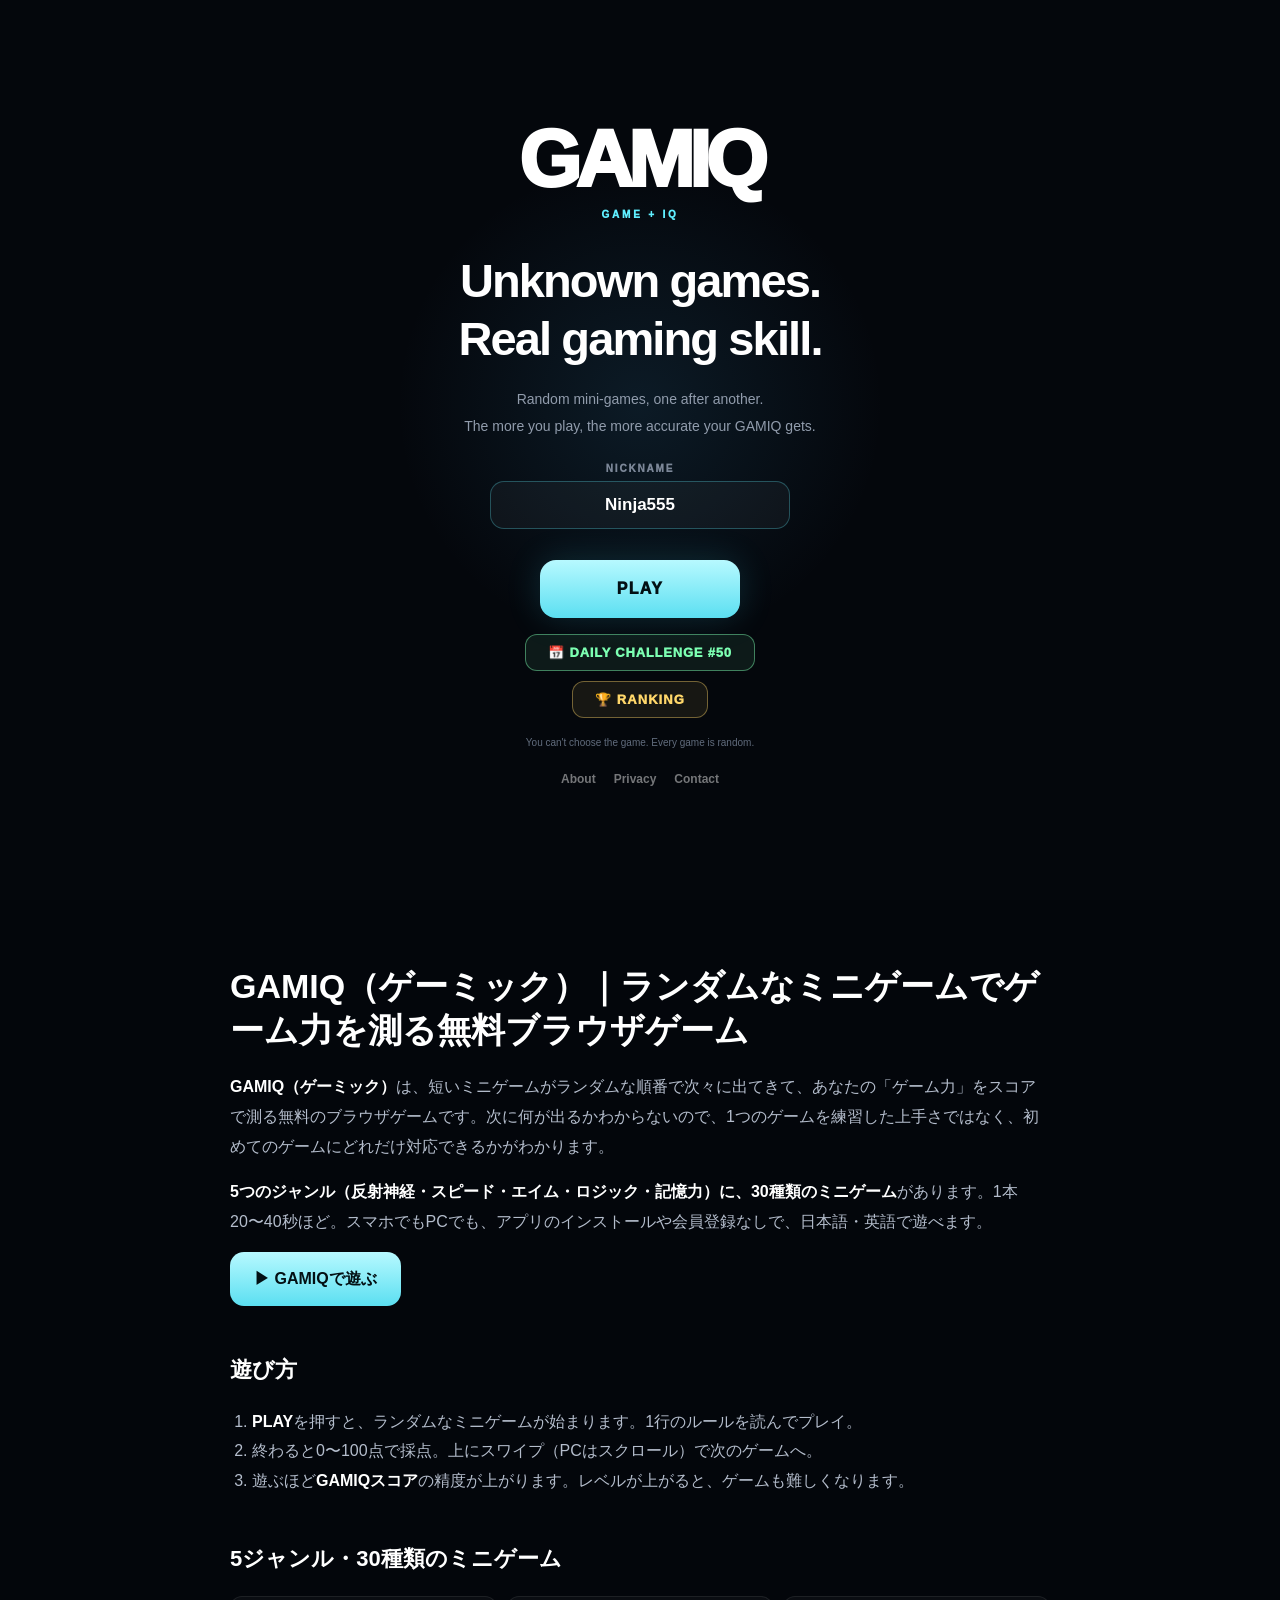
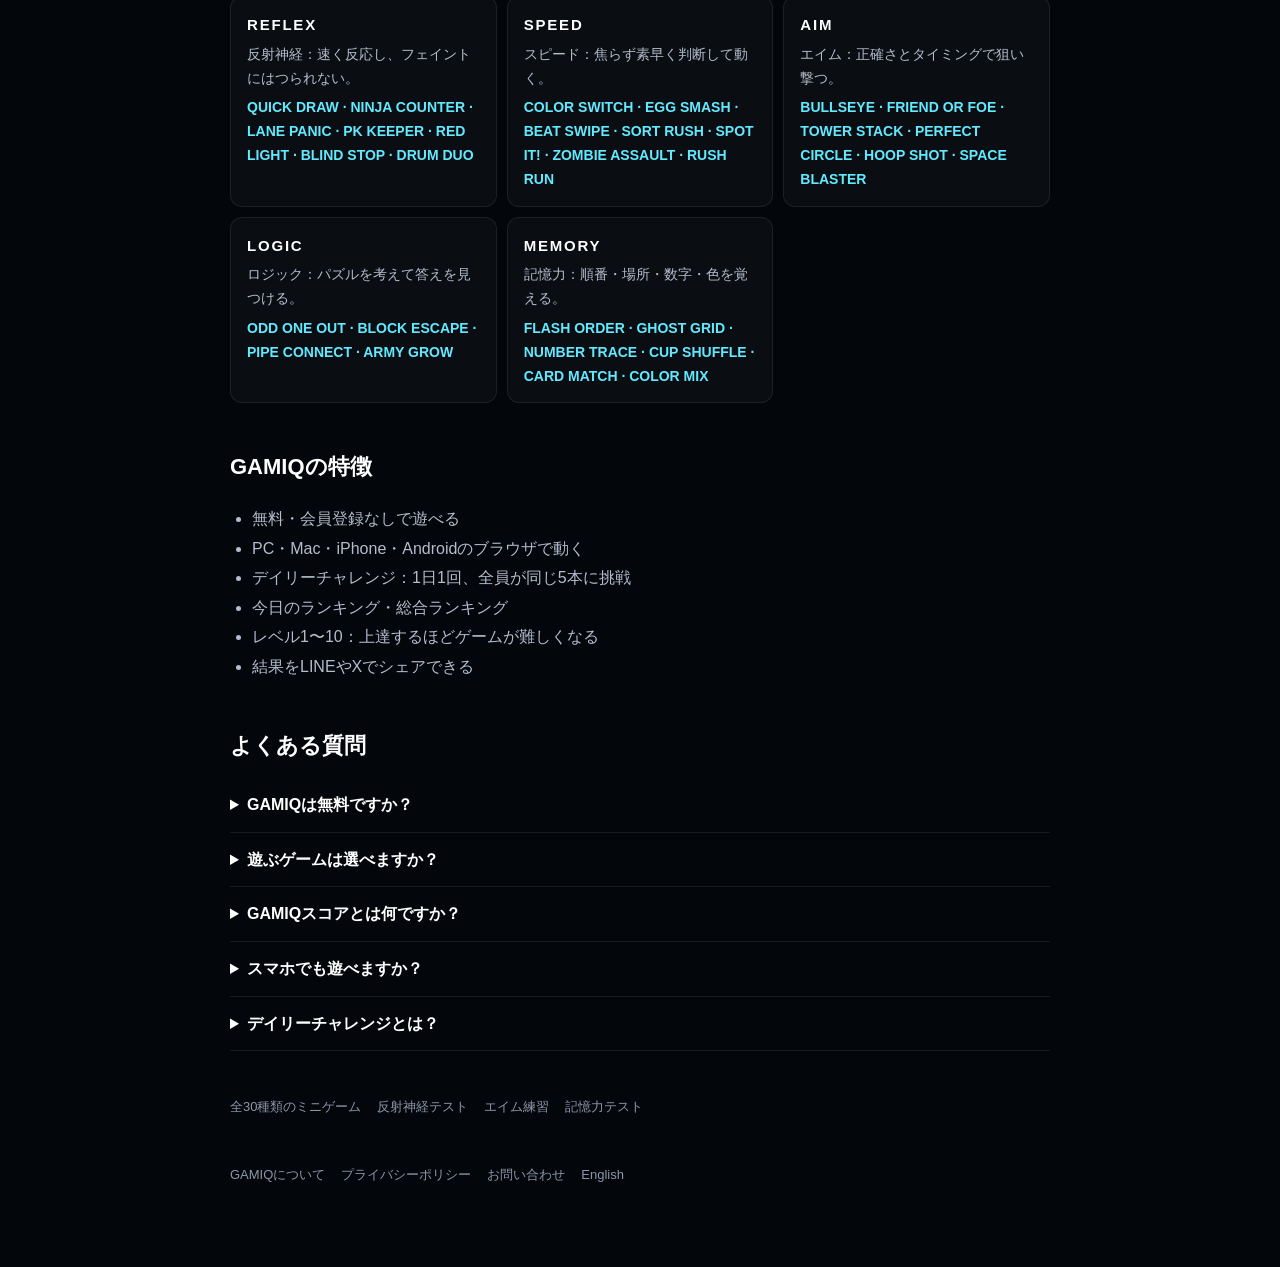
==== index.html @ c55f8087 "Add files via upload" ====
<!DOCTYPE html>
<html lang="ja">
<head>
  <meta charset="UTF-8">

  <meta
    name="viewport"
    content="width=device-width, initial-scale=1, viewport-fit=cover"
  >

  <title>GAMIQ（ゲーミック）｜ランダムなミニゲームでゲーム力を測る無料ブラウザゲーム</title>

  <meta name="description" content="GAMIQ（ゲーミック）は、30種類のミニゲームがランダムに出てくる無料ブラウザゲーム。反射神経・スピード・エイム・ロジック・記憶力から、あなたのゲーム力を測定します。スマホ・PC対応、登録不要。">

  <meta
    name="theme-color"
    content="#05070b"
  >


  <!-- Icons -->
  <link rel="icon" href="/favicon.svg" type="image/svg+xml">
  <link rel="icon" href="/favicon-32.png" sizes="32x32" type="image/png">
  <link rel="apple-touch-icon" href="/apple-touch-icon.png">

  <!-- Link preview (LINE, X, Facebook, Discord...) -->
  <meta property="og:type" content="website">
  <meta property="og:site_name" content="GAMIQ">
  <meta property="og:title" content="GAMIQ（ゲーミック）｜ランダムなミニゲームで、本当のゲーム力を測れ。">
  <meta property="og:description" content="ランダムに出てくるミニゲームで、あなたの本当のゲーム力を測定。Random mini-games that measure your real gaming skill.">
  <link rel="canonical" href="https://playgamiq.com/ja/">
  <link rel="alternate" hreflang="en" href="https://playgamiq.com/">
  <link rel="alternate" hreflang="ja" href="https://playgamiq.com/ja/">
  <link rel="alternate" hreflang="x-default" href="https://playgamiq.com/">
  <meta name="google-adsense-account" content="ca-pub-6898056372113472">
  <meta property="og:url" content="https://playgamiq.com/ja/">
  <meta property="og:image" content="https://playgamiq.com/og-image.png">
  <meta property="og:image:width" content="1200">
  <meta property="og:image:height" content="630">
  <meta property="og:image:alt" content="GAMIQ — Random mini-games. Real gaming skill.">
  <meta name="twitter:card" content="summary_large_image">


  <!-- Google Analytics -->
  <script
    async
    src="https://www.googletagmanager.com/gtag/js?id=G-G4N0D0J3YC"
  ></script>

  <script>
    window.dataLayer =
      window.dataLayer || [];

    function gtag(){
      dataLayer.push(arguments);
    }

    gtag(
      "js",
      new Date()
    );

    gtag(
      "config",
      "G-G4N0D0J3YC"
    );
  </script>



  <script type="application/ld+json">{"@context": "https://schema.org", "@type": "WebSite", "name": "GAMIQ", "alternateName": "ゲーミック", "url": "https://playgamiq.com/", "inLanguage": ["en", "ja"]}</script>
  <script type="application/ld+json">{"@context": "https://schema.org", "@type": "VideoGame", "name": "GAMIQ", "alternateName": ["ゲーミック", "GAMIQ (Game IQ)"], "url": "https://playgamiq.com/ja/", "description": "GAMIQ（ゲーミック）は、短いミニゲームがランダムな順番で次々に出てきて、あなたの「ゲーム力」をスコアで測る無料のブラウザゲームです。次に何が出るかわからないので、1つのゲームを練習した上手さではなく、初めてのゲームにどれだけ対応できるかがわかります。", "inLanguage": ["en", "ja"], "gamePlatform": ["Web browser", "PC", "Smartphone"], "applicationCategory": "Game", "operatingSystem": "Any (web browser)", "playMode": "SinglePlayer", "genre": ["Casual", "Mini-games", "Reaction", "Puzzle", "Memory", "Brain game"], "isAccessibleForFree": true, "offers": {"@type": "Offer", "price": "0", "priceCurrency": "USD"}, "image": "https://playgamiq.com/og-image.png"}</script>
  <script type="application/ld+json">{"@context": "https://schema.org", "@type": "FAQPage", "mainEntity": [{"@type": "Question", "name": "GAMIQは無料ですか？", "acceptedAnswer": {"@type": "Answer", "text": "はい。GAMIQはブラウザで遊べる完全無料のゲームです。インストールも会員登録も必要ありません。"}}, {"@type": "Question", "name": "遊ぶゲームは選べますか？", "acceptedAnswer": {"@type": "Answer", "text": "選べません。ゲームはわざとランダムな順番で出てきます。準備していないゲームにどれだけ対応できるかを測るためです。"}}, {"@type": "Question", "name": "GAMIQスコアとは何ですか？", "acceptedAnswer": {"@type": "Answer", "text": "反射神経・スピード・エイム・ロジック・記憶力と、新しいゲームへの適応力（ADAPT）を、ミニゲームの結果からGAMIQ独自の方法で計算したスコアです。ゲーム内の数値であり、医学的・心理学的なIQテストではありません。"}}, {"@type": "Question", "name": "スマホでも遊べますか？", "acceptedAnswer": {"@type": "Answer", "text": "はい。スマホ（スワイプで次のゲームへ）でも、PC（スクロールやキーボードで操作）でも遊べます。"}}, {"@type": "Question", "name": "デイリーチャレンジとは？", "acceptedAnswer": {"@type": "Answer", "text": "1日1回、全員が同じ5本（各ジャンル1本ずつ）に挑戦し、その結果で今日のランキングが決まるモードです。"}}]}</script>

  <!-- GAMIQ V2 CSS -->
  <link
    rel="stylesheet"
    href="/js/styles.css"
  >
</head>

<body id="top">

  <div id="gamiq-app"></div>

  <!-- Readable text for search engines, AI and people (no JavaScript needed).
       Shown below the start screen; hidden while playing. -->
  <main id="gamiq-info" class="gq-info" lang="ja">
    <h1>GAMIQ（ゲーミック）｜ランダムなミニゲームでゲーム力を測る無料ブラウザゲーム</h1>
    <p><strong>GAMIQ（ゲーミック）</strong>は、短いミニゲームがランダムな順番で次々に出てきて、あなたの「ゲーム力」をスコアで測る無料のブラウザゲームです。次に何が出るかわからないので、1つのゲームを練習した上手さではなく、初めてのゲームにどれだけ対応できるかがわかります。</p><p><strong>5つのジャンル（反射神経・スピード・エイム・ロジック・記憶力）に、30種類のミニゲーム</strong>があります。1本20〜40秒ほど。スマホでもPCでも、アプリのインストールや会員登録なしで、日本語・英語で遊べます。</p>
    <p><a class="gq-info-play" href="#top">▶ GAMIQで遊ぶ</a></p>
    <h2>遊び方</h2>
    <ol><li><strong>PLAY</strong>を押すと、ランダムなミニゲームが始まります。1行のルールを読んでプレイ。</li><li>終わると0〜100点で採点。上にスワイプ（PCはスクロール）で次のゲームへ。</li><li>遊ぶほど<strong>GAMIQスコア</strong>の精度が上がります。レベルが上がると、ゲームも難しくなります。</li></ol>
    <h2>5ジャンル・30種類のミニゲーム</h2>
    <ul class="gq-info-genres"><li><h3>REFLEX</h3><p>反射神経：速く反応し、フェイントにはつられない。</p><p class="gq-info-games">QUICK DRAW · NINJA COUNTER · LANE PANIC · PK KEEPER · RED LIGHT · BLIND STOP · DRUM DUO</p></li><li><h3>SPEED</h3><p>スピード：焦らず素早く判断して動く。</p><p class="gq-info-games">COLOR SWITCH · EGG SMASH · BEAT SWIPE · SORT RUSH · SPOT IT! · ZOMBIE ASSAULT · RUSH RUN</p></li><li><h3>AIM</h3><p>エイム：正確さとタイミングで狙い撃つ。</p><p class="gq-info-games">BULLSEYE · FRIEND OR FOE · TOWER STACK · PERFECT CIRCLE · HOOP SHOT · SPACE BLASTER</p></li><li><h3>LOGIC</h3><p>ロジック：パズルを考えて答えを見つける。</p><p class="gq-info-games">ODD ONE OUT · BLOCK ESCAPE · PIPE CONNECT · ARMY GROW</p></li><li><h3>MEMORY</h3><p>記憶力：順番・場所・数字・色を覚える。</p><p class="gq-info-games">FLASH ORDER · GHOST GRID · NUMBER TRACE · CUP SHUFFLE · CARD MATCH · COLOR MIX</p></li></ul>
    <h2>GAMIQの特徴</h2>
    <ul><li>無料・会員登録なしで遊べる</li><li>PC・Mac・iPhone・Androidのブラウザで動く</li><li>デイリーチャレンジ：1日1回、全員が同じ5本に挑戦</li><li>今日のランキング・総合ランキング</li><li>レベル1〜10：上達するほどゲームが難しくなる</li><li>結果をLINEやXでシェアできる</li></ul>
    <h2>よくある質問</h2>
    <div class="gq-info-faq"><details><summary>GAMIQは無料ですか？</summary><p>はい。GAMIQはブラウザで遊べる完全無料のゲームです。インストールも会員登録も必要ありません。</p></details><details><summary>遊ぶゲームは選べますか？</summary><p>選べません。ゲームはわざとランダムな順番で出てきます。準備していないゲームにどれだけ対応できるかを測るためです。</p></details><details><summary>GAMIQスコアとは何ですか？</summary><p>反射神経・スピード・エイム・ロジック・記憶力と、新しいゲームへの適応力（ADAPT）を、ミニゲームの結果からGAMIQ独自の方法で計算したスコアです。ゲーム内の数値であり、医学的・心理学的なIQテストではありません。</p></details><details><summary>スマホでも遊べますか？</summary><p>はい。スマホ（スワイプで次のゲームへ）でも、PC（スクロールやキーボードで操作）でも遊べます。</p></details><details><summary>デイリーチャレンジとは？</summary><p>1日1回、全員が同じ5本（各ジャンル1本ずつ）に挑戦し、その結果で今日のランキングが決まるモードです。</p></details></div>
    <nav class="gq-info-links gq-info-pages">
      <a href="/ja/games">全30種類のミニゲーム</a>
      <a href="/ja/reaction-time-test">反射神経テスト</a>
      <a href="/ja/aim-trainer">エイム練習</a>
      <a href="/ja/memory-test">記憶力テスト</a>
    </nav>
    <nav class="gq-info-links">
      <a href="/about?lang=ja">GAMIQについて</a>
      <a href="/privacy?lang=ja">プライバシーポリシー</a>
      <a href="/contact?lang=ja">お問い合わせ</a>
      <a href="/" hreflang="en">English</a>
    </nav>
  </main>



  <nav
    aria-label="Site information"
    hidden
  >
    <a href="/about">
      About
    </a>

    <a href="/privacy">
      Privacy
    </a>

    <a href="/contact">
      Contact
    </a>
  </nav>


  <!-- GAMIQ V2 -->
  <script
    type="module"
    src="/js/app.js"
  ></script>

</body>
</html>
---- js/styles.css ----
/* =========================================================
GAMIQ V2
FULL STYLESHEET
========================================================= */


/* =========================================================
RESET / BASE
========================================================= */

*{
  box-sizing:border-box;
}

html,
body{
  margin:0;
  min-height:100%;
  background:#03060b;
  color:#ffffff;
  font-family:
    Inter,
    -apple-system,
    BlinkMacSystemFont,
    "Segoe UI",
    sans-serif;
}

body{
  overflow:hidden;
}

button{
  font:inherit;
}

button,
[role="button"]{
  -webkit-tap-highlight-color:transparent;
}

#郢夊ｺｫamiq-app{
  min-height:100vh;
}

#gamiq-app{
  min-height:100vh;
}


/* =========================================================
APP
========================================================= */

.gamiq-v2{
  position:relative;

  width:100%;
  height:100vh;

  overflow:hidden;

  background:
    radial-gradient(
      circle at 50% 30%,
      rgba(39,86,126,.10),
      transparent 35%
    ),
    #03060b;
}


/* =========================================================
TOP HEADER
========================================================= */

.gamiq-live-header{
  position:relative;

  z-index:100;

  height:72px;

  display:flex;
  align-items:center;
  justify-content:space-between;

  padding:
    0 20px;

  border-bottom:
    1px solid
    rgba(255,255,255,.055);

  background:
    rgba(3,6,11,.92);

  backdrop-filter:
    blur(14px);
}


.gamiq-live-brand{
  display:flex;
  flex-direction:column;

  line-height:1;
}


.gamiq-live-brand strong{
  font-size:25px;
  font-weight:1000;

  letter-spacing:-.04em;
}


.gamiq-live-brand span{
  margin-top:4px;

  color:#737d8d;

  font-size:7px;
  font-weight:900;

  letter-spacing:.27em;
}


.gamiq-live-data{
  display:flex;
  align-items:center;

  gap:27px;
}


.gamiq-live-item{
  display:flex;
  flex-direction:column;

  align-items:center;

  min-width:54px;
}


.gamiq-live-item span{
  margin-bottom:3px;

  color:#626c7c;

  font-size:7px;
  font-weight:1000;

  letter-spacing:.18em;
}


.gamiq-live-item strong{
  color:#ffffff;

  font-size:19px;
  font-weight:1000;

  line-height:1;
}


.gamiq-results-button{
  min-height:40px;

  padding:
    0 17px;

  border:
    1px solid
    rgba(255,255,255,.13);

  border-radius:12px;

  background:
    rgba(255,255,255,.045);

  color:#ffffff;

  font-size:11px;
  font-weight:900;

  cursor:pointer;

  transition:
    background .15s ease,
    transform .15s ease;
}


.gamiq-results-button:hover{
  background:
    rgba(255,255,255,.08);
}


.gamiq-results-button:active{
  transform:scale(.97);
}


/* =========================================================
FEED
========================================================= */

.gamiq-feed{
  position:relative;

  width:100%;
  height:
    calc(100vh - 72px);

  overflow:hidden;

  touch-action:pan-y;
}


.gamiq-feed-card{
  position:absolute;

  inset:0;

  display:flex;
  align-items:center;
  justify-content:center;

  padding:
    2px 20px 18px;

  transition:
    transform .35s cubic-bezier(.2,.8,.2,1),
    opacity .35s ease;
}


.gamiq-feed-card.current{
  z-index:3;

  transform:
    translateY(0);

  opacity:1;
}


.gamiq-feed-card.next{
  z-index:2;

  transform:
    translateY(100%);

  opacity:.15;
}


.gamiq-feed-card.preview{
  pointer-events:none;
}


/* =========================================================
GAME CARD
========================================================= */

.gamiq-game-shell{
  position:relative;

  width:min(
    760px,
    100%
  );

  height:min(
    680px,
    calc(100vh - 108px)
  );

  min-height:500px;

  display:flex;
  flex-direction:column;

  overflow:hidden;

  border:
    1px solid
    rgba(255,255,255,.11);

  border-radius:24px;

  background:
    linear-gradient(
      180deg,
      #111823,
      #090d14
    );

  box-shadow:
    0 25px 80px
    rgba(0,0,0,.35);
}


/* =========================================================
GAME TITLE
========================================================= */

.gamiq-game-top{
  position:relative;

  z-index:10;

  min-height:78px;

  display:flex;
  align-items:flex-start;
  justify-content:space-between;

  padding:
    20px 18px 12px;
}


.gamiq-game-top > div:first-child{
  min-width:0;
}


.gamiq-game-skill{
  display:block;

  margin-bottom:4px;

  color:#5fefff;

  font-size:9px;
  font-weight:1000;

  letter-spacing:.17em;
}


.gamiq-game-top h2{
  margin:0;

  color:#ffffff;

  font-size:
    clamp(
      24px,
      3vw,
      31px
    );

  font-weight:1000;

  letter-spacing:-.045em;

  line-height:1;
}


.gamiq-game-type{
  padding:
    6px 10px;

  border:
    1px solid
    rgba(255,255,255,.09);

  border-radius:999px;

  color:#778294;

  font-size:8px;
  font-weight:1000;

  letter-spacing:.15em;

  text-transform:uppercase;
}


/* =========================================================
GAME HOST
========================================================= */

.gamiq-game-host{
  position:relative;

  flex:1 1 0;

  width:100%;

  min-width:0;
  min-height:0;

  display:flex;
  align-items:stretch;
  justify-content:stretch;

  padding:
    0 74px 18px;

  overflow:hidden;
}


.gamiq-game-host > *{
  width:100%;
  height:100%;

  min-width:0;
  min-height:0;
}


/* =========================================================
RULE OVERLAY
========================================================= */

.gamiq-rule-overlay{
  position:absolute;

  z-index:80;

  inset:78px 0 0;

  display:flex;
  flex-direction:column;

  align-items:center;
  justify-content:center;

  padding:28px;

  background:
    rgba(4,8,14,.94);

  backdrop-filter:
    blur(8px);

  text-align:center;

  opacity:1;

  transition:
    opacity .22s ease,
    visibility .22s ease;
}


.gamiq-rule-overlay.hide{
  opacity:0;
  visibility:hidden;

  pointer-events:none;
}


.gamiq-rule-overlay span{
  margin-bottom:13px;

  color:#55eaff;

  font-size:10px;
  font-weight:1000;

  letter-spacing:.24em;
}


.gamiq-rule-overlay strong{
  max-width:520px;

  color:#ffffff;

  font-size:
    clamp(
      20px,
      3vw,
      32px
    );

  font-weight:1000;

  line-height:1.35;
}


/* =========================================================
COMPLETE
========================================================= */

.gamiq-card-complete{
  position:absolute;

  z-index:90;

  inset:0;

  display:flex;
  flex-direction:column;

  align-items:center;
  justify-content:center;

  background:
    rgba(3,6,11,.94);

  backdrop-filter:
    blur(10px);

  opacity:0;
  visibility:hidden;

  pointer-events:none;

  transition:
    opacity .25s ease,
    visibility .25s ease;
}


.gamiq-card-complete.show{
  opacity:1;
  visibility:visible;
}


.gamiq-complete-label{
  margin-bottom:16px;

  color:#ff5573;

  font-size:10px;
  font-weight:1000;

  letter-spacing:.28em;
}


.gamiq-complete-score{
  color:#ffffff;

  font-size:
    clamp(
      70px,
      10vw,
      118px
    );

  font-weight:1000;

  line-height:.9;

  text-shadow:
    0 0 35px
    rgba(255,255,255,.11);
}


.gamiq-complete-skill{
  margin-top:18px;

  color:#808b9c;

  font-size:12px;
  font-weight:1000;

  letter-spacing:.2em;
}


.gamiq-swipe-next{
  position:absolute;

  bottom:34px;

  color:
    rgba(255,255,255,.68);

  font-size:10px;
  font-weight:1000;

  letter-spacing:.16em;
}


.gamiq-card-complete.error
.gamiq-complete-score{
  color:#ff526e;
}


/* =========================================================
ERROR
========================================================= */

.gamiq-game-error{
  width:100%;
  height:100%;

  display:flex;
  flex-direction:column;

  align-items:center;
  justify-content:center;

  gap:8px;

  color:#ffffff;
}


.gamiq-game-error strong{
  color:#ff526e;

  font-size:16px;
}


.gamiq-game-error span{
  color:#7d8798;

  font-size:11px;
}


/* =========================================================
START SCREEN
========================================================= */

.gamiq-start-screen{
  position:absolute;

  z-index:200;

  inset:0;

  display:flex;
  align-items:center;
  justify-content:center;

  background:
    radial-gradient(
      circle at 50% 45%,
      rgba(54,130,175,.16),
      transparent 30%
    ),
    #04070c;

  transition:
    opacity .3s ease,
    visibility .3s ease;
}


.gamiq-start-screen.hidden{
  opacity:0;
  visibility:hidden;

  pointer-events:none;
}


.gamiq-start-inner{
  width:min(
    560px,
    calc(100% - 40px)
  );

  text-align:center;
}


.gamiq-start-logo{
  color:#ffffff;

  font-size:
    clamp(
      50px,
      8vw,
      80px
    );

  font-weight:1000;

  letter-spacing:-.07em;
}


.gamiq-start-sub{
  margin-top:3px;

  color:#5fefff;

  font-size:10px;
  font-weight:1000;

  letter-spacing:.28em;
}


.gamiq-start-inner h1{
  margin:
    32px 0 17px;

  color:#ffffff;

  font-size:
    clamp(
      29px,
      5vw,
      47px
    );

  line-height:1.25;

  letter-spacing:-.04em;
}


.gamiq-start-inner p{
  margin:0;

  color:#919cac;

  font-size:14px;

  line-height:1.9;
}


.gamiq-start-button{
  display:block;

  min-width:200px;
  min-height:58px;

  margin:
    28px auto 16px;

  border:0;

  border-radius:16px;

  background:
    linear-gradient(
      180deg,
      #b7f9ff,
      #5bdff1
    );

  color:#031014;

  font-size:16px;
  font-weight:1000;

  letter-spacing:.08em;

  cursor:pointer;

  box-shadow:
    0 0 35px
    rgba(65,220,245,.16);
}


.gamiq-start-button:active{
  transform:scale(.97);
}


.gamiq-start-inner small{
  color:#616c7d;

  font-size:10px;
}


/* =========================================================
GENERIC GAME UI
========================================================= */

.three-stage,
.reflex-stage,
.memory-wrap,
.puzzle-wrap{
  width:100%;
  height:100%;

  min-height:0;
}


.three-stage{
  position:relative;

  overflow:hidden;

  border-radius:20px;

  background:#050910;
}


.three-hud{
  position:absolute;

  z-index:10;

  left:12px;
  top:12px;

  padding:
    7px 11px;

  border:
    1px solid
    rgba(255,255,255,.09);

  border-radius:10px;

  background:
    rgba(0,0,0,.46);

  color:#ffffff;
}


.three-hud span{
  display:block;

  color:#778294;

  font-size:7px;
  font-weight:1000;

  letter-spacing:.15em;
}


.three-hud strong{
  font-size:17px;
}


/* =========================================================
MEMORY
========================================================= */

.memory-wrap{
  display:flex;
  flex-direction:column;

  gap:10px;
}


.memory-head,
.memory-status{
  min-height:40px;

  display:flex;
  align-items:center;
  justify-content:space-between;

  padding:
    0 14px;

  border:
    1px solid
    rgba(255,255,255,.08);

  border-radius:12px;

  background:
    rgba(255,255,255,.025);

  color:#ffffff;
}


.memory-head span,
.memory-status span{
  color:#788496;

  font-size:8px;
  font-weight:1000;

  letter-spacing:.16em;
}


.memory-head strong,
.memory-status strong{
  font-size:18px;
  font-weight:1000;
}


.memory-grid{
  flex:1;

  width:100%;
  height:100%;

  min-height:0;

  display:grid;

  grid-template-columns:
    repeat(
      4,
      minmax(
        0,
        1fr
      )
    );

  grid-template-rows:
    repeat(
      4,
      minmax(
        0,
        1fr
      )
    );

  gap:10px;

  padding:12px;

  border:
    1px solid
    rgba(255,255,255,.08);

  border-radius:20px;

  background:
    rgba(2,7,11,.7);

  aspect-ratio:auto;
}


.memory-cell,
.memory-number,
.memory-tile{
  min-width:0;
  min-height:0;

  display:flex;
  align-items:center;
  justify-content:center;

  border:
    1px solid
    rgba(255,255,255,.09);

  border-radius:16px;

  background:
    linear-gradient(
      180deg,
      #182130,
      #0c1119
    );

  color:#ffffff;

  font-size:
    clamp(
      22px,
      4vw,
      38px
    );

  font-weight:1000;

  cursor:pointer;

  transition:
    transform .12s ease,
    background .15s ease,
    box-shadow .15s ease;
}


.memory-cell.active,
.memory-number.active,
.memory-tile.active{
  background:
    linear-gradient(
      180deg,
      #8affb0,
      #44df7e
    );

  color:#03120a;

  box-shadow:
    0 0 25px
    rgba(80,255,140,.24);
}


.memory-cell.correct,
.memory-number.correct,
.memory-tile.correct{
  background:#2bdc78;

  color:#03120a;

  transform:scale(.96);
}


.memory-cell.wrong,
.memory-number.wrong,
.memory-tile.wrong{
  background:#ff496a;

  animation:
    gamiq-shake
    .18s ease;
}


/* =========================================================
PUZZLE
========================================================= */

.puzzle-wrap{
  display:flex;
  flex-direction:column;

  align-items:center;
  justify-content:center;

  gap:10px;
}


.puzzle-hud{
  width:100%;

  display:flex;
  align-items:center;
  justify-content:space-between;

  padding:
    9px 13px;

  border:
    1px solid
    rgba(255,255,255,.08);

  border-radius:12px;

  background:
    rgba(255,255,255,.025);

  color:#ffffff;
}


.block-board,
.pipe-grid,
.laser-puzzle{
  position:relative;

  width:min(
    100%,
    520px
  );

  max-width:520px;

  aspect-ratio:1/1;

  margin:
    0 auto;

  overflow:hidden;

  border:
    1px solid
    rgba(255,255,255,.08);

  border-radius:20px;

  background:
    linear-gradient(
      180deg,
      #101722,
      #060a10
    );
}


.block-tile{
  position:absolute;

  border:
    1px solid
    rgba(255,255,255,.12);

  border-radius:10px;

  background:
    linear-gradient(
      180deg,
      #526073,
      #2c3541
    );

  cursor:grab;

  box-shadow:
    inset 0 1px
    rgba(255,255,255,.08);
}


.block-tile.target{
  background:
    linear-gradient(
      180deg,
      #ff6b78,
      #e73758
    );

  box-shadow:
    0 0 18px
    rgba(255,55,90,.25);
}


.pipe-cell{
  display:flex;
  align-items:center;
  justify-content:center;

  border:
    1px solid
    rgba(255,255,255,.07);

  background:#101722;

  color:#55eaff;

  cursor:pointer;
}


.laser-puzzle{
  display:flex;
  align-items:center;
  justify-content:center;
}


/* =========================================================
REFLEX - SHARED
========================================================= */

.reflex-game{
  width:100%;
  height:100%;

  display:flex;
  flex-direction:column;

  gap:10px;
}


.reflex-game-hud{
  display:flex;
  align-items:center;
  justify-content:space-between;

  padding:
    9px 13px;

  border:
    1px solid
    rgba(255,255,255,.08);

  border-radius:12px;

  background:
    rgba(255,255,255,.025);
}


.reflex-game-hud span{
  color:#7b8798;

  font-size:8px;
  font-weight:1000;

  letter-spacing:.14em;
}


.reflex-game-hud strong{
  font-size:19px;
}


.reflex-screen-hit{
  animation:
    reflex-hit-flash
    .18s ease;
}


.reflex-screen-fail{
  animation:
    gamiq-shake
    .2s ease;
}


@keyframes reflex-hit-flash{

  0%{
    filter:brightness(1);
  }

  40%{
    filter:brightness(1.75);
  }

  100%{
    filter:brightness(1);
  }

}


/* =========================================================
NINJA COUNTER
========================================================= */

.ninja-arena{
  position:relative;

  flex:1;

  min-height:0;

  overflow:hidden;

  display:flex;
  align-items:center;
  justify-content:center;

  border:
    1px solid
    rgba(255,255,255,.08);

  border-radius:20px;

  background:
    radial-gradient(
      circle at 50% 55%,
      rgba(55,255,130,.12),
      transparent 26%
    ),
    linear-gradient(
      180deg,
      #07120d,
      #030704
    );
}


.ninja-player{
  position:relative;

  z-index:5;

  font-size:
    clamp(
      86px,
      17vw,
      150px
    );

  transition:
    transform .12s ease;

  filter:
    drop-shadow(
      0 15px 24px
      rgba(0,0,0,.45)
    );
}


.ninja-player.slash-left{
  transform:
    translateX(-35px)
    rotate(-12deg)
    scale(1.08);
}


.ninja-player.slash-right{
  transform:
    translateX(35px)
    rotate(12deg)
    scale(1.08);
}


.ninja-player.slash-up{
  transform:
    translateY(-28px)
    scale(1.08);
}


.ninja-danger{
  position:absolute;

  z-index:4;

  width:72px;
  height:72px;

  display:flex;
  align-items:center;
  justify-content:center;

  border-radius:50%;

  background:
    rgba(255,70,95,.16);

  color:#ff5873;

  font-size:40px;
  font-weight:1000;

  opacity:0;

  transform:scale(.4);

  box-shadow:
    0 0 30px
    rgba(255,70,95,.3);

  transition:
    opacity .08s ease,
    transform .08s ease;
}


.ninja-danger.show{
  opacity:1;
}


.ninja-danger-top{
  top:10%;
  left:50%;

  transform:
    translateX(-50%)
    scale(.4);
}


.ninja-danger-top.show{
  transform:
    translateX(-50%)
    scale(1);
}


.ninja-danger-left{
  left:8%;
  top:50%;

  transform:
    translateY(-50%)
    scale(.4);
}


.ninja-danger-left.show{
  transform:
    translateY(-50%)
    scale(1);
}


.ninja-danger-right{
  right:8%;
  top:50%;

  transform:
    translateY(-50%)
    scale(.4);
}


.ninja-danger-right.show{
  transform:
    translateY(-50%)
    scale(1);
}


.ninja-controls{
  display:grid;

  grid-template-columns:
    repeat(
      3,
      1fr
    );

  gap:8px;
}


.ninja-controls button{
  min-height:58px;

  border:
    1px solid
    rgba(255,255,255,.1);

  border-radius:14px;

  background:
    linear-gradient(
      180deg,
      #17221d,
      #08100b
    );

  color:#8effaf;

  font-size:27px;
  font-weight:1000;

  cursor:pointer;
}


.reflex-impact{
  position:absolute;

  z-index:20;

  left:50%;
  top:22%;

  transform:
    translate(-50%,-50%)
    scale(.6);

  font-size:
    clamp(
      27px,
      5vw,
      44px
    );

  font-weight:1000;

  opacity:0;

  pointer-events:none;
}


.reflex-impact.show{
  animation:
    reflex-impact-pop
    .3s ease;
}


.reflex-impact.success{
  color:#71ffa0;
}


.reflex-impact.fail{
  color:#ff5873;
}


@keyframes reflex-impact-pop{

  0%{
    opacity:0;

    transform:
      translate(-50%,-50%)
      scale(.5);
  }

  45%{
    opacity:1;

    transform:
      translate(-50%,-50%)
      scale(1.2);
  }

  100%{
    opacity:0;

    transform:
      translate(-50%,-70%)
      scale(.95);
  }

}


/* =========================================================
QUICK DRAW
========================================================= */

.duel-game{
  width:100%;
  height:100%;
}


.duel-arena{
  position:relative;

  flex:1;

  min-height:0;

  overflow:hidden;

  display:flex;
  align-items:center;
  justify-content:center;

  border-radius:20px;

  background:
    linear-gradient(
      180deg,
      #f48b46 0%,
      #70371f 42%,
      #18100c 43%,
      #070605 100%
    );
}


.duel-sun{
  position:absolute;

  top:11%;

  width:115px;
  height:115px;

  border-radius:50%;

  background:
    rgba(255,225,145,.8);
}


.duel-opponent{
  position:relative;

  z-index:4;

  margin-top:50px;

  font-size:
    clamp(
      95px,
      18vw,
      165px
    );

  transition:
    transform .13s ease;
}


.duel-opponent.duel-fake{
  transform:
    rotate(-4deg)
    translateY(-5px);
}


.duel-opponent.duel-hit{
  transform:
    rotate(22deg)
    translateX(35px);
}


.duel-message{
  position:absolute;

  z-index:10;

  bottom:11%;

  padding:
    9px 17px;

  border-radius:999px;

  background:
    rgba(0,0,0,.55);

  color:#ffffff;

  font-size:13px;
  font-weight:1000;

  letter-spacing:.15em;
}


.duel-draw
.duel-message{
  color:#ffdd79;

  box-shadow:
    0 0 25px
    rgba(255,220,120,.25);
}


.duel-shoot{
  min-height:58px;

  border:0;

  border-radius:14px;

  background:
    linear-gradient(
      180deg,
      #ffe18a,
      #ff9d43
    );

  color:#241204;

  font-size:16px;
  font-weight:1000;

  letter-spacing:.15em;

  cursor:pointer;
}


/* =========================================================
LANE PANIC
========================================================= */

.lane-panic-game{
  width:100%;
  height:100%;
}


.lane-panic-arena{
  flex:1;

  min-height:0;

  overflow:hidden;

  border-radius:20px;

  background:#080b10;
}


.lane-panic-road{
  position:relative;

  width:100%;
  height:100%;

  min-height:280px;

  background:
    linear-gradient(
      90deg,
      transparent 32.5%,
      rgba(255,255,255,.11) 33%,
      transparent 33.5%,
      transparent 66%,
      rgba(255,255,255,.11) 66.5%,
      transparent 67%
    ),
    linear-gradient(
      180deg,
      #101722,
      #05070a
    );
}


.lane-warning{
  position:absolute;

  top:8%;

  transform:
    translateX(-50%);

  font-size:54px;

  opacity:0;
}


.lane-warning.show{
  animation:
    lane-warning-drop
    .7s linear;
}


@keyframes lane-warning-drop{

  0%{
    top:5%;
    opacity:0;
  }

  15%{
    opacity:1;
  }

  100%{
    top:75%;
    opacity:1;
  }

}


.lane-player{
  position:absolute;

  left:50%;
  bottom:8%;

  transform:
    translateX(-50%);

  color:#5feaff;

  font-size:50px;

  transition:
    left .13s ease,
    transform .12s ease;
}


.lane-panic-controls{
  display:grid;

  grid-template-columns:
    1fr 1fr;

  gap:8px;
}


.lane-panic-controls button{
  min-height:58px;

  border:
    1px solid
    rgba(255,255,255,.1);

  border-radius:14px;

  background:#121a25;

  color:#ffffff;

  font-size:27px;

  cursor:pointer;
}


/* =========================================================
FRIEND OR FOE
========================================================= */

.friend-foe-game{
  width:100%;
  height:100%;
}


.friend-foe-arena{
  flex:1;

  min-height:0;

  display:grid;

  grid-template-columns:
    repeat(
      3,
      1fr
    );

  align-items:center;

  gap:10px;

  padding:20px;

  border-radius:20px;

  background:
    radial-gradient(
      circle at 50% 50%,
      rgba(80,220,255,.08),
      transparent 30%
    ),
    #050913;
}


.foe-target{
  min-width:0;

  aspect-ratio:1/1;

  border:
    1px solid
    rgba(255,255,255,.08);

  border-radius:17px;

  background:
    rgba(255,255,255,.035);

  font-size:
    clamp(
      48px,
      8vw,
      84px
    );

  cursor:pointer;
}


.foe-target.foe-hit{
  background:
    rgba(60,235,130,.22);

  transform:scale(1.08);
}


.foe-target.foe-wrong{
  background:
    rgba(255,70,100,.22);

  animation:
    gamiq-shake
    .18s ease;
}


.foe-status{
  min-height:32px;

  display:flex;
  align-items:center;
  justify-content:center;

  color:#828d9d;

  font-size:10px;
  font-weight:1000;

  letter-spacing:.14em;
}


/* =========================================================
THREE.JS GENERIC
========================================================= */

.three-stage canvas,
.zombie-3d-world canvas,
.space-blaster-world canvas,
.race-3d-world canvas,
.factory-3d-world canvas{
  display:block;

  width:100% !important;
  height:100% !important;
}


/* =========================================================
ZOMBIE SLASH
========================================================= */

.zombie-slash-wrap{
  width:100%;
  height:100%;

  display:flex;
  flex-direction:column;

  gap:9px;
}


.zombie-slash-hud{
  display:grid;

  grid-template-columns:
    repeat(
      3,
      1fr
    );

  gap:7px;
}


.zombie-hud-item{
  padding:
    8px 10px;

  border:
    1px solid
    rgba(255,255,255,.08);

  border-radius:11px;

  background:
    rgba(5,12,8,.76);

  text-align:center;
}


.zombie-hud-item span{
  display:block;

  margin-bottom:2px;

  color:
    rgba(255,255,255,.46);

  font-size:7px;
  font-weight:1000;

  letter-spacing:.15em;
}


.zombie-hud-item strong{
  color:#ffffff;

  font-size:16px;
  font-weight:1000;
}


.zombie-combo-item strong{
  color:#74ffa0;
}


.zombie-life-item strong{
  color:#ff5270;
}


.zombie-slash-stage{
  position:relative;

  flex:1;

  min-height:0;

  overflow:hidden;

  border-radius:19px;

  background:#030706;

  touch-action:none;
}


.zombie-3d-world{
  position:absolute;

  inset:0;

  width:100%;
  height:100%;
}


.zombie-slash-canvas{
  position:absolute;

  z-index:20;

  inset:0;

  width:100%;
  height:100%;

  cursor:crosshair;

  touch-action:none;
}


.zombie-slash-hint{
  position:absolute;

  z-index:12;

  left:50%;
  bottom:13px;

  transform:
    translateX(-50%);

  padding:
    6px 11px;

  border:
    1px solid
    rgba(255,255,255,.1);

  border-radius:999px;

  background:
    rgba(0,0,0,.42);

  color:
    rgba(255,255,255,.62);

  font-size:8px;
  font-weight:1000;

  letter-spacing:.15em;

  pointer-events:none;

  animation:
    zombie-hint-fade
    2.4s ease forwards;
}


@keyframes zombie-hint-fade{

  0%{
    opacity:0;
  }

  15%,
  65%{
    opacity:1;
  }

  100%{
    opacity:0;
  }

}


.zombie-slash-message{
  position:absolute;

  z-index:30;

  left:50%;
  top:32%;

  transform:
    translate(-50%,-50%)
    scale(.55);

  color:#ffffff;

  font-size:
    clamp(
      29px,
      6vw,
      52px
    );

  font-weight:1000;

  font-style:italic;

  opacity:0;

  pointer-events:none;

  text-shadow:
    0 0 18px
    rgba(100,255,150,.8);
}


.zombie-slash-message.show{
  animation:
    zombie-message-pop
    .4s ease;
}


@keyframes zombie-message-pop{

  0%{
    opacity:0;

    transform:
      translate(-50%,-50%)
      scale(.5);
  }

  35%{
    opacity:1;

    transform:
      translate(-50%,-50%)
      scale(1.2);
  }

  100%{
    opacity:0;

    transform:
      translate(-50%,-75%)
      scale(.95);
  }

}


.zombie-slash-combo-pop{
  position:absolute;

  z-index:31;

  right:8%;
  top:16%;

  color:#77ffa0;

  font-size:
    clamp(
      25px,
      5vw,
      43px
    );

  font-weight:1000;

  opacity:0;

  pointer-events:none;
}


.zombie-slash-combo-pop.show{
  animation:
    gamiq-combo-pop
    .36s ease;
}


.zombie-stage-hit{
  animation:
    zombie-hit-screen
    .14s ease;
}


@keyframes zombie-hit-screen{

  0%{
    filter:brightness(1);
  }

  45%{
    filter:
      brightness(1.55)
      saturate(1.4);
  }

  100%{
    filter:brightness(1);
  }

}


.zombie-stage-damage{
  animation:
    gamiq-shake
    .26s ease;

  box-shadow:
    inset 0 0 70px
    rgba(255,40,70,.35);
}


/* =========================================================
SPACE BLASTER
========================================================= */

.space-blaster-wrap{
  width:100%;
  height:100%;

  display:flex;
  flex-direction:column;

  gap:9px;
}


.space-blaster-hud{
  display:grid;

  grid-template-columns:
    repeat(
      3,
      1fr
    );

  gap:7px;
}


.space-hud-item{
  padding:
    8px 9px;

  border:
    1px solid
    rgba(255,255,255,.08);

  border-radius:11px;

  background:
    rgba(4,8,18,.82);

  text-align:center;
}


.space-hud-item span{
  display:block;

  margin-bottom:2px;

  color:
    rgba(255,255,255,.46);

  font-size:7px;
  font-weight:1000;

  letter-spacing:.14em;
}


.space-hud-item strong{
  color:#ffffff;

  font-size:15px;
  font-weight:1000;
}


.space-hud-item:nth-child(2)
strong{
  color:#61efff;
}


.space-blaster-stage{
  position:relative;

  flex:1;

  min-height:0;

  overflow:hidden;

  border-radius:19px;

  background:#01040b;

  cursor:none;

  touch-action:none;
}


.space-blaster-world{
  position:absolute;

  inset:0;

  width:100%;
  height:100%;
}


.space-crosshair{
  position:absolute;

  z-index:30;

  width:42px;
  height:42px;

  transform:
    translate(-50%,-50%);

  border:
    2px solid
    rgba(98,239,255,.95);

  border-radius:50%;

  pointer-events:none;

  box-shadow:
    0 0 18px
    rgba(90,235,255,.7),

    inset 0 0 10px
    rgba(90,235,255,.25);
}


.space-crosshair::before,
.space-crosshair::after{
  content:"";

  position:absolute;

  left:50%;
  top:50%;

  background:#ffffff;

  transform:
    translate(-50%,-50%);
}


.space-crosshair::before{
  width:56px;
  height:2px;
}


.space-crosshair::after{
  width:2px;
  height:56px;
}


.space-crosshair span{
  position:absolute;

  left:50%;
  top:50%;

  width:5px;
  height:5px;

  transform:
    translate(-50%,-50%);

  border-radius:50%;

  background:#ffffff;

  box-shadow:
    0 0 12px
    #61efff;
}


.space-blaster-message{
  position:absolute;

  z-index:40;

  left:50%;
  top:25%;

  transform:
    translate(-50%,-50%)
    scale(.6);

  color:#ffffff;

  font-size:
    clamp(
      28px,
      6vw,
      52px
    );

  font-weight:1000;

  font-style:italic;

  opacity:0;

  pointer-events:none;

  text-shadow:
    0 0 20px
    rgba(90,235,255,.8);
}


.space-blaster-message.show{
  animation:
    space-message-pop
    .42s ease;
}


@keyframes space-message-pop{

  0%{
    opacity:0;

    transform:
      translate(-50%,-50%)
      scale(.5);
  }

  35%{
    opacity:1;

    transform:
      translate(-50%,-50%)
      scale(1.2);
  }

  100%{
    opacity:0;

    transform:
      translate(-50%,-72%)
      scale(.95);
  }

}


.space-blaster-combo{
  position:absolute;

  z-index:40;

  right:7%;
  top:13%;

  color:#61efff;

  font-size:
    clamp(
      27px,
      5vw,
      46px
    );

  font-weight:1000;

  opacity:0;

  pointer-events:none;
}


.space-blaster-combo.show{
  animation:
    gamiq-combo-pop
    .36s ease;
}


.space-blaster-hint{
  position:absolute;

  z-index:15;

  left:50%;
  top:13px;

  transform:
    translateX(-50%);

  padding:
    6px 11px;

  border:
    1px solid
    rgba(255,255,255,.1);

  border-radius:999px;

  background:
    rgba(0,0,0,.4);

  color:
    rgba(255,255,255,.63);

  font-size:8px;
  font-weight:1000;

  letter-spacing:.15em;

  pointer-events:none;

  animation:
    space-hint-fade
    2.6s ease forwards;
}


@keyframes space-hint-fade{

  0%{
    opacity:0;
  }

  15%,
  65%{
    opacity:1;
  }

  100%{
    opacity:0;
  }

}


/* =========================================================
SPACE MOBILE CONTROLS
========================================================= */

.space-mobile-controls{
  display:none;

  position:absolute;

  z-index:50;

  left:0;
  right:0;
  bottom:15px;

  padding:
    0 18px;

  align-items:flex-end;
  justify-content:space-between;

  pointer-events:none;
}


.space-joystick{
  position:relative;

  width:112px;
  height:112px;

  border:
    2px solid
    rgba(255,255,255,.17);

  border-radius:50%;

  background:
    rgba(4,10,20,.46);

  backdrop-filter:
    blur(5px);

  box-shadow:
    inset 0 0 30px
    rgba(80,220,255,.08),

    0 0 20px
    rgba(0,0,0,.25);

  pointer-events:auto;

  touch-action:none;
}


.space-joystick::before,
.space-joystick::after{
  content:"";

  position:absolute;

  left:50%;
  top:50%;

  background:
    rgba(255,255,255,.12);

  transform:
    translate(-50%,-50%);
}


.space-joystick::before{
  width:68%;
  height:1px;
}


.space-joystick::after{
  width:1px;
  height:68%;
}


.space-joystick-knob{
  position:absolute;

  left:50%;
  top:50%;

  width:48px;
  height:48px;

  transform:
    translate(-50%,-50%);

  border:
    2px solid
    rgba(110,240,255,.7);

  border-radius:50%;

  background:
    radial-gradient(
      circle,
      rgba(130,245,255,.75),
      rgba(50,150,190,.5)
    );

  box-shadow:
    0 0 18px
    rgba(80,225,255,.5);

  pointer-events:none;
}


.space-mobile-fire{
  width:92px;
  height:92px;

  display:flex;
  align-items:center;
  justify-content:center;

  border:
    3px solid
    rgba(255,255,255,.65);

  border-radius:50%;

  background:
    radial-gradient(
      circle at 40% 35%,
      #9af7ff,
      #25badc 55%,
      #096e91
    );

  color:#001219;

  cursor:pointer;

  box-shadow:
    0 0 30px
    rgba(60,220,255,.45),

    inset 0 0 15px
    rgba(255,255,255,.32);

  pointer-events:auto;

  touch-action:none;

  -webkit-tap-highlight-color:
    transparent;
}


.space-mobile-fire span{
  font-size:42px;
  font-weight:1000;
}


.space-mobile-fire:active{
  transform:scale(.9);
}


.space-mobile-fire.shoot-kick{
  animation:
    space-mobile-shot
    .13s ease;
}


@keyframes space-mobile-shot{

  0%{
    transform:scale(1);
  }

  45%{
    transform:scale(.83);
  }

  100%{
    transform:scale(1);
  }

}


.space-blaster-bottom{
  display:flex;

  justify-content:center;
}


.space-life{
  min-width:180px;

  padding:
    7px 14px;

  border:
    1px solid
    rgba(255,255,255,.08);

  border-radius:11px;

  background:
    rgba(4,8,18,.82);

  text-align:center;

  color:
    rgba(255,255,255,.42);

  font-size:8px;
  font-weight:1000;

  letter-spacing:.14em;
}


.space-life strong{
  margin-left:8px;

  color:#ff536f;

  font-size:14px;
}


.space-stage-kill{
  animation:
    space-kill-flash
    .22s ease;
}


@keyframes space-kill-flash{

  0%{
    filter:brightness(1);
  }

  35%{
    filter:
      brightness(1.9)
      saturate(1.6);
  }

  100%{
    filter:brightness(1);
  }

}


.space-stage-miss{
  animation:
    gamiq-shake
    .18s ease;
}


/* =========================================================
HIGHWAY / RACE
========================================================= */

.race-3d-wrap{
  width:100%;
  height:100%;

  display:flex;
  flex-direction:column;

  gap:9px;
}


.race-3d-hud{
  display:flex;
  justify-content:space-between;

  padding:
    8px 12px;

  border:
    1px solid
    rgba(255,255,255,.08);

  border-radius:11px;

  background:
    rgba(5,8,14,.82);
}


.race-3d-world{
  position:relative;

  flex:1;

  min-height:0;

  overflow:hidden;

  border-radius:19px;

  background:#05070c;
}


.race-3d-controls{
  display:grid;

  grid-template-columns:
    1fr 1fr;

  gap:8px;
}


.race-3d-controls button{
  min-height:55px;

  border:
    1px solid
    rgba(255,255,255,.1);

  border-radius:14px;

  background:#131b27;

  color:#ffffff;

  font-size:25px;
}


/* =========================================================
FACTORY - LEGACY SUPPORT
========================================================= */

.factory-3d-wrap{
  width:100%;
  height:100%;

  display:flex;
  flex-direction:column;

  gap:9px;
}


.factory-3d-world{
  position:relative;

  flex:1;

  min-height:0;

  overflow:hidden;

  border-radius:19px;

  background:#08100d;
}


.factory-3d-action{
  min-height:55px;

  border:0;

  border-radius:14px;

  background:
    linear-gradient(
      180deg,
      #8cffac,
      #39d979
    );

  color:#04130a;

  font-weight:1000;
}


/* =========================================================
RESULTS OVERLAY - BROAD SUPPORT
========================================================= */

.gamiq-results-overlay,
.results-overlay{
  position:fixed;

  z-index:1000;

  inset:0;

  display:flex;
  align-items:center;
  justify-content:center;

  padding:20px;

  background:
    rgba(2,5,10,.86);

  backdrop-filter:
    blur(15px);
}


.gamiq-results-overlay.hidden,
.results-overlay.hidden{
  display:none;
}


.gamiq-results-panel,
.results-panel{
  width:min(
    520px,
    100%
  );

  max-height:
    calc(100vh - 40px);

  overflow:auto;

  padding:24px;

  border:
    1px solid
    rgba(255,255,255,.1);

  border-radius:22px;

  background:
    linear-gradient(
      180deg,
      #121923,
      #080c12
    );

  box-shadow:
    0 30px 100px
    rgba(0,0,0,.5);
}


.gamiq-results-title,
.results-title{
  color:#778294;

  font-size:9px;
  font-weight:1000;

  letter-spacing:.18em;
}


.gamiq-results-score,
.results-score{
  margin:
    10px 0;

  font-size:
    clamp(
      58px,
      10vw,
      90px
    );

  font-weight:1000;

  line-height:1;
}


.gamiq-results-confidence,
.results-confidence{
  margin-top:16px;
}


.gamiq-results-bar,
.results-bar{
  height:7px;

  overflow:hidden;

  border-radius:999px;

  background:
    rgba(255,255,255,.08);
}


.gamiq-results-bar > *,
.results-bar > *{
  height:100%;

  border-radius:inherit;

  background:
    linear-gradient(
      90deg,
      #4bdfff,
      #72ffb0
    );
}


.gamiq-results-skills,
.results-skills{
  display:grid;

  grid-template-columns:
    1fr 1fr;

  gap:8px;

  margin-top:20px;
}


.gamiq-results-skill,
.results-skill{
  display:flex;
  align-items:center;
  justify-content:space-between;

  padding:
    11px 12px;

  border:
    1px solid
    rgba(255,255,255,.07);

  border-radius:11px;

  background:
    rgba(255,255,255,.025);
}


.gamiq-results-skill span,
.results-skill span{
  color:#778294;

  font-size:9px;
  font-weight:1000;
}


.gamiq-results-skill strong,
.results-skill strong{
  font-size:17px;
}


.gamiq-results-continue,
.results-continue{
  width:100%;

  min-height:52px;

  margin-top:20px;

  border:0;

  border-radius:14px;

  background:
    linear-gradient(
      180deg,
      #b7f9ff,
      #5bdff1
    );

  color:#031014;

  font-weight:1000;

  cursor:pointer;
}


/* =========================================================
COMMON FX
========================================================= */

@keyframes gamiq-shake{

  0%,
  100%{
    transform:
      translateX(0);
  }

  25%{
    transform:
      translateX(-6px);
  }

  50%{
    transform:
      translateX(6px);
  }

  75%{
    transform:
      translateX(-3px);
  }

}


@keyframes gamiq-combo-pop{

  0%{
    opacity:0;

    transform:
      scale(.5);
  }

  45%{
    opacity:1;

    transform:
      scale(1.28);
  }

  100%{
    opacity:0;

    transform:
      scale(1);
  }

}


/* =========================================================
UNIFIED GAME SIZE
========================================================= */

.reflex-stage,
.reflex-scene,
.memory-wrap,
.puzzle-wrap,
.zombie-slash-wrap,
.space-blaster-wrap,
.race-3d-wrap,
.factory-3d-wrap,
.three-stage{
  max-width:none;
}


.reflex-scene{
  width:100%;
  height:100%;

  display:flex;
  flex-direction:column;

  align-items:center;
  justify-content:center;
}


/* =========================================================
MOBILE
========================================================= */

@media(
  max-width:700px
){

  body{
    overflow:hidden;
  }


  .gamiq-live-header{
    height:60px;

    padding:
      0 11px;
  }


  .gamiq-live-brand strong{
    font-size:20px;
  }


  .gamiq-live-brand span{
    font-size:6px;
  }


  .gamiq-live-data{
    gap:10px;
  }


  .gamiq-live-item{
    min-width:42px;
  }


  .gamiq-live-item span{
    font-size:6px;
  }


  .gamiq-live-item strong{
    font-size:15px;
  }


  .gamiq-results-button{
    min-height:34px;

    padding:
      0 10px;

    border-radius:10px;

    font-size:9px;
  }


  .gamiq-feed{
    height:
      calc(100vh - 60px);
  }


  .gamiq-feed-card{
    padding:
      0;
  }


  .gamiq-game-shell{
    width:100%;
    height:100%;

    min-height:0;

    border-radius:0;

    border-left:0;
    border-right:0;
    border-bottom:0;
  }


  .gamiq-game-top{
    min-height:67px;

    padding:
      14px 13px 9px;
  }


  .gamiq-game-skill{
    font-size:8px;
  }


  .gamiq-game-top h2{
    font-size:
      clamp(
        22px,
        7vw,
        29px
      );
  }


  .gamiq-game-type{
    padding:
      5px 8px;

    font-size:7px;
  }


  .gamiq-game-host{
    padding:
      0 10px 10px;
  }


  .gamiq-rule-overlay{
    inset:
      67px 0 0;
  }


  .gamiq-rule-overlay strong{
    font-size:
      clamp(
        20px,
        7vw,
        27px
      );
  }


  .memory-grid{
    gap:7px;

    padding:8px;
  }


  .memory-cell,
  .memory-number,
  .memory-tile{
    border-radius:12px;
  }


  .friend-foe-arena{
    gap:7px;

    padding:9px;
  }


  .foe-target{
    border-radius:12px;
  }


  .zombie-slash-hud,
  .space-blaster-hud{
    gap:4px;
  }


  .zombie-hud-item,
  .space-hud-item{
    padding:
      6px 4px;
  }


  .zombie-hud-item strong,
  .space-hud-item strong{
    font-size:13px;
  }


  .zombie-slash-stage,
  .space-blaster-stage,
  .race-3d-world,
  .factory-3d-world{
    border-radius:14px;
  }


  .space-mobile-controls{
    display:flex;
  }


  .space-crosshair{
    width:35px;
    height:35px;
  }


  .space-crosshair::before{
    width:46px;
  }


  .space-crosshair::after{
    height:46px;
  }


  .gamiq-results-skills,
  .results-skills{
    grid-template-columns:
      1fr;
  }

}


/* =========================================================
COARSE POINTER
========================================================= */

@media(
  pointer:coarse
){

  .space-mobile-controls{
    display:flex;
  }


  .space-blaster-stage{
    cursor:default;
  }


  .zombie-slash-canvas{
    cursor:default;
  }

}


/* =========================================================
VERY SMALL MOBILE
========================================================= */

@media(
  max-width:390px
){

  .gamiq-live-data{
    gap:6px;
  }


  .gamiq-results-button{
    padding:
      0 7px;

    font-size:8px;
  }


  .space-joystick{
    width:96px;
    height:96px;
  }


  .space-joystick-knob{
    width:42px;
    height:42px;
  }


  .space-mobile-fire{
    width:80px;
    height:80px;
  }


  .space-mobile-fire span{
    font-size:36px;
  }


  .space-mobile-controls{
    bottom:12px;

    padding:
      0 13px;
  }

}


/* =========================================================
GAMIQ V2 - CURRENT JS COMPATIBILITY FIX
Exact selectors for current puzzle.js / memory.js / results.js
========================================================= */


/* =========================================================
PUZZLE - CURRENT puzzle.js
========================================================= */

.puzzle-wrap{
  width:100%;
  height:100%;
  min-height:0;
  display:flex;
  flex-direction:column;
  align-items:stretch;
  justify-content:flex-start;
  gap:12px;
}

.puzzle-top{
  width:100%;
  min-height:42px;
  display:flex;
  align-items:center;
  justify-content:center;
  gap:7px;
  color:#ffffff;
}

.puzzle-top span{
  color:rgba(255,255,255,.62);
  font-size:12px;
  font-weight:900;
  letter-spacing:.08em;
}

.puzzle-top strong{
  color:#ffffff;
  font-size:18px;
  font-weight:1000;
}

.puzzle-message{
  min-height:30px;
  display:flex;
  align-items:center;
  justify-content:center;
  color:rgba(255,255,255,.86);
  font-size:14px;
  font-weight:700;
  text-align:center;
}


/* BLOCK ESCAPE */

.block-board{
  position:relative;
  flex:1;
  width:min(100%, 560px);
  min-height:0;
  margin:0 auto;
  aspect-ratio:1/1;
  display:grid;
  grid-template-columns:repeat(var(--grid-size, 6), minmax(0,1fr));
  grid-template-rows:repeat(var(--grid-size, 6), minmax(0,1fr));
  gap:6px;
  padding:8px;
  overflow:hidden;
  border:1px solid rgba(255,255,255,.09);
  border-radius:20px;
  background:
    linear-gradient(rgba(255,255,255,.025) 1px, transparent 1px),
    linear-gradient(90deg, rgba(255,255,255,.025) 1px, transparent 1px),
    linear-gradient(180deg,#111923,#070b11);
  background-size:
    calc(100% / 6) calc(100% / 6),
    calc(100% / 6) calc(100% / 6),
    auto;
}

.block-board::after{
  content:"EXIT";
  position:absolute;
  right:7px;
  top:50%;
  transform:translateY(-50%);
  z-index:2;
  padding:5px 7px;
  border-radius:7px;
  background:rgba(255,80,105,.14);
  color:#ff657d;
  font-size:8px;
  font-weight:1000;
  letter-spacing:.12em;
  pointer-events:none;
}

.puzzle-block{
  position:relative;
  z-index:3;
  min-width:0;
  min-height:0;
  width:auto;
  height:auto;
  margin:0;
  padding:0;
  border:1px solid rgba(255,255,255,.12);
  border-radius:10px;
  background:linear-gradient(180deg,#596779,#303a47);
  color:#ffffff;
  font-size:10px;
  font-weight:1000;
  cursor:grab;
  touch-action:none;
  box-shadow:
    inset 0 1px rgba(255,255,255,.10),
    0 5px 14px rgba(0,0,0,.18);
  transition:transform .1s ease, filter .1s ease;
}

.puzzle-block:active{
  cursor:grabbing;
  transform:scale(.97);
  filter:brightness(1.12);
}

.puzzle-block.target{
  background:linear-gradient(180deg,#ff7885,#ec3f60);
  box-shadow:
    inset 0 1px rgba(255,255,255,.24),
    0 0 24px rgba(255,63,96,.28);
}


/* PIPE CONNECT */

.pipe-grid{
  flex:1;
  width:min(100%, 520px);
  min-height:0;
  margin:0 auto;
  aspect-ratio:1/1;
  display:grid;
  grid-template-columns:repeat(3,minmax(0,1fr));
  grid-template-rows:repeat(3,minmax(0,1fr));
  gap:8px;
  padding:10px;
  border:1px solid rgba(255,255,255,.09);
  border-radius:20px;
  background:linear-gradient(180deg,#101822,#060a10);
}

.pipe-tile{
  min-width:0;
  min-height:0;
  border:1px solid rgba(255,255,255,.10);
  border-radius:14px;
  background:linear-gradient(180deg,#182433,#0d141e);
  color:#5feaff;
  font-size:clamp(32px,7vw,64px);
  font-weight:800;
  line-height:1;
  cursor:pointer;
  box-shadow:inset 0 1px rgba(255,255,255,.05);
  transition:filter .12s ease;
}

.pipe-tile:active{
  filter:brightness(1.3);
}


/* LASER MIRROR */

.laser-puzzle{
  position:relative;
  flex:1;
  width:min(100%, 560px);
  min-height:0;
  margin:0 auto;
  overflow:hidden;
  border:1px solid rgba(255,255,255,.09);
  border-radius:20px;
  background:
    radial-gradient(circle at 20% 50%,rgba(255,216,77,.05),transparent 18%),
    radial-gradient(circle at 80% 50%,rgba(90,235,255,.05),transparent 18%),
    linear-gradient(180deg,#101822,#060a10);
}

.laser-source,
.laser-target{
  position:absolute;
  z-index:5;
  top:50%;
  transform:translateY(-50%);
  width:56px;
  height:56px;
  display:flex;
  align-items:center;
  justify-content:center;
  border-radius:50%;
  font-size:28px;
  pointer-events:none;
}

.laser-source{
  left:9%;
  background:rgba(255,210,70,.10);
  box-shadow:0 0 25px rgba(255,210,70,.12);
}

.laser-target{
  right:9%;
  border:2px solid rgba(90,235,255,.5);
  color:#69efff;
  background:rgba(90,235,255,.06);
  box-shadow:0 0 25px rgba(90,235,255,.12);
}

.laser-mirror{
  position:absolute;
  z-index:10;
  left:50%;
  top:50%;
  transform:translate(-50%,-50%);
  width:78px;
  height:78px;
  display:flex;
  align-items:center;
  justify-content:center;
  margin:0;
  padding:0;
  border:1px solid rgba(255,255,255,.16);
  border-radius:16px;
  background:linear-gradient(180deg,#202d3b,#0e151e);
  color:#ffffff;
  font-size:46px;
  font-weight:300;
  cursor:pointer;
  box-shadow:0 0 26px rgba(255,255,255,.06);
}

.laser-mirror:active{
  transform:translate(-50%,-50%) scale(.95);
}

.laser-beam{
  position:absolute;
  z-index:4;
  left:17%;
  top:50%;
  width:33%;
  height:3px;
  transform:translateY(-50%);
  background:linear-gradient(90deg,#ffd54c,#fff6be);
  box-shadow:0 0 14px rgba(255,215,76,.75);
  pointer-events:none;
}

.laser-beam::after{
  content:"";
  position:absolute;
  left:100%;
  top:0;
  width:0;
  height:3px;
  background:linear-gradient(90deg,#fff6be,#61efff);
  box-shadow:0 0 14px rgba(97,239,255,.75);
  transition:width .22s ease;
}

.laser-beam.success::after{
  width:100%;
}


/* =========================================================
MEMORY - CURRENT memory.js
========================================================= */

.memory-wrap{
  width:100%;
  height:100%;
  min-height:0;
  display:flex;
  flex-direction:column;
  align-items:stretch;
  justify-content:flex-start;
  gap:10px;
}

.memory-top{
  width:100%;
  min-height:42px;
  display:flex;
  align-items:center;
  justify-content:space-between;
  padding:0 4px;
  color:#ffffff;
}

.memory-top span{
  color:rgba(255,255,255,.72);
  font-size:14px;
  font-weight:800;
}

.memory-top strong{
  color:#ffffff;
  font-size:18px;
  font-weight:1000;
}

.memory-grid{
  flex:1;
  width:100%;
  min-height:0;
  display:grid;
  grid-template-columns:repeat(4,minmax(0,1fr));
  grid-template-rows:repeat(4,minmax(0,1fr));
  gap:10px;
  padding:10px;
  border:1px solid rgba(255,255,255,.08);
  border-radius:20px;
  background:#050a0f;
}

.memory-cell{
  min-width:0;
  min-height:0;
  margin:0;
  padding:0;
  display:flex;
  align-items:center;
  justify-content:center;
  border:1px solid rgba(255,255,255,.10);
  border-radius:15px;
  background:linear-gradient(180deg,#182231,#0d141e);
  color:#06120b;
  font-size:clamp(24px,5vw,44px);
  font-weight:1000;
  cursor:pointer;
  transition:
    transform .10s ease,
    background .12s ease,
    box-shadow .12s ease,
    color .12s ease;
}

.memory-cell:active{
  transform:scale(.96);
}

.memory-flash,
.memory-target,
.memory-number-visible{
  background:linear-gradient(180deg,#98ffba,#49e77f) !important;
  color:#06120b !important;
  box-shadow:
    0 0 26px rgba(81,255,145,.35),
    inset 0 1px rgba(255,255,255,.35) !important;
  transform:scale(.97);
}

.memory-correct{
  background:linear-gradient(180deg,#8effb4,#36da75) !important;
  color:#06120b !important;
  box-shadow:0 0 24px rgba(70,240,125,.25) !important;
}

.memory-wrong{
  background:linear-gradient(180deg,#ff7187,#e63c5d) !important;
  color:#ffffff !important;
  animation:gamiq-shake .18s ease;
}

.memory-message{
  min-height:30px;
  display:flex;
  align-items:center;
  justify-content:center;
  color:rgba(255,255,255,.82);
  font-size:13px;
  font-weight:900;
  letter-spacing:.06em;
  text-align:center;
}


/* =========================================================
RESULTS - CURRENT results.js
========================================================= */

.gamiq-results-overlay{
  position:fixed;
  z-index:1000;
  inset:0;
  display:flex;
  align-items:center;
  justify-content:center;
  padding:20px;
  background:rgba(2,5,10,.88);
  backdrop-filter:blur(15px);

  opacity:0;
  visibility:hidden;
  pointer-events:none;

  transition:
    opacity .20s ease,
    visibility .20s ease;
}

.gamiq-results-overlay.show{
  opacity:1;
  visibility:visible;
  pointer-events:auto;
}

.gamiq-results-card{
  width:min(520px,100%);
  max-height:calc(100vh - 40px);
  overflow:auto;
  padding:26px;
  border:1px solid rgba(255,255,255,.10);
  border-radius:22px;
  background:linear-gradient(180deg,#121a24,#080c12);
  box-shadow:0 30px 100px rgba(0,0,0,.5);
}

.gamiq-results-label{
  color:#7c8798;
  font-size:10px;
  font-weight:1000;
  letter-spacing:.16em;
}

.gamiq-results-score{
  margin:8px 0 18px;
  color:#ffffff;
  font-size:clamp(68px,11vw,104px);
  font-weight:1000;
  line-height:.9;
  letter-spacing:-.05em;
}

.gamiq-results-confidence{
  display:flex;
  align-items:center;
  justify-content:space-between;
  gap:12px;
  margin-bottom:7px;
  color:rgba(255,255,255,.72);
  font-size:12px;
}

.gamiq-results-confidence strong{
  color:#ffffff;
  font-size:15px;
}

.gamiq-results-confidence-track{
  width:100%;
  height:8px;
  overflow:hidden;
  border-radius:999px;
  background:rgba(255,255,255,.08);
}

.gamiq-results-confidence-fill{
  width:0;
  height:100%;
  border-radius:inherit;
  background:linear-gradient(90deg,#58dff3,#79f6ab);
  transition:width .35s ease;
}

.gamiq-results-grid{
  display:grid;
  grid-template-columns:repeat(2,minmax(0,1fr));
  gap:8px;
  margin-top:20px;
}

.gamiq-result-item{
  min-width:0;
  display:flex;
  align-items:center;
  justify-content:space-between;
  gap:10px;
  padding:11px 12px;
  border:1px solid rgba(255,255,255,.07);
  border-radius:11px;
  background:rgba(255,255,255,.025);
}

.gamiq-result-item span{
  color:#7c8798;
  font-size:9px;
  font-weight:1000;
}

.gamiq-result-item strong{
  color:#ffffff;
  font-size:17px;
  font-weight:1000;
}

.gamiq-results-played{
  display:flex;
  align-items:center;
  justify-content:space-between;
  margin-top:14px;
  padding:11px 12px;
  border-top:1px solid rgba(255,255,255,.07);
}

.gamiq-results-played span{
  color:#7c8798;
  font-size:9px;
  font-weight:1000;
  letter-spacing:.12em;
}

.gamiq-results-played strong{
  color:#ffffff;
  font-size:17px;
}

.gamiq-results-next{
  min-height:22px;
  margin-top:7px;
  color:#9aa5b5;
  font-size:12px;
  line-height:1.5;
}

.gamiq-results-continue{
  width:100%;
  min-height:52px;
  margin-top:18px;
  border:0;
  border-radius:14px;
  background:linear-gradient(180deg,#b5f8ff,#59dced);
  color:#031014;
  font-size:14px;
  font-weight:1000;
  cursor:pointer;
}

.gamiq-results-continue:hover{
  filter:brightness(1.05);
}

.gamiq-results-continue:active{
  transform:scale(.98);
}


/* =========================================================
MOBILE COMPATIBILITY
========================================================= */

@media(max-width:700px){

  .puzzle-top,
  .memory-top{
    min-height:36px;
  }

  .block-board,
  .pipe-grid,
  .laser-puzzle{
    width:100%;
  }

  .puzzle-block{
    border-radius:8px;
  }

  .memory-grid{
    gap:7px;
    padding:8px;
  }

  .memory-cell{
    border-radius:12px;
  }

  .gamiq-results-card{
    padding:20px 16px;
  }

  .gamiq-results-grid{
    grid-template-columns:1fr 1fr;
  }
}

@media(max-width:390px){

  .gamiq-results-grid{
    grid-template-columns:1fr;
  }
}





/* =========================================================
HIGHWAY DODGE V2
========================================================= */

.highway-dodge-wrap{
  width:100%;
  height:100%;

  display:flex;
  flex-direction:column;

  gap:9px;
}


/* =============================
HUD
============================= */

.highway-dodge-hud{
  display:grid;

  grid-template-columns:
    repeat(3,1fr);

  gap:7px;
}


.highway-hud-item{
  padding:
    8px 9px;

  border:
    1px solid
    rgba(255,255,255,.08);

  border-radius:11px;

  background:
    rgba(5,9,16,.82);

  text-align:center;
}


.highway-hud-item span{
  display:block;

  margin-bottom:2px;

  color:
    rgba(255,255,255,.46);

  font-size:7px;
  font-weight:1000;

  letter-spacing:.14em;
}


.highway-hud-item strong{
  color:#fff;

  font-size:15px;
  font-weight:1000;
}


.highway-hud-item:nth-child(2)
strong{
  color:#67efff;
}


/* =============================
STAGE
============================= */

.highway-dodge-stage{
  position:relative;

  flex:1;

  min-height:0;

  overflow:hidden;

  border-radius:19px;

  background:#03060a;

  touch-action:none;
}


.highway-dodge-world{
  position:absolute;

  inset:0;

  width:100%;
  height:100%;
}


.highway-dodge-world canvas{
  display:block;

  width:100% !important;
  height:100% !important;
}


/* =============================
LIFE
============================= */

.highway-life-panel{
  position:absolute;

  z-index:20;

  left:14px;
  top:14px;

  display:flex;
  flex-direction:column;

  gap:3px;

  padding:
    7px 10px;

  border:
    1px solid
    rgba(255,255,255,.09);

  border-radius:10px;

  background:
    rgba(0,0,0,.4);

  backdrop-filter:
    blur(5px);
}


.highway-life-panel span{
  color:
    rgba(255,255,255,.45);

  font-size:7px;
  font-weight:1000;

  letter-spacing:.15em;
}


.highway-life-panel strong{
  color:#ff5773;

  font-size:14px;

  letter-spacing:.1em;
}


/* =============================
MESSAGE
============================= */

.highway-message{
  position:absolute;

  z-index:30;

  left:50%;
  top:28%;

  transform:
    translate(-50%,-50%)
    scale(.55);

  color:#fff;

  font-size:
    clamp(
      29px,
      6vw,
      52px
    );

  font-weight:1000;

  font-style:italic;

  opacity:0;

  pointer-events:none;

  text-shadow:
    0 0 22px
    rgba(70,220,255,.75);
}


.highway-message.show{
  animation:
    highway-message-pop
    .42s ease;
}


@keyframes highway-message-pop{

  0%{
    opacity:0;

    transform:
      translate(-50%,-50%)
      scale(.5);
  }

  35%{
    opacity:1;

    transform:
      translate(-50%,-50%)
      scale(1.18);
  }

  100%{
    opacity:0;

    transform:
      translate(-50%,-75%)
      scale(.95);
  }

}


/* =============================
COMBO
============================= */

.highway-combo-pop{
  position:absolute;

  z-index:30;

  right:8%;
  top:16%;

  color:#69efff;

  font-size:
    clamp(
      26px,
      5vw,
      44px
    );

  font-weight:1000;

  opacity:0;

  pointer-events:none;

  text-shadow:
    0 0 20px
    rgba(70,225,255,.7);
}


.highway-combo-pop.show{
  animation:
    highway-combo-pop
    .35s ease;
}


@keyframes highway-combo-pop{

  0%{
    opacity:0;
    transform:scale(.5);
  }

  45%{
    opacity:1;
    transform:scale(1.3);
  }

  100%{
    opacity:0;
    transform:scale(1);
  }

}


/* =============================
HINT
============================= */

.highway-hint{
  position:absolute;

  z-index:15;

  left:50%;
  bottom:13px;

  transform:
    translateX(-50%);

  padding:
    6px 11px;

  border:
    1px solid
    rgba(255,255,255,.1);

  border-radius:999px;

  background:
    rgba(0,0,0,.4);

  color:
    rgba(255,255,255,.65);

  font-size:8px;
  font-weight:1000;

  letter-spacing:.16em;

  pointer-events:none;

  animation:
    highway-hint-fade
    2.4s ease forwards;
}


@keyframes highway-hint-fade{

  0%{
    opacity:0;
  }

  15%,
  65%{
    opacity:1;
  }

  100%{
    opacity:0;
  }

}


/* =============================
CONTROLS
============================= */

.highway-controls{
  display:grid;

  grid-template-columns:
    1fr 1fr;

  gap:10px;
}


.highway-control-button{
  min-height:58px;

  border:
    1px solid
    rgba(255,255,255,.1);

  border-radius:15px;

  background:
    linear-gradient(
      180deg,
      #172230,
      #0b111a
    );

  color:#fff;

  font-size:29px;
  font-weight:1000;

  cursor:pointer;

  box-shadow:
    inset 0 1px
    rgba(255,255,255,.05);
}


.highway-control-button:active{
  transform:
    scale(.96);

  background:
    linear-gradient(
      180deg,
      #203247,
      #0d1723
    );
}


/* =============================
FX
============================= */

.highway-crash{
  animation:
    highway-crash-screen
    .34s ease;
}


@keyframes highway-crash-screen{

  0%,
  100%{
    transform:
      translateX(0);

    filter:
      brightness(1);
  }

  20%{
    transform:
      translateX(-9px);

    filter:
      brightness(1.8)
      saturate(1.5);
  }

  40%{
    transform:
      translateX(9px);
  }

  60%{
    transform:
      translateX(-5px);
  }

  80%{
    transform:
      translateX(4px);
  }

}


.highway-near-miss{
  animation:
    highway-near-miss
    .2s ease;
}


@keyframes highway-near-miss{

  0%{
    filter:
      brightness(1);
  }

  40%{
    filter:
      brightness(1.45)
      saturate(1.4);
  }

  100%{
    filter:
      brightness(1);
  }

}


.highway-lane-shift{
  animation:
    highway-lane-shift
    .14s ease;
}


@keyframes highway-lane-shift{

  0%{
    filter:
      brightness(1);
  }

  50%{
    filter:
      brightness(1.12);
  }

  100%{
    filter:
      brightness(1);
  }

}


/* =============================
MOBILE
============================= */

@media(max-width:700px){

  .highway-dodge-hud{
    gap:4px;
  }


  .highway-hud-item{
    padding:
      6px 4px;
  }


  .highway-hud-item strong{
    font-size:13px;
  }


  .highway-dodge-stage{
    border-radius:14px;
  }


  .highway-control-button{
    min-height:62px;

    font-size:31px;
  }

}



/* =========================================================
NINJA COUNTER V2
========================================================= */

.ninja-counter-wrap{
  width:100%;
  height:100%;

  display:flex;
  flex-direction:column;

  gap:9px;
}


/* =============================
HUD
============================= */

.ninja-counter-hud{
  display:grid;

  grid-template-columns:
    repeat(3,1fr);

  gap:7px;
}


.ninja-counter-hud-item{
  padding:8px 9px;

  border:
    1px solid
    rgba(255,255,255,.08);

  border-radius:11px;

  background:
    rgba(4,10,7,.84);

  text-align:center;
}


.ninja-counter-hud-item span{
  display:block;

  margin-bottom:2px;

  color:
    rgba(255,255,255,.45);

  font-size:7px;
  font-weight:1000;

  letter-spacing:.14em;
}


.ninja-counter-hud-item strong{
  color:#fff;

  font-size:15px;
  font-weight:1000;
}


.ninja-counter-hud-item:nth-child(2)
strong{
  color:#75ffa5;
}


.ninja-life-value{
  color:#ff5672 !important;

  letter-spacing:.08em;
}


/* =============================
STAGE
============================= */

.ninja-counter-stage{
  position:relative;

  flex:1;

  min-height:0;

  overflow:hidden;

  border-radius:19px;

  background:
    radial-gradient(
      circle at 50% 55%,
      rgba(42,150,70,.13),
      transparent 27%
    ),
    linear-gradient(
      180deg,
      #07100c,
      #020403
    );

  touch-action:none;
}


.ninja-dojo-bg{
  position:absolute;

  inset:0;

  overflow:hidden;
}


.ninja-dojo-bg::before{
  content:"";

  position:absolute;

  left:0;
  right:0;
  bottom:0;

  height:33%;

  background:
    repeating-linear-gradient(
      90deg,
      rgba(255,255,255,.025) 0 1px,
      transparent 1px 70px
    ),
    linear-gradient(
      180deg,
      #080d09,
      #020302
    );

  transform:
    perspective(280px)
    rotateX(60deg);

  transform-origin:
    bottom;
}


.ninja-moon{
  position:absolute;

  left:50%;
  top:14%;

  width:130px;
  height:130px;

  transform:
    translateX(-50%);

  border-radius:50%;

  background:
    radial-gradient(
      circle,
      #e6f4dc,
      #9ab68e 65%,
      #566b51
    );

  opacity:.16;

  box-shadow:
    0 0 70px
    rgba(180,255,190,.12);
}


.ninja-floor-line{
  position:absolute;

  left:0;
  right:0;
  bottom:24%;

  height:1px;

  background:
    rgba(125,255,160,.09);
}


/* =============================
PLAYER
============================= */

.ninja-player-v2{
  position:absolute;

  z-index:10;

  left:50%;
  bottom:16%;

  width:82px;
  height:128px;

  transform:
    translateX(-50%);

  transform-origin:
    50% 80%;

  transition:
    transform .08s ease;
}


.ninja-player-head{
  position:absolute;

  left:50%;
  top:2px;

  width:42px;
  height:38px;

  transform:
    translateX(-50%);

  border-radius:
    45% 45% 38% 38%;

  background:#111b15;

  border:
    2px solid
    rgba(110,255,150,.22);
}


.ninja-player-head::after{
  content:"";

  position:absolute;

  left:5px;
  right:5px;
  top:16px;

  height:7px;

  border-radius:4px;

  background:#060a07;
}


.ninja-player-head i{
  position:absolute;

  z-index:2;

  left:11px;
  top:18px;

  width:5px;
  height:2px;

  background:#84ffab;

  box-shadow:
    15px 0
    #84ffab;
}


.ninja-player-body{
  position:absolute;

  left:50%;
  top:35px;

  width:58px;
  height:72px;

  transform:
    translateX(-50%);

  border-radius:
    18px 18px 10px 10px;

  background:
    linear-gradient(
      180deg,
      #18281d,
      #09110c
    );

  border:
    1px solid
    rgba(110,255,150,.15);
}


.ninja-player-arm{
  position:absolute;

  left:47px;
  top:55px;

  width:43px;
  height:13px;

  border-radius:10px;

  background:#101d15;

  transform:
    rotate(-18deg);

  transform-origin:left center;
}


.ninja-player-sword{
  position:absolute;

  left:66px;
  top:31px;

  width:5px;
  height:91px;

  border-radius:4px;

  background:
    linear-gradient(
      90deg,
      #9db5ad,
      #ffffff,
      #6e837c
    );

  transform:
    rotate(30deg);

  transform-origin:
    50% 85%;

  box-shadow:
    0 0 9px
    rgba(180,255,220,.32);
}


.ninja-player-sword::after{
  content:"";

  position:absolute;

  left:-7px;
  bottom:13px;

  width:19px;
  height:5px;

  border-radius:3px;

  background:#896d31;
}


/* =============================
ENEMY
============================= */

.ninja-enemy{
  position:absolute;

  z-index:8;

  width:66px;
  height:100px;

  opacity:0;

  pointer-events:none;
}


.ninja-enemy-head{
  position:absolute;

  left:50%;
  top:0;

  width:35px;
  height:34px;

  transform:
    translateX(-50%);

  border-radius:
    45% 45% 38% 38%;

  background:#211317;

  border:
    1px solid
    rgba(255,80,110,.34);
}


.ninja-enemy-head::after{
  content:"";

  position:absolute;

  left:5px;
  right:5px;
  top:15px;

  height:6px;

  border-radius:3px;

  background:#080506;
}


.ninja-enemy-head i{
  position:absolute;

  z-index:2;

  left:9px;
  top:17px;

  width:4px;
  height:2px;

  background:#ff536d;

  box-shadow:
    13px 0
    #ff536d;
}


.ninja-enemy-body{
  position:absolute;

  left:50%;
  top:30px;

  width:48px;
  height:60px;

  transform:
    translateX(-50%);

  border-radius:
    13px 13px 8px 8px;

  background:
    linear-gradient(
      180deg,
      #331921,
      #10080b
    );

  border:
    1px solid
    rgba(255,75,105,.22);
}


.ninja-enemy-sword{
  position:absolute;

  left:47px;
  top:13px;

  width:4px;
  height:72px;

  background:
    linear-gradient(
      90deg,
      #8d9298,
      #ffffff,
      #6d747b
    );

  transform:
    rotate(35deg);

  transform-origin:
    bottom center;
}


.ninja-enemy-left{
  left:-85px;
  bottom:26%;
}


.ninja-enemy-right{
  right:-85px;
  bottom:26%;
}


.ninja-enemy-up{
  left:50%;
  top:-115px;

  transform:
    translateX(-50%)
    rotate(180deg);
}


/* =============================
ATTACK ANIMATION
============================= */

.ninja-enemy-left.attack{
  animation:
    ninja-left-attack
    .7s cubic-bezier(.15,.75,.35,1)
    forwards;
}


@keyframes ninja-left-attack{

  0%{
    left:-85px;
    opacity:0;
  }

  18%{
    opacity:1;
  }

  100%{
    left:calc(50% - 95px);
    opacity:1;
  }

}


.ninja-enemy-right.attack{
  animation:
    ninja-right-attack
    .7s cubic-bezier(.15,.75,.35,1)
    forwards;
}


@keyframes ninja-right-attack{

  0%{
    right:-85px;
    opacity:0;
  }

  18%{
    opacity:1;
  }

  100%{
    right:calc(50% - 95px);
    opacity:1;
  }

}


.ninja-enemy-up.attack{
  animation:
    ninja-up-attack
    .7s cubic-bezier(.15,.75,.35,1)
    forwards;
}


@keyframes ninja-up-attack{

  0%{
    top:-115px;
    opacity:0;
  }

  18%{
    opacity:1;
  }

  100%{
    top:16%;
    opacity:1;
  }

}


/* =============================
FAKE
============================= */

.ninja-enemy-left.fake{
  animation:
    ninja-left-fake
    .28s ease
    forwards;
}


@keyframes ninja-left-fake{

  0%{
    left:-85px;
    opacity:0;
  }

  60%{
    left:4%;
    opacity:1;
  }

  100%{
    left:-85px;
    opacity:0;
  }

}


.ninja-enemy-right.fake{
  animation:
    ninja-right-fake
    .28s ease
    forwards;
}


@keyframes ninja-right-fake{

  0%{
    right:-85px;
    opacity:0;
  }

  60%{
    right:4%;
    opacity:1;
  }

  100%{
    right:-85px;
    opacity:0;
  }

}


.ninja-enemy-up.fake{
  animation:
    ninja-up-fake
    .28s ease
    forwards;
}


@keyframes ninja-up-fake{

  0%{
    top:-115px;
    opacity:0;
  }

  60%{
    top:-15px;
    opacity:1;
  }

  100%{
    top:-115px;
    opacity:0;
  }

}


/* =============================
COUNTER MOVEMENT
============================= */

.ninja-player-v2.counter-left{
  transform:
    translateX(-75%)
    rotate(-11deg)
    scale(1.08);
}


.ninja-player-v2.counter-right{
  transform:
    translateX(-25%)
    rotate(11deg)
    scale(1.08);
}


.ninja-player-v2.counter-up{
  transform:
    translate(-50%,-20px)
    scale(1.08);
}


.ninja-player-v2.counter-left
.ninja-player-sword{
  transform:
    rotate(-75deg);
}


.ninja-player-v2.counter-right
.ninja-player-sword{
  transform:
    rotate(78deg);
}


.ninja-player-v2.counter-up
.ninja-player-sword{
  transform:
    rotate(0deg);
}


/* =============================
ENEMY HIT
============================= */

.ninja-enemy.hit{
  filter:
    brightness(2)
    saturate(.2);
}


.ninja-enemy-left.retreat{
  transform:
    translate(-70px,-30px)
    rotate(-30deg);

  opacity:0;

  transition:
    transform .18s ease,
    opacity .18s ease;
}


.ninja-enemy-right.retreat{
  transform:
    translate(70px,-30px)
    rotate(30deg);

  opacity:0;

  transition:
    transform .18s ease,
    opacity .18s ease;
}


.ninja-enemy-up.retreat{
  opacity:0;

  transition:
    opacity .18s ease;
}


/* =============================
SLASH
============================= */

.ninja-slash-trail{
  position:absolute;

  z-index:20;

  left:50%;
  top:52%;

  width:5px;
  height:180px;

  border-radius:999px;

  background:
    linear-gradient(
      180deg,
      transparent,
      #ffffff 30%,
      #87ffae 60%,
      transparent
    );

  opacity:0;

  pointer-events:none;

  box-shadow:
    0 0 16px
    rgba(110,255,160,.85);
}


.ninja-slash-trail.show{
  animation:
    ninja-slash-trail
    .22s ease;
}


.ninja-slash-trail.slash-left{
  transform:
    translate(-50%,-50%)
    rotate(-58deg);
}


.ninja-slash-trail.slash-right{
  transform:
    translate(-50%,-50%)
    rotate(58deg);
}


.ninja-slash-trail.slash-up{
  transform:
    translate(-50%,-60%)
    rotate(0deg);
}


@keyframes ninja-slash-trail{

  0%{
    opacity:0;
    scale:.5;
  }

  25%{
    opacity:1;
    scale:1.15;
  }

  100%{
    opacity:0;
    scale:1;
  }

}


/* =============================
SPARKS
============================= */

.ninja-impact-sparks{
  position:absolute;

  z-index:21;

  left:50%;
  top:49%;

  width:1px;
  height:1px;

  pointer-events:none;
}


.ninja-impact-sparks i{
  position:absolute;

  width:4px;
  height:15px;

  border-radius:4px;

  background:
    linear-gradient(
      #ffffff,
      #8cffad
    );

  opacity:0;
}


.ninja-impact-sparks.show i{
  animation:
    ninja-spark
    .28s ease-out
    forwards;
}


@keyframes ninja-spark{

  0%{
    opacity:1;

    transform:
      translate(0,0)
      scale(1);
  }

  100%{
    opacity:0;

    transform:
      translate(
        var(--spark-x),
        var(--spark-y)
      )
      scale(.3);
  }

}


/* =============================
MESSAGE
============================= */

.ninja-counter-message{
  position:absolute;

  z-index:30;

  left:50%;
  top:27%;

  transform:
    translate(-50%,-50%)
    scale(.55);

  color:#7dffa8;

  font-size:
    clamp(
      28px,
      6vw,
      50px
    );

  font-weight:1000;

  font-style:italic;

  opacity:0;

  pointer-events:none;

  text-shadow:
    0 0 22px
    rgba(90,255,140,.7);
}


.ninja-counter-message.fail{
  color:#ff5874;

  text-shadow:
    0 0 22px
    rgba(255,70,105,.55);
}


.ninja-counter-message.show{
  animation:
    ninja-message-pop
    .4s ease;
}


@keyframes ninja-message-pop{

  0%{
    opacity:0;

    transform:
      translate(-50%,-50%)
      scale(.5);
  }

  35%{
    opacity:1;

    transform:
      translate(-50%,-50%)
      scale(1.18);
  }

  100%{
    opacity:0;

    transform:
      translate(-50%,-72%)
      scale(.95);
  }

}


/* =============================
COMBO POP
============================= */

.ninja-counter-combo-pop{
  position:absolute;

  z-index:30;

  right:8%;
  top:14%;

  color:#83ffab;

  font-size:
    clamp(
      25px,
      5vw,
      43px
    );

  font-weight:1000;

  opacity:0;

  pointer-events:none;
}


.ninja-counter-combo-pop.show{
  animation:
    ninja-combo-pop
    .34s ease;
}


@keyframes ninja-combo-pop{

  0%{
    opacity:0;
    transform:scale(.5);
  }

  45%{
    opacity:1;
    transform:scale(1.3);
  }

  100%{
    opacity:0;
    transform:scale(1);
  }

}


/* =============================
HIT STOP
============================= */

.ninja-hit-stop{
  animation:
    ninja-hit-stop
    .15s ease;
}


@keyframes ninja-hit-stop{

  0%{
    filter:
      brightness(1);
  }

  35%{
    filter:
      brightness(2.15)
      saturate(.6);
  }

  100%{
    filter:
      brightness(1);
  }

}


/* =============================
DAMAGE
============================= */

.ninja-damage{
  animation:
    ninja-damage
    .28s ease;
}


@keyframes ninja-damage{

  0%,
  100%{
    transform:
      translateX(0);

    box-shadow:
      inset 0 0 0
      rgba(255,30,60,0);
  }

  20%{
    transform:
      translateX(-8px);

    box-shadow:
      inset 0 0 80px
      rgba(255,30,60,.28);
  }

  40%{
    transform:
      translateX(8px);
  }

  60%{
    transform:
      translateX(-5px);
  }

  80%{
    transform:
      translateX(4px);
  }

}


/* =============================
HINT
============================= */

.ninja-counter-hint{
  position:absolute;

  z-index:15;

  left:50%;
  bottom:12px;

  transform:
    translateX(-50%);

  padding:
    6px 11px;

  border:
    1px solid
    rgba(255,255,255,.09);

  border-radius:999px;

  background:
    rgba(0,0,0,.4);

  color:
    rgba(255,255,255,.6);

  font-size:8px;
  font-weight:900;

  letter-spacing:.12em;

  pointer-events:none;

  animation:
    ninja-hint-fade
    2.6s ease
    forwards;
}


@keyframes ninja-hint-fade{

  0%{
    opacity:0;
  }

  15%,
  65%{
    opacity:1;
  }

  100%{
    opacity:0;
  }

}


/* =============================
CONTROLS
============================= */

.ninja-counter-controls{
  display:grid;

  grid-template-columns:
    repeat(3,1fr);

  gap:8px;
}


.ninja-counter-controls button{
  min-height:58px;

  border:
    1px solid
    rgba(255,255,255,.1);

  border-radius:14px;

  background:
    linear-gradient(
      180deg,
      #17231b,
      #09110c
    );

  color:#8cffad;

  font-size:28px;
  font-weight:1000;

  cursor:pointer;

  touch-action:none;
}


.ninja-counter-controls button:active{
  transform:
    scale(.95);

  background:
    linear-gradient(
      180deg,
      #24412d,
      #0d1b12
    );
}


/* =============================
MOBILE
============================= */

@media(max-width:700px){

  .ninja-counter-hud{
    gap:4px;
  }


  .ninja-counter-hud-item{
    padding:
      6px 4px;
  }


  .ninja-counter-hud-item strong{
    font-size:13px;
  }


  .ninja-counter-stage{
    border-radius:14px;
  }


  .ninja-player-v2{
    transform:
      translateX(-50%)
      scale(.90);

    transform-origin:
      bottom center;
  }


  .ninja-counter-controls button{
    min-height:62px;

    font-size:30px;
  }

}


/* =========================================================
NINJA COUNTER - SWIPE VERSION
========================================================= */

.ninja-swipe-game{
  width:100%;
  height:100%;

  display:flex;
  flex-direction:column;

  gap:9px;
}


/* =============================
HUD
============================= */

.ninja-swipe-hud{
  display:grid;

  grid-template-columns:
    repeat(3,1fr);

  gap:7px;
}


.ninja-swipe-hud-item{
  padding:8px 9px;

  border:
    1px solid
    rgba(255,255,255,.08);

  border-radius:11px;

  background:
    rgba(4,10,7,.82);

  text-align:center;
}


.ninja-swipe-hud-item span{
  display:block;

  margin-bottom:2px;

  color:
    rgba(255,255,255,.45);

  font-size:7px;
  font-weight:1000;

  letter-spacing:.14em;
}


.ninja-swipe-hud-item strong{
  color:#ffffff;

  font-size:15px;
  font-weight:1000;
}


.ninja-swipe-hud-item:nth-child(2)
strong{
  color:#7dffa6;
}


.ninja-swipe-life{
  color:#ff5873 !important;

  letter-spacing:.08em;
}


/* =============================
STAGE
============================= */

.ninja-swipe-stage{
  position:relative;

  flex:1;

  min-height:0;

  overflow:hidden;

  border-radius:19px;

  background:
    radial-gradient(
      circle at 50% 52%,
      rgba(67,180,95,.10),
      transparent 27%
    ),
    linear-gradient(
      180deg,
      #08110c,
      #020403
    );

  touch-action:none;

  user-select:none;
}


.ninja-swipe-background{
  position:absolute;

  inset:0;

  overflow:hidden;

  pointer-events:none;
}


.ninja-swipe-moon{
  position:absolute;

  left:50%;
  top:12%;

  width:125px;
  height:125px;

  transform:
    translateX(-50%);

  border-radius:50%;

  background:
    radial-gradient(
      circle,
      #dcebd7,
      #8ba083
    );

  opacity:.12;

  box-shadow:
    0 0 80px
    rgba(150,255,170,.13);
}


.ninja-swipe-ground{
  position:absolute;

  left:-15%;
  right:-15%;
  bottom:-14%;

  height:43%;

  background:
    repeating-linear-gradient(
      90deg,
      rgba(255,255,255,.025)
      0 1px,

      transparent
      1px 72px
    ),
    repeating-linear-gradient(
      0deg,
      rgba(255,255,255,.02)
      0 1px,

      transparent
      1px 60px
    ),
    #050805;

  transform:
    perspective(320px)
    rotateX(57deg);

  transform-origin:
    bottom;
}


/* =============================
PLAYER
============================= */

.ninja-swipe-player{
  position:absolute;

  z-index:10;

  left:50%;
  bottom:14%;

  width:88px;
  height:132px;

  transform:
    translateX(-50%);

  /*
   * 譛ｬ菴楢�菴薙�蛯ｾ縺代↑縺�
   */
}


.ninja-swipe-player-head{
  position:absolute;

  left:50%;
  top:0;

  width:43px;
  height:39px;

  transform:
    translateX(-50%);

  border-radius:
    46% 46% 38% 38%;

  background:#111c15;

  border:
    2px solid
    rgba(110,255,150,.17);
}


.ninja-swipe-player-head::after{
  content:"";

  position:absolute;

  left:5px;
  right:5px;
  top:16px;

  height:8px;

  border-radius:4px;

  background:#050806;
}


.ninja-swipe-player-head i{
  position:absolute;

  z-index:2;

  left:10px;
  top:19px;

  width:5px;
  height:2px;

  background:#8cffaf;

  box-shadow:
    17px 0
    #8cffaf;
}


.ninja-swipe-player-body{
  position:absolute;

  left:50%;
  top:35px;

  width:59px;
  height:78px;

  transform:
    translateX(-50%);

  border-radius:
    18px 18px 10px 10px;

  background:
    linear-gradient(
      180deg,
      #1a2c20,
      #09110d
    );

  border:
    1px solid
    rgba(100,255,145,.13);
}


/* =============================
ARM
============================= */

.ninja-swipe-player-arm{
  position:absolute;

  z-index:3;

  left:50px;
  top:58px;

  width:42px;
  height:13px;

  border-radius:10px;

  background:#14231a;

  transform:
    rotate(-18deg);

  transform-origin:
    left center;

  transition:
    transform .07s ease;
}


/* =============================
PLAYER SWORD
============================= */

.ninja-swipe-player-sword{
  position:absolute;

  z-index:4;

  left:72px;
  top:27px;

  width:5px;
  height:94px;

  border-radius:5px;

  background:
    linear-gradient(
      90deg,
      #8c9c96,
      #ffffff 48%,
      #6b7c75
    );

  transform:
    rotate(31deg);

  transform-origin:
    50% 88%;

  transition:
    transform .07s ease;

  box-shadow:
    0 0 8px
    rgba(210,255,230,.25);
}


.ninja-swipe-player-sword::after{
  content:"";

  position:absolute;

  left:-7px;
  bottom:12px;

  width:19px;
  height:5px;

  border-radius:3px;

  background:#876b31;
}


/* =============================
PLAYER ATTACK
Body remains upright
============================= */

.ninja-swipe-player.strike-left{
  transform:
    translateX(-50%)
    translateY(-3px);
}


.ninja-swipe-player.strike-left
.ninja-swipe-player-arm{
  transform:
    rotate(-95deg)
    translateX(2px);
}


.ninja-swipe-player.strike-left
.ninja-swipe-player-sword{
  transform:
    rotate(-66deg);
}


.ninja-swipe-player.strike-right{
  transform:
    translateX(-50%)
    translateY(-3px);
}


.ninja-swipe-player.strike-right
.ninja-swipe-player-arm{
  transform:
    rotate(20deg)
    translateX(3px);
}


.ninja-swipe-player.strike-right
.ninja-swipe-player-sword{
  transform:
    rotate(79deg);
}


.ninja-swipe-player.strike-up{
  transform:
    translateX(-50%)
    translateY(-5px);
}


.ninja-swipe-player.strike-up
.ninja-swipe-player-arm{
  transform:
    rotate(-64deg)
    translateX(2px);
}


.ninja-swipe-player.strike-up
.ninja-swipe-player-sword{
  transform:
    rotate(2deg);
}


/* =============================
ENEMIES
============================= */

.ninja-swipe-enemy{
  position:absolute;

  z-index:8;

  width:68px;
  height:103px;

  opacity:0;

  pointer-events:none;
}


.ninja-swipe-enemy-head{
  position:absolute;

  left:50%;
  top:0;

  width:36px;
  height:35px;

  transform:
    translateX(-50%);

  border-radius:
    46% 46% 38% 38%;

  background:#261419;

  border:
    1px solid
    rgba(255,80,110,.3);
}


.ninja-swipe-enemy-head::after{
  content:"";

  position:absolute;

  left:5px;
  right:5px;
  top:15px;

  height:7px;

  background:#070405;

  border-radius:3px;
}


.ninja-swipe-enemy-head i{
  position:absolute;

  z-index:2;

  left:9px;
  top:18px;

  width:4px;
  height:2px;

  background:#ff516d;

  box-shadow:
    14px 0
    #ff516d;
}


.ninja-swipe-enemy-body{
  position:absolute;

  left:50%;
  top:31px;

  width:49px;
  height:62px;

  transform:
    translateX(-50%);

  border-radius:
    14px 14px 8px 8px;

  background:
    linear-gradient(
      180deg,
      #371a23,
      #10080b
    );

  border:
    1px solid
    rgba(255,70,105,.2);
}


.ninja-swipe-enemy-arm{
  position:absolute;

  left:43px;
  top:46px;

  width:37px;
  height:11px;

  border-radius:10px;

  background:#271218;

  transform:
    rotate(-24deg);
}


.ninja-swipe-enemy-sword{
  position:absolute;

  left:59px;
  top:11px;

  width:4px;
  height:78px;

  background:
    linear-gradient(
      90deg,
      #81898c,
      #ffffff,
      #63696c
    );

  transform:
    rotate(32deg);

  transform-origin:
    bottom center;
}


/* =============================
POSITIONS
============================= */

.ninja-swipe-enemy-left{
  left:-90px;
  bottom:25%;
}


.ninja-swipe-enemy-right{
  right:-90px;
  bottom:25%;
}


.ninja-swipe-enemy-up{
  left:50%;
  top:-120px;

  transform:
    translateX(-50%);
}


/* =============================
REAL ATTACK
============================= */

.ninja-swipe-enemy-left.attack{
  animation:
    ninja-swipe-left-attack
    .68s
    cubic-bezier(.17,.75,.3,1)
    forwards;
}


@keyframes ninja-swipe-left-attack{

  0%{
    left:-90px;
    opacity:0;
  }

  16%{
    opacity:1;
  }

  100%{
    left:
      calc(
        50% - 108px
      );

    opacity:1;
  }

}


.ninja-swipe-enemy-right.attack{
  animation:
    ninja-swipe-right-attack
    .68s
    cubic-bezier(.17,.75,.3,1)
    forwards;
}


@keyframes ninja-swipe-right-attack{

  0%{
    right:-90px;
    opacity:0;
  }

  16%{
    opacity:1;
  }

  100%{
    right:
      calc(
        50% - 108px
      );

    opacity:1;
  }

}


.ninja-swipe-enemy-up.attack{
  animation:
    ninja-swipe-up-attack
    .68s
    cubic-bezier(.17,.75,.3,1)
    forwards;
}


@keyframes ninja-swipe-up-attack{

  0%{
    top:-120px;
    opacity:0;
  }

  16%{
    opacity:1;
  }

  100%{
    top:17%;
    opacity:1;
  }

}


/* =============================
FAKE ATTACK
============================= */

.ninja-swipe-enemy-left.fake{
  animation:
    ninja-swipe-left-fake
    .3s ease
    forwards;
}


@keyframes ninja-swipe-left-fake{

  0%{
    left:-90px;
    opacity:0;
  }

  55%{
    left:5%;
    opacity:.85;
  }

  100%{
    left:-90px;
    opacity:0;
  }

}


.ninja-swipe-enemy-right.fake{
  animation:
    ninja-swipe-right-fake
    .3s ease
    forwards;
}


@keyframes ninja-swipe-right-fake{

  0%{
    right:-90px;
    opacity:0;
  }

  55%{
    right:5%;
    opacity:.85;
  }

  100%{
    right:-90px;
    opacity:0;
  }

}


.ninja-swipe-enemy-up.fake{
  animation:
    ninja-swipe-up-fake
    .3s ease
    forwards;
}


@keyframes ninja-swipe-up-fake{

  0%{
    top:-120px;
    opacity:0;
  }

  55%{
    top:-25px;
    opacity:.85;
  }

  100%{
    top:-120px;
    opacity:0;
  }

}


/* =============================
COUNTERED
============================= */

.ninja-swipe-enemy.countered{
  filter:
    brightness(2.4)
    saturate(.25);
}


.ninja-swipe-enemy-left.retreat{
  transform:
    translate(-75px,-25px)
    rotate(-20deg);

  opacity:0;

  transition:
    transform .2s ease,
    opacity .2s ease;
}


.ninja-swipe-enemy-right.retreat{
  transform:
    translate(75px,-25px)
    rotate(20deg);

  opacity:0;

  transition:
    transform .2s ease,
    opacity .2s ease;
}


.ninja-swipe-enemy-up.retreat{
  transform:
    translate(-50%,-70px);

  opacity:0;

  transition:
    transform .2s ease,
    opacity .2s ease;
}


/* =============================
SWIPE CANVAS
============================= */

.ninja-swipe-canvas{
  position:absolute;

  z-index:24;

  inset:0;

  width:100%;
  height:100%;

  cursor:crosshair;

  touch-action:none;
}


/* =============================
SPARKS
============================= */

.ninja-swipe-sparks{
  position:absolute;

  z-index:26;

  left:50%;
  top:49%;

  width:1px;
  height:1px;

  pointer-events:none;
}


.ninja-swipe-sparks i{
  position:absolute;

  width:4px;
  height:14px;

  border-radius:5px;

  background:
    linear-gradient(
      #ffffff,
      #8cffad
    );

  opacity:0;

  box-shadow:
    0 0 8px
    rgba(120,255,165,.7);
}


.ninja-swipe-sparks.show i{
  animation:
    ninja-swipe-spark
    .28s ease-out
    forwards;
}


@keyframes ninja-swipe-spark{

  0%{
    opacity:1;

    transform:
      translate(0,0)
      scale(1);
  }

  100%{
    opacity:0;

    transform:
      translate(
        var(--x),
        var(--y)
      )
      scale(.2);
  }

}


/* =============================
MESSAGE
============================= */

.ninja-swipe-message{
  position:absolute;

  z-index:35;

  left:50%;
  top:26%;

  transform:
    translate(-50%,-50%)
    scale(.55);

  color:#81ffaa;

  font-size:
    clamp(
      28px,
      6vw,
      50px
    );

  font-weight:1000;

  font-style:italic;

  opacity:0;

  pointer-events:none;

  text-shadow:
    0 0 20px
    rgba(90,255,140,.65);
}


.ninja-swipe-message.fail{
  color:#ff5874;

  text-shadow:
    0 0 20px
    rgba(255,60,95,.55);
}


.ninja-swipe-message.show{
  animation:
    ninja-swipe-message
    .4s ease;
}


@keyframes ninja-swipe-message{

  0%{
    opacity:0;

    transform:
      translate(-50%,-50%)
      scale(.5);
  }

  35%{
    opacity:1;

    transform:
      translate(-50%,-50%)
      scale(1.17);
  }

  100%{
    opacity:0;

    transform:
      translate(-50%,-72%)
      scale(.95);
  }

}


/* =============================
COMBO
============================= */

.ninja-swipe-combo-pop{
  position:absolute;

  z-index:35;

  right:8%;
  top:13%;

  color:#83ffad;

  font-size:
    clamp(
      25px,
      5vw,
      43px
    );

  font-weight:1000;

  opacity:0;

  pointer-events:none;
}


.ninja-swipe-combo-pop.show{
  animation:
    ninja-swipe-combo
    .34s ease;
}


@keyframes ninja-swipe-combo{

  0%{
    opacity:0;
    transform:scale(.5);
  }

  45%{
    opacity:1;
    transform:scale(1.3);
  }

  100%{
    opacity:0;
    transform:scale(1);
  }

}


/* =============================
SUCCESS FLASH
============================= */

.ninja-swipe-hit{
  animation:
    ninja-swipe-hit
    .15s ease;
}


@keyframes ninja-swipe-hit{

  0%{
    filter:
      brightness(1);
  }

  38%{
    filter:
      brightness(2.1)
      saturate(.65);
  }

  100%{
    filter:
      brightness(1);
  }

}


/* =============================
DAMAGE
============================= */

.ninja-swipe-damage{
  animation:
    ninja-swipe-damage
    .28s ease;
}


@keyframes ninja-swipe-damage{

  0%,
  100%{
    transform:
      translateX(0);

    box-shadow:
      inset 0 0 0
      rgba(255,35,65,0);
  }

  20%{
    transform:
      translateX(-8px);

    box-shadow:
      inset 0 0 70px
      rgba(255,35,65,.28);
  }

  40%{
    transform:
      translateX(8px);
  }

  60%{
    transform:
      translateX(-5px);
  }

  80%{
    transform:
      translateX(4px);
  }

}


/* =============================
HINT
============================= */

.ninja-swipe-hint{
  position:absolute;

  z-index:18;

  left:50%;
  bottom:13px;

  transform:
    translateX(-50%);

  padding:
    6px 11px;

  border:
    1px solid
    rgba(255,255,255,.09);

  border-radius:999px;

  background:
    rgba(0,0,0,.4);

  color:
    rgba(255,255,255,.62);

  font-size:8px;
  font-weight:1000;

  letter-spacing:.14em;

  pointer-events:none;

  animation:
    ninja-swipe-hint
    2.5s ease forwards;
}


@keyframes ninja-swipe-hint{

  0%{
    opacity:0;
  }

  15%,
  65%{
    opacity:1;
  }

  100%{
    opacity:0;
  }

}


/* =============================
MOBILE
============================= */

@media(max-width:700px){

  .ninja-swipe-hud{
    gap:4px;
  }


  .ninja-swipe-hud-item{
    padding:
      6px 4px;
  }


  .ninja-swipe-hud-item strong{
    font-size:13px;
  }


  .ninja-swipe-stage{
    border-radius:14px;
  }


  .ninja-swipe-player{
    bottom:12%;
  }

}

/* =========================================================
RUSH RUN 窶� 60 SECOND RUNNER
========================================================= */
.rush-run { width:100%; height:100%; min-height:0; display:flex; flex-direction:column; gap:8px; }
.rush-hud { display:grid; grid-template-columns:repeat(3,minmax(0,1fr)); gap:7px; }
.rush-hud>div { padding:8px 6px; border-radius:11px; text-align:center; background:#09111a; border:1px solid rgba(255,255,255,.09); }
.rush-hud span { display:block; color:#738395; font-size:8px; letter-spacing:.12em; font-weight:900; margin-bottom:2px; }
.rush-hud strong { font-size:17px; line-height:1.2; font-weight:1000; color:#f2f7ff; }
.rush-hud>div:nth-child(2) strong { color:#77efff; }
.rush-hud>div:nth-child(3) strong { color:#ffe376; }
.rush-stage { position:relative; flex:1; min-height:0; overflow:hidden; border-radius:18px; background:#0c1420; touch-action:none; user-select:none; }
.rush-world { position:absolute; inset:0; }
.rush-world canvas { display:block; width:100%!important; height:100%!important; }
.rush-instruction { position:absolute; z-index:8; top:12px; left:50%; transform:translateX(-50%); white-space:nowrap; pointer-events:none; font-size:9px; letter-spacing:.12em; font-weight:1000; color:rgba(255,255,255,.8); padding:7px 12px; background:rgba(4,9,15,.6); border-radius:20px; animation:rush-instruction-fade 3.8s forwards; }
@keyframes rush-instruction-fade { 0%,70%{opacity:1} 100%{opacity:0} }
.rush-bottom { display:flex; flex-direction:column; gap:6px; }
.rush-progress { display:flex; justify-content:space-around; align-items:center; gap:5px; border:1px solid rgba(255,255,255,.08); background:#090f16; border-radius:10px; padding:6px 4px; }
.rush-progress span { color:#889bad; font-size:9px; font-weight:900; letter-spacing:.07em; }
.rush-progress b { color:#f6ffff; font-size:12px; margin-left:3px; }
.rush-controls { display:grid; grid-template-columns:1fr 1.1fr 1fr; gap:9px; }
.rush-controls button { height:57px; border:1px solid rgba(255,255,255,.16); border-radius:13px; background:linear-gradient(#202e3b,#0d1824); color:#ecfbff; font-size:28px; font-weight:1000; cursor:pointer; touch-action:manipulation; -webkit-tap-highlight-color:transparent; }
.rush-controls button:active { transform:scale(.94); background:#2c4458; }
.rush-controls .rush-jump-button { display:flex; align-items:center; justify-content:center; gap:8px; background:linear-gradient(#ffd65d,#f59a33); color:#271805; border-color:#ffdf8c; }
.rush-controls .rush-jump-button small { font-size:11px; letter-spacing:.08em; font-weight:1000; }
.rush-flash { position:absolute; inset:0; z-index:11; opacity:0; pointer-events:none; }
.rush-flash.good { background:radial-gradient(circle,rgba(80,225,255,.15),transparent 67%); }
.rush-flash.boost { background:radial-gradient(circle,rgba(255,216,65,.27),transparent 74%); }
.rush-flash.bad { background:radial-gradient(circle,transparent 30%,rgba(255,46,86,.3)); }
.rush-flash.show { animation:rush-fx .45s ease-out; }
@keyframes rush-fx { 0%{opacity:0} 25%{opacity:1} 100%{opacity:0} }
.rush-message { position:absolute; z-index:12; top:27%; left:50%; transform:translate(-50%,-50%); pointer-events:none; opacity:0; font-weight:1000; font-size:clamp(26px,5vw,45px); font-style:italic; white-space:nowrap; text-shadow:0 3px 15px #08111a; color:#90f3ff; }
.rush-message.bad { color:#ff667e; }
.rush-message.boost { color:#ffe16c; }
.rush-message.show { animation:rush-pop .46s ease-out; }
@keyframes rush-pop { 0%{opacity:0;transform:translate(-50%,-45%) scale(.6)} 40%{opacity:1;transform:translate(-50%,-50%) scale(1.13)} 100%{opacity:0;transform:translate(-50%,-75%) scale(1)} }
.rush-stage.boosting { box-shadow:inset 0 0 35px rgba(255,222,72,.15); }
@media(max-width:700px) { .rush-run{gap:6px} .rush-hud{gap:4px} .rush-hud>div{padding:6px 3px} .rush-hud strong{font-size:14px} .rush-stage{border-radius:14px} .rush-progress span{font-size:8px} .rush-controls{gap:6px} .rush-controls button{height:62px;font-size:30px} .rush-instruction{font-size:8px} }

/* =========================================================
ARMY GROW 窶� GATES / CROWD
========================================================= */
.army-grow { display:flex; flex-direction:column; width:100%; height:100%; min-height:0; gap:8px; color:#f6ffff; }
.army-hud { display:grid; grid-template-columns:repeat(3,minmax(0,1fr)); gap:6px; }
.army-hud>div { background:#0c1825; border:1px solid rgba(119,226,255,.16); border-radius:10px; text-align:center; padding:8px 3px; }
.army-hud span { display:block; color:#8ca3b2; font-size:9px; font-weight:850; letter-spacing:.09em; margin-bottom:4px; }
.army-hud strong { color:white; font-size:21px; line-height:1.1; }
.army-hud>div:first-child strong { color:#64e3ff; }
.army-hud>div:last-child strong { color:#70ffbb; }
.army-stage { position:relative; flex:1; min-height:0; overflow:hidden; border-radius:14px; touch-action:none; background:#0a1823; user-select:none; }
.army-world,.army-world canvas { position:absolute; width:100%!important; height:100%!important; inset:0; display:block; }
.army-instruction { position:absolute; z-index:3; top:12px; left:50%; transform:translateX(-50%); background:rgba(2,14,25,.74); border:1px solid rgba(255,255,255,.18); border-radius:30px; color:#f6fcff; font-weight:900; font-size:10px; letter-spacing:.1em; padding:7px 11px; white-space:nowrap; pointer-events:none; animation:army-hint-fade 4.2s forwards; }
@keyframes army-hint-fade { 0%,70%{opacity:1} 100%{opacity:0} }
.army-pop { position:absolute; z-index:9; top:30%; left:50%; transform:translate(-50%,-50%); text-align:center; font-size:clamp(22px,5vw,38px); font-weight:1000; font-style:italic; white-space:nowrap; text-shadow:0 4px 18px #00101a; color:#66ffb8; opacity:0; pointer-events:none; }
.army-pop.bad { color:#ff6979; }
.army-pop.battle { color:#ffe87a; }
.army-pop.show { animation:army-pop .74s ease-out; }
@keyframes army-pop { 0%{opacity:0;transform:translate(-50%,-30%) scale(.7)} 23%{opacity:1;transform:translate(-50%,-50%) scale(1.1)} 74%{opacity:1} 100%{opacity:0;transform:translate(-50%,-75%) scale(1)} }
.army-controls { display:grid; grid-template-columns:1fr 1fr; gap:9px; }
.army-controls button { min-height:60px; border-radius:12px; border:1px solid rgba(255,255,255,.19); background:linear-gradient(180deg,#243c4d,#101b29); color:#eaf9ff; cursor:pointer; font-size:18px; font-weight:950; letter-spacing:.08em; touch-action:manipulation; -webkit-tap-highlight-color:transparent; }
.army-controls button.active { border-color:#55e5ff; color:#72e9ff; box-shadow:inset 0 0 18px rgba(48,206,255,.12); }
.army-controls button:active { transform:scale(.97); background:#284d60; }
@media(max-width:700px) { .army-grow{gap:6px} .army-hud>div{padding:6px 3px} .army-hud span{font-size:8px} .army-hud strong{font-size:17px} .army-controls button{min-height:60px;font-size:15px} .army-instruction{font-size:9px} }

/* =========================================================
ARMY GROW 窶� CINEMATIC BATTLE
========================================================= */
.army-battle-hud { position:absolute; z-index:8; top:54px; left:12px; right:12px; display:none; padding:11px 12px; border-radius:12px; background:rgba(4,13,22,.85); border:1px solid rgba(255,255,255,.18); box-shadow:0 8px 25px rgba(0,0,0,.28); pointer-events:none; }
.army-battle-hud.active { display:block; animation:army-battle-enter .35s ease-out; }
@keyframes army-battle-enter { from{opacity:0;transform:translateY(-12px)} to{opacity:1;transform:translateY(0)} }
.army-battle-numbers { display:flex; align-items:center; justify-content:space-between; gap:8px; margin-bottom:9px; }
.army-battle-numbers strong { font-size:16px; font-weight:1000; letter-spacing:.04em; }
.army-battle-numbers span { font-size:11px; font-weight:1000; color:#fff; }
.army-blue-number { color:#62ddff; }
.army-red-number { color:#ff637b; }
.army-battle-bars { display:flex; width:100%; height:13px; overflow:hidden; border-radius:30px; background:#1e2934; border:1px solid rgba(255,255,255,.13); }
.army-blue-bar { height:100%; width:50%; background:linear-gradient(90deg,#078fea,#68eaff); transition:width .12s linear; }
.army-red-bar { height:100%; width:50%; background:linear-gradient(90deg,#ff8790,#f52b53); transition:width .12s linear; }
.army-impact-flash { position:absolute; inset:0; z-index:5; pointer-events:none; opacity:0; background:radial-gradient(circle at 50% 55%,rgba(255,242,170,.21),transparent 56%); }
.army-impact-flash.hit { animation:army-battle-impact .14s ease-out; }
@keyframes army-battle-impact { 0%{opacity:0} 40%{opacity:1} 100%{opacity:0} }
.army-pop.battle { color:#ffe678; text-shadow:0 0 22px rgba(255,197,30,.65),0 3px 12px #000; }
.army-battle-hud.victory { border-color:rgba(67,255,176,.65); box-shadow:0 0 25px rgba(35,255,142,.15); }
.army-battle-hud.defeat { border-color:rgba(255,78,111,.65); box-shadow:0 0 25px rgba(255,53,78,.15); }
@media(max-width:700px) { .army-battle-hud{top:44px;left:8px;right:8px;padding:9px 10px} .army-battle-numbers strong{font-size:13px} .army-battle-numbers span{font-size:10px} .army-battle-bars{height:11px} }



/* ==========================================
BLOCK ESCAPE — PC CLICK CONTROLS
========================================== */

/* Selected block */

.block-escape-game .puzzle-block.selected {
  z-index: 5;
  outline: 3px solid #76edff;
  outline-offset: -3px;

  box-shadow:
    0 0 0 2px rgba(45,207,255,.28),
    0 0 22px rgba(45,207,255,.36);

  filter: brightness(1.1);
  cursor: pointer;
}

/* Movement arrows */

.block-escape-game .puzzle-direction {
  position: relative;
  z-index: 9;

  display: grid;
  place-items: center;

  width: 24px;
  height: 24px;
  min-width: 0;
  min-height: 0;

  padding: 0;
  margin: 0 4px;

  border: 2px solid rgba(255,255,255,.85);
  border-radius: 11px;

  background: #0d2633;
  color: #e8faff;

  font-size: 21px;
  font-weight: 900;
  line-height: 1;

  cursor: pointer;

  box-shadow:
    0 4px 12px rgba(0,0,0,.32);

  touch-action: manipulation;
}

.block-escape-game .puzzle-direction:hover {
  background: #147c9d;
  border-color: #92f0ff;
}

.block-escape-game .puzzle-direction:active {
  transform: scale(.92);
}

/* Place arrows inside selected block */

.block-escape-game .puzzle-direction.left {
  justify-self: start;
  align-self: center;
}

.block-escape-game .puzzle-direction.right {
  justify-self: end;
  align-self: center;
}

.block-escape-game .puzzle-direction.up {
  justify-self: center;
  align-self: start;
  margin: 4px 0;
}

.block-escape-game .puzzle-direction.down {
  justify-self: center;
  align-self: end;
  margin: 4px 0;
}

@media (hover: hover) and (pointer: fine) {
  .block-escape-game .puzzle-block {
    cursor: pointer;
  }
}



/* ==========================================
MOBILE VIEWPORT FIX (Step 4-5)
Use the visible screen height (dvh) so
Safari's toolbar does not cover game buttons.
========================================== */

@supports (height: 100dvh) {
  #gamiq-app {
    min-height: 100dvh;
  }

  .gamiq-v2 {
    height: 100dvh;
  }

  .gamiq-feed {
    height: calc(100dvh - 72px);
  }
}

@media (min-width: 701px) {
  @supports (height: 100dvh) {
    .gamiq-game-shell {
      height: min(680px, calc(100dvh - 108px));
    }
  }
}

@media (max-width: 700px) {
  @supports (height: 100dvh) {
    .gamiq-feed {
      height: calc(100dvh - 60px);
    }
  }

  .gamiq-game-host {
    padding-bottom: calc(10px + env(safe-area-inset-bottom));
  }
}


/* ==========================================
RESULTS BUTTON LOCK (Step 7)
Dim the button while a game is being played.
========================================== */

.gamiq-results-button:disabled {
  opacity: 0.35;
  cursor: not-allowed;
  transform: none;
}

.gamiq-results-button:disabled:hover {
  background: rgba(255, 255, 255, 0.045);
}


/* ==========================================
RESULTS STATS (Step 9)
========================================== */

.gamiq-results-stats {
  display: grid;
  grid-template-columns: repeat(2, minmax(0, 1fr));
  gap: 8px;
  margin-top: 4px;
}

@supports (height: 100dvh) {
  .gamiq-results-card {
    max-height: calc(100dvh - 40px);
  }
}

@media (max-width: 390px) {
  .gamiq-results-stats {
    grid-template-columns: 1fr;
  }
}



/* ==========================================
LANE PANIC V2 (Step 10-1)
========================================== */

.lane-panic-round {
  position: absolute;
  top: 10px;
  left: 50%;
  transform: translateX(-50%);
  padding: 4px 12px;
  border-radius: 999px;
  background: rgba(255, 255, 255, 0.06);
  color: #9aa5b5;
  font-size: 12px;
  font-weight: 900;
  letter-spacing: 0.08em;
}

.lane-player.lane-safe {
  color: #79f6ab;
  transform: translateX(-50%) scale(1.18);
  text-shadow: 0 0 18px rgba(121, 246, 171, 0.8);
}

.lane-player.lane-crash {
  color: #ff4c67;
  animation: lane-crash-shake 0.3s ease;
}

@keyframes lane-crash-shake {
  0%, 100% { transform: translateX(-50%); }
  25% { transform: translateX(calc(-50% - 8px)); }
  75% { transform: translateX(calc(-50% + 8px)); }
}



/* ==========================================
PIPE CONNECT V2 (Step 10-2)
========================================== */

.pipe2-game {
  align-items: center;
  justify-content: center;
  gap: 10px;
}

.pipe2-hud {
  width: min(100%, 420px);
  display: grid;
  grid-template-columns: 1fr 1fr;
  gap: 8px;
}

.pipe2-hud > div {
  display: flex;
  align-items: center;
  justify-content: space-between;
  padding: 8px 12px;
  border: 1px solid rgba(255, 255, 255, 0.08);
  border-radius: 11px;
  background: rgba(255, 255, 255, 0.03);
}

.pipe2-hud span {
  color: #7c8798;
  font-size: 10px;
  font-weight: 900;
  letter-spacing: 0.1em;
}

.pipe2-hud strong {
  color: #ffffff;
  font-size: 17px;
  font-weight: 1000;
}

.pipe2-hud strong.danger {
  color: #ff5a73;
}

.pipe2-board {
  width: min(100%, 420px);
  max-height: 100%;
  display: grid;
  grid-template-columns: 30px repeat(4, minmax(0, 1fr)) 34px;
  gap: 5px;
  align-items: center;
}

.pipe2-edge {
  display: flex;
  align-items: center;
  justify-content: center;
  height: 100%;
  font-size: 10px;
  font-weight: 1000;
  letter-spacing: 0.06em;
  color: transparent;
}

.pipe2-edge.in,
.pipe2-edge.out {
  border-radius: 8px;
  writing-mode: vertical-rl;
  text-orientation: upright;
  letter-spacing: 0;
}

.pipe2-edge.in {
  background: rgba(88, 223, 243, 0.18);
  color: #7beeff;
  box-shadow: inset 0 0 0 1px rgba(88, 223, 243, 0.45);
}

.pipe2-edge.out {
  background: rgba(255, 255, 255, 0.05);
  color: #9aa5b5;
  box-shadow: inset 0 0 0 1px rgba(255, 255, 255, 0.18);
  transition: background 0.2s ease, color 0.2s ease;
}

.pipe2-edge.out.flow {
  background: rgba(121, 246, 171, 0.22);
  color: #79f6ab;
  box-shadow: inset 0 0 0 1px rgba(121, 246, 171, 0.6);
}

.pipe2-tile {
  aspect-ratio: 1 / 1;
  width: 100%;
  padding: 0;
  border: 1px solid rgba(255, 255, 255, 0.08);
  border-radius: 10px;
  background: #0d141d;
  cursor: pointer;
  touch-action: manipulation;
  -webkit-tap-highlight-color: transparent;
  overflow: hidden;
}

.pipe2-tile:active {
  background: #142030;
}

.pipe2-tile svg {
  display: block;
  width: 100%;
  height: 100%;
  transition: transform 0.16s ease;
}

.pipe2-shell {
  fill: none;
  stroke: #2b3a4b;
  stroke-width: 30;
}

.pipe2-water {
  fill: none;
  stroke: #3f566e;
  stroke-width: 12;
  transition: stroke 0.15s ease;
}

.pipe2-tile.flow .pipe2-water {
  stroke: #58dff3;
}

.pipe2-tile.flow .pipe2-shell {
  stroke: #1f4f60;
}

.pipe2-board.solved .pipe2-tile.flow .pipe2-water {
  stroke: #79f6ab;
}

.pipe2-board.failed {
  opacity: 0.6;
}

@media (max-width: 700px) {
  .pipe2-board {
    grid-template-columns: 24px repeat(4, minmax(0, 1fr)) 28px;
    gap: 4px;
  }
}



/* ==========================================
FRIEND OR FOE V2 (Step 10-3)
========================================== */

.foe2-game {
  width: 100%;
  height: 100%;
  min-height: 0;
  display: flex;
  flex-direction: column;
  gap: 8px;
}

.foe2-hud {
  display: grid;
  grid-template-columns: repeat(3, minmax(0, 1fr));
  gap: 7px;
}

.foe2-hud > div {
  padding: 7px 6px;
  border: 1px solid rgba(255, 255, 255, 0.08);
  border-radius: 11px;
  background: rgba(255, 255, 255, 0.03);
  text-align: center;
}

.foe2-hud span {
  display: block;
  color: #7c8798;
  font-size: 8px;
  font-weight: 900;
  letter-spacing: 0.1em;
}

.foe2-hud strong {
  color: #ffffff;
  font-size: 16px;
  font-weight: 1000;
}

.foe2-arena {
  position: relative;
  flex: 1;
  min-height: 260px;
  overflow: hidden;
  border-radius: 18px;
  background:
    radial-gradient(circle at 50% 40%, rgba(80, 110, 190, 0.18), transparent 60%),
    #060a14;
  box-shadow: inset 0 0 0 1px rgba(255, 255, 255, 0.07);
  cursor: crosshair;
  touch-action: none;
  user-select: none;
  -webkit-user-select: none;
  -webkit-tap-highlight-color: transparent;
}

.foe2-arena.foe2-damage {
  animation: foe2-damage 0.35s ease;
}

@keyframes foe2-damage {
  0%, 100% { box-shadow: inset 0 0 0 1px rgba(255, 255, 255, 0.07); }
  30% { box-shadow: inset 0 0 0 4px rgba(255, 70, 100, 0.85); }
}

.foe2-target {
  position: absolute;
  top: 0;
  left: 0;
  border-radius: 50%;
  will-change: transform;
  filter: drop-shadow(0 6px 14px rgba(0, 0, 0, 0.45));
}

.foe2-target svg {
  display: block;
  width: 100%;
  height: 100%;
  pointer-events: none;
  transition: transform 0.2s ease, opacity 0.2s ease;
}

.foe2-target.leaving svg {
  animation: foe2-blink 0.15s steps(2) infinite;
}

@keyframes foe2-blink {
  50% { opacity: 0.35; }
}

.foe2-target.hit svg {
  transform: scale(1.5);
  opacity: 0;
}

.foe2-target.gone svg {
  transform: scale(0.3);
  opacity: 0;
}

.foe2-target.hit,
.foe2-target.gone {
  pointer-events: none;
}

.foe2-shot {
  position: absolute;
  width: 34px;
  height: 34px;
  margin: -17px 0 0 -17px;
  border-radius: 50%;
  pointer-events: none;
  animation: foe2-shot 0.32s ease-out forwards;
}

.foe2-shot.hit {
  border: 3px solid #ffe36b;
}

.foe2-shot.miss {
  border: 2px solid rgba(255, 255, 255, 0.45);
}

@keyframes foe2-shot {
  from { transform: scale(0.4); opacity: 1; }
  to { transform: scale(1.6); opacity: 0; }
}

.foe2-message {
  position: absolute;
  top: 14px;
  left: 50%;
  transform: translateX(-50%);
  z-index: 5;
  color: #79f6ab;
  font-size: 20px;
  font-weight: 1000;
  letter-spacing: 0.06em;
  opacity: 0;
  pointer-events: none;
}

.foe2-message.bad {
  color: #ff5a73;
}

.foe2-message.show {
  animation: foe2-message 0.45s ease forwards;
}

@keyframes foe2-message {
  0% { opacity: 0; transform: translate(-50%, 6px); }
  20% { opacity: 1; transform: translate(-50%, 0); }
  100% { opacity: 0; transform: translate(-50%, -6px); }
}


/* ==========================================
COLOR SWITCH (Step 10-4)
========================================== */

.cs-game {
  width: 100%;
  height: 100%;
  min-height: 0;
  display: flex;
  flex-direction: column;
  gap: 10px;
}

.cs-hud {
  display: grid;
  grid-template-columns: repeat(3, minmax(0, 1fr));
  gap: 7px;
}

.cs-hud > div {
  padding: 7px 6px;
  border: 1px solid rgba(255, 255, 255, 0.08);
  border-radius: 11px;
  background: rgba(255, 255, 255, 0.03);
  text-align: center;
}

.cs-hud span {
  display: block;
  color: #7c8798;
  font-size: 8px;
  font-weight: 900;
  letter-spacing: 0.1em;
}

.cs-hud strong {
  color: #ffffff;
  font-size: 17px;
  font-weight: 1000;
}

.cs-hud strong.danger {
  color: #ff5a73;
}

.cs-stage {
  position: relative;
  flex: 1;
  min-height: 200px;
  display: flex;
  flex-direction: column;
  align-items: center;
  justify-content: center;
  gap: 18px;
  border-radius: 18px;
  background: #070b12;
  box-shadow: inset 0 0 0 1px rgba(255, 255, 255, 0.07);
}

.cs-mode {
  padding: 8px 16px;
  border-radius: 999px;
  font-size: 13px;
  font-weight: 1000;
  letter-spacing: 0.06em;
  text-align: center;
}

.cs-mode.color {
  background: linear-gradient(90deg, #ff4d6a, #ffd43b, #3ee089, #3fa9ff);
  color: #05070b;
}

.cs-mode.word {
  background: #ffffff;
  color: #05070b;
}

.cs-stage.cs-switch {
  animation: cs-switch 0.45s ease;
}

@keyframes cs-switch {
  0%, 100% { box-shadow: inset 0 0 0 1px rgba(255, 255, 255, 0.07); }
  30% { box-shadow: inset 0 0 0 4px rgba(255, 255, 255, 0.85); }
}

.cs-word {
  font-size: clamp(44px, 12vw, 76px);
  font-weight: 1000;
  letter-spacing: 0.02em;
  line-height: 1;
  text-align: center;
}

.cs-word.pop {
  animation: cs-pop 0.16s ease;
}

@keyframes cs-pop {
  from { transform: scale(0.85); opacity: 0.4; }
  to { transform: scale(1); opacity: 1; }
}

.cs-feedback {
  position: absolute;
  right: 16px;
  top: 12px;
  font-size: 26px;
  font-weight: 1000;
  opacity: 0;
}

.cs-feedback.good { color: #79f6ab; }
.cs-feedback.bad { color: #ff5a73; }

.cs-feedback.show {
  animation: cs-feedback 0.35s ease forwards;
}

@keyframes cs-feedback {
  0% { opacity: 1; transform: scale(1.3); }
  100% { opacity: 0; transform: scale(1); }
}

.cs-buttons {
  display: grid;
  grid-template-columns: repeat(4, minmax(0, 1fr));
  gap: 8px;
}

.cs-button {
  height: 72px;
  border: 0;
  border-radius: 16px;
  background: var(--cs-color);
  box-shadow: inset 0 -5px 0 rgba(0, 0, 0, 0.25);
  cursor: pointer;
  touch-action: manipulation;
  -webkit-tap-highlight-color: transparent;
  transition: transform 0.08s ease, opacity 0.15s ease;
}

.cs-button:active {
  transform: scale(0.94);
}

.cs-locked .cs-button,
.cs-done .cs-button {
  opacity: 0.4;
}

@media (max-width: 700px) {
  .cs-buttons {
    grid-template-columns: repeat(2, minmax(0, 1fr));
  }

  .cs-button {
    height: 64px;
  }
}



/* =========================================================
NINJA COUNTER - WHACK STYLE (restored in Step 10-5)
========================================================= */

.ninja-whack-game{
  width:100%;
  height:100%;

  display:flex;
  flex-direction:column;

  gap:9px;
}


/* =============================
HUD
============================= */

.ninja-whack-hud{
  display:grid;

  grid-template-columns:
    repeat(3,1fr);

  gap:7px;
}


.ninja-whack-hud-item{
  padding:8px 9px;

  border:
    1px solid
    rgba(255,255,255,.08);

  border-radius:11px;

  background:
    rgba(5,10,7,.82);

  text-align:center;
}


.ninja-whack-hud-item span{
  display:block;

  margin-bottom:2px;

  color:
    rgba(255,255,255,.45);

  font-size:7px;
  font-weight:1000;

  letter-spacing:.14em;
}


.ninja-whack-hud-item strong{
  color:#fff;

  font-size:15px;
  font-weight:1000;
}


.ninja-whack-hud-item:nth-child(2)
strong{
  color:#7dffa6;
}


.ninja-whack-life{
  color:#ff5873 !important;
}


/* =============================
STAGE
============================= */

.ninja-whack-stage{
  position:relative;

  flex:1;

  min-height:0;

  overflow:hidden;

  border-radius:19px;

  background:
    radial-gradient(
      circle at 50% 45%,
      rgba(60,170,85,.1),
      transparent 28%
    ),
    linear-gradient(
      180deg,
      #08110c,
      #020403
    );

  touch-action:none;
}


.ninja-whack-bg{
  position:absolute;

  inset:0;

  pointer-events:none;
}


.ninja-whack-moon{
  position:absolute;

  left:50%;
  top:10%;

  width:120px;
  height:120px;

  transform:
    translateX(-50%);

  border-radius:50%;

  background:
    radial-gradient(
      circle,
      #e1eddc,
      #87977e
    );

  opacity:.12;
}


.ninja-whack-roof{
  position:absolute;

  left:0;
  right:0;
  bottom:0;

  height:34%;

  background:
    linear-gradient(
      180deg,
      #0a0e0b,
      #030403
    );

  clip-path:
    polygon(
      0 40%,
      20% 22%,
      35% 35%,
      50% 12%,
      67% 34%,
      82% 20%,
      100% 40%,
      100% 100%,
      0 100%
    );
}


/* =============================
HOLES
============================= */

.ninja-whack-hole{
  position:absolute;

  z-index:8;

  width:86px;
  height:86px;

  padding:0;

  border:0;

  border-radius:50%;

  background:
    radial-gradient(
      circle,
      #050806 0 45%,
      #111912 46% 57%,
      #050806 58%
    );

  overflow:hidden;

  cursor:pointer;

  touch-action:manipulation;

  box-shadow:
    inset 0 5px 18px
    rgba(0,0,0,.8),

    0 0 0 1px
    rgba(255,255,255,.04);
}


.ninja-whack-hole-1{
  left:10%;
  top:19%;
}


.ninja-whack-hole-2{
  left:50%;
  top:12%;

  transform:
    translateX(-50%);
}


.ninja-whack-hole-3{
  right:10%;
  top:19%;
}


.ninja-whack-hole-4{
  left:22%;
  top:50%;
}


.ninja-whack-hole-5{
  right:22%;
  top:50%;
}


/* =============================
CHARACTER
============================= */

.ninja-whack-character{
  position:absolute;

  left:50%;
  bottom:-70%;

  width:58px;
  height:78px;

  transform:
    translateX(-50%);

  transition:
    bottom .12s ease;
}


.ninja-whack-hole.show
.ninja-whack-character{
  bottom:0;
}


.ninja-whack-character-head{
  position:absolute;

  left:50%;
  top:0;

  width:34px;
  height:32px;

  transform:
    translateX(-50%);

  border-radius:
    45% 45% 38% 38%;
}


.ninja-whack-character-head::after{
  content:"";

  position:absolute;

  left:4px;
  right:4px;
  top:14px;

  height:6px;

  border-radius:3px;

  background:#050505;
}


.ninja-whack-character-head i{
  position:absolute;

  z-index:2;

  left:8px;
  top:17px;

  width:4px;
  height:2px;
}


.ninja-whack-character-body{
  position:absolute;

  left:50%;
  top:28px;

  width:46px;
  height:48px;

  transform:
    translateX(-50%);

  border-radius:
    13px 13px 7px 7px;
}


/* =============================
ENEMY
============================= */

.ninja-whack-character-enemy
.ninja-whack-character-head{
  background:#2a141b;

  border:
    1px solid
    rgba(255,70,105,.35);
}


.ninja-whack-character-enemy
.ninja-whack-character-head i{
  background:#ff506b;

  box-shadow:
    13px 0
    #ff506b;
}


.ninja-whack-character-enemy
.ninja-whack-character-body{
  background:
    linear-gradient(
      180deg,
      #3c1c25,
      #12090c
    );
}


.ninja-whack-character-sword{
  position:absolute;

  left:43px;
  top:8px;

  width:4px;
  height:57px;

  background:
    linear-gradient(
      90deg,
      #8b9398,
      #ffffff,
      #687076
    );

  transform:
    rotate(34deg);
}


/* =============================
FRIEND
============================= */

.ninja-whack-character-friend
.ninja-whack-character-head{
  background:#12233a;

  border:
    1px solid
    rgba(80,170,255,.35);
}


.ninja-whack-character-friend
.ninja-whack-character-head i{
  background:#61c8ff;

  box-shadow:
    13px 0
    #61c8ff;
}


.ninja-whack-character-friend
.ninja-whack-character-body{
  background:
    linear-gradient(
      180deg,
      #19395d,
      #0a1524
    );
}


/* =============================
FAKE
============================= */

.ninja-whack-hole.fake{
  filter:
    saturate(.5);
}


/* =============================
PLAYER
============================= */

.ninja-whack-player{
  position:absolute;

  z-index:12;

  left:50%;
  bottom:7%;

  width:70px;
  height:100px;

  transform:
    translateX(-50%);

  pointer-events:none;
}


.ninja-whack-player-head{
  position:absolute;

  left:50%;
  top:0;

  width:36px;
  height:34px;

  transform:
    translateX(-50%);

  border-radius:
    45% 45% 38% 38%;

  background:#101b14;

  border:
    1px solid
    rgba(100,255,145,.2);
}


.ninja-whack-player-head::after{
  content:"";

  position:absolute;

  left:5px;
  right:5px;
  top:14px;

  height:7px;

  background:#050806;
}


.ninja-whack-player-head i{
  position:absolute;

  z-index:2;

  left:8px;
  top:17px;

  width:4px;
  height:2px;

  background:#83ffab;

  box-shadow:
    14px 0
    #83ffab;
}


.ninja-whack-player-body{
  position:absolute;

  left:50%;
  top:29px;

  width:49px;
  height:61px;

  transform:
    translateX(-50%);

  border-radius:
    14px 14px 8px 8px;

  background:
    linear-gradient(
      180deg,
      #1c2d21,
      #09110d
    );
}


.ninja-whack-player-sword{
  position:absolute;

  left:51px;
  top:17px;

  width:4px;
  height:70px;

  background:
    linear-gradient(
      90deg,
      #8d9c97,
      #ffffff,
      #697871
    );

  transform:
    rotate(31deg);
}


/* =============================
PLAYER DASH
============================= */

.ninja-whack-player.dash{
  animation:
    ninja-whack-dash
    .32s cubic-bezier(.18,.8,.3,1);
}


@keyframes ninja-whack-dash{

  0%{
    transform:
      translateX(-50%);
  }

  42%{
    transform:
      translate(
        calc(-50% + var(--dash-x)),
        var(--dash-y)
      )
      scale(1.08);
  }

  58%{
    transform:
      translate(
        calc(-50% + var(--dash-x)),
        var(--dash-y)
      )
      scale(1.08);
  }

  100%{
    transform:
      translateX(-50%);
  }

}


/* =============================
SLASH
============================= */

.ninja-whack-slash{
  position:absolute;

  z-index:22;

  width:5px;
  height:82px;

  border-radius:999px;

  transform:
    translate(-50%,-50%)
    rotate(52deg);

  background:
    linear-gradient(
      180deg,
      transparent,
      #ffffff 28%,
      #86ffae 62%,
      transparent
    );

  opacity:0;

  pointer-events:none;

  box-shadow:
    0 0 16px
    rgba(100,255,150,.8);
}


.ninja-whack-slash.show{
  animation:
    ninja-whack-slash
    .22s ease;
}


@keyframes ninja-whack-slash{

  0%{
    opacity:0;
    scale:.5;
  }

  35%{
    opacity:1;
    scale:1.1;
  }

  100%{
    opacity:0;
    scale:.9;
  }

}


/* =============================
SPARKS
============================= */

.ninja-whack-sparks{
  position:absolute;

  z-index:24;

  width:1px;
  height:1px;

  pointer-events:none;
}


.ninja-whack-sparks i{
  position:absolute;

  width:4px;
  height:13px;

  border-radius:4px;

  background:
    linear-gradient(
      #ffffff,
      #7effa7
    );

  opacity:0;
}


.ninja-whack-sparks.show i{
  animation:
    ninja-whack-spark
    .28s ease-out
    forwards;
}


@keyframes ninja-whack-spark{

  0%{
    opacity:1;

    transform:
      translate(0,0)
      scale(1);
  }

  100%{
    opacity:0;

    transform:
      translate(
        var(--x),
        var(--y)
      )
      scale(.2);
  }

}


/* =============================
MESSAGE
============================= */

.ninja-whack-message{
  position:absolute;

  z-index:30;

  left:50%;
  top:26%;

  transform:
    translate(-50%,-50%)
    scale(.55);

  color:#80ffaa;

  font-size:
    clamp(
      28px,
      6vw,
      48px
    );

  font-weight:1000;

  font-style:italic;

  opacity:0;

  pointer-events:none;
}


.ninja-whack-message.fail{
  color:#ff5874;
}


.ninja-whack-message.show{
  animation:
    ninja-whack-message
    .4s ease;
}


@keyframes ninja-whack-message{

  0%{
    opacity:0;

    transform:
      translate(-50%,-50%)
      scale(.5);
  }

  35%{
    opacity:1;

    transform:
      translate(-50%,-50%)
      scale(1.16);
  }

  100%{
    opacity:0;

    transform:
      translate(-50%,-70%)
      scale(.95);
  }

}


/* =============================
COMBO
============================= */

.ninja-whack-combo-pop{
  position:absolute;

  z-index:30;

  right:8%;
  top:12%;

  color:#82ffab;

  font-size:
    clamp(
      25px,
      5vw,
      42px
    );

  font-weight:1000;

  opacity:0;
}


.ninja-whack-combo-pop.show{
  animation:
    ninja-whack-combo
    .34s ease;
}


@keyframes ninja-whack-combo{

  0%{
    opacity:0;
    transform:scale(.5);
  }

  45%{
    opacity:1;
    transform:scale(1.25);
  }

  100%{
    opacity:0;
    transform:scale(1);
  }

}


/* =============================
HIT / DAMAGE
============================= */

.ninja-whack-hit{
  animation:
    ninja-whack-hit
    .15s ease;
}


@keyframes ninja-whack-hit{

  0%{
    filter:brightness(1);
  }

  38%{
    filter:
      brightness(1.9)
      saturate(.7);
  }

  100%{
    filter:brightness(1);
  }

}


.ninja-whack-damage{
  animation:
    ninja-whack-damage
    .28s ease;
}


@keyframes ninja-whack-damage{

  0%,
  100%{
    transform:translateX(0);
  }

  20%{
    transform:translateX(-8px);
  }

  40%{
    transform:translateX(8px);
  }

  60%{
    transform:translateX(-5px);
  }

  80%{
    transform:translateX(4px);
  }

}


/* =============================
HINT
============================= */

.ninja-whack-hint{
  position:absolute;

  z-index:18;

  left:50%;
  bottom:10px;

  transform:
    translateX(-50%);

  padding:
    6px 11px;

  border:
    1px solid
    rgba(255,255,255,.09);

  border-radius:999px;

  background:
    rgba(0,0,0,.4);

  color:
    rgba(255,255,255,.6);

  font-size:8px;
  font-weight:1000;

  letter-spacing:.14em;

  pointer-events:none;

  animation:
    ninja-whack-hint
    2.4s ease forwards;
}


@keyframes ninja-whack-hint{

  0%{
    opacity:0;
  }

  15%,
  65%{
    opacity:1;
  }

  100%{
    opacity:0;
  }

}


/* =============================
MOBILE
============================= */

@media(max-width:700px){

  .ninja-whack-hud{
    gap:4px;
  }


  .ninja-whack-hud-item{
    padding:
      6px 4px;
  }


  .ninja-whack-hole{
    width:72px;
    height:72px;
  }


  .ninja-whack-player{
    bottom:5%;
  }

}



/* ==========================================
BULLSEYE (Step 10-6)
========================================== */

.be-game {
  width: 100%;
  height: 100%;
  min-height: 0;
  display: flex;
  flex-direction: column;
  gap: 8px;
}

.be-hud {
  display: grid;
  grid-template-columns: repeat(3, minmax(0, 1fr));
  gap: 7px;
}

.be-hud > div {
  padding: 7px 6px;
  border: 1px solid rgba(255, 255, 255, 0.08);
  border-radius: 11px;
  background: rgba(255, 255, 255, 0.03);
  text-align: center;
}

.be-hud span {
  display: block;
  color: #7c8798;
  font-size: 8px;
  font-weight: 900;
  letter-spacing: 0.1em;
}

.be-hud strong {
  color: #ffffff;
  font-size: 16px;
  font-weight: 1000;
}

.be-range {
  position: relative;
  flex: 1;
  min-height: 260px;
  overflow: hidden;
  border-radius: 18px;
  background:
    repeating-linear-gradient(0deg, rgba(255, 255, 255, 0.025) 0 1px, transparent 1px 40px),
    repeating-linear-gradient(90deg, rgba(255, 255, 255, 0.025) 0 1px, transparent 1px 40px),
    #0a0f16;
  box-shadow: inset 0 0 0 1px rgba(255, 255, 255, 0.07);
  cursor: crosshair;
  touch-action: none;
  user-select: none;
  -webkit-user-select: none;
  -webkit-tap-highlight-color: transparent;
}

.be-target {
  position: absolute;
  border-radius: 50%;
  transform-origin: center;
  will-change: transform;
  filter: drop-shadow(0 8px 18px rgba(0, 0, 0, 0.5));
  pointer-events: none;
  animation: be-appear 0.12s ease-out;
}

.be-target svg {
  display: block;
  width: 100%;
  height: 100%;
  transition: opacity 0.2s ease;
}

@keyframes be-appear {
  from { opacity: 0; }
  to { opacity: 1; }
}

.be-target.hit svg {
  opacity: 0;
}

.be-target.vanish svg {
  opacity: 0;
}

.be-shot {
  position: absolute;
  width: 14px;
  height: 14px;
  margin: -7px 0 0 -7px;
  border-radius: 50%;
  background: #ffe36b;
  box-shadow: 0 0 0 3px rgba(255, 227, 107, 0.35);
  pointer-events: none;
  animation: be-shot 0.4s ease-out forwards;
}

@keyframes be-shot {
  from { transform: scale(1); opacity: 1; }
  to { transform: scale(2.2); opacity: 0; }
}

.be-message {
  position: absolute;
  top: 14px;
  left: 50%;
  transform: translateX(-50%);
  z-index: 5;
  font-size: 20px;
  font-weight: 1000;
  letter-spacing: 0.05em;
  white-space: nowrap;
  opacity: 0;
  pointer-events: none;
}

.be-message.perfect { color: #ffe36b; }
.be-message.great { color: #79f6ab; }
.be-message.good { color: #58dff3; }
.be-message.edge { color: #c3ccd8; }
.be-message.bad { color: #ff5a73; }

.be-message.show {
  animation: be-message 0.5s ease forwards;
}

@keyframes be-message {
  0% { opacity: 0; transform: translate(-50%, 6px) scale(0.9); }
  20% { opacity: 1; transform: translate(-50%, 0) scale(1.05); }
  100% { opacity: 0; transform: translate(-50%, -6px) scale(1); }
}


/* ==========================================
TIME LIMITS (Step 13)
========================================== */

.memory-message.memory-time-danger {
  color: #ff5a73;
}

.puzzle-top .puzzle-top-gap {
  margin-left: 14px;
}

.puzzle-top strong.danger {
  color: #ff5a73;
}



/* ==========================================
START SCREEN LINKS (Step 14)
========================================== */

.gamiq-start-links {
  display: flex;
  justify-content: center;
  gap: 18px;
  margin-top: 22px;
}

.gamiq-start-links a {
  color: rgba(255, 255, 255, 0.45);
  font-size: 12px;
  font-weight: 700;
  text-decoration: none;
}

.gamiq-start-links a:hover {
  color: #61eaff;
}


/* ==========================================
SHORT SCREENS (Step 16)
For small windows such as 800 x 450
(CrazyGames minimum frame, small laptop windows,
phones held sideways).
========================================== */

@media (max-height: 620px) {

  .gamiq-live-header {
    height: 46px;
  }

  .gamiq-live-brand span {
    display: none;
  }

  .gamiq-results-button {
    min-height: 32px;
  }

  .gamiq-feed {
    height: calc(100vh - 46px);
  }

  .gamiq-feed-card {
    padding: 4px 12px 6px;
  }

  .gamiq-game-shell {
    height: 100%;
    min-height: 0;
    border-radius: 16px;
  }

  .gamiq-game-top {
    min-height: 0;
    padding: 8px 14px 6px;
  }

  .gamiq-game-skill {
    margin-bottom: 2px;
  }

  .gamiq-game-top h2 {
    font-size: 20px;
  }

  .gamiq-game-host {
    padding: 0 12px 8px;
  }

  .gamiq-rule-overlay {
    inset: 48px 0 0;
  }

  /* Game areas may shrink instead of pushing buttons off screen */
  .lane-panic-road,
  .foe2-arena,
  .be-range,
  .cs-stage {
    min-height: 0;
  }

  .cs-stage {
    gap: 8px;
  }

  .cs-word {
    font-size: 40px;
  }

  .cs-button {
    height: 46px;
  }

  .rush-controls button,
  .lane-panic-controls button {
    height: 44px;
    min-height: 44px;
  }

  .pipe2-game {
    gap: 6px;
  }

  .pipe2-board {
    width: min(100%, 420px, calc((100vh - 220px) * 1.15));
  }

  .pipe2-message {
    min-height: 20px;
  }
}

@supports (height: 100dvh) {
  @media (max-height: 620px) {
    .gamiq-feed {
      height: calc(100dvh - 46px);
    }
  }
}



/* ==========================================
BLOCK ESCAPE - WOOD STYLE
========================================== */

.block-escape-game .block-board {
  border: 2px solid #2a170b;
  background:
    linear-gradient(rgba(0, 0, 0, 0.18) 1px, transparent 1px),
    linear-gradient(90deg, rgba(0, 0, 0, 0.18) 1px, transparent 1px),
    repeating-linear-gradient(
      90deg,
      rgba(255, 255, 255, 0.025) 0 3px,
      rgba(0, 0, 0, 0.05) 3px 9px
    ),
    linear-gradient(180deg, #4a2e1a, #2f1c0f);
  background-size:
    calc(100% / 6) calc(100% / 6),
    calc(100% / 6) calc(100% / 6),
    auto,
    auto;
  box-shadow:
    inset 0 4px 14px rgba(0, 0, 0, 0.55),
    0 10px 24px rgba(0, 0, 0, 0.35);
}

.block-escape-game .block-board::after {
  background: #1d1008;
  color: #ffb26b;
  box-shadow: inset 0 0 0 1px rgba(255, 178, 107, 0.35);
}

.block-escape-game .puzzle-block {
  border: 1px solid #6b4423;
  border-radius: 7px;
  color: #fff7ea;
  text-shadow: 0 1px 2px rgba(0, 0, 0, 0.55);
  box-shadow:
    inset 0 2px 0 rgba(255, 236, 200, 0.35),
    inset 0 -3px 0 rgba(70, 38, 14, 0.45),
    0 5px 10px rgba(0, 0, 0, 0.4);
}

/* Light pine wood */
.block-escape-game .puzzle-block.wood-h {
  background:
    radial-gradient(ellipse 14% 30% at 28% 55%, rgba(110, 62, 25, 0.45) 0 40%, transparent 70%),
    repeating-linear-gradient(
      0deg,
      rgba(120, 70, 30, 0.22) 0 1px,
      transparent 1px 5px,
      rgba(120, 70, 30, 0.12) 5px 6px,
      transparent 6px 11px
    ),
    linear-gradient(180deg, #e2b07a, #c48a50 55%, #b07a43);
}

.block-escape-game .puzzle-block.wood-v {
  background:
    radial-gradient(ellipse 30% 14% at 55% 30%, rgba(110, 62, 25, 0.45) 0 40%, transparent 70%),
    repeating-linear-gradient(
      90deg,
      rgba(120, 70, 30, 0.22) 0 1px,
      transparent 1px 5px,
      rgba(120, 70, 30, 0.12) 5px 6px,
      transparent 6px 11px
    ),
    linear-gradient(90deg, #e2b07a, #c48a50 55%, #b07a43);
}

/* Red painted wood (the block you must get out) */
.block-escape-game .puzzle-block.target.wood-h,
.block-escape-game .puzzle-block.target.wood-v {
  border-color: #7a1d1b;
  background:
    repeating-linear-gradient(
      0deg,
      rgba(90, 10, 10, 0.25) 0 1px,
      transparent 1px 5px,
      rgba(90, 10, 10, 0.14) 5px 6px,
      transparent 6px 11px
    ),
    linear-gradient(180deg, #ef5f55, #c9302f 60%, #a82424);
  box-shadow:
    inset 0 2px 0 rgba(255, 210, 200, 0.35),
    inset 0 -3px 0 rgba(80, 10, 10, 0.45),
    0 0 18px rgba(255, 80, 70, 0.35),
    0 5px 10px rgba(0, 0, 0, 0.4);
}

.block-escape-game .puzzle-block.selected {
  outline-color: #ffe08a;
  box-shadow:
    0 0 0 2px rgba(255, 224, 138, 0.35),
    0 0 20px rgba(255, 224, 138, 0.45);
}
/* ==========================================
PIPE CONNECT - FLOWING WATER
========================================== */

/* Moving water inside connected pipes */
.pipe2-stream {
  fill: none;
  stroke: #d9fbff;
  stroke-width: 5;
  stroke-linecap: round;
  stroke-dasharray: 7 11;
  opacity: 0;
  transition: opacity 0.15s ease;
}

.pipe2-tile.flow .pipe2-stream {
  opacity: 0.85;
  animation: pipe2-stream 0.55s linear infinite;
}

.pipe2-tile.flow.rev .pipe2-stream {
  animation-direction: reverse;
}

@keyframes pipe2-stream {
  from { stroke-dashoffset: 0; }
  to { stroke-dashoffset: -18; }
}

/* Final water sweep from IN to OUT when solved */
.pipe2-fill {
  fill: none;
  stroke: #79f6ab;
  stroke-width: 16;
  stroke-dasharray: 100;
  stroke-dashoffset: 100;
  opacity: 0;
}

.pipe2-tile.rev .pipe2-fill {
  stroke-dashoffset: -100;
}

.pipe2-tile.filled .pipe2-fill {
  opacity: 1;
  stroke-dashoffset: 0;
  transition: stroke-dashoffset 0.14s linear;
}

.pipe2-tile.filled {
  box-shadow: inset 0 0 14px rgba(121, 246, 171, 0.35);
}

.pipe2-edge.out.splash {
  animation: pipe2-splash 0.5s ease;
}

@keyframes pipe2-splash {
  0% { transform: scale(1); }
  40% { transform: scale(1.25); box-shadow: 0 0 22px rgba(121, 246, 171, 0.9); }
  100% { transform: scale(1); }
}


/* ==========================================
NINJA COUNTER - BAMBOO GROVE (Step 18)
Round holes -> gaps in a bamboo thicket.
Ninjas rise up from the grass between two bamboo stalks.
========================================== */

/* Night bamboo forest background */
.ninja-whack-stage{
  background:
    radial-gradient(
      ellipse at 50% 18%,
      rgba(190,230,170,.16),
      transparent 45%
    ),
    linear-gradient(
      180deg,
      #0c1a10,
      #050b07
    );
}

/* Far bamboo (thin, dark) */
.ninja-whack-bg::before{
  content:"";
  position:absolute;
  inset:0;

  background:
    repeating-linear-gradient(
      90deg,
      transparent 0 26px,
      rgba(40,80,45,.55) 26px 33px,
      transparent 33px 61px,
      rgba(30,62,36,.5) 61px 66px,
      transparent 66px 97px
    );

  opacity:.8;
}

/* Near bamboo (thicker, with joints) */
.ninja-whack-bg::after{
  content:"";
  position:absolute;
  inset:0;

  background:
    repeating-linear-gradient(
      180deg,
      transparent 0 52px,
      rgba(0,0,0,.45) 52px 55px
    ),
    repeating-linear-gradient(
      90deg,
      transparent 0 70px,
      #1f4a26 70px 74px,
      #3d7a3f 74px 80px,
      #24522a 80px 86px,
      transparent 86px 151px
    );

  -webkit-mask:
    repeating-linear-gradient(
      90deg,
      transparent 0 70px,
      #000 70px 86px,
      transparent 86px 151px
    );
  mask:
    repeating-linear-gradient(
      90deg,
      transparent 0 70px,
      #000 70px 86px,
      transparent 86px 151px
    );

  opacity:.55;
}

.ninja-whack-moon{
  top:6%;
  opacity:.18;
}

/* The old roof becomes low grass / undergrowth */
.ninja-whack-roof{
  height:22%;

  background:
    linear-gradient(
      180deg,
      #10301a,
      #050d07
    );

  clip-path:
    polygon(
      0 30%, 4% 10%, 8% 32%, 13% 6%, 18% 30%,
      24% 12%, 30% 34%, 36% 8%, 42% 30%,
      48% 14%, 54% 32%, 60% 6%, 66% 30%,
      72% 12%, 78% 34%, 84% 8%, 90% 30%,
      95% 12%, 100% 28%, 100% 100%, 0 100%
    );
}


/* ---------- GAP BETWEEN BAMBOO ---------- */

.ninja-whack-hole{
  width:92px;
  height:118px;

  border-radius:6px;

  /* misty moonlit gap, so the dark ninja stands out */
  background:
    radial-gradient(
      ellipse at 50% 30%,
      rgba(215,235,205,.55),
      rgba(120,160,120,.28) 55%,
      rgba(30,60,35,.6)
    );

  box-shadow:none;

  overflow:hidden;
}

/* Two bamboo stalks: left and right side of the gap.
   They sit IN FRONT of the ninja. */
.ninja-whack-hole::before{
  content:"";
  position:absolute;
  inset:0;
  z-index:3;

  pointer-events:none;

  background:
    /* joints */
    linear-gradient(180deg, transparent 0 30%, rgba(0,0,0,.55) 30% 33%, transparent 33% 68%, rgba(0,0,0,.55) 68% 71%, transparent 71%) left / 18px 100% no-repeat,
    linear-gradient(180deg, transparent 0 18%, rgba(0,0,0,.55) 18% 21%, transparent 21% 58%, rgba(0,0,0,.55) 58% 61%, transparent 61%) right / 18px 100% no-repeat,
    /* stalks */
    linear-gradient(90deg, #1d4a24, #5fa556 40%, #8cc874 55%, #2e6a32) left / 18px 100% no-repeat,
    linear-gradient(90deg, #2e6a32, #8cc874 45%, #5fa556 60%, #1d4a24) right / 18px 100% no-repeat;
}

/* Grass tuft in front, at the bottom of the gap */
.ninja-whack-hole::after{
  content:"";
  position:absolute;
  left:-4px;
  right:-4px;
  bottom:0;
  z-index:4;

  height:26px;

  pointer-events:none;

  background:
    linear-gradient(180deg, #2f7a36, #123a19);

  clip-path:
    polygon(
      0 100%, 0 40%, 8% 0, 14% 50%, 22% 10%,
      30% 55%, 38% 5%, 46% 50%, 54% 0, 62% 48%,
      70% 8%, 78% 52%, 86% 4%, 92% 45%, 100% 20%, 100% 100%
    );
}

/* Ninja stays between the stalks, behind the grass */
.ninja-whack-character{
  z-index:2;

  bottom:-80%;
}

.ninja-whack-hole.show
.ninja-whack-character{
  bottom:8px;
}

/* Bamboo shake when someone pops out */
.ninja-whack-hole.show::before{
  animation:ninja-bamboo-shake .28s ease-out;
}

@keyframes ninja-bamboo-shake{
  0%   { transform:translateX(0); }
  30%  { transform:translateX(-2px); }
  60%  { transform:translateX(2px); }
  100% { transform:translateX(0); }
}

@media(max-width:700px){
  .ninja-whack-hole{
    width:78px;
    height:104px;
  }
}

@media(max-height:620px){
  .ninja-whack-hole{
    width:76px;
    height:96px;
  }
}


/* ==========================================
NINJA COUNTER - BAMBOO DEPTH (Step 18-2)
- Moon -> small crescent in the top right (was the round thing in the middle)
- Bamboo stalks now run from the top of the screen down to the grass
- Back row smaller and darker, front row bigger = depth
- Bamboo sways when a ninja pops out
- FEINT: another gap rustles but nobody comes out
========================================== */

/* Small crescent moon, out of the way */
.ninja-whack-moon{
  left:auto;
  right:7%;
  top:5%;

  width:44px;
  height:44px;

  transform:none;

  background:none;

  box-shadow:
    inset -9px 5px 0 0 #e9f2dc;

  opacity:.55;
}

/* Gap: no box. Stalks may grow upward, bottom stays clipped. */
.ninja-whack-hole{
  overflow:visible;

  clip-path:
    inset(-600px -14px 0 -14px);

  border-radius:0;

  /* soft mist between the stalks, fades out at the top */
  background:
    radial-gradient(
      ellipse 62% 70% at 50% 68%,
      rgba(215,235,205,.5),
      rgba(130,170,130,.2) 58%,
      transparent 76%
    );
}

/* Tall bamboo stalks on both sides */
.ninja-whack-hole::before{
  top:-600px;

  background:
    /* joints */
    repeating-linear-gradient(
      180deg,
      transparent 0 74px,
      rgba(0,0,0,.55) 74px 77px,
      rgba(255,255,255,.18) 77px 78px
    ) left / 18px 100% no-repeat,
    repeating-linear-gradient(
      180deg,
      transparent 0 52px,
      rgba(0,0,0,.55) 52px 55px,
      rgba(255,255,255,.18) 55px 56px
    ) right / 18px 100% no-repeat,
    /* round stalk shading */
    linear-gradient(90deg, #163b1c, #4f9448 35%, #9bd27f 52%, #3b7a3a 75%, #163b1c) left / 18px 100% no-repeat,
    linear-gradient(90deg, #163b1c, #3b7a3a 25%, #9bd27f 48%, #4f9448 65%, #163b1c) right / 18px 100% no-repeat;

  filter:
    drop-shadow(0 0 6px rgba(0,0,0,.55));

  transform-origin:
    50% 100%;
}

/* Back row (top 3): farther away */
.ninja-whack-hole-1,
.ninja-whack-hole-2,
.ninja-whack-hole-3{
  scale:.82;

  filter:
    brightness(.84)
    saturate(.85);
}

/* Front row (bottom 2): closer */
.ninja-whack-hole-4,
.ninja-whack-hole-5{
  z-index:9;

  scale:1.08;
}

/* Sway when a ninja pops out */
.ninja-whack-hole.show::before{
  animation:
    ninja-bamboo-sway .42s ease-out;
}

/* FEINT: rustle with nobody inside */
.ninja-whack-hole.rustle-decoy::before{
  animation:
    ninja-bamboo-sway .42s ease-out;
}

@keyframes ninja-bamboo-sway{
  0%   { transform:rotate(0deg); }
  20%  { transform:rotate(-1.6deg); }
  45%  { transform:rotate(1.2deg); }
  70%  { transform:rotate(-.6deg); }
  100% { transform:rotate(0deg); }
}

/* Grass also shakes a little */
.ninja-whack-hole.show::after,
.ninja-whack-hole.rustle-decoy::after{
  animation:
    ninja-grass-shake .3s ease-out;
}

@keyframes ninja-grass-shake{
  0%   { transform:translateX(0); }
  30%  { transform:translateX(-3px); }
  65%  { transform:translateX(2px); }
  100% { transform:translateX(0); }
}


/* ==========================================
QUICK DRAW - WESTERN DUEL 3D LOOK (Step 18-3)
Street with perspective, a drawn gunslinger,
gun recoil / muzzle flash / tracer / impact / hat flying.
========================================== */

.qd-arena{
  display:block;

  background:#1a0f12;

  isolation:isolate;
}

/* ---------- SKY ---------- */

.qd-sky{
  position:absolute;
  inset:0;

  background:
    linear-gradient(
      180deg,
      #2a1736 0%,
      #7a2f3d 26%,
      #d2603d 42%,
      #f4a95c 52%,
      #f4a95c 53%
    );
}

.qd-sun{
  position:absolute;

  left:50%;
  top:28%;

  width:86px;
  height:86px;

  transform:translateX(-50%);

  border-radius:50%;

  background:
    radial-gradient(circle, #fff1c2 0 45%, #ffc773 70%, rgba(255,180,90,0) 72%);

  box-shadow:
    0 0 60px 24px rgba(255,170,90,.45);
}

.qd-mesa{
  position:absolute;

  left:0;
  right:0;
  top:38%;

  height:15%;

  background:
    linear-gradient(180deg, #6b2c30, #3d1a22);

  clip-path:
    polygon(
      0 70%, 8% 30%, 18% 30%, 22% 60%, 34% 62%,
      38% 20%, 52% 20%, 56% 64%, 70% 64%, 74% 40%,
      86% 40%, 90% 70%, 100% 60%, 100% 100%, 0 100%
    );
}

/* ---------- STREET (perspective) ---------- */

.qd-street{
  position:absolute;
  inset:0;
}

/* ground with lines that meet at the vanishing point */
.qd-ground{
  position:absolute;

  left:0;
  right:0;
  top:52%;
  bottom:0;

  background:
    url("data:image/svg+xml;utf8,<svg xmlns='http://www.w3.org/2000/svg' viewBox='0 0 100 100' preserveAspectRatio='none'><g stroke='%23000' stroke-opacity='.16' stroke-width='.35' fill='none'><path d='M50 0 L-60 100 M50 0 L-25 100 M50 0 L5 100 M50 0 L30 100 M50 0 L50 100 M50 0 L70 100 M50 0 L95 100 M50 0 L125 100 M50 0 L160 100'/><path d='M0 4 H100 M0 10 H100 M0 19 H100 M0 32 H100 M0 50 H100 M0 74 H100'/></g></svg>")
      center / 100% 100% no-repeat,
    linear-gradient(
      180deg,
      #b77443 0%,
      #9a5a33 40%,
      #6b3b22 100%
    );
}

/* building walls on both sides, narrowing to the center */
.qd-town{
  position:absolute;
  inset:0;

  z-index:1;
}

.qd-town i{
  display:none;
}

.qd-town-left{
  background:
    repeating-linear-gradient(
      90deg,
      rgba(0,0,0,.28) 0 2px,
      transparent 2px 22px
    ),
    linear-gradient(
      90deg,
      #6e4128 0%,
      #4c2c1d 60%,
      #2f1b13 100%
    );

  clip-path:
    polygon(0 4%, 36% 42%, 36% 53.5%, 0 92%);
}

.qd-town-right{
  background:
    repeating-linear-gradient(
      90deg,
      transparent 0 20px,
      rgba(0,0,0,.28) 20px 22px
    ),
    linear-gradient(
      270deg,
      #6e4128 0%,
      #4c2c1d 60%,
      #2f1b13 100%
    );

  clip-path:
    polygon(100% 4%, 64% 42%, 64% 53.5%, 100% 92%);
}

/* porch roofs / signs on the walls */
.qd-town::after{
  content:"";
  position:absolute;
  inset:0;
}

.qd-town-left::after{
  background:
    linear-gradient(180deg, transparent 0 30%, rgba(20,10,6,.7) 30% 34%, transparent 34% 62%, rgba(255,200,120,.25) 62% 66%, transparent 66%);
  clip-path:
    polygon(0 4%, 36% 42%, 36% 53.5%, 0 92%);
}

.qd-town-right::after{
  background:
    linear-gradient(180deg, transparent 0 34%, rgba(20,10,6,.7) 34% 38%, transparent 38% 58%, rgba(255,200,120,.25) 58% 62%, transparent 62%);
  clip-path:
    polygon(100% 4%, 64% 42%, 64% 53.5%, 100% 92%);
}

/* tumbleweed rolling across */
.qd-tumbleweed{
  position:absolute;

  z-index:2;

  left:-40px;
  top:62%;

  width:26px;
  height:26px;

  border-radius:50%;

  border:3px dotted #7a5532;

  box-shadow:
    inset 0 0 0 4px rgba(122,85,50,.55);

  animation:
    qd-tumble 9s linear infinite;

  opacity:.8;
}

@keyframes qd-tumble{
  0%   { transform:translateX(0) rotate(0deg); }
  100% { transform:translateX(1400px) rotate(1440deg); }
}

/* ---------- OPPONENT ---------- */

.qd-opponent{
  position:absolute;

  z-index:4;

  left:50%;
  bottom:36%;

  height:38%;
  aspect-ratio:120 / 200;

  transform:translateX(-50%);
}

.qd-shadow{
  position:absolute;

  left:10%;
  right:10%;
  bottom:-4%;

  height:8%;

  border-radius:50%;

  background:rgba(0,0,0,.45);

  filter:blur(2px);
}

.qd-body{
  position:absolute;
  inset:0;

  transform-origin:50% 100%;

  transition:
    transform .45s cubic-bezier(.3,1.4,.5,1),
    filter .2s ease;
}

.qd-body > svg{
  width:100%;
  height:100%;

  display:block;

  filter:drop-shadow(0 4px 6px rgba(0,0,0,.4));
}

/* gun arm: hangs by the holster, swings up on DRAW */
.qd-arm{
  position:absolute;

  left:66%;
  top:36%;

  width:33%;
  height:40%;

  transform-origin:50% 6%;

  transform:rotate(-8deg);

  transition:transform .09s ease-out;
}

.qd-arm svg{
  width:100%;
  height:100%;
  display:block;
}

.duel-fake .qd-arm{
  transform:rotate(16deg);
}

.qd-draw .qd-arm{
  transform:rotate(58deg) scaleY(.78);
}

/* enemy muzzle flash (when you are too slow) */
.qd-enemy-flash{
  position:absolute;

  left:50%;
  bottom:-14%;

  width:150%;
  aspect-ratio:1;

  transform:translate(-50%, 0) scale(0);

  background:
    radial-gradient(circle, #ffffff 0 18%, #ffe27a 34%, rgba(255,140,40,.8) 52%, transparent 70%);

  clip-path:
    polygon(50% 0, 60% 35%, 100% 50%, 60% 65%, 50% 100%, 40% 65%, 0 50%, 40% 35%);

  pointer-events:none;
}

.qd-shoot .qd-enemy-flash{
  animation:qd-flash .22s ease-out;
}

/* hit: stagger back (flash), then fall backwards */
.qd-hit .qd-body{
  animation:
    qd-fall .75s cubic-bezier(.4,0,.6,1) forwards;
}

@keyframes qd-fall{
  0%   { transform:none; filter:brightness(2.2); }
  12%  { transform:rotate(-7deg) translateX(4%); filter:brightness(1.6); }
  35%  { transform:rotate(-10deg) translateX(6%); filter:brightness(1); }
  100% { transform:perspective(420px) rotateX(74deg) translateY(4%); filter:brightness(.85); }
}

.qd-hit .qd-arm{
  transform:rotate(130deg);
}

/* impact burst on the chest */
.qd-impact{
  position:absolute;

  left:50%;
  top:46%;

  width:70%;
  aspect-ratio:1;

  transform:translate(-50%, -50%) scale(0);

  border-radius:50%;

  background:
    radial-gradient(circle, #ffffff 0 14%, #fff2a6 26%, rgba(255,170,60,.85) 40%, rgba(255,120,40,0) 66%);

  box-shadow:
    0 0 30px 10px rgba(255,200,110,.6);

  pointer-events:none;
}

.qd-hit .qd-impact{
  animation:qd-impact .32s ease-out;
}

@keyframes qd-impact{
  0%   { transform:translate(-50%,-50%) scale(.2); opacity:1; }
  60%  { transform:translate(-50%,-50%) scale(1.25); opacity:1; }
  100% { transform:translate(-50%,-50%) scale(1.6); opacity:0; }
}

/* hat */
.qd-hat{
  position:absolute;

  z-index:2;

  left:50%;
  top:3%;

  width:66%;

  transform:translateX(-50%);
}

.qd-hat svg{
  width:100%;
  display:block;
}

.qd-hit .qd-hat{
  animation:qd-hat-fly .8s cubic-bezier(.2,.7,.4,1) forwards;
}

@keyframes qd-hat-fly{
  0%   { transform:translateX(-50%) translateY(0) rotate(0deg); opacity:1; }
  100% { transform:translateX(-120%) translateY(-170%) rotate(-320deg); opacity:0; }
}

/* ---------- PLAYER GUN ---------- */

.qd-gun{
  position:absolute;

  z-index:6;

  right:-3%;
  bottom:-5%;

  width:min(44%, 250px);
  aspect-ratio:160 / 120;

  pointer-events:none;
}

.qd-gun svg{
  width:100%;
  height:100%;
  display:block;

  transform-origin:80% 85%;

  filter:drop-shadow(-6px 8px 10px rgba(0,0,0,.55));
}

.qd-gun.qd-fire svg{
  animation:qd-recoil .28s cubic-bezier(.2,.9,.3,1);
}

@keyframes qd-recoil{
  0%   { transform:rotate(0deg) translate(0,0); }
  18%  { transform:rotate(14deg) translate(8%,4%); }
  100% { transform:rotate(0deg) translate(0,0); }
}

.qd-muzzle{
  position:absolute;

  left:-8%;
  top:12%;

  width:42%;
  aspect-ratio:1;

  transform:scale(0);

  background:
    radial-gradient(circle, #ffffff 0 16%, #fff0a0 30%, rgba(255,150,40,.9) 48%, transparent 68%);

  clip-path:
    polygon(50% 0, 58% 36%, 100% 50%, 58% 64%, 50% 100%, 42% 64%, 0 50%, 42% 36%);

  filter:drop-shadow(0 0 12px #ffcf6b);
}

.qd-gun.qd-fire .qd-muzzle{
  animation:qd-flash .16s ease-out;
}

@keyframes qd-flash{
  0%   { transform:translate(-50%,0) scale(.3) rotate(0deg); opacity:1; }
  40%  { transform:translate(-50%,0) scale(1.15) rotate(20deg); opacity:1; }
  100% { transform:translate(-50%,0) scale(1.3) rotate(30deg); opacity:0; }
}

.qd-gun .qd-muzzle{
  /* the flash keyframes use translate(-50%), undo it for the gun */
  margin-left:21%;
}

.qd-smoke{
  position:absolute;

  left:2%;
  top:20%;

  width:22%;
  aspect-ratio:1;

  border-radius:50%;

  background:
    radial-gradient(circle, rgba(230,225,215,.7), rgba(230,225,215,0) 70%);

  opacity:0;
}

.qd-gun.qd-fire .qd-smoke{
  animation:qd-smoke .6s ease-out .05s;
}

@keyframes qd-smoke{
  0%   { transform:translate(0,0) scale(.4); opacity:.9; }
  100% { transform:translate(-30%,-120%) scale(2.2); opacity:0; }
}

/* bullet line */
.qd-tracer{
  position:absolute;

  z-index:5;

  height:3px;

  transform-origin:0 50%;

  border-radius:3px;

  background:
    linear-gradient(90deg, rgba(255,240,180,0), #fff3c4 55%, #ffffff);

  box-shadow:
    0 0 8px 2px rgba(255,220,140,.7);

  opacity:0;

  pointer-events:none;
}

.qd-tracer.show{
  animation:qd-tracer .24s ease-out;
}

@keyframes qd-tracer{
  0%   { opacity:1; clip-path:inset(0 100% 0 0); }
  30%  { opacity:1; clip-path:inset(0 0 0 0); }
  100% { opacity:0; clip-path:inset(0 0 0 60%); }
}

/* bullet hitting the ground (TOO EARLY) */
.qd-ground-dust{
  position:absolute;

  z-index:5;

  width:60px;
  height:34px;

  margin:-17px 0 0 -30px;

  border-radius:50%;

  background:
    radial-gradient(ellipse, rgba(214,170,120,.9), rgba(214,170,120,0) 70%);

  opacity:0;

  pointer-events:none;
}

.qd-ground-dust.show{
  animation:qd-dust .5s ease-out;
}

@keyframes qd-dust{
  0%   { transform:scale(.2); opacity:1; }
  100% { transform:scale(1.8) translateY(-14px); opacity:0; }
}

/* you got shot (TOO SLOW) */
.qd-hurt{
  position:absolute;
  inset:0;

  z-index:8;

  opacity:0;

  pointer-events:none;

  background:
    url("data:image/svg+xml;utf8,<svg xmlns='http://www.w3.org/2000/svg' viewBox='0 0 100 100' preserveAspectRatio='none'><g stroke='%23fff' stroke-opacity='.75' stroke-width='.5' fill='none'><path d='M62 40 L48 22 L44 6 M62 40 L80 30 L96 26 M62 40 L74 58 L88 80 M62 40 L46 52 L22 60 L4 66 M62 40 L60 64 L52 96'/><circle cx='62' cy='40' r='2.5'/></g></svg>")
      center / 100% 100% no-repeat,
    radial-gradient(ellipse at center, transparent 40%, rgba(200,0,30,.55) 100%);
}

.qd-hurt-on .qd-hurt{
  animation:qd-hurt .65s ease-out;
}

@keyframes qd-hurt{
  0%   { opacity:1; }
  70%  { opacity:.8; }
  100% { opacity:0; }
}

/* ---------- ROUND CHAMBERS ---------- */

.qd-chambers{
  position:absolute;

  z-index:9;

  left:50%;
  top:10px;

  display:flex;
  gap:6px;

  transform:translateX(-50%);
}

.qd-chambers i{
  width:26px;
  height:26px;

  display:grid;
  place-items:center;

  border-radius:50%;

  border:2px solid rgba(255,230,180,.45);

  background:rgba(0,0,0,.35);

  color:#1b0e06;

  font-style:normal;
  font-size:8px;
  font-weight:1000;
}

.qd-chambers i.hit{
  background:#ffd27a;
  border-color:#ffd27a;
}

.qd-chambers i.fast{
  background:#fff1b5;
  border-color:#ffffff;
  box-shadow:0 0 10px rgba(255,230,150,.9);
}

.qd-chambers i.slow{
  background:#ff4d6a;
  border-color:#ff4d6a;
  color:#ffffff;
  font-size:11px;
}

/* ---------- MESSAGE ---------- */

.qd-message{
  left:50%;
  bottom:5%;

  transform:translateX(-50%);

  white-space:nowrap;
}

.duel-draw .qd-message{
  animation:qd-draw-pop .25s ease-out;

  font-size:20px;
}

@keyframes qd-draw-pop{
  0%   { transform:translateX(-50%) scale(1.8); }
  100% { transform:translateX(-50%) scale(1); }
}



/* ==========================================
LEVEL SYSTEM (Step 19)
Header LV, level-up banner, results level + history
========================================== */

/* Header: LV */
.gamiq-live-level strong{
  color:#ffd76a;
}

@media(max-width:700px){
  .gamiq-live-level{
    min-width:28px;
  }
}

/* Level-up banner on the COMPLETE screen */
.gamiq-levelup{
  display:flex;
  flex-direction:column;
  align-items:center;

  gap:6px;

  margin-top:22px;
  padding:14px 22px;

  border:1px solid rgba(255,215,106,.45);
  border-radius:16px;

  background:
    linear-gradient(
      180deg,
      rgba(255,215,106,.16),
      rgba(255,215,106,.04)
    );

  box-shadow:
    0 0 40px rgba(255,215,106,.18);

  text-align:center;

  animation:
    gamiq-levelup-pop .5s cubic-bezier(.2,1.5,.4,1);
}

.gamiq-levelup[hidden]{
  display:none;
}

.gamiq-levelup-title{
  color:#ffd76a;

  font-size:16px;
  font-weight:1000;

  letter-spacing:.14em;
}

.gamiq-levelup-gamiq{
  color:#ffffff;

  font-size:26px;
  font-weight:1000;

  letter-spacing:.02em;
}

.gamiq-levelup-next{
  color:#c9d1dc;

  font-size:11px;
  font-weight:900;

  letter-spacing:.06em;
}

@keyframes gamiq-levelup-pop{
  0%   { transform:scale(.6); opacity:0; }
  100% { transform:scale(1); opacity:1; }
}

/* Smaller score when the banner is shown, so everything fits */
.gamiq-card-complete.has-levelup
.gamiq-complete-score{
  font-size:clamp(54px, 8vw, 84px);
}

@media(max-height:620px){
  .gamiq-levelup{
    margin-top:10px;
    padding:8px 16px;
    gap:3px;
  }

  .gamiq-levelup-gamiq{
    font-size:20px;
  }
}

/* Results: level */
.gamiq-results-level{
  display:flex;
  align-items:baseline;

  gap:8px;

  margin-bottom:12px;
}

.gamiq-results-level span{
  color:#7c8798;

  font-size:10px;
  font-weight:1000;

  letter-spacing:.16em;
}

.gamiq-results-level strong{
  color:#ffd76a;

  font-size:28px;
  font-weight:1000;

  line-height:1;
}

.gamiq-results-level em{
  color:#5f6a7a;

  font-size:12px;
  font-style:normal;
  font-weight:900;
}

/* Results: today's levels */
.gamiq-results-history{
  margin-top:12px;
  padding:12px;

  border:1px solid rgba(255,255,255,.07);
  border-radius:12px;

  background:rgba(255,255,255,.02);
}

.gamiq-results-history[hidden]{
  display:none;
}

.gamiq-results-history-title{
  margin-bottom:8px;

  color:#7c8798;

  font-size:9px;
  font-weight:1000;

  letter-spacing:.14em;
}

.gamiq-results-history ol{
  margin:0;
  padding:0;

  list-style:none;
}

.gamiq-results-history li{
  display:flex;
  justify-content:space-between;

  padding:5px 0;

  border-top:1px solid rgba(255,255,255,.05);

  font-size:13px;
}

.gamiq-results-history li:first-child{
  border-top:0;
}

.gamiq-results-history li span{
  color:#ffd76a;
  font-weight:1000;
}

.gamiq-results-history li strong{
  color:#ffffff;
}

.gamiq-results-reset{
  margin-top:10px;

  color:#5f6a7a;

  font-size:10px;
  line-height:1.5;
}

/* ==========================================
NICKNAME (Step 20)
========================================== */

.gamiq-nickname{
  display:flex;
  flex-direction:column;
  align-items:center;

  gap:7px;

  width:min(300px, 100%);

  margin:24px auto 0;
}

.gamiq-nickname label{
  color:#7c8798;

  font-size:10px;
  font-weight:1000;

  letter-spacing:.18em;
}

.gamiq-nickname input{
  width:100%;
  min-height:48px;

  padding:0 16px;

  border:1px solid rgba(95,239,255,.28);
  border-radius:14px;

  background:rgba(255,255,255,.04);

  color:#ffffff;

  font:inherit;
  font-size:17px;     /* 16px+ stops iPhone from zooming in */
  font-weight:900;

  text-align:center;

  outline:none;

  transition:
    border-color .15s ease,
    box-shadow .15s ease;
}

.gamiq-nickname input::placeholder{
  color:#4f5a6a;
  font-weight:700;
}

.gamiq-nickname input:focus{
  border-color:#5fefff;

  box-shadow:0 0 0 3px rgba(95,239,255,.15);
}

.gamiq-nickname.invalid input{
  border-color:#ff5573;

  box-shadow:0 0 0 3px rgba(255,85,115,.15);
}

.gamiq-nickname-error{
  min-height:14px;

  color:#ff7a90;

  font-size:11px;
  font-weight:800;
}

/* PLAY sits closer to the name box */
.gamiq-nickname + .gamiq-start-button{
  margin-top:10px;
}

/* Results: player name */
.gamiq-results-player{
  margin-bottom:8px;

  color:#5fefff;

  font-size:11px;
  font-weight:1000;

  letter-spacing:.12em;

  white-space:pre;
}

.gamiq-results-player[hidden]{
  display:none;
}

/* Short screens (e.g. 800x450, phones in landscape) */
@media(max-height:620px){
  .gamiq-start-inner h1{
    margin:12px 0 8px;
    font-size:24px;
  }

  .gamiq-start-inner p{
    font-size:12px;
    line-height:1.6;
  }

  .gamiq-start-logo{
    font-size:40px;
  }

  .gamiq-nickname{
    margin-top:10px;
    gap:4px;
  }

  .gamiq-nickname input{
    min-height:40px;
  }

  .gamiq-nickname + .gamiq-start-button{
    min-height:46px;
    margin-top:4px;
    margin-bottom:8px;
  }
}


/* ==========================================
RANKING (Step 22)
========================================== */

.gamiq-ranking-overlay{
  position:fixed;
  z-index:1100;
  inset:0;

  display:flex;
  align-items:center;
  justify-content:center;

  padding:16px;

  background:rgba(2,5,10,.88);
  backdrop-filter:blur(15px);

  opacity:0;
  visibility:hidden;
  pointer-events:none;

  transition:
    opacity .2s ease,
    visibility .2s ease;
}

.gamiq-ranking-overlay.show{
  opacity:1;
  visibility:visible;
  pointer-events:auto;
}

.gamiq-ranking-card{
  width:min(520px, 100%);
  max-height:calc(100dvh - 32px);

  display:flex;
  flex-direction:column;

  padding:20px;

  border:1px solid rgba(255,255,255,.10);
  border-radius:22px;

  background:linear-gradient(180deg, #121a24, #080c12);

  box-shadow:0 30px 100px rgba(0,0,0,.5);
}

.gamiq-ranking-head{
  display:flex;
  align-items:center;
  justify-content:space-between;

  margin-bottom:12px;
}

.gamiq-ranking-head strong{
  color:#ffd76a;

  font-size:18px;
  font-weight:1000;

  letter-spacing:.12em;
}

.gamiq-ranking-close{
  width:36px;
  height:36px;

  border:1px solid rgba(255,255,255,.12);
  border-radius:10px;

  background:rgba(255,255,255,.04);

  color:#ffffff;

  font-size:22px;
  line-height:1;

  cursor:pointer;
}

.gamiq-ranking-tabs{
  display:grid;
  grid-template-columns:1fr 1fr;

  gap:6px;

  padding:4px;

  border-radius:12px;

  background:rgba(255,255,255,.04);
}

.gamiq-ranking-tabs button{
  min-height:38px;

  border:0;
  border-radius:9px;

  background:transparent;

  color:#8c97a8;

  font:inherit;
  font-size:12px;
  font-weight:1000;

  letter-spacing:.1em;

  cursor:pointer;
}

.gamiq-ranking-tabs button.active{
  background:#ffd76a;

  color:#1d1504;
}

.gamiq-ranking-note{
  margin:10px 2px 6px;

  color:#7c8798;

  font-size:11px;
  line-height:1.5;
}

.gamiq-ranking-status{
  padding:26px 0;

  color:#9aa5b5;

  font-size:13px;

  text-align:center;
}

.gamiq-ranking-status[hidden]{
  display:none;
}

.gamiq-ranking-list{
  flex:1;
  min-height:0;

  overflow-y:auto;

  margin:0;
  padding:0;

  list-style:none;
}

.gamiq-ranking-row{
  display:grid;
  grid-template-columns:44px 1fr auto 64px;
  align-items:center;

  gap:8px;

  padding:9px 10px;

  border-top:1px solid rgba(255,255,255,.05);

  font-size:14px;
}

.gamiq-ranking-row:first-child{
  border-top:0;
}

.gamiq-ranking-rank{
  color:#7c8798;

  font-weight:1000;
}

.gamiq-ranking-name{
  overflow:hidden;

  color:#ffffff;

  font-weight:800;

  white-space:nowrap;
  text-overflow:ellipsis;
}

.gamiq-ranking-level{
  color:#ffd76a;

  font-size:11px;
  font-weight:1000;
}

.gamiq-ranking-score{
  color:#ffffff;

  font-size:16px;
  font-weight:1000;

  text-align:right;
}

.gamiq-ranking-row.top1 .gamiq-ranking-rank{ color:#ffd76a; }
.gamiq-ranking-row.top2 .gamiq-ranking-rank{ color:#d6dee8; }
.gamiq-ranking-row.top3 .gamiq-ranking-rank{ color:#e0a066; }

.gamiq-ranking-row.me{
  border-radius:10px;

  background:rgba(95,239,255,.10);

  box-shadow:inset 0 0 0 1px rgba(95,239,255,.35);
}

.gamiq-ranking-me{
  margin-top:10px;
  padding-top:10px;

  border-top:1px solid rgba(255,255,255,.08);

  color:#9aa5b5;

  font-size:12px;
}

.gamiq-ranking-me[hidden]{
  display:none;
}

.gamiq-ranking-me > span{
  display:block;

  margin-bottom:4px;

  color:#5fefff;

  font-size:10px;
  font-weight:1000;

  letter-spacing:.14em;
}

.gamiq-ranking-me .gamiq-ranking-row{
  list-style:none;
}

.gamiq-ranking-formula{
  margin-top:10px;

  color:#5f6a7a;

  font-size:10px;

  text-align:center;
}

/* Buttons that open the ranking */
.gamiq-start-ranking{
  display:block;

  margin:0 auto 14px;
  padding:10px 22px;

  border:1px solid rgba(255,215,106,.4);
  border-radius:12px;

  background:rgba(255,215,106,.08);

  color:#ffd76a;

  font:inherit;
  font-size:13px;
  font-weight:1000;

  letter-spacing:.08em;

  cursor:pointer;
}

.gamiq-results-ranking{
  width:100%;
  min-height:46px;

  margin-top:14px;

  border:1px solid rgba(255,215,106,.4);
  border-radius:14px;

  background:rgba(255,215,106,.08);

  color:#ffd76a;

  font:inherit;
  font-size:14px;
  font-weight:1000;

  cursor:pointer;
}

.gamiq-results-ranking + .gamiq-results-continue{
  margin-top:10px;
}

@media(max-height:620px){
  .gamiq-start-ranking{
    margin-bottom:6px;
    padding:6px 18px;
    font-size:12px;
  }

  .gamiq-ranking-card{
    padding:14px;
  }

  .gamiq-ranking-row{
    padding:6px 10px;
  }
}




/* ==========================================
COLOR SWITCH - button shuffle flash (Step 23-2)
========================================== */

.cs-buttons.cs-shuffled .cs-button{
  animation:cs-shuffle-pop .22s ease-out;
}

@keyframes cs-shuffle-pop{
  0%   { transform:scale(.86); opacity:.6; }
  100% { transform:scale(1); opacity:1; }
}


/* ==========================================
BLOCK ESCAPE - EXIT marker follows the exit row (Step 23-4)
(the exit row is now random: rows 2-5)
========================================== */

.block-board::after{
  top:calc(8px + (100% - 16px) * (var(--exit-row, 2.5) + .5) / 6);

  /* always visible, even over a block (taps go through) */
  z-index:20;
  pointer-events:none;
}



/* ==========================================
LANE PANIC - FALLING SPIKES & CAT (Step 24)
========================================== */

/* Spiked iron ball */
.lane-spike{
  width:clamp(48px, 15vw, 66px);
  aspect-ratio:1;

  font-size:0;
  line-height:0;

  filter:drop-shadow(0 6px 6px rgba(0,0,0,.55));
}

.lane-spike svg{
  width:100%;
  height:100%;
  display:block;
}

/* Falls faster and faster (like gravity) and spins.
   It reaches the cat's height exactly when the round ends. */
.lane-spike.show{
  animation:lane-spike-fall .7s cubic-bezier(.55,0,1,.45) forwards;
}

@keyframes lane-spike-fall{
  0%{
    top:-18%;
    opacity:1;
    transform:translateX(-50%) rotate(0deg);
  }
  100%{
    top:calc(92% - clamp(48px, 15vw, 66px));
    opacity:1;
    transform:translateX(-50%) rotate(200deg);
  }
}

/* Hits the ground: small bounce, then fades */
.lane-spike.landed{
  animation:lane-spike-land .32s ease-out forwards;
  top:calc(92% - clamp(48px, 15vw, 66px));
}

@keyframes lane-spike-land{
  0%  { transform:translateX(-50%) rotate(200deg) scale(1.1, .85); opacity:1; }
  60% { transform:translateX(-50%) rotate(205deg) scale(1); opacity:1; }
  100%{ transform:translateX(-50%) rotate(205deg) scale(.9); opacity:0; }
}

/* Shadow on the ground: shows where the spike will land */
.lane-shadow{
  position:absolute;

  bottom:6%;

  width:clamp(48px, 15vw, 66px);
  height:14px;

  transform:translateX(-50%) scale(.3);

  border-radius:50%;

  background:radial-gradient(ellipse, rgba(255,70,100,.55), rgba(255,70,100,0) 70%);

  opacity:0;
}

.lane-shadow.show{
  animation:lane-shadow-grow .7s ease-in forwards;
}

@keyframes lane-shadow-grow{
  0%   { transform:translateX(-50%) scale(.3); opacity:.25; }
  100% { transform:translateX(-50%) scale(1.15); opacity:.9; }
}

/* The cat */
.lane-cat{
  width:clamp(52px, 16vw, 70px);
  aspect-ratio:1;

  font-size:0;
  line-height:0;

  filter:drop-shadow(0 6px 8px rgba(0,0,0,.5));
}

.lane-cat svg{
  width:100%;
  height:100%;
  display:block;
}

.lane-cat .cat-eyes-hurt{
  display:none;
}

/* Safe: happy little hop */
.lane-cat.lane-safe{
  transform:translateX(-50%) translateY(-10px) scale(1.12);
  text-shadow:none;
  filter:
    drop-shadow(0 0 14px rgba(121,246,171,.75))
    drop-shadow(0 6px 8px rgba(0,0,0,.5));
}

/* Hit: X eyes, red glow, shake */
.lane-cat.lane-crash{
  filter:
    drop-shadow(0 0 16px rgba(255,60,90,.9))
    drop-shadow(0 6px 8px rgba(0,0,0,.5));
}

.lane-cat.lane-crash .cat-eyes-open{
  display:none;
}

.lane-cat.lane-crash .cat-eyes-hurt{
  display:inline;
}


/* ==========================================
GHOST GRID - GRAVEYARD & GHOSTS (Step 24)
========================================== */

/* Night graveyard */
.ghost-grid .memory-grid{
  background:
    radial-gradient(circle at 82% 10%, rgba(255,246,210,.22), transparent 18%),
    linear-gradient(180deg, #1b1430 0%, #120d22 55%, #0b0a14 100%);

  border-color:rgba(190,170,255,.14);
}

/* Each tile = a spot with a gravestone */
.ghost-grid .memory-cell.gg-grave{
  position:relative;

  overflow:hidden;

  border:1px solid rgba(190,170,255,.10);

  background:
    linear-gradient(180deg, rgba(40,30,70,.35), rgba(20,16,34,.6));
}

/* Gravestone (in front of a hiding ghost) */
.ghost-grid .memory-cell.gg-grave::before{
  content:"";
  position:absolute;
  z-index:2;

  left:50%;
  bottom:12%;

  width:52%;
  height:52%;

  transform:translateX(-50%);

  border-radius:45% 45% 8% 8% / 38% 38% 8% 8%;

  background:
    linear-gradient(90deg, rgba(255,255,255,.12), transparent 40%),
    linear-gradient(180deg, #8d8aa3, #5c5973);

  box-shadow:
    inset 0 -6px 0 rgba(0,0,0,.18),
    0 4px 6px rgba(0,0,0,.4);

  pointer-events:none;
}

/* Little dirt mound */
.ghost-grid .memory-cell.gg-grave::after{
  content:"";
  position:absolute;
  z-index:3;

  left:18%;
  right:18%;
  bottom:6%;

  height:12%;

  border-radius:50% 50% 30% 30%;

  background:linear-gradient(180deg, #3d3350, #241d33);

  pointer-events:none;
}

/* The ghost */
.gg-ghost{
  position:absolute;
  z-index:1; /* behind the gravestone while hiding */

  left:50%;
  top:0;

  /* sized by height so it fits wide-and-short tiles (PC) too */
  height:64%;
  width:auto;
  aspect-ratio:1;

  transform:translateX(-50%);

  pointer-events:none;

  filter:drop-shadow(0 0 10px rgba(200,190,255,.6));
}

.gg-ghost svg{
  width:100%;
  height:100%;
  display:block;
}

/* Peeks out from behind the stone, bobbing */
.gg-ghost.gg-peek{
  animation:
    gg-rise .28s ease-out forwards,
    gg-bob 1s ease-in-out .28s infinite;
}

@keyframes gg-rise{
  0%   { transform:translateX(-50%) translateY(55%); opacity:0; }
  100% { transform:translateX(-50%) translateY(-6%); opacity:1; }
}

@keyframes gg-bob{
  0%, 100% { transform:translateX(-50%) translateY(-6%); }
  50%      { transform:translateX(-50%) translateY(-12%); }
}

/* Hides again */
.gg-ghost.gg-sink{
  animation:gg-sink .25s ease-in forwards;
}

@keyframes gg-sink{
  0%   { transform:translateX(-50%) translateY(0); opacity:1; }
  100% { transform:translateX(-50%) translateY(60%); opacity:0; }
}

/* Found! Pops out in front of the stone */
.gg-ghost.gg-caught{
  z-index:4;

  top:2%;

  height:76%;
  width:auto;

  animation:gg-pop .35s cubic-bezier(.2,1.6,.4,1) forwards;

  filter:drop-shadow(0 0 14px rgba(150,255,190,.85));
}

@keyframes gg-pop{
  0%   { transform:translateX(-50%) translateY(40%) scale(.4); opacity:0; }
  100% { transform:translateX(-50%) translateY(0) scale(1); opacity:1; }
}

.ghost-grid .memory-cell.gg-found{
  box-shadow:inset 0 0 0 2px rgba(120,255,170,.55), 0 0 18px rgba(120,255,170,.25);
}

/* Nobody here */
.ghost-grid .memory-cell.gg-empty{
  box-shadow:inset 0 0 0 2px rgba(255,80,110,.6);
  animation:gamiq-shake .18s ease;
}

.ghost-grid .memory-cell.gg-empty::before{
  filter:sepia(1) hue-rotate(-40deg) saturate(2.5) brightness(.8);
}




/* ==========================================
SOUND BUTTON (Step 26)
========================================== */

.gamiq-sound-button{
  width:38px;
  height:38px;

  flex:0 0 auto;

  display:grid;
  place-items:center;

  padding:0;

  border:1px solid rgba(255,255,255,.12);
  border-radius:12px;

  background:rgba(255,255,255,.04);

  font-size:17px;
  line-height:1;

  cursor:pointer;
}

.gamiq-sound-button.off{
  opacity:.55;
}

@media(max-width:700px){
  .gamiq-sound-button{
    width:32px;
    height:32px;
    font-size:14px;
    border-radius:10px;
  }
}



/* ==========================================
TITLE / TOP x% / SHARE (Step 27)
========================================== */

.gamiq-results-badges{
  display:flex;
  flex-wrap:wrap;
  gap:8px;

  margin:-6px 0 16px;
}

.gamiq-results-title,
.gamiq-results-rank{
  padding:6px 12px;

  border-radius:999px;

  font-size:12px;
  font-weight:1000;

  letter-spacing:.1em;
}

.gamiq-results-title{
  --title-color:#5fefff;

  border:1px solid var(--title-color);

  background:color-mix(in srgb, var(--title-color) 14%, transparent);

  color:var(--title-color);
}

.gamiq-results-rank{
  border:1px solid rgba(255,215,106,.45);

  background:rgba(255,215,106,.10);

  color:#ffd76a;
}

.gamiq-results-title[hidden],
.gamiq-results-rank[hidden]{
  display:none;
}

/* SHARE + RANKING side by side */
.gamiq-results-actions{
  display:grid;
  grid-template-columns:1fr 1fr;
  gap:10px;

  margin-top:14px;
}

.gamiq-results-actions .gamiq-results-ranking{
  margin-top:0;
}

.gamiq-results-share{
  width:100%;
  min-height:46px;

  border:1px solid rgba(95,239,255,.45);
  border-radius:14px;

  background:rgba(95,239,255,.10);

  color:#5fefff;

  font:inherit;
  font-size:14px;
  font-weight:1000;

  cursor:pointer;
}

.gamiq-results-share:disabled{
  opacity:.5;
}

.gamiq-results-share-note{
  min-height:0;

  margin-top:6px;

  color:#9aa5b5;

  font-size:11px;

  text-align:center;
}

.gamiq-results-share-note:empty{
  display:none;
}

.gamiq-results-actions + .gamiq-results-share-note + .gamiq-results-continue,
.gamiq-results-actions + .gamiq-results-continue{
  margin-top:10px;
}

/* Title on the level-up banner */
.gamiq-levelup-rankname{
  font-size:14px;
  font-weight:1000;

  letter-spacing:.14em;
}



/* ==========================================
DRUM DUO - RHYTHM GAME (Step 28)
========================================== */

.rh-game{
  width:100%;
  height:100%;
  min-height:0;

  display:flex;
  flex-direction:column;

  gap:10px;
}

.rh-hud{
  display:grid;
  grid-template-columns:repeat(3, minmax(0,1fr));
  gap:8px;
}

.rh-hud > div{
  padding:8px 4px;

  border:1px solid rgba(255,255,255,.08);
  border-radius:12px;

  background:rgba(255,255,255,.03);

  text-align:center;
}

.rh-hud span{
  display:block;

  margin-bottom:3px;

  color:#7c8798;

  font-size:9px;
  font-weight:1000;

  letter-spacing:.14em;
}

.rh-hud strong{
  color:#ffffff;

  font-size:18px;
}

/* Stage: a little concert stage */
.rh-stage{
  --beat:600ms;

  position:relative;

  flex:1;
  min-height:0;

  display:flex;
  flex-direction:column;
  align-items:center;
  justify-content:space-between;

  padding:12px 12px 14px;

  overflow:hidden;

  border-radius:20px;

  background:
    radial-gradient(ellipse at 50% 0%, rgba(255,200,110,.22), transparent 55%),
    linear-gradient(180deg, #2a1838 0%, #170f24 60%, #0d0915 100%);

  touch-action:manipulation;

  user-select:none;
  -webkit-user-select:none;
}

/* Every beat the stage "breathes" a little */
.rh-stage.pulse{
  animation:rh-pulse var(--beat) ease-out;
}

@keyframes rh-pulse{
  0%   { box-shadow:inset 0 0 0 2px rgba(255,215,106,.35); }
  100% { box-shadow:inset 0 0 0 0 rgba(255,215,106,0); }
}

/* Beat lamps 1-2-3-4 */
.rh-lights{
  display:flex;
  gap:10px;
}

.rh-lights i{
  width:16px;
  height:16px;

  border-radius:50%;

  background:rgba(255,255,255,.12);

  transition:background .06s ease, box-shadow .06s ease;
}

.rh-lights i:first-child{
  width:20px;
  height:20px;
  margin-top:-2px;
}

.rh-lights i.on{
  background:#ffd76a;

  box-shadow:0 0 16px rgba(255,215,106,.9);
}

/* LISTEN / YOUR TURN */
.rh-call{
  min-height:30px;

  color:#c9d1dc;

  font-size:20px;
  font-weight:1000;

  letter-spacing:.08em;

  text-align:center;
}

.rh-call.listen{ color:#7fb2ff; }
.rh-call.yours { color:#ffb15c; }

.rh-call.count{
  color:#ffffff;

  font-size:30px;
}

/* The two drummers */
.rh-duo{
  width:100%;

  flex:1;
  min-height:0;

  display:grid;
  grid-template-columns:1fr 1fr;
  align-items:end;

  gap:8px;
}

.rh-player{
  position:relative;

  display:flex;
  flex-direction:column;
  align-items:center;

  min-height:0;

  opacity:.55;

  transition:opacity .2s ease;
}

.rh-player.active{
  opacity:1;
}

.rh-figure{
  width:min(120px, 70%);
  aspect-ratio:120 / 140;

  margin-bottom:-14%;

  transform-origin:50% 100%;

  animation:rh-bob var(--beat) ease-in-out infinite;
}

.rh-figure svg,
.rh-drum svg{
  width:100%;
  height:100%;
  display:block;
}

@keyframes rh-bob{
  0%, 100% { transform:translateY(0) scaleY(1); }
  50%      { transform:translateY(3%) scaleY(.97); }
}

.rh-drum{
  position:relative;
  z-index:2;

  width:min(130px, 78%);
  aspect-ratio:120 / 70;

  transform-origin:50% 30%;
}

.rh-arm{
  transform-box:fill-box;
  transform-origin:20% 90%;
}

/* Hit! drum squash + arm swing + DON! */
.rh-player.hit .rh-drum{
  animation:rh-drum-hit .16s ease-out;
}

.rh-player.hit .rh-arm{
  animation:rh-arm-hit .16s ease-out;
}

@keyframes rh-drum-hit{
  0%   { transform:scale(1.08, .86); }
  100% { transform:scale(1); }
}

@keyframes rh-arm-hit{
  0%   { transform:rotate(38deg); }
  100% { transform:rotate(0deg); }
}

.rh-don{
  position:absolute;
  z-index:3;

  top:8%;
  right:4%;

  color:#ffffff;

  font-size:18px;
  font-weight:1000;

  opacity:0;

  pointer-events:none;
}

.rh-master .rh-don{ color:#9fc4ff; }
.rh-you .rh-don   { color:#ffc27a; }

.rh-player.hit .rh-don{
  animation:rh-don .35s ease-out;
}

@keyframes rh-don{
  0%   { transform:translateY(6px) scale(.7); opacity:1; }
  100% { transform:translateY(-14px) scale(1.15); opacity:0; }
}

.rh-name{
  margin-top:6px;

  color:#7c8798;

  font-size:10px;
  font-weight:1000;

  letter-spacing:.16em;
}

.rh-player.active .rh-name{
  color:#ffffff;
}

/* Rhythm bar */
.rh-bar{
  width:100%;

  margin-top:12px;
  padding:0 14px;
}

.rh-track{
  position:relative;

  height:34px;

  border:1px solid rgba(255,255,255,.12);
  border-radius:12px;

  background:rgba(0,0,0,.3);
}

.rh-track.yours{
  border-color:rgba(255,177,92,.45);
}

.rh-beat-mark{
  position:absolute;

  top:6px;
  bottom:6px;

  width:2px;

  margin-left:-1px;

  background:rgba(255,255,255,.14);
}

.rh-playhead{
  position:absolute;

  top:-5px;
  bottom:-5px;

  width:3px;

  margin-left:-1.5px;

  border-radius:2px;

  background:#ffffff;

  box-shadow:0 0 10px rgba(255,255,255,.8);
}

/* Notes on the bar */
.rh-note{
  position:absolute;

  top:50%;

  width:20px;
  height:20px;

  margin:-10px 0 0 -10px;

  border-radius:50%;
}

.rh-note.call{
  background:#7fb2ff;
  opacity:.5;
}

.rh-note.call.played{
  opacity:1;

  box-shadow:0 0 12px rgba(127,178,255,.9);
}

.rh-note.target{
  border:3px solid #ffb15c;

  background:transparent;
}

.rh-note.target.perfect{
  border-color:#7cf7a8;
  background:#7cf7a8;
  box-shadow:0 0 12px rgba(124,247,168,.9);
}

.rh-note.target.good{
  border-color:#ffd76a;
  background:#ffd76a;
}

.rh-note.target.miss{
  border-color:#ff4d6a;
  opacity:.6;
}

/* PERFECT / GOOD / MISS */
.rh-judge{
  position:absolute;

  left:50%;
  top:34%;

  transform:translateX(-50%);

  font-size:26px;
  font-weight:1000;

  letter-spacing:.06em;

  opacity:0;

  pointer-events:none;
}

.rh-judge.perfect{ color:#7cf7a8; }
.rh-judge.good   { color:#ffd76a; }
.rh-judge.miss   { color:#ff6b84; }

.rh-judge.show{
  animation:rh-judge .45s ease-out;
}

@keyframes rh-judge{
  0%   { transform:translateX(-50%) scale(1.4); opacity:1; }
  100% { transform:translateX(-50%) translateY(-12px) scale(1); opacity:0; }
}

/* Big tap button */
.rh-tap{
  min-height:64px;

  border:0;
  border-radius:16px;

  background:linear-gradient(180deg, #ffcb82, #ff8f3d);

  color:#2a1404;

  font:inherit;
  font-size:17px;
  font-weight:1000;

  letter-spacing:.08em;

  cursor:pointer;

  touch-action:manipulation;
}

.rh-tap:active{
  transform:scale(.98);
}

@media(max-height:620px){
  .rh-hud > div{ padding:4px; }
  .rh-hud strong{ font-size:15px; }
  .rh-call{ font-size:16px; min-height:22px; }
  .rh-figure{ width:min(80px, 55%); }
  .rh-drum{ width:min(90px, 60%); }
  .rh-tap{ min-height:46px; }
  .rh-bar{ margin-top:6px; }
  .rh-track{ height:28px; }
}

/* ==========================================
SPOT IT! - SPOT THE DIFFERENCE (Step 29)
========================================== */

.spot-game{
  width:100%;
  height:100%;
  min-height:0;

  display:flex;
  flex-direction:column;

  gap:8px;
}

.spot-hud{
  display:grid;
  grid-template-columns:1fr 1fr;
  gap:8px;
}

.spot-hud > div{
  padding:7px 4px;

  border:1px solid rgba(255,255,255,.08);
  border-radius:12px;

  background:rgba(255,255,255,.03);

  text-align:center;
}

.spot-hud span{
  display:block;

  margin-bottom:2px;

  color:#7c8798;

  font-size:9px;
  font-weight:1000;

  letter-spacing:.14em;
}

.spot-hud strong{
  color:#ffffff;

  font-size:18px;
}

.spot-hud strong.danger{
  color:#ff5573;
}

/* Two pictures: side by side (wide) or top / bottom (phone) */
.spot-pictures{
  flex:1;
  min-height:0;

  display:grid;
  gap:8px;
}

.spot-pictures.side{
  grid-template-columns:1fr 1fr;
  grid-template-rows:1fr;
}

.spot-pictures.stacked{
  grid-template-columns:1fr;
  grid-template-rows:1fr 1fr;
}

.spot-picture{
  min-width:0;
  min-height:0;

  display:flex;
  align-items:center;
  justify-content:center;

  cursor:crosshair;

  touch-action:manipulation;
}

.spot-picture svg{
  width:100%;
  height:100%;

  display:block;

  border-radius:12px;

  overflow:hidden;
}

/* Found: a red marker-pen circle */
.spot-circle{
  fill:none;

  stroke:#ff3b5c;
  stroke-width:1.1;

  filter:drop-shadow(0 0 1px rgba(255,255,255,.9));

  animation:spot-circle .3s ease-out;

  transform-box:fill-box;
  transform-origin:center;
}

@keyframes spot-circle{
  0%   { transform:scale(1.6); opacity:0; }
  100% { transform:scale(1); opacity:1; }
}

/* Not found in time: dashed yellow circle */
.spot-circle.missed{
  stroke:#ffd76a;
  stroke-dasharray:2 1.4;
}

.spot-wrong{
  animation:spot-wrong .6s ease-out forwards;
}

@keyframes spot-wrong{
  0%   { opacity:1; }
  100% { opacity:0; }
}

.spot-message{
  min-height:22px;

  color:#c9d1dc;

  font-size:12px;
  font-weight:900;

  text-align:center;
}

.spot-message.bad{
  color:#ff6b84;

  animation:gamiq-shake .2s ease;
}



/* ==========================================
CUP SHUFFLE (Step 30-1)
========================================== */

.cup-game{
  width:100%;
  height:100%;
  min-height:0;

  display:flex;
  flex-direction:column;

  gap:10px;
}

.cup-hud{
  display:grid;
  grid-template-columns:1fr 1fr;
  gap:8px;
}

.cup-hud > div{
  padding:7px 4px;

  border:1px solid rgba(255,255,255,.08);
  border-radius:12px;

  background:rgba(255,255,255,.03);

  text-align:center;
}

.cup-hud span{
  display:block;

  margin-bottom:2px;

  color:#7c8798;

  font-size:9px;
  font-weight:1000;

  letter-spacing:.14em;
}

.cup-hud strong{
  color:#ffffff;

  font-size:18px;
}

.cup-stage{
  position:relative;

  flex:1;
  min-height:0;

  display:flex;
  flex-direction:column;

  overflow:hidden;

  border-radius:20px;

  background:
    radial-gradient(ellipse at 50% 20%, rgba(255,220,150,.22), transparent 60%),
    linear-gradient(180deg, #2a1d14 0%, #1a120c 100%);
}

.cup-message{
  padding:16px 10px 0;

  color:#f3e3c3;

  font-size:20px;
  font-weight:1000;

  letter-spacing:.06em;

  text-align:center;
}

.cup-message.ask   { color:#ffd76a; }
.cup-message.right { color:#7cf7a8; }
.cup-message.wrong { color:#ff6b84; }

/* Green table cloth */
.cup-table{
  position:relative;

  flex:1;
  min-height:0;

  margin:14px 12px 14px;

  border-radius:50% / 22%;

  background:
    radial-gradient(ellipse at 50% 40%, #2f8f5b, #1d5f3a 70%, #164a2d);

  box-shadow:
    inset 0 -10px 30px rgba(0,0,0,.35),
    0 10px 30px rgba(0,0,0,.4);
}

.cup-row{
  --swap:400ms;
  --cups:3;

  position:absolute;

  left:2%;
  right:2%;
  top:50%;

  height:0;
}

/* One cup (moves left/right when shuffled) */
.cup{
  position:absolute;

  top:0;

  width:min(120px, calc(96% / var(--cups)));
  aspect-ratio:100 / 140;

  padding:0;

  border:0;

  background:none;

  transform:translate(-50%, -62%);

  transition:left var(--swap) ease-in-out;

  cursor:pointer;

  touch-action:manipulation;
}

/* Passing in front / behind while swapping */
.cup.arc-front{
  z-index:3;
  animation:cup-front var(--swap) ease-in-out;
}

.cup.arc-back{
  z-index:1;
  animation:cup-back var(--swap) ease-in-out;
}

@keyframes cup-front{
  0%, 100% { transform:translate(-50%, -62%) scale(1); }
  50%      { transform:translate(-50%, -48%) scale(1.08); }
}

@keyframes cup-back{
  0%, 100% { transform:translate(-50%, -62%) scale(1); }
  50%      { transform:translate(-50%, -76%) scale(.92); }
}

.cup-body{
  position:absolute;
  z-index:2;

  left:0;
  right:0;
  bottom:0;

  aspect-ratio:100 / 110;

  transition:transform .28s cubic-bezier(.3,1.4,.5,1);

  filter:drop-shadow(0 8px 6px rgba(0,0,0,.45));
}

.cup-body svg{
  width:100%;
  height:100%;
  display:block;
}

/* The ball stays on the table; the cup lifts up */
.cup-ball{
  position:absolute;
  z-index:1;

  left:50%;
  bottom:4%;

  width:34%;
  aspect-ratio:1;

  transform:translateX(-50%);

  border-radius:50%;

  background:radial-gradient(circle at 35% 30%, #fff6c2, #ffd23f 45%, #d99a00);

  box-shadow:0 4px 6px rgba(0,0,0,.4);

  opacity:0;
}

.cup.has-ball .cup-ball{
  opacity:1;
}

.cup.lift .cup-body{
  transform:translateY(-52%);
}

/* Result glow */
.cup.right .cup-ball{
  box-shadow:0 0 18px rgba(255,215,106,.95);
}

.cup.chosen.wrong .cup-body{
  filter:drop-shadow(0 0 10px rgba(255,80,110,.9));
}

.cup.chosen.right .cup-body{
  filter:drop-shadow(0 0 12px rgba(124,247,168,.9));
}

@media(max-height:620px){
  .cup-message{ padding-top:8px; font-size:16px; }
  .cup-table{ margin:8px 10px; }
  .cup{ width:min(80px, calc(84% / var(--cups))); }
}



/* ==========================================
TOWER STACK (Step 30-2)
========================================== */

.tw-game{
  width:100%;
  height:100%;
  min-height:0;

  display:flex;
  flex-direction:column;

  gap:10px;
}

.tw-hud{
  display:grid;
  grid-template-columns:1fr 1fr;
  gap:8px;
}

.tw-hud > div{
  padding:7px 4px;

  border:1px solid rgba(255,255,255,.08);
  border-radius:12px;

  background:rgba(255,255,255,.03);

  text-align:center;
}

.tw-hud span{
  display:block;

  margin-bottom:2px;

  color:#7c8798;

  font-size:9px;
  font-weight:1000;

  letter-spacing:.14em;
}

.tw-hud strong{
  color:#ffffff;

  font-size:18px;
}

.tw-stage{
  position:relative;

  flex:1;
  min-height:0;

  overflow:hidden;

  border-radius:20px;

  cursor:pointer;

  touch-action:manipulation;

  user-select:none;
  -webkit-user-select:none;
}

/* Sky: changes from day blue to sunset purple as the tower grows */
.tw-sky{
  --height:0;

  position:absolute;
  inset:0;

  background:
    linear-gradient(
      180deg,
      color-mix(in srgb, #1b2a6b calc(var(--height) * 100%), #6fc3ff),
      color-mix(in srgb, #ff8a5c calc(var(--height) * 100%), #d8f1ff)
    );

  transition:background .6s ease;
}

.tw-stage.shake{
  animation:gamiq-shake .3s ease;
}

/* The world moves down so the top of the tower stays in view */
.tw-world{
  position:absolute;

  left:8%;
  right:8%;
  bottom:0;
  top:0;

  transition:transform .35s ease;
}

.tw-ground{
  position:absolute;

  left:-20%;
  right:-20%;
  bottom:-60px;

  height:60px;

  background:linear-gradient(180deg, #4c9a4a, #2f6b30);
}

.tw-block{
  --c:#6fc3ff;

  position:absolute;

  box-sizing:border-box;

  border-radius:4px;

  background:
    linear-gradient(180deg, rgba(255,255,255,.35), transparent 45%),
    var(--c);

  box-shadow:
    inset 0 -4px 0 rgba(0,0,0,.18),
    0 2px 4px rgba(0,0,0,.25);
}

.tw-block.base{
  --c:#8a94a6;
}

.tw-block.moving{
  box-shadow:
    inset 0 -4px 0 rgba(0,0,0,.18),
    0 0 14px rgba(255,255,255,.7);
}

.tw-block.landed{
  animation:tw-land .18s ease-out;
}

@keyframes tw-land{
  0%   { transform:scaleY(.8) translateY(4px); }
  100% { transform:scaleY(1) translateY(0); }
}

/* Cut-off piece falls and spins away */
.tw-block.falling.right{
  animation:tw-fall-right .9s ease-in forwards;
}

.tw-block.falling.left{
  animation:tw-fall-left .9s ease-in forwards;
}

@keyframes tw-fall-right{
  0%   { transform:translate(0, 0) rotate(0deg); opacity:1; }
  100% { transform:translate(30px, 320px) rotate(40deg); opacity:0; }
}

@keyframes tw-fall-left{
  0%   { transform:translate(0, 0) rotate(0deg); opacity:1; }
  100% { transform:translate(-30px, 320px) rotate(-40deg); opacity:0; }
}

/* PERFECT! / GREAT */
.tw-pop{
  position:absolute;
  z-index:5;

  left:50%;
  top:18%;

  transform:translateX(-50%);

  font-size:26px;
  font-weight:1000;

  letter-spacing:.06em;

  white-space:nowrap;

  opacity:0;

  pointer-events:none;

  text-shadow:0 2px 6px rgba(0,0,0,.4);
}

.tw-pop.perfect{ color:#fff59a; }
.tw-pop.good   { color:#ffffff; }
.tw-pop.bad    { color:#ff4d6a; }

.tw-pop.show{
  animation:tw-pop .6s ease-out;
}

@keyframes tw-pop{
  0%   { transform:translateX(-50%) scale(1.4); opacity:1; }
  70%  { opacity:1; }
  100% { transform:translateX(-50%) translateY(-14px) scale(1); opacity:0; }
}

.tw-hint{
  position:absolute;
  z-index:4;

  left:0;
  right:0;
  top:10px;

  color:rgba(255,255,255,.85);

  font-size:11px;
  font-weight:900;

  text-align:center;

  text-shadow:0 1px 3px rgba(0,0,0,.4);

  pointer-events:none;
}




/* ==========================================
STEP 30-3: ODD ONE OUT
========================================== */

.odd-game{
  width:100%;
  height:100%;
  min-height:0;

  display:flex;
  flex-direction:column;

  gap:10px;
}

.odd-hud{
  display:grid;
  grid-template-columns:1fr 1fr;
  gap:8px;
}

.odd-hud > div{
  padding:7px 4px;

  border:1px solid rgba(255,255,255,.08);
  border-radius:12px;

  background:rgba(255,255,255,.03);

  text-align:center;
}

.odd-hud span{
  display:block;
  margin-bottom:2px;

  color:#7c8798;

  font-size:9px;
  font-weight:1000;
  letter-spacing:.14em;
}

.odd-hud strong{
  color:#ffffff;
  font-size:18px;
}

.odd-hud strong.danger{
  color:#ff5a5f;
}

.odd-stage{
  flex:1;
  min-height:0;

  display:flex;
  align-items:center;
  justify-content:center;
}

.odd-grid{
  display:grid;
  grid-template-columns:repeat(var(--n, 3), 1fr);
  grid-template-rows:repeat(var(--n, 3), 1fr);

  gap:clamp(3px, 1vmin, 8px);

  padding:clamp(4px, 1vmin, 10px);

  border-radius:16px;

  background:linear-gradient(160deg, #fff8e8, #f3e6c8);

  box-shadow:0 10px 30px rgba(0,0,0,.35);
}

.odd-grid.odd-new{
  animation:oddIn .22s ease-out;
}

@keyframes oddIn{
  from{ transform:scale(.94); opacity:.4; }
  to{ transform:scale(1); opacity:1; }
}

.odd-cell{
  min-width:0;
  min-height:0;

  display:flex;
  align-items:center;
  justify-content:center;

  padding:8%;
  border:0;
  border-radius:10px;

  background:rgba(255,255,255,.75);

  cursor:pointer;

  touch-action:manipulation;
  -webkit-tap-highlight-color:transparent;
}

.odd-cell svg{
  width:100%;
  height:100%;

  pointer-events:none;
}

.odd-letter{
  font-size:calc(var(--cell, 60px) * .58);
  font-weight:1000;
  line-height:1;

  font-family:"Arial Black", system-ui, sans-serif;

  pointer-events:none;
}

.odd-cell.right{
  background:#3fb950;
  box-shadow:0 0 0 3px #ffffff inset;
}

.odd-cell.reveal{
  box-shadow:0 0 0 4px #ff5a5f inset;
  animation:oddPulse .5s ease-in-out infinite alternate;
}

@keyframes oddPulse{
  to{ transform:scale(1.08); }
}

.odd-cell.wrong{
  background:#ffb3b3;
  animation:oddShake .3s;
}

@keyframes oddShake{
  0%,100%{ transform:translateX(0); }
  25%{ transform:translateX(-5px); }
  75%{ transform:translateX(5px); }
}

.odd-message{
  min-height:20px;

  color:#cfd6e2;

  font-size:13px;
  font-weight:900;

  text-align:center;
}

.odd-message.good{ color:#3fb950; }
.odd-message.bad{ color:#ff5a5f; }




/* ==========================================
STEP 31-2: DAILY CHALLENGE
========================================== */

/* Start screen button */
.gamiq-start-daily{
  display:block;

  margin:0 auto 10px;
  padding:10px 22px;

  border:1px solid rgba(124,255,178,.45);
  border-radius:12px;

  background:rgba(124,255,178,.08);

  color:#7cffb2;

  font:inherit;
  font-size:13px;
  font-weight:1000;

  letter-spacing:.06em;

  cursor:pointer;
}

.gamiq-start-daily.done{
  border-color:rgba(255,255,255,.18);
  background:rgba(255,255,255,.04);
  color:#cfd6e2;
}

@media(max-height:620px){
  .gamiq-start-daily{
    margin-bottom:6px;
    padding:6px 18px;
    font-size:12px;
  }
}

/* Overlay */
.dl-overlay{
  position:fixed;
  inset:0;
  z-index:500;

  display:none;
  flex-direction:column;

  background:#05080e;
}

.dl-overlay.show{
  display:flex;
}

.dl-bar{
  flex:0 0 auto;

  height:56px;

  display:flex;
  align-items:center;
  justify-content:space-between;
  gap:10px;

  padding:0 14px;

  border-bottom:1px solid rgba(255,255,255,.08);
}

.dl-bar > strong{
  color:#7cffb2;

  font-size:14px;
  font-weight:1000;
  letter-spacing:.06em;

  white-space:nowrap;
}

.dl-dots{
  display:flex;
  gap:6px;
}

.dl-dots span{
  width:12px;
  height:12px;

  border-radius:50%;

  background:rgba(255,255,255,.14);
}

.dl-dots span.now{ background:#ffffff; box-shadow:0 0 0 3px rgba(255,255,255,.2); }
.dl-dots span.g{ background:#3fb950; }
.dl-dots span.y{ background:#e3b341; }
.dl-dots span.r{ background:#f85149; }

.dl-close{
  min-width:40px;
  height:36px;

  padding:0 10px;

  border:1px solid rgba(255,255,255,.14);
  border-radius:10px;

  background:rgba(255,255,255,.04);

  color:#ffffff;

  font:inherit;
  font-size:14px;
  font-weight:1000;

  cursor:pointer;
}

.dl-close.confirm{
  border-color:#f85149;
  background:rgba(248,81,73,.15);
  color:#ff9b95;
  font-size:12px;
}

.dl-stage{
  position:relative;

  flex:1 1 auto;
  min-height:0;

  overflow:hidden;
}

/* Game card inside the daily (same look as the feed) */
.dl-card .gamiq-game-shell{
  height:min(680px, calc(100vh - 80px));
}


/* The result card in the daily has a button, so it must take taps. */
.dl-card .gamiq-card-complete.show{
  pointer-events:auto;
}

.dl-next{
  position:absolute;
  bottom:30px;

  min-width:200px;
  min-height:50px;

  border:0;
  border-radius:14px;

  background:linear-gradient(180deg, #b6ffd4, #4fe08f);

  color:#03140a;

  font:inherit;
  font-size:15px;
  font-weight:1000;
  letter-spacing:.06em;

  cursor:pointer;
}

.dl-next:disabled{
  opacity:.4;
  cursor:default;
}

/* Intro / final panel */
.dl-panel{
  width:min(520px, 100%);
  height:100%;

  margin:0 auto;
  padding:22px 18px 28px;

  overflow-y:auto;

  display:flex;
  flex-direction:column;
  align-items:center;

  text-align:center;

  color:#e6edf3;
}

.dl-kicker{
  color:#7cffb2;

  font-size:11px;
  font-weight:1000;
  letter-spacing:.2em;
}

.dl-panel h2{
  margin:8px 0 10px;

  color:#ffffff;

  font-size:34px;
  font-weight:1000;
}

.dl-panel p{
  margin:0 0 18px;

  color:#b7c0cc;

  font-size:14px;
  line-height:1.6;
}

.dl-genres{
  display:flex;
  justify-content:center;
  gap:8px;

  margin-bottom:18px;
}

.dl-genres span{
  width:58px;

  padding:10px 0 8px;

  border:1px solid rgba(255,255,255,.1);
  border-radius:12px;

  background:rgba(255,255,255,.04);

  font-size:24px;
}

.dl-genres small{
  display:block;

  margin-top:4px;

  color:#7c8798;

  font-size:8px;
  font-weight:1000;
  letter-spacing:.08em;
}

.dl-rules{
  margin:0 0 22px;
  padding:0;

  list-style:none;

  color:#cfd6e2;

  font-size:13px;
  line-height:1.9;
}

.dl-rules li::before{
  content:"・";
  color:#7cffb2;
}

.dl-go{
  min-width:220px;
  min-height:54px;

  margin-bottom:12px;

  border:0;
  border-radius:16px;

  background:linear-gradient(180deg, #b6ffd4, #4fe08f);

  color:#03140a;

  font:inherit;
  font-size:16px;
  font-weight:1000;
  letter-spacing:.06em;

  cursor:pointer;
}

.dl-back{
  min-width:160px;
  min-height:42px;

  border:1px solid rgba(255,255,255,.16);
  border-radius:12px;

  background:transparent;

  color:#cfd6e2;

  font:inherit;
  font-size:13px;
  font-weight:1000;

  cursor:pointer;
}

.dl-total{
  margin:10px 0 14px;
}

.dl-total span{
  display:block;

  color:#7c8798;

  font-size:10px;
  font-weight:1000;
  letter-spacing:.18em;
}

.dl-total strong{
  color:#ffffff;

  font-size:52px;
  font-weight:1000;
  line-height:1.1;
}

.dl-total small{
  color:#7c8798;
  font-size:18px;
}

.dl-rows{
  width:100%;

  display:flex;
  flex-direction:column;
  gap:6px;

  margin-bottom:14px;
}

.dl-row{
  display:grid;
  grid-template-columns:28px minmax(0, 1fr) 80px 34px;
  align-items:center;
  gap:8px;

  padding:8px 10px;

  border-radius:10px;

  background:rgba(255,255,255,.04);

  text-align:left;
}

.dl-row-icon{ font-size:18px; }

.dl-row-name{
  overflow:hidden;

  color:#e6edf3;

  font-size:12px;
  font-weight:900;

  white-space:nowrap;
  text-overflow:ellipsis;
}

.dl-row-bar{
  height:8px;

  border-radius:99px;

  background:rgba(255,255,255,.08);

  overflow:hidden;
}

.dl-row-bar i{
  display:block;
  height:100%;
  border-radius:99px;
}

.dl-row-bar i.g{ background:#3fb950; }
.dl-row-bar i.y{ background:#e3b341; }
.dl-row-bar i.r{ background:#f85149; }

.dl-row strong{
  color:#ffffff;
  font-size:15px;
  text-align:right;
}

.dl-share-preview{
  width:100%;

  margin:0 0 14px;
  padding:12px;

  border:1px dashed rgba(255,255,255,.16);
  border-radius:12px;

  color:#cfd6e2;

  font-family:inherit;
  font-size:13px;
  line-height:1.6;

  white-space:pre-wrap;
  word-break:break-all;
}

.dl-countdown{
  margin-bottom:14px;

  color:#7c8798;

  font-size:12px;
  font-weight:900;

  font-variant-numeric:tabular-nums;
}

@media(max-height:620px){
  .dl-panel h2{ font-size:26px; margin:4px 0 6px; }
  .dl-panel p{ margin-bottom:10px; }
  .dl-genres{ margin-bottom:10px; }
  .dl-rules{ margin-bottom:12px; line-height:1.6; }
  .dl-total strong{ font-size:40px; }
}


/* ==========================================
STEP 35: DAILY CHALLENGE RANKING
========================================== */

.dl-rank{
  margin:-4px 0 14px;

  color:#7c8798;

  font-size:13px;
  font-weight:900;
}

.dl-rank.ok{
  color:#ffd76a;
  font-size:16px;
}

.dl-rank-button{
  min-width:220px;
  min-height:44px;

  margin-bottom:14px;

  border:1px solid rgba(255,215,106,.4);
  border-radius:12px;

  background:rgba(255,215,106,.08);

  color:#ffd76a;

  font:inherit;
  font-size:14px;
  font-weight:1000;

  cursor:pointer;
}

/* Three ranking tabs: keep them on one line on phones */
.gamiq-ranking-tabs button{
  min-width:0;
  white-space:nowrap;
}

.gamiq-ranking-tabs{
  grid-template-columns:repeat(3, 1fr);
}


/* ==========================================
STEP 37: DAILY — SWIPE TO THE NEXT GAME
========================================== */

/* The "swipe for next" text is a button here (it can also be tapped). */
.dl-swipe{
  padding:10px 18px;

  border:0;
  background:transparent;

  font:inherit;
  font-size:11px;
  font-weight:1000;
  letter-spacing:.16em;

  color:rgba(255,255,255,.75);

  cursor:pointer;

  animation:dlSwipeHint 1.4s ease-in-out infinite;
}

@keyframes dlSwipeHint{
  0%,100%{ transform:translateY(0); opacity:.75; }
  50%{ transform:translateY(-6px); opacity:1; }
}

/* Finished card slides up and away */
.dl-card{
  transition:transform .3s cubic-bezier(.2,.8,.2,1), opacity .3s ease;
}

.dl-card.dl-leaving{
  transform:translateY(-100%);
  opacity:0;
}

/* Swipes on a daily game card should not scroll the page
   (the result screen can still scroll normally). */
.dl-card{
  touch-action:none;
}

.dl-overlay{
  overscroll-behavior:contain;
}




/* ==========================================
STEP 38: SHARE BUTTONS (LINE / X / COPY)
========================================== */

.gamiq-share-row{
  display:flex;
  justify-content:center;
  flex-wrap:wrap;
  gap:8px;

  width:100%;
  margin:10px 0 4px;
}

.gamiq-share-btn{
  flex:1 1 0;
  min-width:72px;
  max-width:130px;
  min-height:44px;

  padding:0 10px;

  border:1px solid transparent;
  border-radius:12px;

  font:inherit;
  font-size:14px;
  font-weight:1000;

  cursor:pointer;
}

.gamiq-share-btn.line{
  background:#06c755;
  color:#ffffff;
}

.gamiq-share-btn.x{
  background:#000000;
  border-color:rgba(255,255,255,.35);
  color:#ffffff;
  font-size:18px;
}

.gamiq-share-btn.copy,
.gamiq-share-btn.other{
  background:rgba(255,255,255,.08);
  border-color:rgba(255,255,255,.18);
  color:#e6edf3;
  font-size:13px;
}

.dl-share-label{
  margin-top:2px;

  color:#7c8798;

  font-size:11px;
  font-weight:1000;
  letter-spacing:.14em;
}

.dl-final .gamiq-share-row{
  margin-bottom:14px;
}


/* ==========================================
STEP 39: INSTAGRAM SHARE BUTTON
========================================== */

.gamiq-share-btn.insta{
  background:linear-gradient(45deg, #f9ce34, #ee2a7b 55%, #6228d7);
  color:#ffffff;
  font-size:13px;
}



/* ==========================================
STEP 41: iPHONE SAFARI FIXES (daily screen)
========================================== */

/* The daily game card fits the space that is really visible.
   (Before: "100vh" is taller than the screen on iPhone Safari,
   so the title and the bottom button were cut off.) */
.dl-card .gamiq-game-shell{
  height:min(680px, 100%);
  min-height:0;
}

/* Keep clear of the iPhone home bar / Safari toolbar */
.dl-bar{
  padding-top:env(safe-area-inset-top);
  height:calc(56px + env(safe-area-inset-top));
}

.dl-stage{
  padding-bottom:env(safe-area-inset-bottom);
}

.dl-panel{
  padding-bottom:calc(40px + env(safe-area-inset-bottom));
}

/* Normal game screen on phones: same safety space at the bottom */
@media (max-width: 820px){
  .gamiq-feed-card{
    padding-bottom:max(6px, env(safe-area-inset-bottom));
  }
}



/* ==========================================
STEP 42: CRAZYGAMES BUILD
========================================== */

/* No share button there: the ranking button takes the full width */
.platform-crazygames .gamiq-results-actions{
  grid-template-columns:1fr;
}

/* CrazyGames asks for this: no text selection / magnifier on mobile */
.platform-crazygames body{
  -webkit-user-select:none;
  user-select:none;
  -webkit-touch-callout:none;
}

.platform-crazygames input{
  -webkit-user-select:text;
  user-select:text;
}




/* ==========================================
STEP 44: GAME FEEL (tap ring, score celebration)
========================================== */

/* Tap ring (inside every game) */
.jx-ring{
  position:absolute;
  z-index:70;

  width:16px;
  height:16px;
  margin:-8px 0 0 -8px;

  border:3px solid rgba(255,255,255,.85);
  border-radius:50%;

  pointer-events:none;

  animation:jxRing .42s ease-out forwards;
}

@keyframes jxRing{
  from{ transform:scale(.4); opacity:.95; }
  to{ transform:scale(4); opacity:0; border-width:1px; }
}

/* Score pop at the end of the count-up */
.jx-pop{
  animation:jxPop .38s cubic-bezier(.2,1.6,.4,1);
}

@keyframes jxPop{
  0%{ transform:scale(1); }
  40%{ transform:scale(1.18); }
  100%{ transform:scale(1); }
}

/* Rating word */
.jx-rating{
  margin-top:10px;

  font-size:clamp(20px, 3.4vw, 30px);
  font-weight:1000;
  letter-spacing:.12em;

  animation:jxWord .5s .55s both cubic-bezier(.2,1.5,.4,1);
}

.jx-rating.perfect{ color:#ffd76a; text-shadow:0 0 22px rgba(255,215,106,.6); }
.jx-rating.great{ color:#5fefff; text-shadow:0 0 22px rgba(95,239,255,.5); }
.jx-rating.good{ color:#7cffb2; }
.jx-rating.ok{ color:#cfd6e2; }
.jx-rating.miss{ color:#ff7b8a; }

@keyframes jxWord{
  from{ transform:scale(.3) translateY(10px); opacity:0; }
  to{ transform:scale(1) translateY(0); opacity:1; }
}

/* Score color follows the rating */
.gamiq-card-complete[data-tone="perfect"] .gamiq-complete-score{
  color:#ffe9a6;
  text-shadow:0 0 40px rgba(255,215,106,.45);
}

.gamiq-card-complete[data-tone="great"] .gamiq-complete-score{
  text-shadow:0 0 40px rgba(95,239,255,.35);
}

/* Particle burst */
.jx-burst{
  position:absolute;
  inset:0;

  overflow:hidden;
  pointer-events:none;
}

.jx-burst i{
  position:absolute;

  border-radius:2px;
  box-shadow:0 0 8px currentColor;

  animation:jxBurst 1.1s cubic-bezier(.1,.7,.3,1) forwards;
}

@keyframes jxBurst{
  0%{ transform:translate(-50%,-50%) rotate(0); opacity:1; }
  70%{ opacity:1; }
  100%{
    transform:translate(calc(-50% + var(--dx)), calc(-50% + var(--dy) + 60px)) rotate(var(--rot));
    opacity:0;
  }
}

@media (prefers-reduced-motion: reduce){
  .jx-pop, .jx-rating{ animation:none; }
}


/* ==========================================
STEP 45: ONE LOOK FOR ALL GAMES
- Each genre has its own color (frame line + genre label).
- The plain dark game areas get a real "place"
  like the illustrated games (saloon, bamboo forest...).
========================================== */

/* ---------- Genre colors ---------- */
.gamiq-feed-card[data-skill="REFLEX"]{ --genre:#ffd76a; }
.gamiq-feed-card[data-skill="SPEED"]{ --genre:#ff7eb6; }
.gamiq-feed-card[data-skill="AIM"]{ --genre:#ff6b6b; }
.gamiq-feed-card[data-skill="LOGIC"]{ --genre:#7cffb2; }
.gamiq-feed-card[data-skill="MEMORY"]{ --genre:#b69cff; }

.gamiq-feed-card[data-skill] .gamiq-game-skill{
  color:var(--genre);
}

/* thin colored light along the top of the card */
.gamiq-feed-card[data-skill] .gamiq-game-shell::before{
  content:"";
  position:absolute;
  z-index:5;
  left:10%;
  right:10%;
  top:0;
  height:2px;

  border-radius:2px;

  background:linear-gradient(90deg, transparent, var(--genre), transparent);
  box-shadow:0 0 18px var(--genre);

  opacity:.8;
  pointer-events:none;
}

/* ---------- BULLSEYE: archery range at dusk ---------- */
.be-range{
  background:
    radial-gradient(60% 40% at 50% 64%, rgba(255,190,120,.35), transparent 70%),
    repeating-linear-gradient(90deg, rgba(0,0,0,.18) 0 2px, transparent 2px 46px) 0 74% / 100% 26% no-repeat,
    linear-gradient(180deg,
      #24345f 0%,
      #4a4f86 38%,
      #c9785f 62%,
      #6b4128 62.4%,
      #4a2c1a 74%,
      #2f6b3a 74.3%,
      #1f4a28 100%);
  box-shadow:
    inset 0 0 0 1px rgba(255,255,255,.08),
    inset 0 -40px 60px rgba(0,0,0,.35);
}

/* ---------- FRIEND OR FOE: deep space ---------- */
.foe2-arena{
  background:
    radial-gradient(1.5px 1.5px at 12% 18%, #fff 50%, transparent 51%),
    radial-gradient(1px 1px at 32% 72%, #cfe 50%, transparent 51%),
    radial-gradient(1.5px 1.5px at 58% 28%, #fff 50%, transparent 51%),
    radial-gradient(1px 1px at 78% 62%, #fff 50%, transparent 51%),
    radial-gradient(1px 1px at 88% 14%, #ffd 50%, transparent 51%),
    radial-gradient(1.5px 1.5px at 22% 88%, #fff 50%, transparent 51%),
    radial-gradient(1px 1px at 66% 90%, #cdf 50%, transparent 51%),
    radial-gradient(1px 1px at 46% 50%, #fff 50%, transparent 51%),
    radial-gradient(55% 45% at 30% 35%, rgba(120,80,220,.35), transparent 70%),
    radial-gradient(50% 40% at 75% 70%, rgba(40,160,220,.28), transparent 70%),
    linear-gradient(180deg, #0a0820, #050713);
}

/* ---------- LANE PANIC: neon rooftop at night ---------- */
.lane-panic-road{
  background:
    linear-gradient(90deg,
      transparent 32.6%, rgba(95,239,255,.55) 33%, transparent 33.4%,
      transparent 66.2%, rgba(95,239,255,.55) 66.6%, transparent 67%),
    repeating-linear-gradient(180deg, rgba(255,255,255,.035) 0 2px, transparent 2px 44px),
    radial-gradient(70% 30% at 50% 100%, rgba(255,126,182,.25), transparent 70%),
    linear-gradient(180deg, #160f2e 0%, #1b1440 55%, #241a4d 100%);
}

/* ---------- COLOR SWITCH: arcade stage ---------- */
.cs-stage{
  background:
    radial-gradient(45% 45% at 0% 0%, rgba(255,90,120,.28), transparent 70%),
    radial-gradient(45% 45% at 100% 0%, rgba(70,150,255,.28), transparent 70%),
    radial-gradient(45% 45% at 0% 100%, rgba(80,230,140,.24), transparent 70%),
    radial-gradient(45% 45% at 100% 100%, rgba(255,210,70,.24), transparent 70%),
    repeating-linear-gradient(0deg, rgba(255,255,255,.03) 0 1px, transparent 1px 28px),
    repeating-linear-gradient(90deg, rgba(255,255,255,.03) 0 1px, transparent 1px 28px),
    #0b0a1a;
}

/* ---------- FLASH ORDER / NUMBER TRACE: glowing console ---------- */
.memory-wrap:not(.ghost-grid) .memory-grid{
  background:
    repeating-linear-gradient(180deg, rgba(182,156,255,.05) 0 1px, transparent 1px 4px),
    radial-gradient(70% 60% at 50% 40%, rgba(120,90,230,.30), transparent 75%),
    linear-gradient(180deg, #141033, #0a0a1d);
  border-color:rgba(182,156,255,.25);
  box-shadow:
    inset 0 0 40px rgba(120,90,230,.25),
    0 0 30px rgba(120,90,230,.12);
}

.memory-wrap:not(.ghost-grid) .memory-cell{
  border-color:rgba(182,156,255,.22);
  background:
    linear-gradient(180deg, rgba(255,255,255,.07), rgba(255,255,255,0) 45%),
    linear-gradient(180deg, #221a4a, #120f2c);
  box-shadow:
    inset 0 1px 0 rgba(255,255,255,.08),
    0 4px 10px rgba(0,0,0,.35);
}

/* ---------- PIPE CONNECT: blueprint ---------- */
.pipe2-board{
  padding:10px;

  border-radius:18px;

  background:
    repeating-linear-gradient(0deg, rgba(150,200,255,.10) 0 1px, transparent 1px 20px),
    repeating-linear-gradient(90deg, rgba(150,200,255,.10) 0 1px, transparent 1px 20px),
    linear-gradient(180deg, #0f2a4a, #0a1d36);
  box-shadow:
    inset 0 0 0 1px rgba(150,200,255,.22),
    inset 0 0 40px rgba(0,0,0,.35);
}


/* ==========================================
STEP 46: HIT / MISS EFFECTS (all games)
========================================== */

.jx-hit{
  z-index:75;
}

.jx-glow{
  position:absolute;

  width:90px;
  height:90px;
  margin:-45px 0 0 -45px;

  border-radius:50%;

  background:radial-gradient(circle, rgba(255,255,255,.75), rgba(95,239,255,.25) 40%, transparent 70%);

  pointer-events:none;

  animation:jxGlow .35s ease-out forwards;
}

.jx-glow.big{
  width:160px;
  height:160px;
  margin:-80px 0 0 -80px;

  background:radial-gradient(circle, rgba(255,255,255,.9), rgba(255,215,106,.35) 40%, transparent 70%);
}

@keyframes jxGlow{
  from{ transform:scale(.3); opacity:1; }
  to{ transform:scale(1.3); opacity:0; }
}

.jx-hurt{
  position:absolute;
  inset:0;
  z-index:76;

  border-radius:inherit;

  background:radial-gradient(ellipse at center, transparent 45%, rgba(255,40,60,.55) 100%);

  pointer-events:none;

  animation:jxHurt .4s ease-out forwards;
}

@keyframes jxHurt{
  from{ opacity:1; }
  to{ opacity:0; }
}

.jx-shake{
  animation:jxShake .32s ease;
}

@keyframes jxShake{
  0%,100%{ transform:translate(0,0); }
  20%{ transform:translate(-7px,2px); }
  40%{ transform:translate(6px,-2px); }
  60%{ transform:translate(-4px,1px); }
  80%{ transform:translate(3px,0); }
}

@media (prefers-reduced-motion: reduce){
  .jx-shake{ animation:none; }
}


/* ==========================================
STEP 47: RULE TIMER + "GO!"
========================================== */

/* Genre label + rule text slide in */
.gamiq-rule-overlay span{
  color:var(--genre, #55eaff);
}

.gamiq-rule-overlay.jx-rule-in span{
  animation:jxRuleIn .35s ease-out both;
}

.gamiq-rule-overlay.jx-rule-in strong{
  animation:jxRuleIn .45s .08s cubic-bezier(.2,1.4,.4,1) both;
}

@keyframes jxRuleIn{
  from{ opacity:0; transform:translateY(14px) scale(.96); }
  to{ opacity:1; transform:none; }
}

/* Bar that fills up until the game starts */
.jx-rule-bar{
  position:relative;
  display:block;

  width:min(220px, 60%);
  height:4px;
  margin-top:22px;

  border-radius:999px;

  background:rgba(255,255,255,.12);

  overflow:hidden;
}

.jx-rule-bar::after{
  content:"";

  position:absolute;
  inset:0;

  border-radius:inherit;

  background:var(--genre, #55eaff);
  box-shadow:0 0 12px var(--genre, #55eaff);

  transform-origin:left center;

  animation:jxRuleBar var(--ms, 1800ms) linear forwards;
}

@keyframes jxRuleBar{
  from{ transform:scaleX(0); }
  to{ transform:scaleX(1); }
}

/* GO! */
.jx-go{
  position:absolute;
  inset:0;
  z-index:78;

  display:flex;
  align-items:center;
  justify-content:center;

  pointer-events:none;
}

.jx-go b{
  color:#fff;

  font-size:clamp(54px, 14vw, 96px);
  font-weight:1000;
  font-style:italic;
  letter-spacing:.02em;

  text-shadow:
    0 0 18px var(--genre, #55eaff),
    0 0 42px var(--genre, #55eaff),
    0 4px 0 rgba(0,0,0,.35);

  animation:jxGo .75s cubic-bezier(.2,1.3,.4,1) forwards;
}

.jx-go.big b{
  font-size:clamp(70px, 20vw, 130px);
}

@keyframes jxGo{
  0%{ opacity:0; transform:scale(2.2); }
  25%{ opacity:1; transform:scale(.92); }
  40%{ transform:scale(1.04); }
  70%{ opacity:1; transform:scale(1); }
  100%{ opacity:0; transform:scale(1.25); }
}

@media (prefers-reduced-motion: reduce){
  .jx-go b,
  .gamiq-rule-overlay.jx-rule-in span,
  .gamiq-rule-overlay.jx-rule-in strong{
    animation-duration:.01s;
  }
}



/* ==========================================
STEP 48: AD BOXES
- Results screen: one box at the very bottom.
- Wide PC screens: one box left and right of the game.
- Not shown at all until AdSense is set up (ads.js).
========================================== */

.gq-ad{
  display:flex;
  flex-direction:column;
  align-items:center;
  gap:4px;
}

.gq-ad-label{
  color:rgba(255,255,255,.35);

  font-size:9px;
  font-weight:800;
  letter-spacing:.18em;
}

.gq-ad-body{
  width:100%;
}

.gq-ad-test{
  display:flex;
  align-items:center;
  justify-content:center;

  width:100%;
  height:100%;
  min-height:90px;

  border:1px dashed rgba(255,255,255,.3);
  border-radius:8px;

  color:rgba(255,255,255,.45);

  font-size:11px;
  font-weight:800;
  line-height:1.5;
  text-align:center;
}

/* Results: well below the buttons, so it is not tapped by mistake */
.gq-ad-results{
  width:100%;
  margin-top:30px;
  padding-top:14px;

  border-top:1px solid rgba(255,255,255,.08);
}

.gq-ad-results .gq-ad-body{
  min-height:100px;
}

/* PC rails: hidden unless the screen is wide and tall enough */
.gq-ad-rail{
  position:fixed;
  z-index:5;

  top:calc(50% + 36px);

  display:none;

  transform:translateY(-50%);
}

.gq-ad-rail .gq-ad-body{
  width:160px;
  height:600px;
}

/* Centered in the space beside the 760px game */
.gq-ad-rail-left{
  left:calc((100vw - 760px) / 4 - 80px);
}

.gq-ad-rail-right{
  right:calc((100vw - 760px) / 4 - 80px);
}

@media (min-width:1240px) and (min-height:760px){
  .gq-ad-rail{
    display:flex;
  }
}

@media (min-width:1600px) and (min-height:760px){
  .gq-ad-rail .gq-ad-body{
    width:300px;
  }

  .gq-ad-rail-left{
    left:calc((100vw - 760px) / 4 - 150px);
  }

  .gq-ad-rail-right{
    right:calc((100vw - 760px) / 4 - 150px);
  }
}



/* ==========================================
STEP 48-2: PC ad boxes also on shorter screens
(MacBook etc.: the browser area is only ~750px tall)
========================================== */

@media (min-width:1240px) and (min-height:700px){
  .gq-ad-rail{
    display:flex;
  }
}

@media (min-width:1600px) and (min-height:700px){
  .gq-ad-rail .gq-ad-body{
    width:300px;
  }

  .gq-ad-rail-left{
    left:calc((100vw - 760px) / 4 - 150px);
  }

  .gq-ad-rail-right{
    right:calc((100vw - 760px) / 4 - 150px);
  }
}



/* ==========================================
STEP 50: NEW GAME - BLIND STOP (stopwatch)
========================================== */

.sw-game{
  width:100%;
  height:100%;
  min-height:0;

  display:flex;
  flex-direction:column;
  gap:10px;
}

.sw-hud{
  display:grid;
  grid-template-columns:1fr 1fr;
  gap:8px;
}

.sw-hud > div{
  padding:7px 4px;

  border:1px solid rgba(255,255,255,.08);
  border-radius:12px;

  background:rgba(255,255,255,.03);

  text-align:center;
}

.sw-hud span{
  display:block;
  margin-bottom:2px;

  color:#7c8798;

  font-size:9px;
  font-weight:1000;
  letter-spacing:.14em;
}

.sw-hud strong{
  color:#fff;
  font-size:18px;
}

/* Lab console */
.sw-stage{
  position:relative;
  flex:1;
  min-height:0;

  display:flex;
  flex-direction:column;
  align-items:center;
  justify-content:center;
  gap:clamp(10px, 3vh, 22px);

  border-radius:18px;
  overflow:hidden;

  background:
    repeating-linear-gradient(0deg, rgba(255,255,255,.025) 0 1px, transparent 1px 26px),
    repeating-linear-gradient(90deg, rgba(255,255,255,.025) 0 1px, transparent 1px 26px),
    radial-gradient(circle at 50% 45%, #18324a 0%, #0b1622 60%, #060b12 100%);

  box-shadow:inset 0 0 0 1px rgba(95,239,255,.12);

  cursor:pointer;
  touch-action:manipulation;
  -webkit-tap-highlight-color:transparent;
  user-select:none;
}

.sw-target{
  text-align:center;
}

.sw-target span{
  display:block;

  color:var(--genre, #ffd76a);

  font-size:10px;
  font-weight:1000;
  letter-spacing:.28em;
}

.sw-target strong{
  color:#fff;

  font-size:clamp(26px, 7vw, 40px);
  font-weight:1000;
  font-variant-numeric:tabular-nums;
}

.sw-target strong::after{
  content:"s";
  margin-left:2px;

  color:rgba(255,255,255,.5);
  font-size:.55em;
}

/* The watch face */
.sw-face{
  position:relative;

  display:flex;
  align-items:center;
  justify-content:center;

  width:min(78%, 360px);
  aspect-ratio:2.2 / 1;

  border:2px solid rgba(95,239,255,.35);
  border-radius:22px;

  background:linear-gradient(180deg, #02070c, #061420);

  box-shadow:
    0 0 0 6px rgba(255,255,255,.03),
    0 0 30px rgba(95,239,255,.15),
    inset 0 0 24px rgba(95,239,255,.12);

  transition:border-color .2s, box-shadow .2s;
}

.sw-digits,
.sw-blind{
  color:#5fefff;

  font-family:ui-monospace, "SF Mono", Menlo, Consolas, monospace;
  font-size:clamp(48px, 15vw, 92px);
  font-weight:800;
  font-variant-numeric:tabular-nums;
  letter-spacing:.02em;

  text-shadow:0 0 18px rgba(95,239,255,.6);

  transition:opacity .25s, filter .25s;
}

.sw-blind{
  position:absolute;

  color:rgba(255,255,255,.22);
  text-shadow:none;

  opacity:0;
}

/* Numbers vanish */
.sw-face.hidden .sw-digits{
  opacity:0;
  filter:blur(10px);
}

.sw-face.hidden .sw-blind{
  opacity:1;
  animation:swBlink 1.2s ease-in-out infinite;
}

@keyframes swBlink{
  50%{ opacity:.45; }
}

.sw-face.hidden{
  border-color:rgba(255,255,255,.15);
  box-shadow:0 0 0 6px rgba(255,255,255,.03), inset 0 0 24px rgba(0,0,0,.6);
}

/* After stopping */
.sw-face.stopped{ animation:swStop .3s ease-out; }

@keyframes swStop{
  0%{ transform:scale(1.06); }
  100%{ transform:scale(1); }
}

.sw-face.perfect{ border-color:#ffd76a; box-shadow:0 0 36px rgba(255,215,106,.55), inset 0 0 24px rgba(255,215,106,.2); }
.sw-face.perfect .sw-digits{ color:#ffd76a; text-shadow:0 0 22px rgba(255,215,106,.8); }
.sw-face.great{ border-color:#7cffb2; }
.sw-face.great .sw-digits{ color:#7cffb2; text-shadow:0 0 18px rgba(124,255,178,.6); }
.sw-face.good .sw-digits{ color:#ffffff; text-shadow:none; }
.sw-face.miss{ border-color:#ff5a5f; }
.sw-face.miss .sw-digits{ color:#ff5a5f; text-shadow:0 0 18px rgba(255,90,95,.5); }

.sw-result{
  min-height:44px;

  display:flex;
  flex-direction:column;
  align-items:center;

  color:#fff;
}

.sw-result b{
  font-size:clamp(20px, 5vw, 28px);
  font-weight:1000;
  font-style:italic;
  letter-spacing:.04em;

  animation:swPop .35s cubic-bezier(.2,1.5,.4,1);
}

.sw-result span{
  color:rgba(255,255,255,.7);

  font-size:14px;
  font-weight:800;
  font-variant-numeric:tabular-nums;
}

.sw-result.perfect b{ color:#ffd76a; }
.sw-result.great b{ color:#7cffb2; }
.sw-result.good b{ color:#5fefff; }
.sw-result.miss b{ color:#ff5a5f; }

@keyframes swPop{
  from{ transform:scale(1.6); opacity:0; }
  to{ transform:scale(1); opacity:1; }
}

.sw-dots{
  display:flex;
  gap:8px;
}

.sw-dots i{
  width:10px;
  height:10px;

  border:1px solid rgba(255,255,255,.3);
  border-radius:50%;
}

.sw-dots i.perfect{ background:#ffd76a; border-color:#ffd76a; }
.sw-dots i.great{ background:#7cffb2; border-color:#7cffb2; }
.sw-dots i.good{ background:#5fefff; border-color:#5fefff; }
.sw-dots i.miss{ background:#ff5a5f; border-color:#ff5a5f; }

/* Big STOP button */
.sw-button{
  min-height:64px;

  border:0;
  border-radius:16px;

  background:linear-gradient(180deg, #ff6b6b, #e23c4a);
  box-shadow:0 6px 0 #9e1f2c, 0 10px 24px rgba(226,60,74,.35);

  color:#fff;

  font-size:22px;
  font-weight:1000;
  letter-spacing:.2em;

  cursor:pointer;
  touch-action:manipulation;
  -webkit-tap-highlight-color:transparent;

  transition:transform .06s, box-shadow .06s, filter .2s;
}

.sw-button:active:not(:disabled){
  transform:translateY(5px);
  box-shadow:0 1px 0 #9e1f2c, 0 4px 12px rgba(226,60,74,.35);
}

.sw-button:disabled{
  filter:grayscale(.85) brightness(.6);
  cursor:default;

  font-size:16px;
  letter-spacing:.12em;
}

/* Short screens (phone sideways): make everything fit */
@media (max-height:520px){
  .sw-stage{ gap:4px; }
  .sw-target span{ font-size:8px; }
  .sw-target strong{ font-size:20px; }
  .sw-face{ aspect-ratio:auto; padding:2px 28px; border-radius:14px; }
  .sw-digits, .sw-blind{ font-size:44px; }
  .sw-result{ min-height:34px; }
  .sw-result b{ font-size:17px; }
  .sw-result span{ font-size:11px; }
  .sw-dots{ display:none; }
  .sw-button{ min-height:46px; font-size:18px; }
}




/* ==========================================
STEP 51: NEW GAME - EGG SMASH
========================================== */

.egg-game{
  width:100%;
  height:100%;
  min-height:0;

  display:flex;
  flex-direction:column;
  gap:10px;
}

.egg-hud{
  display:grid;
  grid-template-columns:1fr 1fr;
  gap:8px;
}

.egg-hud > div{
  padding:7px 4px;

  border:1px solid rgba(255,255,255,.08);
  border-radius:12px;

  background:rgba(255,255,255,.03);

  text-align:center;
}

.egg-hud span{
  display:block;
  margin-bottom:2px;

  color:#7c8798;

  font-size:9px;
  font-weight:1000;
  letter-spacing:.14em;
}

.egg-hud strong{
  color:#fff;
  font-size:18px;
}

.egg-hud strong.danger{ color:#ff5a5f; }

/* Kitchen: tiles on the wall, wooden counter */
.egg-stage{
  position:relative;
  flex:1;
  min-height:0;

  display:flex;
  flex-direction:column;
  align-items:center;
  justify-content:center;

  border-radius:18px;
  overflow:hidden;

  background:
    linear-gradient(180deg, transparent 0 68%, #8a5a34 68%, #6f4426 74%, #5a361d 100%),
    linear-gradient(90deg, rgba(0,0,0,.06) 1px, transparent 1px) 0 0 / 44px 44px,
    linear-gradient(0deg, rgba(0,0,0,.06) 1px, transparent 1px) 0 0 / 44px 44px,
    linear-gradient(180deg, #fff3e2, #f6dfc2);

  cursor:pointer;
  touch-action:manipulation;
  -webkit-tap-highlight-color:transparent;
  user-select:none;
}

.egg-hint{
  position:absolute;
  top:12%;
  z-index:2;

  padding:6px 14px;

  border-radius:999px;

  background:rgba(60,30,10,.75);

  color:#fff;

  font-size:14px;
  font-weight:1000;
  letter-spacing:.08em;

  animation:eggHint .6s ease-in-out infinite alternate;

  transition:opacity .2s;
}

.egg-hint.hide{ opacity:0; }
.egg-hint.end{ animation:none; }

@keyframes eggHint{
  to{ transform:scale(1.08); }
}

.egg-holder{
  position:relative;
  z-index:1;

  width:min(46%, 210px);
  max-height:62%;
  aspect-ratio:100 / 120;

  margin-top:6%;
}

.egg{
  width:100%;
  height:100%;

  transform-origin:50% 90%;

  animation:eggIn .22s cubic-bezier(.2,1.5,.4,1);
}

.egg svg{
  width:100%;
  height:100%;

  overflow:visible;
  pointer-events:none;
}

.egg.golden svg{
  filter:drop-shadow(0 0 16px rgba(255,200,40,.75));
}

@keyframes eggIn{
  from{ transform:translateY(-40px) scale(.6); opacity:0; }
  to{ transform:none; opacity:1; }
}

.egg.hit{ animation:eggHit .12s ease; }

@keyframes eggHit{
  0%{ transform:scale(.92, 1.06) rotate(-4deg); }
  60%{ transform:scale(1.04, .96) rotate(3deg); }
  100%{ transform:none; }
}

.egg.done{ filter:grayscale(.6) brightness(.8); }

.egg-crack{
  fill:none;
  stroke:#5a3a1e;
  stroke-width:2.4;
  stroke-linecap:round;
  stroke-linejoin:round;

  opacity:0;
}

.egg-crack.show{ opacity:.85; }

/* Progress of the current egg */
.egg-bar{
  position:absolute;
  bottom:9%;
  z-index:2;

  width:min(56%, 240px);
  height:8px;

  border-radius:999px;

  background:rgba(0,0,0,.35);

  overflow:hidden;
}

.egg-bar i{
  display:block;
  height:100%;

  border-radius:inherit;

  background:linear-gradient(90deg, #ffd76a, #ff9f43);

  transform-origin:left center;
  transform:scaleX(0);

  transition:transform .08s linear;
}

/* Smashed! */
.egg-splat{
  position:absolute;
  left:50%;
  top:58%;
  z-index:3;

  pointer-events:none;
}

.egg-half{
  position:absolute;

  width:56px;
  height:40px;
  margin:-20px 0 0 -28px;

  border-radius:50% 50% 12px 12px / 70% 70% 12px 12px;

  background:radial-gradient(circle at 40% 30%, #fffaf0, #e8c9a4);
  clip-path:polygon(0 0, 100% 0, 100% 70%, 80% 100%, 60% 72%, 40% 100%, 20% 72%, 0 100%);
}

.egg-splat.golden .egg-half{
  background:radial-gradient(circle at 40% 30%, #fff6c4, #e3a525);
}

.egg-half.left{ animation:eggFlyL .6s ease-out forwards; }
.egg-half.right{ animation:eggFlyR .6s ease-out forwards; }

@keyframes eggFlyL{
  to{ transform:translate(-90px, -70px) rotate(-120deg); opacity:0; }
}

@keyframes eggFlyR{
  to{ transform:translate(90px, -60px) rotate(130deg); opacity:0; }
}

.egg-yolk{
  position:absolute;

  width:60px;
  height:60px;
  margin:-30px 0 0 -30px;

  border-radius:50%;

  background:radial-gradient(circle at 40% 35%, #ffe27a, #ffad1f 60%, #f08c00);
  box-shadow:0 0 0 14px rgba(255,255,255,.85);

  animation:eggYolk .6s ease-out forwards;
}

@keyframes eggYolk{
  0%{ transform:scale(.2); opacity:1; }
  40%{ transform:scale(1.1, .8); opacity:1; }
  100%{ transform:scale(1.3, .6) translateY(30px); opacity:0; }
}

.egg-splat em{
  position:absolute;

  margin:-90px 0 0 -20px;

  color:#ff7a00;

  font-size:30px;
  font-weight:1000;
  font-style:normal;

  text-shadow:0 2px 0 #fff, 0 0 10px rgba(255,255,255,.8);

  animation:eggPlus .7s ease-out forwards;
}

.egg-splat.golden em{ color:#e3a000; font-size:38px; }

@keyframes eggPlus{
  0%{ transform:scale(.5); opacity:0; }
  25%{ transform:scale(1.2); opacity:1; }
  100%{ transform:translateY(-30px); opacity:0; }
}

/* Short screens (phone sideways) */
@media (max-height:520px){
  .egg-holder{ width:auto; height:58%; margin-top:2%; }
  .egg-hint{ top:6%; font-size:12px; }
  .egg-bar{ bottom:6%; }
}

/* Bigger, clearer break; the next egg drops in just after */
.egg{ animation:eggIn .25s .14s cubic-bezier(.2,1.5,.4,1) backwards; }
.egg.hit{ animation:eggHit .12s ease; }
.egg-half{ width:84px; height:58px; margin:-29px 0 0 -42px; }
.egg-yolk{ width:92px; height:92px; margin:-46px 0 0 -46px; }
.egg-splat em{ margin:-120px 0 0 -22px; font-size:36px; }



/* ==========================================
STEP 52: NEW GAME - CARD MATCH (神経衰弱)
========================================== */

.cm-game{
  width:100%;
  height:100%;
  min-height:0;

  display:flex;
  flex-direction:column;
  gap:10px;
}

.cm-hud{
  display:grid;
  grid-template-columns:repeat(3, 1fr);
  gap:8px;
}

.cm-hud > div{
  padding:7px 4px;

  border:1px solid rgba(255,255,255,.08);
  border-radius:12px;

  background:rgba(255,255,255,.03);

  text-align:center;
}

.cm-hud span{
  display:block;
  margin-bottom:2px;

  color:#7c8798;

  font-size:9px;
  font-weight:1000;
  letter-spacing:.14em;
}

.cm-hud strong{
  color:#fff;
  font-size:18px;
}

.cm-hud strong.danger{ color:#ff5a5f; }

/* Card table: green felt */
.cm-stage{
  position:relative;
  flex:1;
  min-height:0;

  display:flex;
  flex-direction:column;
  align-items:center;
  justify-content:center;
  gap:8px;

  padding:10px;

  border-radius:18px;

  background:
    radial-gradient(circle at 50% 40%, rgba(255,255,255,.08), transparent 60%),
    repeating-linear-gradient(45deg, rgba(0,0,0,.05) 0 2px, transparent 2px 5px),
    linear-gradient(180deg, #1f6a4a, #134a33);

  box-shadow:inset 0 0 0 6px #6b3f22, inset 0 0 0 8px #3e2412, inset 0 0 40px rgba(0,0,0,.5);
}

.cm-grid{
  display:grid;
  grid-template-columns:repeat(var(--cols, 4), var(--card-w, 60px));
  gap:8px;
}

.cm-card{
  width:var(--card-w, 60px);
  height:calc(var(--card-w, 60px) * 1.25);

  padding:0;
  border:0;

  background:none;

  perspective:600px;

  cursor:pointer;
  touch-action:manipulation;
  -webkit-tap-highlight-color:transparent;
}

.cm-inner{
  position:relative;

  display:block;
  width:100%;
  height:100%;

  transform-style:preserve-3d;
  transition:transform .28s ease;
}

.cm-card.up .cm-inner{
  transform:rotateY(180deg);
}

.cm-back,
.cm-front{
  position:absolute;
  inset:0;

  display:flex;
  align-items:center;
  justify-content:center;

  border-radius:10px;

  backface-visibility:hidden;
  -webkit-backface-visibility:hidden;

  box-shadow:0 4px 10px rgba(0,0,0,.35);
}

/* Back: purple MEMORY pattern with the G mark */
.cm-back{
  border:3px solid #fff;

  background:
    repeating-linear-gradient(45deg, rgba(255,255,255,.12) 0 4px, transparent 4px 9px),
    linear-gradient(160deg, #8a6cff, #4b2fb3);
}

.cm-back b{
  color:rgba(255,255,255,.9);

  font-size:calc(var(--card-w, 60px) * .42);
  font-weight:1000;

  text-shadow:0 2px 0 rgba(0,0,0,.25);
}

.cm-front{
  background:linear-gradient(180deg, #ffffff, #f1ece2);

  font-size:calc(var(--card-w, 60px) * .55);
  line-height:1;

  transform:rotateY(180deg);
}

.cm-card.wrong .cm-front{
  box-shadow:0 0 0 3px #ff5a5f, 0 4px 10px rgba(0,0,0,.35);
  animation:cmShake .3s ease;
}

@keyframes cmShake{
  25%{ transform:rotateY(180deg) translateX(-4px); }
  75%{ transform:rotateY(180deg) translateX(4px); }
}

.cm-card.done .cm-front{
  box-shadow:0 0 0 3px #7cffb2, 0 0 18px rgba(124,255,178,.6);
}

.cm-card.done .cm-inner{
  animation:cmDone .45s ease forwards;
}

@keyframes cmDone{
  0%{ transform:rotateY(180deg) scale(1); }
  40%{ transform:rotateY(180deg) scale(1.12); }
  100%{ transform:rotateY(180deg) scale(.94); opacity:.55; }
}

.cm-message{
  color:#fff;

  font-size:14px;
  font-weight:1000;
  letter-spacing:.08em;

  text-shadow:0 2px 6px rgba(0,0,0,.5);
}

.cm-message.good{ color:#7cffb2; }

/* Found pairs: fade the whole card (fading inside the 3D flip
   would show the back of the card mirrored) */
.cm-card.done .cm-inner{ animation:none; }

.cm-card.done{
  opacity:.55;
  animation:cmDone2 .45s ease;
  transition:opacity .45s ease;
}

@keyframes cmDone2{
  40%{ transform:scale(1.12); opacity:1; }
}


/* ==========================================
STEP 53: NEW GAME - PERFECT CIRCLE
========================================== */

.pc-game{
  width:100%;
  height:100%;
  min-height:0;

  display:flex;
  flex-direction:column;
  gap:10px;
}

.pc-hud{
  display:grid;
  grid-template-columns:repeat(3, 1fr);
  gap:8px;
}

.pc-hud > div{
  padding:7px 4px;

  border:1px solid rgba(255,255,255,.08);
  border-radius:12px;

  background:rgba(255,255,255,.03);

  text-align:center;
}

.pc-hud span{
  display:block;
  margin-bottom:2px;

  color:#7c8798;

  font-size:9px;
  font-weight:1000;
  letter-spacing:.14em;
}

.pc-hud strong{
  color:#fff;
  font-size:18px;
}

.pc-hud strong.danger{ color:#ff5a5f; }

/* Drawing board: dark sketch paper */
.pc-stage{
  position:relative;
  flex:1;
  min-height:0;

  border-radius:18px;
  overflow:hidden;

  background:
    radial-gradient(circle at 50% 50%, transparent 0 20%, rgba(255,107,107,.05) 20% 20.4%, transparent 20.4% 36%, rgba(255,107,107,.05) 36% 36.4%, transparent 36.4%),
    linear-gradient(rgba(255,255,255,.035) 1px, transparent 1px) 0 0 / 24px 24px,
    linear-gradient(90deg, rgba(255,255,255,.035) 1px, transparent 1px) 0 0 / 24px 24px,
    radial-gradient(circle at 50% 40%, #232a3a, #121621 70%);

  box-shadow:inset 0 0 0 1px rgba(255,255,255,.06);

  /* Drawing must not scroll the page */
  touch-action:none;
  user-select:none;
  -webkit-user-select:none;
  -webkit-touch-callout:none;

  cursor:crosshair;
}

.pc-canvas{
  position:absolute;
  inset:0;

  pointer-events:none;
}

.pc-dot{
  position:absolute;
  left:50%;
  top:50%;

  width:12px;
  height:12px;
  margin:-6px 0 0 -6px;

  border-radius:50%;

  background:var(--genre, #ff6b6b);
  box-shadow:0 0 0 5px rgba(255,107,107,.18), 0 0 16px var(--genre, #ff6b6b);

  pointer-events:none;
}

.pc-score{
  position:absolute;
  left:0;
  right:0;
  top:50%;

  display:flex;
  flex-direction:column;
  align-items:center;

  transform:translateY(-50%);

  pointer-events:none;
}

.pc-score b{
  color:#fff;

  font-size:clamp(40px, 12vw, 64px);
  font-weight:1000;
  font-variant-numeric:tabular-nums;

  text-shadow:0 0 20px rgba(0,0,0,.8), 0 3px 0 rgba(0,0,0,.4);

  animation:pcPop .4s cubic-bezier(.2,1.5,.4,1);
}

.pc-score b small{
  margin-left:2px;
  font-size:.45em;
}

.pc-score span{
  margin-top:2px;
  padding:3px 12px;

  border-radius:999px;

  background:rgba(0,0,0,.55);

  color:#fff;

  font-size:13px;
  font-weight:1000;
  letter-spacing:.06em;
}

.pc-score.perfect b{ color:#ffd76a; }
.pc-score.great b{ color:#7cffb2; }
.pc-score.good b{ color:#5fefff; }
.pc-score.bad b{ color:#ff6b6b; }

@keyframes pcPop{
  from{ transform:scale(1.7); opacity:0; }
  to{ transform:scale(1); opacity:1; }
}

.pc-hint{
  position:absolute;
  left:0;
  right:0;
  bottom:16px;

  color:rgba(255,255,255,.6);

  font-size:13px;
  font-weight:900;
  letter-spacing:.06em;
  text-align:center;

  pointer-events:none;

  transition:opacity .2s;
}

.pc-hint.hide{ opacity:0; }


/* ==========================================
STEP 54: NEW GAME - PK KEEPER
========================================== */

.pk-game{
  width:100%;
  height:100%;
  min-height:0;

  display:flex;
  flex-direction:column;
  gap:10px;
}

.pk-hud{
  display:grid;
  grid-template-columns:1fr 1fr;
  gap:8px;
}

.pk-hud > div{
  padding:7px 4px;

  border:1px solid rgba(255,255,255,.08);
  border-radius:12px;

  background:rgba(255,255,255,.03);

  text-align:center;
}

.pk-hud span{
  display:block;
  margin-bottom:2px;

  color:#7c8798;

  font-size:9px;
  font-weight:1000;
  letter-spacing:.14em;
}

.pk-hud strong{
  color:#fff;
  font-size:18px;
}

/* Night stadium, seen from the goal */
.pk-stage{
  position:relative;
  flex:1;
  min-height:0;

  border-radius:18px;
  overflow:hidden;

  background:#0b1a2c;

  cursor:pointer;
  touch-action:manipulation;
  -webkit-tap-highlight-color:transparent;
  user-select:none;
}

.pk-crowd{
  position:absolute;
  left:0;
  right:0;
  top:0;
  height:42%;

  background:
    radial-gradient(circle at 15% 8%, rgba(255,255,230,.9) 0 3px, rgba(255,255,200,.25) 4px 30px, transparent 60px),
    radial-gradient(circle at 85% 8%, rgba(255,255,230,.9) 0 3px, rgba(255,255,200,.25) 4px 30px, transparent 60px),
    radial-gradient(circle, rgba(255,255,255,.18) 1.2px, transparent 1.6px) 0 0 / 9px 9px,
    linear-gradient(180deg, #0d1b2e 0%, #1c2c45 70%, #26354f 100%);
}

.pk-crowd::after{
  content:"";

  position:absolute;
  left:0;
  right:0;
  bottom:0;
  height:10px;

  background:linear-gradient(90deg, #ffd76a, #ff6b6b, #5fefff, #7cffb2, #ffd76a);
  opacity:.75;
}

.pk-field{
  position:absolute;
  left:0;
  right:0;
  top:42%;
  bottom:0;

  background:
    repeating-linear-gradient(180deg, #2f8f46 0 9%, #2a8040 9% 18%),
    #2f8f46;
}

.pk-field::before{
  /* Penalty box line */
  content:"";

  position:absolute;
  left:12%;
  right:12%;
  top:6%;
  height:0;

  border-top:3px solid rgba(255,255,255,.75);
}

.pk-spot{
  position:absolute;
  left:50%;
  top:54%;

  width:10px;
  height:5px;
  margin:-2px 0 0 -5px;

  border-radius:50%;

  background:#fff;
}

/* Kicker */
.pk-kicker{
  position:absolute;
  left:50%;
  top:30%;

  width:12%;
  max-width:62px;
  aspect-ratio:60 / 110;

  transform:translateX(-90%) scale(.8);
  transform-origin:50% 100%;
}

.pk-kicker svg{
  width:100%;
  height:100%;
  overflow:visible;
}

.pk-kicker.run{
  animation:pkRun .9s ease-in forwards;
}

@keyframes pkRun{
  0%{ transform:translateX(-160%) translateY(-6%) scale(.75); }
  100%{ transform:translateX(-70%) translateY(4%) scale(.9); }
}

.pk-leg-r{
  transform-origin:36px 68px;
  transition:transform .12s ease;
}

.pk-kicker.fake .pk-leg-r{ transform:rotate(-50deg); }
.pk-kicker.kick .pk-leg-r{ transform:rotate(-70deg); }

.pk-kicker.run .pk-leg-l{ animation:pkStep .22s ease-in-out infinite alternate; transform-origin:24px 68px; }

@keyframes pkStep{
  from{ transform:rotate(16deg); }
  to{ transform:rotate(-16deg); }
}

.pk-kicker.kick .pk-leg-l,
.pk-kicker.fake .pk-leg-l{ animation:none; }

/* Ball */
.pk-ball{
  position:absolute;
  left:50%;
  top:52%;
  z-index:3;

  font-size:16px;
  line-height:1;

  translate:-50% -50%;

  filter:drop-shadow(0 4px 4px rgba(0,0,0,.4));

  pointer-events:none;
}

.pk-ball.away{
  transition:all .45s ease-out !important;
  top:20% !important;
  opacity:0;
}

/* Goal frame around you */
.pk-post{
  position:absolute;
  top:0;
  bottom:0;
  z-index:4;

  width:5%;
  min-width:14px;

  background:linear-gradient(90deg, #d9d9d9, #ffffff 40%, #c9c9c9);
  box-shadow:0 0 18px rgba(0,0,0,.4);
}

.pk-post.left{ left:0; }
.pk-post.right{ right:0; }

.pk-bar{
  position:absolute;
  left:0;
  right:0;
  top:0;
  z-index:4;

  height:3.5%;
  min-height:12px;

  background:linear-gradient(180deg, #ffffff, #cfcfcf);
  box-shadow:0 4px 14px rgba(0,0,0,.4);
}

/* Your gloves */
.pk-gloves{
  position:absolute;
  left:50%;
  bottom:4%;
  z-index:5;

  display:flex;
  gap:min(16vw, 90px);

  font-size:clamp(46px, 13vw, 80px);
  line-height:1;

  transform:translateX(-50%);

  transition:transform .16s cubic-bezier(.2,1.2,.4,1);

  filter:drop-shadow(0 8px 10px rgba(0,0,0,.5));

  pointer-events:none;
}

.pk-gloves span:first-child{ transform:scaleX(-1); display:inline-block; }

.pk-gloves.dive-l{ transform:translate(-150%, -32%) rotate(-28deg); }
.pk-gloves.dive-r{ transform:translate(50%, -32%) rotate(28deg); }

.pk-stage.saved .pk-gloves{ filter:drop-shadow(0 0 18px rgba(124,255,178,.9)); }

/* Goal: the whole screen flashes */
.pk-stage.goal::after{
  content:"";

  position:absolute;
  inset:0;
  z-index:6;

  background:rgba(255,60,70,.25);

  animation:pkGoal .5s ease-out forwards;

  pointer-events:none;
}

@keyframes pkGoal{
  from{ opacity:1; }
  to{ opacity:0; }
}

.pk-call{
  position:absolute;
  left:0;
  right:0;
  top:16%;
  z-index:7;

  color:#fff;

  font-size:clamp(30px, 9vw, 52px);
  font-weight:1000;
  font-style:italic;
  text-align:center;

  text-shadow:0 4px 0 rgba(0,0,0,.35), 0 0 20px rgba(0,0,0,.6);

  opacity:0;

  pointer-events:none;
}

.pk-call.show{ animation:pkCall .9s ease-out forwards; }
.pk-call.good{ color:#7cffb2; }
.pk-call.bad{ color:#ff6b6b; }

@keyframes pkCall{
  0%{ opacity:0; transform:scale(1.8); }
  20%{ opacity:1; transform:scale(1); }
  80%{ opacity:1; }
  100%{ opacity:0; }
}

/* Left / right hints */
.pk-tap{
  position:absolute;
  bottom:30%;
  z-index:5;

  color:rgba(255,255,255,.35);

  font-size:20px;

  pointer-events:none;
}

.pk-tap.left{ left:9%; }
.pk-tap.right{ right:9%; }

/* Fixes after the first test */
.pk-kicker{
  top:auto;
  bottom:46%;

  width:17%;
  max-width:84px;
}

@keyframes pkRun{
  0%{ transform:translateX(-160%) translateY(-14%) scale(.8); }
  100%{ transform:translateX(-78%) translateY(0) scale(1); }
}

.pk-gloves{
  bottom:3%;

  gap:min(14vw, 80px);

  font-size:clamp(34px, min(12vw, 10vh), 76px);

  transform:translateX(-50%);
  transition:left .16s cubic-bezier(.2,1.2,.4,1), bottom .16s cubic-bezier(.2,1.2,.4,1), transform .16s ease;
}

/* Dive: the gloves fly up to where the ball goes */
.pk-gloves.dive-l{
  left:24%;
  bottom:24%;
  transform:translateX(-50%) rotate(-24deg);
}

.pk-gloves.dive-r{
  left:76%;
  bottom:24%;
  transform:translateX(-50%) rotate(24deg);
}

.pk-kicker{
  width:auto;
  max-width:none;
  height:28%;
}

/* When diving, both gloves come together */
.pk-gloves.dive-l,
.pk-gloves.dive-r{
  gap:0;
}

/* The glove emoji is already a pair: show it once, bigger */
.pk-gloves{
  font-size:clamp(56px, min(19vw, 15vh), 110px);
}

.pk-gloves span:first-child{ transform:none; }


/* ==========================================
STEP 55: NEW GAME - RED LIGHT (だるまさんがころんだ)
========================================== */

.dr-game{
  width:100%;
  height:100%;
  min-height:0;

  display:flex;
  flex-direction:column;
  gap:10px;
}

.dr-hud{
  display:grid;
  grid-template-columns:repeat(3, 1fr);
  gap:8px;
}

.dr-hud > div{
  padding:7px 4px;

  border:1px solid rgba(255,255,255,.08);
  border-radius:12px;

  background:rgba(255,255,255,.03);

  text-align:center;
}

.dr-hud span{
  display:block;
  margin-bottom:2px;

  color:#7c8798;

  font-size:9px;
  font-weight:1000;
  letter-spacing:.14em;
}

.dr-hud strong{
  color:#fff;
  font-size:18px;
}

.dr-hud strong[data-dr-lives]{ color:#ff6b8a; letter-spacing:.1em; }
.dr-hud strong.danger{ color:#ff5a5f; }

/* Evening park */
.dr-stage{
  position:relative;
  flex:1;
  min-height:0;

  border-radius:18px;
  overflow:hidden;

  cursor:pointer;
  touch-action:none;
  -webkit-tap-highlight-color:transparent;
  user-select:none;
  -webkit-user-select:none;
  -webkit-touch-callout:none;
}

.dr-sky{
  position:absolute;
  inset:0;

  background:
    radial-gradient(circle at 78% 30%, #ffe9a8 0 18px, rgba(255,200,120,.35) 19px 60px, transparent 120px),
    linear-gradient(180deg, #3b2a6b 0%, #c65c7a 45%, #ffad6b 70%, #ffd08a 100%);
}

.dr-ground{
  position:absolute;
  left:0;
  right:0;
  bottom:0;
  height:30%;

  background:
    repeating-linear-gradient(90deg, rgba(0,0,0,.05) 0 2px, transparent 2px 30px),
    linear-gradient(180deg, #c9a26b, #a5804f);

  box-shadow:0 -6px 0 #6b8f3a;
}

.dr-tree{
  position:absolute;
  right:4%;
  bottom:26%;

  width:16%;
  height:58%;

  background:linear-gradient(90deg, #4a2e1a, #6b4426 50%, #4a2e1a);
  border-radius:8px 8px 0 0;
}

.dr-tree::before{
  content:"";

  position:absolute;
  left:-90%;
  right:-90%;
  top:-40%;
  height:70%;

  border-radius:50%;

  background:radial-gradient(circle at 40% 40%, #3f7a35, #24502a 70%);
  box-shadow:-30px 20px 0 -6px #2f6630, 30px 24px 0 -8px #2f6630;
}

/* Oni */
.dr-oni{
  position:absolute;
  right:22%;
  bottom:24%;
  z-index:2;

  height:34%;
  aspect-ratio:60 / 100;
}

.dr-oni svg{
  width:100%;
  height:100%;
  overflow:visible;
}

.dr-oni-face{ display:none; }

.dr-oni.look .dr-oni-face{ display:inline; }
.dr-oni.look .dr-oni-back{ display:none; }

.dr-oni.turning{ animation:drTurn .18s ease-out; }

@keyframes drTurn{
  0%{ transform:scaleX(.2); }
  100%{ transform:scaleX(1); }
}

/* Fake glance: a little twitch */
.dr-oni.glance{ animation:drGlance .26s ease; }

@keyframes drGlance{
  40%{ transform:rotate(-8deg) translateX(-4px); }
}

.dr-eye{
  position:absolute;
  left:50%;
  top:-34%;

  color:#ff3b4f;

  font-size:clamp(26px, 7vw, 40px);
  font-weight:1000;

  transform:translateX(-50%) scale(0);

  text-shadow:0 2px 0 #fff;
}

.dr-oni.look .dr-eye{ animation:drEye .25s cubic-bezier(.2,1.6,.4,1) forwards; }

@keyframes drEye{
  to{ transform:translateX(-50%) scale(1); }
}

.dr-oni.tagged{ animation:drTagged .5s ease; }

@keyframes drTagged{
  30%{ transform:translateX(8px) rotate(6deg); }
}

/* Chant bubble */
.dr-bubble{
  position:absolute;
  right:6%;
  top:8%;
  z-index:3;

  max-width:70%;
  min-height:1.4em;
  padding:8px 14px;

  border-radius:14px;

  background:rgba(255,255,255,.94);
  box-shadow:0 6px 16px rgba(0,0,0,.25);

  color:#2b1a0f;

  font-size:clamp(18px, 5.5vw, 28px);
  font-weight:1000;
  letter-spacing:.04em;
  white-space:nowrap;

  opacity:0;
  transition:opacity .15s;
}

.dr-bubble.show{ opacity:1; }

.dr-oni.look ~ .dr-bubble,
.dr-stage:has(.dr-oni.look) .dr-bubble{
  color:#e23c4a;
}

/* Player */
.dr-player{
  position:absolute;
  bottom:24%;
  z-index:2;

  height:28%;
  aspect-ratio:50 / 90;

  transition:left .06s linear;
}

.dr-player svg{
  width:100%;
  height:100%;
  overflow:visible;
}

.dr-leg-a,
.dr-leg-b,
.dr-arm{
  transform-box:fill-box;
  transform-origin:50% 0;
}

.dr-player.walk .dr-leg-a{ animation:drLeg .28s ease-in-out infinite alternate; }
.dr-player.walk .dr-leg-b{ animation:drLeg .28s ease-in-out infinite alternate-reverse; }
.dr-player.walk .dr-arm{ animation:drLeg .28s ease-in-out infinite alternate-reverse; }
.dr-player.walk svg{ animation:drBob .28s ease-in-out infinite alternate; }

@keyframes drLeg{
  from{ transform:rotate(24deg); }
  to{ transform:rotate(-24deg); }
}

@keyframes drBob{
  to{ transform:translateY(-3%); }
}

.dr-player.caught{
  transition:left .5s cubic-bezier(.3,1.3,.5,1);
  filter:drop-shadow(0 0 10px rgba(255,60,80,.9));
}

.dr-player.win svg{ animation:drWin .5s ease infinite alternate; }

@keyframes drWin{
  to{ transform:translateY(-12%); }
}

.dr-call{
  position:absolute;
  left:0;
  right:0;
  top:34%;
  z-index:5;

  color:#fff;

  font-size:clamp(24px, 7vw, 40px);
  font-weight:1000;
  font-style:italic;
  text-align:center;

  text-shadow:0 3px 0 rgba(0,0,0,.35), 0 0 16px rgba(0,0,0,.5);

  opacity:0;

  pointer-events:none;
}

.dr-call.show{ animation:drCall 1s ease-out forwards; }
.dr-call.good{ color:#7cffb2; }
.dr-call.bad{ color:#ff6b6b; }

@keyframes drCall{
  0%{ opacity:0; transform:scale(1.7); }
  20%{ opacity:1; transform:scale(1); }
  80%{ opacity:1; }
  100%{ opacity:0; }
}

.dr-hint{
  position:absolute;
  left:0;
  right:0;
  bottom:8%;
  z-index:4;

  color:#fff;

  font-size:14px;
  font-weight:1000;
  letter-spacing:.06em;
  text-align:center;

  text-shadow:0 2px 4px rgba(0,0,0,.5);

  animation:eggHint .6s ease-in-out infinite alternate;

  transition:opacity .2s;

  pointer-events:none;
}

.dr-hint.hide{ opacity:0; }

/* Narrow screens: smaller people so there is room to walk */
.dr-oni{ height:min(34%, 30vw); }
.dr-player{ height:min(28%, 25vw); }


/* ==========================================
STEP 56: NEW GAME - SORT RUSH (factory conveyor)
========================================== */

.sr-game{
  width:100%;
  height:100%;
  min-height:0;

  display:flex;
  flex-direction:column;
  gap:10px;
}

.sr-hud{
  display:grid;
  grid-template-columns:repeat(3, 1fr);
  gap:8px;
}

.sr-hud > div{
  padding:7px 4px;

  border:1px solid rgba(255,255,255,.08);
  border-radius:12px;

  background:rgba(255,255,255,.03);

  text-align:center;
}

.sr-hud span{
  display:block;
  margin-bottom:2px;

  color:#7c8798;

  font-size:9px;
  font-weight:1000;
  letter-spacing:.14em;
}

.sr-hud strong{
  color:#fff;
  font-size:18px;
}

.sr-hud strong.danger{ color:#ff5a5f; }

/* Factory floor */
.sr-stage{
  position:relative;
  flex:1;
  min-height:0;

  border-radius:18px;
  overflow:hidden;

  background:
    radial-gradient(circle at 50% 0%, rgba(255,220,150,.18), transparent 55%),
    repeating-linear-gradient(45deg, rgba(255,255,255,.025) 0 2px, transparent 2px 12px),
    linear-gradient(180deg, #2b3038, #1b1f26);

  cursor:pointer;
  touch-action:manipulation;
  -webkit-tap-highlight-color:transparent;
  user-select:none;
}

/* The belt */
.sr-belt{
  position:absolute;
  left:50%;
  top:0;
  bottom:30%;

  width:min(34%, 130px);

  transform:translateX(-50%);

  border-left:6px solid #8a939e;
  border-right:6px solid #8a939e;

  background:#15181d;

  box-shadow:0 0 0 2px #0b0d10, 0 10px 30px rgba(0,0,0,.5);

  overflow:hidden;
}

.sr-belt i{
  position:absolute;
  inset:-40px 0 0;

  background:repeating-linear-gradient(180deg, #2a2f36 0 18px, #1d2127 18px 40px);

  animation:srBelt var(--belt-speed, .6s) linear infinite;
}

.sr-belt.stop i{ animation-play-state:paused; }

@keyframes srBelt{
  from{ transform:translateY(0); }
  to{ transform:translateY(40px); }
}

/* End of the belt: hazard stripes */
.sr-gate{
  position:absolute;
  left:50%;
  bottom:30%;

  width:min(40%, 150px);
  height:12px;

  transform:translate(-50%, 50%);

  border-radius:3px;

  background:repeating-linear-gradient(45deg, #ffd23f 0 10px, #1b1b1b 10px 20px);

  box-shadow:0 0 12px rgba(255,210,63,.4);
}

/* Items (cardboard boxes) */
.sr-item{
  position:absolute;
  left:50%;
  top:0;
  z-index:2;

  display:flex;
  align-items:center;
  justify-content:center;

  width:var(--size, 64px);
  height:var(--size, 64px);

  border-radius:10px;

  background:linear-gradient(160deg, #e2b77c, #c48f4e);
  box-shadow:inset 0 0 0 2px rgba(0,0,0,.12), 0 6px 10px rgba(0,0,0,.4);

  font-size:calc(var(--size, 64px) * .58);
  line-height:1;

  pointer-events:none;
  will-change:transform;
}

.sr-item.num{
  color:#2b1a0f;

  font-size:calc(var(--size, 64px) * .5);
  font-weight:1000;
}

.sr-item.fly-ok,
.sr-item.fly-bad,
.sr-item.drop{
  transition:transform .4s ease-in, opacity .4s ease-in;
  opacity:0;
}

.sr-item.fly-ok.to-left,
.sr-item.fly-bad.to-left{ transform:translate(calc(-50% - 38vw), 120%) rotate(-40deg) scale(.6) !important; }

.sr-item.fly-ok.to-right,
.sr-item.fly-bad.to-right{ transform:translate(calc(-50% + 38vw), 120%) rotate(40deg) scale(.6) !important; }

.sr-item.drop{
  transform:translate(-50%, 900px) rotate(25deg) !important;
  filter:grayscale(1);
}

/* Boxes on each side */
.sr-bin{
  position:absolute;
  bottom:4%;

  width:40%;
  height:22%;

  display:flex;
  flex-direction:column;
  align-items:center;
  justify-content:center;
  gap:4px;

  border:3px solid rgba(255,255,255,.18);
  border-radius:14px;

  background:linear-gradient(180deg, #3a414c, #262b33);

  box-shadow:inset 0 -8px 0 rgba(0,0,0,.25);

  pointer-events:none;
}

.sr-bin.left{ left:4%; }
.sr-bin.right{ right:4%; }

.sr-bin b{
  font-size:clamp(26px, 7vw, 40px);
  line-height:1;
}

.sr-bin b.num{
  color:#ffd23f;
  font-weight:1000;
}

.sr-bin span{
  color:#fff;

  font-size:clamp(12px, 3.4vw, 16px);
  font-weight:1000;
  letter-spacing:.06em;
}

.sr-bin.hit{ animation:srHit .25s ease; border-color:#7cffb2; }
.sr-bin.bad{ animation:srBad .3s ease; border-color:#ff5a5f; }

@keyframes srHit{
  40%{ transform:scale(1.06); box-shadow:0 0 22px rgba(124,255,178,.6); }
}

@keyframes srBad{
  25%{ transform:translateX(-6px); }
  75%{ transform:translateX(6px); }
}

.sr-arrow{
  position:absolute;
  top:40%;

  color:rgba(255,255,255,.18);

  font-size:28px;

  pointer-events:none;
}

.sr-arrow.left{ left:8%; }
.sr-arrow.right{ right:8%; }

.sr-pop{
  position:absolute;
  left:0;
  right:0;
  top:30%;
  z-index:4;

  color:#fff;

  font-size:clamp(22px, 6vw, 34px);
  font-weight:1000;
  font-style:italic;
  text-align:center;

  text-shadow:0 3px 0 rgba(0,0,0,.4);

  opacity:0;

  pointer-events:none;
}

.sr-pop.show{ animation:drCall .8s ease-out forwards; }
.sr-pop.good{ color:#ffd76a; }
.sr-pop.bad{ color:#ff5a5f; }

/* Phone sideways: smaller boxes */
@media (max-height:520px){
  .sr-belt{ bottom:24%; }
  .sr-gate{ bottom:24%; }
  .sr-bin{ height:20%; width:30%; flex-direction:row; gap:8px; }
}

/* Bin color only flashes, then goes back */
.sr-bin.hit,
.sr-bin.bad{ border-color:rgba(255,255,255,.18); }

@keyframes srHit{
  40%{ transform:scale(1.06); border-color:#7cffb2; box-shadow:0 0 22px rgba(124,255,178,.6); }
}

@keyframes srBad{
  25%{ transform:translateX(-6px); border-color:#ff5a5f; }
  75%{ transform:translateX(6px); border-color:#ff5a5f; }
}


/* ==========================================
STEP 57: NEW GAME - HOOP SHOT (basketball)
========================================== */

.hs-game{
  width:100%;
  height:100%;
  min-height:0;

  display:flex;
  flex-direction:column;
  gap:10px;
}

.hs-hud{
  display:grid;
  grid-template-columns:repeat(3, 1fr);
  gap:8px;
}

.hs-hud > div{
  padding:7px 4px;

  border:1px solid rgba(255,255,255,.08);
  border-radius:12px;

  background:rgba(255,255,255,.03);

  text-align:center;
}

.hs-hud span{
  display:block;
  margin-bottom:2px;

  color:#7c8798;

  font-size:9px;
  font-weight:1000;
  letter-spacing:.14em;
}

.hs-hud strong{
  color:#fff;
  font-size:18px;
}

.hs-hud strong.danger{ color:#ff5a5f; }

/* Indoor court at night */
.hs-stage{
  position:relative;
  flex:1;
  min-height:0;

  border-radius:18px;
  overflow:hidden;

  background:
    radial-gradient(ellipse at 50% 0%, rgba(255,240,200,.22), transparent 55%),
    linear-gradient(180deg, transparent 0 78%, #b5743a 78%, #9a5f2c 100%),
    repeating-linear-gradient(90deg, rgba(255,255,255,.02) 0 2px, transparent 2px 60px),
    linear-gradient(180deg, #1b2440, #2a2f52 60%, #3a3157 78%);

  touch-action:none;
  user-select:none;
  -webkit-user-select:none;
  -webkit-touch-callout:none;

  cursor:grab;
}

.hs-stage:active{ cursor:grabbing; }

.hs-canvas{
  position:absolute;
  inset:0;

  pointer-events:none;
}

.hs-call{
  position:absolute;
  left:0;
  right:0;
  top:50%;
  z-index:3;

  color:#fff;

  font-size:clamp(26px, 8vw, 44px);
  font-weight:1000;
  font-style:italic;
  text-align:center;

  text-shadow:0 3px 0 rgba(0,0,0,.4), 0 0 16px rgba(0,0,0,.5);

  opacity:0;

  pointer-events:none;
}

.hs-call.show{ animation:drCall .9s ease-out forwards; }
.hs-call.perfect{ color:#ffd76a; }
.hs-call.good{ color:#7cffb2; }
.hs-call.bad{ color:#ff6b6b; }

.hs-hint{
  position:absolute;
  left:0;
  right:0;
  bottom:20%;
  z-index:3;

  color:#fff;

  font-size:14px;
  font-weight:1000;
  letter-spacing:.06em;
  text-align:center;

  text-shadow:0 2px 4px rgba(0,0,0,.6);

  animation:eggHint .6s ease-in-out infinite alternate;
  transition:opacity .2s;

  pointer-events:none;
}

.hs-hint.hide{ opacity:0; }




  /* ==========================================
STEP 58: NEW GAME - COLOR MIX (color memory)
========================================== */

.cx-game{
  width:100%;
  height:100%;
  min-height:0;

  display:flex;
  flex-direction:column;
  gap:10px;
}

.cx-hud{
  display:grid;
  grid-template-columns:repeat(3, 1fr);
  gap:8px;
}

.cx-hud > div{
  padding:7px 4px;

  border:1px solid rgba(255,255,255,.08);
  border-radius:12px;

  background:rgba(255,255,255,.03);

  text-align:center;
}

.cx-hud span{
  display:block;
  margin-bottom:2px;

  color:#7c8798;

  font-size:9px;
  font-weight:1000;
  letter-spacing:.14em;
}

.cx-hud strong{
  color:#fff;
  font-size:18px;
}

.cx-hud strong.danger{ color:#ff5a5f; }

/* Atelier: warm canvas + wooden table */
.cx-stage{
  position:relative;
  flex:1;
  min-height:0;

  display:flex;
  flex-direction:column;
  align-items:center;
  justify-content:space-evenly;
  gap:8px;

  padding:12px;

  border-radius:18px;

  background:
    linear-gradient(180deg, transparent 0 62%, #8c5a33 62%, #6e4426 100%),
    radial-gradient(circle at 50% 30%, #fbf3e4, #ead9bd 70%);
}

.cx-swatches{
  display:flex;
  gap:clamp(14px, 6vw, 40px);
}

.cx-swatch{
  display:flex;
  flex-direction:column;
  align-items:center;
  gap:6px;
}

.cx-swatch span{
  color:#5a3d22;

  font-size:12px;
  font-weight:1000;
  letter-spacing:.08em;
}

.cx-target,
.cx-mine{
  width:clamp(90px, 28vw, 150px);
  aspect-ratio:1;

  display:flex;
  align-items:center;
  justify-content:center;

  border:6px solid #fff;
  border-radius:50%;

  background:var(--color, #ddd);

  box-shadow:0 8px 18px rgba(80,50,20,.3), inset 0 -10px 18px rgba(0,0,0,.12);

  transition:background .25s ease;
}

.cx-target.hidden{
  background:repeating-linear-gradient(45deg, #d9ccb6 0 8px, #cdbfa6 8px 16px);
}

.cx-target b{
  color:#8c6f4d;

  font-size:clamp(34px, 10vw, 54px);
  font-weight:1000;
}

.cx-target.show{ animation:cxPop .3s ease-out; }

@keyframes cxPop{
  from{ transform:scale(.85); }
  to{ transform:scale(1); }
}

.cx-mine.empty{
  background:repeating-linear-gradient(-45deg, #f5efe4 0 8px, #ece3d3 8px 16px);
}

.cx-mine.drip{ animation:cxDrip .25s ease; }

@keyframes cxDrip{
  40%{ transform:scale(1.07); }
}

.cx-message{
  min-height:22px;

  color:#5a3d22;

  font-size:14px;
  font-weight:1000;
  text-align:center;
}

.cx-message.result b{ font-size:22px; margin-right:4px; }
.cx-message.perfect b{ color:#d18a00; }
.cx-message.good b{ color:#1f9a57; }
.cx-message.bad b{ color:#d63a46; }

.cx-bar{
  width:min(60%, 260px);
  height:6px;

  border-radius:999px;

  background:rgba(90,61,34,.2);

  overflow:hidden;
}

.cx-bar i{
  display:block;
  height:100%;

  background:#d18a00;

  transform-origin:left center;
  transform:scaleX(0);
}

/* Paint tubes */
.cx-paints{
  display:grid;
  grid-template-columns:repeat(5, 1fr);
  gap:8px;

  width:100%;
  max-width:460px;
}

.cx-paint{
  position:relative;

  display:flex;
  flex-direction:column;
  align-items:center;
  gap:4px;

  padding:8px 2px 6px;

  border:0;
  border-radius:12px;

  background:rgba(255,255,255,.12);

  cursor:pointer;
  touch-action:manipulation;
  -webkit-tap-highlight-color:transparent;

  transition:transform .08s;
}

.cx-paint:active:not(:disabled){ transform:scale(.92); }
.cx-paint:disabled{ opacity:.45; cursor:default; }

.cx-paint i{
  width:clamp(34px, 10vw, 50px);
  aspect-ratio:1;

  border:3px solid rgba(255,255,255,.85);
  border-radius:50% 50% 50% 50% / 60% 60% 40% 40%;

  background:var(--paint);

  box-shadow:0 4px 8px rgba(0,0,0,.3), inset -4px -6px 8px rgba(0,0,0,.15);
}

.cx-paint span{
  color:#fff;

  font-size:11px;
  font-weight:1000;

  text-shadow:0 1px 2px rgba(0,0,0,.5);
}

.cx-paint b{
  position:absolute;
  top:2px;
  right:6px;

  min-width:18px;

  border-radius:999px;

  background:#fff;

  color:#2b1a0f;

  font-size:11px;
  font-weight:1000;
}

.cx-paint b:empty{ display:none; }

.cx-actions{
  display:flex;
  gap:10px;

  width:100%;
  max-width:460px;
}

.cx-actions button{
  flex:1;
  min-height:46px;

  border:0;
  border-radius:12px;

  font-size:15px;
  font-weight:1000;

  cursor:pointer;
  touch-action:manipulation;
}

.cx-actions button:disabled{ opacity:.45; cursor:default; }

.cx-reset{
  background:rgba(255,255,255,.85);
  color:#5a3d22;
}

.cx-done{
  background:linear-gradient(180deg, #ffd76a, #f0a92b);
  color:#3a2306;
  box-shadow:0 4px 0 #b97a12;
}

/* Phone sideways: put the colors next to the paints */
@media (max-height:520px){
  .cx-stage{
    display:grid;
    grid-template-columns:auto 1fr;
    grid-template-rows:auto auto auto auto;
    align-content:center;
    column-gap:16px;
    row-gap:6px;
  }

  .cx-swatches{ grid-row:1 / 5; align-self:center; }
  .cx-target, .cx-mine{ width:min(22vh, 110px); border-width:4px; }
  .cx-paint i{ width:min(8vh, 40px); }
  .cx-actions button{ min-height:38px; }
}

@media (max-height:520px){
  .cx-swatch span{ color:#fff; text-shadow:0 1px 3px rgba(0,0,0,.6); }
}



/* ==========================================
STEP 59: NEW GAME - BEAT SWIPE (rhythm)
========================================== */

.bs-game{
  width:100%;
  height:100%;
  min-height:0;

  display:flex;
  flex-direction:column;
  gap:10px;
}

.bs-hud{
  display:grid;
  grid-template-columns:repeat(3, 1fr);
  gap:8px;
}

.bs-hud > div{
  padding:7px 4px;

  border:1px solid rgba(255,255,255,.08);
  border-radius:12px;

  background:rgba(255,255,255,.03);

  text-align:center;
}

.bs-hud span{
  display:block;
  margin-bottom:2px;

  color:#7c8798;

  font-size:9px;
  font-weight:1000;
  letter-spacing:.14em;
}

.bs-hud strong{
  color:#fff;
  font-size:18px;
}

/* Night club */
.bs-stage{
  position:relative;
  flex:1;
  min-height:0;

  display:flex;
  justify-content:center;

  border-radius:18px;
  overflow:hidden;

  background:
    radial-gradient(circle at 20% 10%, rgba(255,126,182,.35), transparent 40%),
    radial-gradient(circle at 80% 15%, rgba(95,239,255,.3), transparent 40%),
    repeating-linear-gradient(90deg, rgba(255,255,255,.03) 0 1px, transparent 1px 40px),
    linear-gradient(180deg, #170a2b, #0b0716);

  touch-action:none;
  user-select:none;
  -webkit-user-select:none;
  -webkit-touch-callout:none;

  cursor:pointer;
}

.bs-lane{
  position:relative;

  width:min(46%, 190px);
  height:100%;

  border-left:2px solid rgba(255,126,182,.35);
  border-right:2px solid rgba(255,126,182,.35);

  background:linear-gradient(180deg, transparent, rgba(255,126,182,.08));
}

.bs-lane.pulse{ animation:bsPulse .2s ease-out; }

@keyframes bsPulse{
  0%{ background-color:rgba(255,126,182,.12); }
  100%{ background-color:transparent; }
}

.bs-ring{
  position:absolute;
  left:50%;
  top:82%;

  width:min(78%, 120px);
  aspect-ratio:1;

  border:4px solid rgba(255,255,255,.8);
  border-radius:50%;

  transform:translate(-50%, -50%);

  box-shadow:0 0 18px rgba(255,126,182,.55), inset 0 0 18px rgba(255,126,182,.35);
}

.bs-ring.flash{ animation:bsFlash .25s ease-out; }

@keyframes bsFlash{
  0%{ transform:translate(-50%, -50%) scale(1.18); border-color:#ffd76a; box-shadow:0 0 30px rgba(255,215,106,.9); }
  100%{ transform:translate(-50%, -50%) scale(1); }
}

/* Notes */
.bs-note{
  position:absolute;
  left:50%;
  top:0;
  z-index:2;

  display:flex;
  align-items:center;
  justify-content:center;

  width:min(64%, 96px);
  aspect-ratio:1;

  border-radius:50%;

  will-change:transform;
  pointer-events:none;
}

.bs-note.tap{
  background:radial-gradient(circle at 35% 30%, #fff, #ff7eb6 45%, #c2357a);
  box-shadow:0 0 16px rgba(255,126,182,.8);
}

.bs-note.tap i{
  width:30%;
  aspect-ratio:1;
  border-radius:50%;
  background:#fff;
}

.bs-note.arrow{
  border-radius:22%;

  background:linear-gradient(160deg, #5fefff, #2a8bd6);
  box-shadow:0 0 16px rgba(95,239,255,.75);
}

.bs-note.arrow b{
  color:#fff;

  font-size:clamp(34px, 10vw, 58px);
  font-weight:1000;
  line-height:1;

  text-shadow:0 2px 0 rgba(0,0,0,.25);
}

.bs-note.hit{
  animation:bsHit .25s ease-out forwards;
}

@keyframes bsHit{
  to{ opacity:0; filter:brightness(2); scale:1.5; }
}

.bs-note.missed{
  opacity:.25;
  filter:grayscale(1);
  transition:opacity .2s;
}

/* Judge text */
.bs-judge{
  position:absolute;
  left:0;
  right:0;
  top:38%;
  z-index:4;

  color:#fff;

  font-size:clamp(26px, 8vw, 44px);
  font-weight:1000;
  font-style:italic;
  text-align:center;

  text-shadow:0 3px 0 rgba(0,0,0,.4), 0 0 16px rgba(0,0,0,.5);

  opacity:0;
  pointer-events:none;
}

.bs-judge.show{ animation:bsJudge .5s ease-out forwards; }
.bs-judge.perfect{ color:#ffd76a; }
.bs-judge.great{ color:#7cffb2; }
.bs-judge.good{ color:#5fefff; }
.bs-judge.miss,
.bs-judge.wrong{ color:#ff6b6b; }
.bs-judge.count{ font-size:clamp(46px, 14vw, 80px); font-style:normal; }
.bs-judge.end{ animation:none; opacity:1; font-size:clamp(20px, 6vw, 30px); }

@keyframes bsJudge{
  0%{ opacity:0; transform:scale(1.5); }
  25%{ opacity:1; transform:scale(1); }
  75%{ opacity:1; }
  100%{ opacity:0; }
}

.bs-hint{
  position:absolute;
  left:0;
  right:0;
  bottom:3%;
  z-index:4;

  color:rgba(255,255,255,.75);

  font-size:13px;
  font-weight:1000;
  letter-spacing:.06em;
  text-align:center;

  transition:opacity .3s;
  pointer-events:none;
}

.bs-hint.hide{ opacity:0; }

/* Phone sideways: smaller notes */
@media (max-height:520px){
  .bs-note{ width:min(64%, 62px); }
  .bs-note.arrow b{ font-size:34px; }
  .bs-ring{ width:min(78%, 78px); }
}

/* Notes a bit smaller so fast songs do not pile up */
.bs-note{ width:min(50%, 74px); }
.bs-note.arrow b{ font-size:clamp(30px, 8vw, 46px); }


/* ==========================================
STEP 61: PK KEEPER - NEW TV VIEW (pk2-)
(the old .pk- styles are no longer used)
========================================== */

.pk2-game{
  width:100%;
  height:100%;
  min-height:0;

  display:flex;
  flex-direction:column;
  gap:10px;
}

.pk2-hud{
  display:grid;
  grid-template-columns:1fr 1fr;
  gap:8px;
}

.pk2-hud > div{
  padding:7px 4px;

  border:1px solid rgba(255,255,255,.08);
  border-radius:12px;

  background:rgba(255,255,255,.03);

  text-align:center;
}

.pk2-hud span{
  display:block;
  margin-bottom:2px;

  color:#7c8798;

  font-size:9px;
  font-weight:1000;
  letter-spacing:.14em;
}

.pk2-hud strong{
  color:#fff;
  font-size:18px;
}

.pk2-stage{
  position:relative;
  flex:1;
  min-height:0;

  border-radius:18px;
  overflow:hidden;

  container-type:size;

  background:#0d1b2e;

  cursor:pointer;
  touch-action:manipulation;
  -webkit-tap-highlight-color:transparent;
  user-select:none;
}

/* Stand with crowd and lights */
.pk2-crowd{
  position:absolute;
  left:0;
  right:0;
  top:0;
  height:36%;

  background:
    radial-gradient(circle at 12% 6%, rgba(255,255,230,.95) 0 3px, rgba(255,255,200,.25) 4px 28px, transparent 56px),
    radial-gradient(circle at 88% 6%, rgba(255,255,230,.95) 0 3px, rgba(255,255,200,.25) 4px 28px, transparent 56px),
    radial-gradient(circle, rgba(255,255,255,.2) 1.2px, transparent 1.6px) 0 0 / 8px 8px,
    linear-gradient(180deg, #0d1b2e 0%, #1c2c45 70%, #2a3a57 100%);
}

.pk2-crowd::after{
  content:"";

  position:absolute;
  left:0;
  right:0;
  bottom:0;
  height:8px;

  background:linear-gradient(90deg, #ffd76a, #ff6b6b, #5fefff, #7cffb2, #ffd76a);
  opacity:.8;
}

/* Pitch with stripes, getting wider toward you */
.pk2-pitch{
  position:absolute;
  left:0;
  right:0;
  top:36%;
  bottom:0;

  background:
    repeating-linear-gradient(180deg, #2f8f46 0 10%, #2a8040 10% 20%);
}

.pk2-pitch::before{
  /* Penalty box */
  content:"";

  position:absolute;
  left:-10%;
  right:-10%;
  top:20%;
  bottom:-10%;

  border:3px solid rgba(255,255,255,.75);
  border-bottom:0;

  clip-path:polygon(18% 0, 82% 0, 100% 100%, 0 100%);
}

.pk2-spot{
  position:absolute;
  left:50%;
  top:82%;

  width:10px;
  height:5px;
  margin:-2px 0 0 -5px;

  border-radius:50%;

  background:#fff;
}

/* Goal */
.pk2-goal{
  position:absolute;
  z-index:1;

  border:6px solid #fff;
  border-bottom:0;
  border-radius:3px 3px 0 0;

  box-shadow:0 0 14px rgba(0,0,0,.35);
}

.pk2-net{
  position:absolute;
  inset:0;

  background:
    repeating-linear-gradient(45deg, rgba(255,255,255,.22) 0 1px, transparent 1px 9px),
    repeating-linear-gradient(-45deg, rgba(255,255,255,.22) 0 1px, transparent 1px 9px),
    rgba(10,20,30,.35);
}

.pk2-stage.goal .pk2-net{ animation:pk2Net .5s ease; }

@keyframes pk2Net{
  30%{ transform:scale(1.03, 1.05); filter:brightness(1.6); }
}

/* 6 spots (only seen as a flash) */
.pk2-zones{
  position:absolute;
  inset:0;

  display:grid;
  grid-template-columns:repeat(3, 1fr);
  grid-template-rows:repeat(2, 1fr);
}

.pk2-zones i{
  border:1px dashed rgba(255,255,255,.12);
}

.pk2-zones i.chosen{ background:rgba(95,239,255,.18); }
.pk2-zones i.shot{ background:rgba(255,90,95,.22); }
.pk2-stage.saved .pk2-zones i.shot{ background:rgba(124,255,178,.28); }

/* Goalkeeper */
.pk2-keeper{
  position:absolute;
  left:50%;
  top:50%;
  z-index:2;

  height:22%;
  aspect-ratio:80 / 100;

  transform:translate(-50%, -100%);
  transform-origin:50% 80%;

  transition:transform .2s cubic-bezier(.2,1.1,.4,1);

  animation:pk2Ready .5s ease-in-out infinite alternate;
}

.pk2-keeper svg{
  width:100%;
  height:100%;
  overflow:visible;
}

@keyframes pk2Ready{
  to{ translate:0 -2%; }
}

.pk2-keeper.dive{ animation:none; }
.pk2-keeper.crouch svg{ transform:scaleY(.8) translateY(12%); }

.pk2-stage.saved .pk2-keeper svg{ filter:drop-shadow(0 0 10px rgba(124,255,178,.9)); }

/* Kicker (seen from behind) */
.pk2-kicker{
  position:absolute;
  left:50%;
  top:100%;
  z-index:4;

  height:30%;
  aspect-ratio:70 / 120;

  transform:translate(-160%, -86%) scale(1.1);
  transform-origin:50% 100%;
}

.pk2-kicker svg{
  width:100%;
  height:100%;
  overflow:visible;
}

.pk2-kicker.run{
  animation:pk2Run var(--run, 900ms) ease-in forwards;
}

@keyframes pk2Run{
  from{ transform:translate(-200%, -70%) scale(1.15); }
  to{ transform:translate(-95%, -86%) scale(1); }
}

.pk2-kicker.pause{ animation-play-state:paused; }

.pk2-leg-l,
.pk2-leg-r,
.pk2-k-arm-l,
.pk2-k-arm-r,
.pk2-body{
  transform-box:fill-box;
  transform-origin:50% 0;
}

.pk2-body{ transform-origin:50% 100%; transition:transform .2s ease; }

.pk2-kicker.run .pk2-leg-l{ animation:pk2Step .24s ease-in-out infinite alternate; }
.pk2-kicker.run .pk2-leg-r{ animation:pk2Step .24s ease-in-out infinite alternate-reverse; }
.pk2-kicker.run .pk2-k-arm-l{ animation:pk2Step .24s ease-in-out infinite alternate-reverse; }
.pk2-kicker.run .pk2-k-arm-r{ animation:pk2Step .24s ease-in-out infinite alternate; }

.pk2-kicker.pause .pk2-leg-l,
.pk2-kicker.pause .pk2-leg-r,
.pk2-kicker.pause .pk2-k-arm-l,
.pk2-kicker.pause .pk2-k-arm-r{ animation-play-state:paused; }

@keyframes pk2Step{
  from{ transform:rotate(18deg); }
  to{ transform:rotate(-18deg); }
}

/* Lean before the kick (a hint... or a trick) */
.pk2-kicker.lean-l .pk2-body{ transform:rotate(-12deg); }
.pk2-kicker.lean-r .pk2-body{ transform:rotate(12deg); }
.pk2-kicker.lean-c .pk2-body{ transform:rotate(0deg) scaleY(.96); }

.pk2-kicker.kick .pk2-leg-l,
.pk2-kicker.kick .pk2-leg-r,
.pk2-kicker.kick .pk2-k-arm-l,
.pk2-kicker.kick .pk2-k-arm-r,
.pk2-kicker.fake .pk2-leg-l,
.pk2-kicker.fake .pk2-leg-r{ animation:none; }

.pk2-kicker.kick .pk2-leg-r,
.pk2-kicker.fake .pk2-leg-r{ transform:rotate(-55deg); transition:transform .1s ease; }
.pk2-kicker.kick .pk2-k-arm-l{ transform:rotate(60deg); }

/* Ball */
.pk2-ball{
  position:absolute;
  left:50%;
  top:82%;
  z-index:3;

  width:clamp(22px, 7cqw, 38px);
  aspect-ratio:1;

  border-radius:50%;

  background:
    radial-gradient(circle at 50% 50%, #1d1d1d 0 18%, transparent 19%),
    radial-gradient(circle at 18% 30%, #1d1d1d 0 12%, transparent 13%),
    radial-gradient(circle at 82% 30%, #1d1d1d 0 12%, transparent 13%),
    radial-gradient(circle at 30% 85%, #1d1d1d 0 12%, transparent 13%),
    radial-gradient(circle at 70% 85%, #1d1d1d 0 12%, transparent 13%),
    radial-gradient(circle at 35% 30%, #ffffff, #d9d9d9);

  box-shadow:0 4px 6px rgba(0,0,0,.4);

  transform:translate(-50%, -50%);

  pointer-events:none;
}

.pk2-ball.away{ opacity:0; transition:opacity .45s ease .1s; }

/* Messages */
.pk2-stage.goal::after{
  content:"";

  position:absolute;
  inset:0;
  z-index:6;

  background:rgba(255,60,70,.22);

  animation:pkGoal .5s ease-out forwards;

  pointer-events:none;
}

.pk2-call{
  position:absolute;
  left:0;
  right:0;
  top:8%;
  z-index:7;

  color:#fff;

  font-size:clamp(30px, 9vw, 52px);
  font-weight:1000;
  font-style:italic;
  text-align:center;

  text-shadow:0 4px 0 rgba(0,0,0,.35), 0 0 20px rgba(0,0,0,.6);

  opacity:0;
  pointer-events:none;
}

.pk2-call.show{ animation:pkCall .9s ease-out forwards; }
.pk2-call.good{ color:#7cffb2; }
.pk2-call.bad{ color:#ff6b6b; }

.pk2-hint{
  position:absolute;
  left:0;
  right:0;
  top:53%;
  z-index:5;

  color:#fff;

  font-size:13px;
  font-weight:1000;
  letter-spacing:.05em;
  text-align:center;

  text-shadow:0 2px 4px rgba(0,0,0,.6);

  transition:opacity .2s;
  pointer-events:none;
}

.pk2-hint.hide{ opacity:0; }



/* ==========================================
STEP 64: TEXT BELOW THE START SCREEN (SEO / AI)
- Scroll down on the start screen to read it.
- Hidden while playing (html.gq-playing).
========================================== */

html:not(.gq-playing) body{
  overflow-y:auto;
}

html.gq-playing #gamiq-info,
.platform-crazygames #gamiq-info{
  display:none;
}

body:has(.dl-overlay.show),
body:has(.gamiq-results-overlay.show){
  overflow:hidden;
}

.gq-info{
  width:min(820px, calc(100% - 40px));
  margin:0 auto;
  padding:64px 0 80px;

  color:#b4bdcc;

  font-family:-apple-system, BlinkMacSystemFont, "Segoe UI", "Noto Sans JP", sans-serif;
  font-size:16px;
  line-height:1.85;
}

.gq-info h1{
  margin:0 0 20px;

  color:#fff;

  font-size:clamp(24px, 4vw, 34px);
  line-height:1.3;
}

.gq-info h2{
  margin:44px 0 12px;

  color:#fff;

  font-size:22px;
}

.gq-info h3{
  margin:0 0 4px;

  color:#fff;

  font-size:15px;
  letter-spacing:.12em;
}

.gq-info strong{ color:#fff; }

.gq-info ol,
.gq-info ul{ padding-left:22px; }

.gq-info-play{
  display:inline-block;
  padding:12px 24px;

  border-radius:14px;

  background:linear-gradient(180deg, #b7f9ff, #5bdff1);

  color:#031014;

  font-weight:900;
  text-decoration:none;
}

.gq-info-genres{
  list-style:none;
  padding:0 !important;

  display:grid;
  grid-template-columns:repeat(auto-fit, minmax(230px, 1fr));
  gap:10px;
}

.gq-info-genres li{
  padding:14px 16px;

  border:1px solid rgba(255,255,255,.08);
  border-radius:12px;

  background:rgba(255,255,255,.03);
}

.gq-info-genres p{ margin:0; font-size:14px; line-height:1.7; }
.gq-info-games{ margin-top:6px !important; color:#61eaff; font-weight:700; }

.gq-info-faq details{
  padding:12px 0;
  border-bottom:1px solid rgba(255,255,255,.08);
}

.gq-info-faq summary{
  color:#fff;
  font-weight:800;
  cursor:pointer;
}

.gq-info-faq p{ margin:8px 0 0; }

.gq-info-links{
  display:flex;
  flex-wrap:wrap;
  gap:16px;
  margin-top:44px;
  font-size:13px;
}

.gq-info-links a{ color:#8c97a8; text-decoration:none; }
.gq-info-links a:hover{ color:#61eaff; }
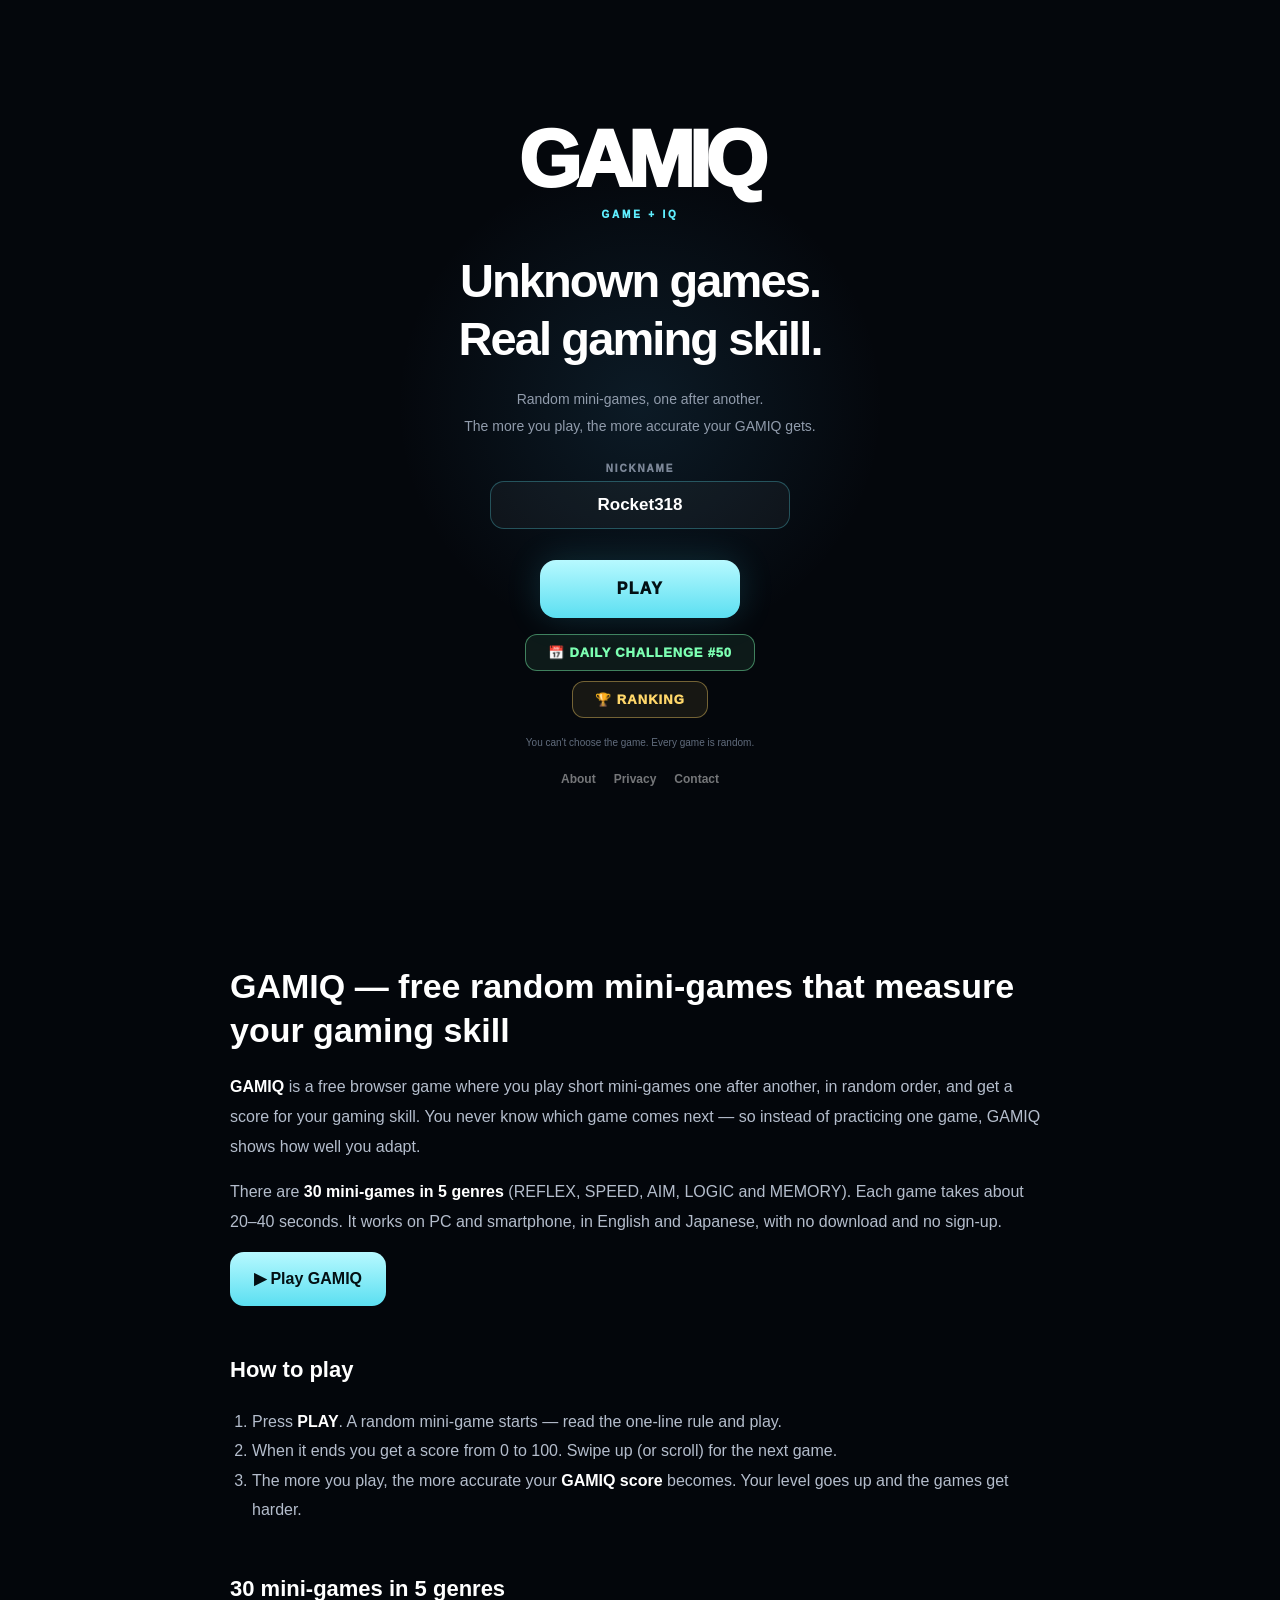
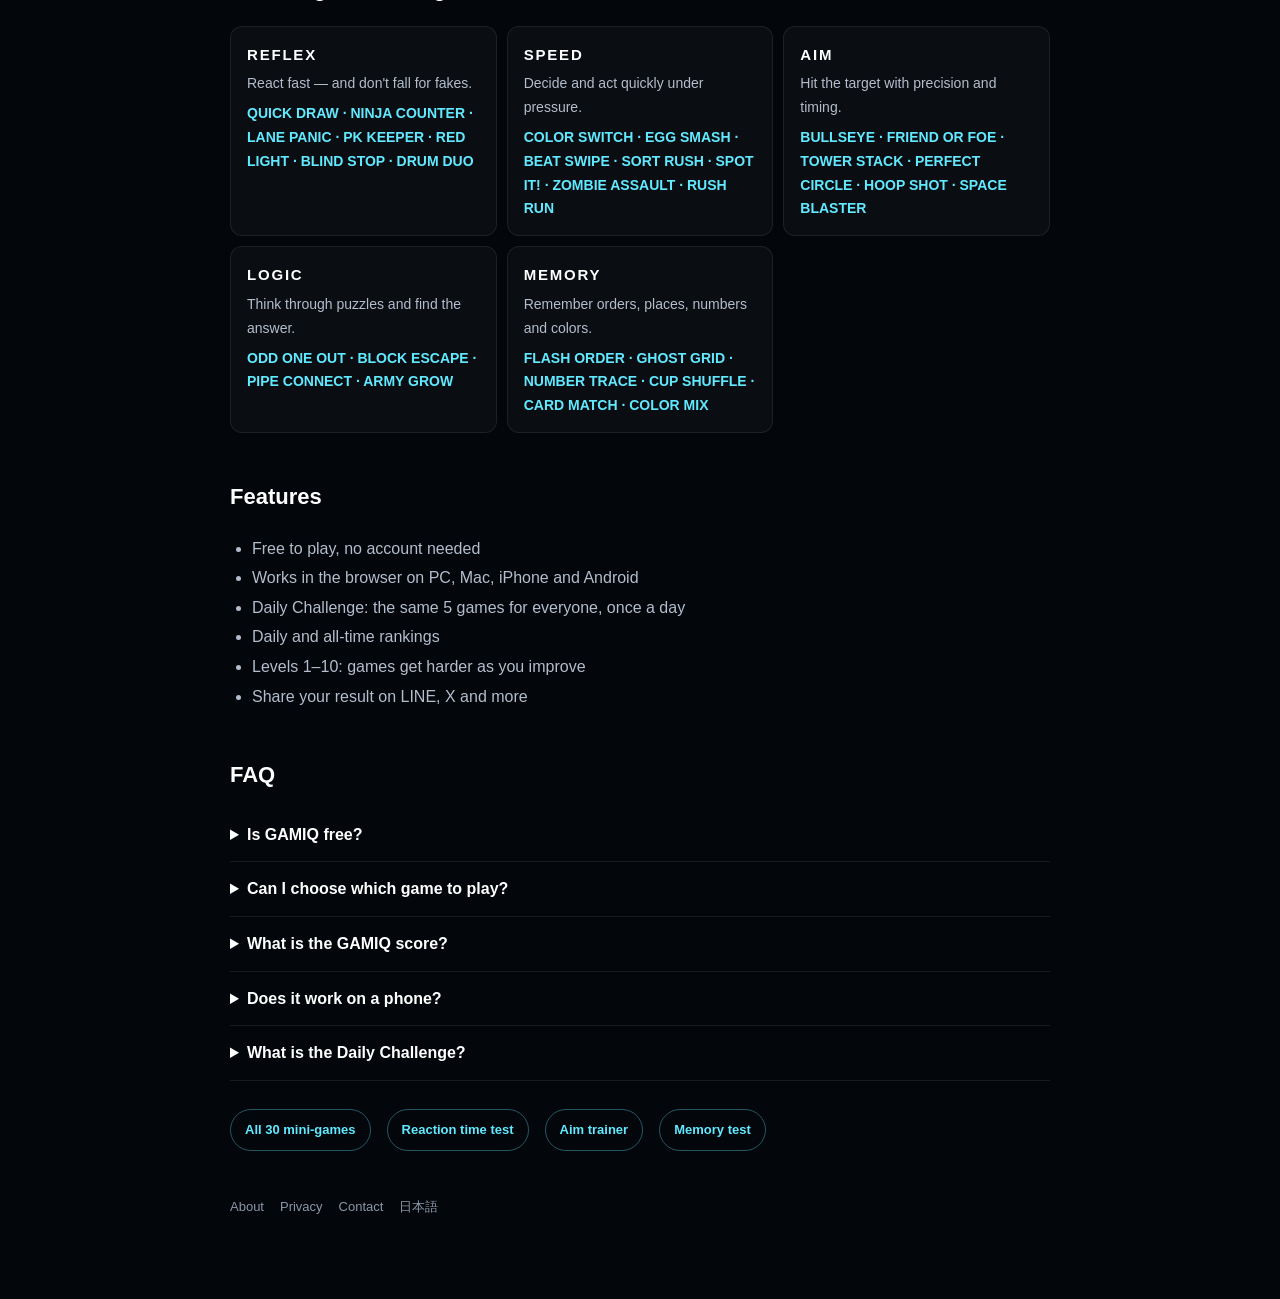
==== commit 353eeb83: "Add files via upload" ====
--- a/index.html
+++ b/index.html
@@ -1,5 +1,5 @@
 <!DOCTYPE html>
-<html lang="ja">
+<html lang="en">
 <head>
   <meta charset="UTF-8">
 
@@ -8,9 +8,14 @@
     content="width=device-width, initial-scale=1, viewport-fit=cover"
   >
 
-  <title>GAMIQ（ゲーミック）｜ランダムなミニゲームでゲーム力を測る無料ブラウザゲーム</title>
+  <title>
+    GAMIQ | Random Mini-Games That Measure Your Gaming Skill
+  </title>
 
-  <meta name="description" content="GAMIQ（ゲーミック）は、30種類のミニゲームがランダムに出てくる無料ブラウザゲーム。反射神経・スピード・エイム・ロジック・記憶力から、あなたのゲーム力を測定します。スマホ・PC対応、登録不要。">
+  <meta
+    name="description"
+    content="GAMIQ is a free browser game. Play random mini-games one after another and measure your gaming skill across REFLEX, SPEED, AIM, LOGIC, MEMORY and ADAPT."
+  >
 
   <meta
     name="theme-color"
@@ -26,14 +31,14 @@
   <!-- Link preview (LINE, X, Facebook, Discord...) -->
   <meta property="og:type" content="website">
   <meta property="og:site_name" content="GAMIQ">
-  <meta property="og:title" content="GAMIQ（ゲーミック）｜ランダムなミニゲームで、本当のゲーム力を測れ。">
+  <meta property="og:title" content="GAMIQ | Random mini-games. Real gaming skill.">
   <meta property="og:description" content="ランダムに出てくるミニゲームで、あなたの本当のゲーム力を測定。Random mini-games that measure your real gaming skill.">
-  <link rel="canonical" href="https://playgamiq.com/ja/">
+  <link rel="canonical" href="https://playgamiq.com/">
   <link rel="alternate" hreflang="en" href="https://playgamiq.com/">
   <link rel="alternate" hreflang="ja" href="https://playgamiq.com/ja/">
   <link rel="alternate" hreflang="x-default" href="https://playgamiq.com/">
   <meta name="google-adsense-account" content="ca-pub-6898056372113472">
-  <meta property="og:url" content="https://playgamiq.com/ja/">
+  <meta property="og:url" content="https://playgamiq.com/">
   <meta property="og:image" content="https://playgamiq.com/og-image.png">
   <meta property="og:image:width" content="1200">
   <meta property="og:image:height" content="630">
@@ -69,13 +74,13 @@
 
 
   <script type="application/ld+json">{"@context": "https://schema.org", "@type": "WebSite", "name": "GAMIQ", "alternateName": "ゲーミック", "url": "https://playgamiq.com/", "inLanguage": ["en", "ja"]}</script>
-  <script type="application/ld+json">{"@context": "https://schema.org", "@type": "VideoGame", "name": "GAMIQ", "alternateName": ["ゲーミック", "GAMIQ (Game IQ)"], "url": "https://playgamiq.com/ja/", "description": "GAMIQ（ゲーミック）は、短いミニゲームがランダムな順番で次々に出てきて、あなたの「ゲーム力」をスコアで測る無料のブラウザゲームです。次に何が出るかわからないので、1つのゲームを練習した上手さではなく、初めてのゲームにどれだけ対応できるかがわかります。", "inLanguage": ["en", "ja"], "gamePlatform": ["Web browser", "PC", "Smartphone"], "applicationCategory": "Game", "operatingSystem": "Any (web browser)", "playMode": "SinglePlayer", "genre": ["Casual", "Mini-games", "Reaction", "Puzzle", "Memory", "Brain game"], "isAccessibleForFree": true, "offers": {"@type": "Offer", "price": "0", "priceCurrency": "USD"}, "image": "https://playgamiq.com/og-image.png"}</script>
-  <script type="application/ld+json">{"@context": "https://schema.org", "@type": "FAQPage", "mainEntity": [{"@type": "Question", "name": "GAMIQは無料ですか？", "acceptedAnswer": {"@type": "Answer", "text": "はい。GAMIQはブラウザで遊べる完全無料のゲームです。インストールも会員登録も必要ありません。"}}, {"@type": "Question", "name": "遊ぶゲームは選べますか？", "acceptedAnswer": {"@type": "Answer", "text": "選べません。ゲームはわざとランダムな順番で出てきます。準備していないゲームにどれだけ対応できるかを測るためです。"}}, {"@type": "Question", "name": "GAMIQスコアとは何ですか？", "acceptedAnswer": {"@type": "Answer", "text": "反射神経・スピード・エイム・ロジック・記憶力と、新しいゲームへの適応力（ADAPT）を、ミニゲームの結果からGAMIQ独自の方法で計算したスコアです。ゲーム内の数値であり、医学的・心理学的なIQテストではありません。"}}, {"@type": "Question", "name": "スマホでも遊べますか？", "acceptedAnswer": {"@type": "Answer", "text": "はい。スマホ（スワイプで次のゲームへ）でも、PC（スクロールやキーボードで操作）でも遊べます。"}}, {"@type": "Question", "name": "デイリーチャレンジとは？", "acceptedAnswer": {"@type": "Answer", "text": "1日1回、全員が同じ5本（各ジャンル1本ずつ）に挑戦し、その結果で今日のランキングが決まるモードです。"}}]}</script>
+  <script type="application/ld+json">{"@context": "https://schema.org", "@type": "VideoGame", "name": "GAMIQ", "alternateName": ["ゲーミック", "GAMIQ (Game IQ)"], "url": "https://playgamiq.com/", "description": "GAMIQ is a free browser game where you play short mini-games one after another, in random order, and get a score for your gaming skill. You never know which game comes next — so instead of practicing one game, GAMIQ shows how well you adapt.", "inLanguage": ["en", "ja"], "gamePlatform": ["Web browser", "PC", "Smartphone"], "applicationCategory": "Game", "operatingSystem": "Any (web browser)", "playMode": "SinglePlayer", "genre": ["Casual", "Mini-games", "Reaction", "Puzzle", "Memory", "Brain game"], "isAccessibleForFree": true, "offers": {"@type": "Offer", "price": "0", "priceCurrency": "USD"}, "image": "https://playgamiq.com/og-image.png"}</script>
+  <script type="application/ld+json">{"@context": "https://schema.org", "@type": "FAQPage", "mainEntity": [{"@type": "Question", "name": "Is GAMIQ free?", "acceptedAnswer": {"@type": "Answer", "text": "Yes. GAMIQ is completely free to play in your browser. There is nothing to install and no account to create."}}, {"@type": "Question", "name": "Can I choose which game to play?", "acceptedAnswer": {"@type": "Answer", "text": "No. Games come in random order on purpose. GAMIQ measures how well you handle games you did not prepare for."}}, {"@type": "Question", "name": "What is the GAMIQ score?", "acceptedAnswer": {"@type": "Answer", "text": "A number from GAMIQ's own scoring of your mini-game results across REFLEX, SPEED, AIM, LOGIC, MEMORY and ADAPT (how well you adapt to new games). It is a game score, not a medical or psychological IQ test."}}, {"@type": "Question", "name": "Does it work on a phone?", "acceptedAnswer": {"@type": "Answer", "text": "Yes. GAMIQ works on smartphones (swipe for the next game) and on PC (scroll or use the keyboard)."}}, {"@type": "Question", "name": "What is the Daily Challenge?", "acceptedAnswer": {"@type": "Answer", "text": "Once a day, everyone plays the same 5 games — one from each genre — and the results go on a daily ranking."}}]}</script>
 
   <!-- GAMIQ V2 CSS -->
   <link
     rel="stylesheet"
-    href="/js/styles.css"
+    href="./js/styles.css"
   >
 </head>
 
@@ -85,29 +90,29 @@
 
   <!-- Readable text for search engines, AI and people (no JavaScript needed).
        Shown below the start screen; hidden while playing. -->
-  <main id="gamiq-info" class="gq-info" lang="ja">
-    <h1>GAMIQ（ゲーミック）｜ランダムなミニゲームでゲーム力を測る無料ブラウザゲーム</h1>
-    <p><strong>GAMIQ（ゲーミック）</strong>は、短いミニゲームがランダムな順番で次々に出てきて、あなたの「ゲーム力」をスコアで測る無料のブラウザゲームです。次に何が出るかわからないので、1つのゲームを練習した上手さではなく、初めてのゲームにどれだけ対応できるかがわかります。</p><p><strong>5つのジャンル（反射神経・スピード・エイム・ロジック・記憶力）に、30種類のミニゲーム</strong>があります。1本20〜40秒ほど。スマホでもPCでも、アプリのインストールや会員登録なしで、日本語・英語で遊べます。</p>
-    <p><a class="gq-info-play" href="#top">▶ GAMIQで遊ぶ</a></p>
-    <h2>遊び方</h2>
-    <ol><li><strong>PLAY</strong>を押すと、ランダムなミニゲームが始まります。1行のルールを読んでプレイ。</li><li>終わると0〜100点で採点。上にスワイプ（PCはスクロール）で次のゲームへ。</li><li>遊ぶほど<strong>GAMIQスコア</strong>の精度が上がります。レベルが上がると、ゲームも難しくなります。</li></ol>
-    <h2>5ジャンル・30種類のミニゲーム</h2>
-    <ul class="gq-info-genres"><li><h3>REFLEX</h3><p>反射神経：速く反応し、フェイントにはつられない。</p><p class="gq-info-games">QUICK DRAW · NINJA COUNTER · LANE PANIC · PK KEEPER · RED LIGHT · BLIND STOP · DRUM DUO</p></li><li><h3>SPEED</h3><p>スピード：焦らず素早く判断して動く。</p><p class="gq-info-games">COLOR SWITCH · EGG SMASH · BEAT SWIPE · SORT RUSH · SPOT IT! · ZOMBIE ASSAULT · RUSH RUN</p></li><li><h3>AIM</h3><p>エイム：正確さとタイミングで狙い撃つ。</p><p class="gq-info-games">BULLSEYE · FRIEND OR FOE · TOWER STACK · PERFECT CIRCLE · HOOP SHOT · SPACE BLASTER</p></li><li><h3>LOGIC</h3><p>ロジック：パズルを考えて答えを見つける。</p><p class="gq-info-games">ODD ONE OUT · BLOCK ESCAPE · PIPE CONNECT · ARMY GROW</p></li><li><h3>MEMORY</h3><p>記憶力：順番・場所・数字・色を覚える。</p><p class="gq-info-games">FLASH ORDER · GHOST GRID · NUMBER TRACE · CUP SHUFFLE · CARD MATCH · COLOR MIX</p></li></ul>
-    <h2>GAMIQの特徴</h2>
-    <ul><li>無料・会員登録なしで遊べる</li><li>PC・Mac・iPhone・Androidのブラウザで動く</li><li>デイリーチャレンジ：1日1回、全員が同じ5本に挑戦</li><li>今日のランキング・総合ランキング</li><li>レベル1〜10：上達するほどゲームが難しくなる</li><li>結果をLINEやXでシェアできる</li></ul>
-    <h2>よくある質問</h2>
-    <div class="gq-info-faq"><details><summary>GAMIQは無料ですか？</summary><p>はい。GAMIQはブラウザで遊べる完全無料のゲームです。インストールも会員登録も必要ありません。</p></details><details><summary>遊ぶゲームは選べますか？</summary><p>選べません。ゲームはわざとランダムな順番で出てきます。準備していないゲームにどれだけ対応できるかを測るためです。</p></details><details><summary>GAMIQスコアとは何ですか？</summary><p>反射神経・スピード・エイム・ロジック・記憶力と、新しいゲームへの適応力（ADAPT）を、ミニゲームの結果からGAMIQ独自の方法で計算したスコアです。ゲーム内の数値であり、医学的・心理学的なIQテストではありません。</p></details><details><summary>スマホでも遊べますか？</summary><p>はい。スマホ（スワイプで次のゲームへ）でも、PC（スクロールやキーボードで操作）でも遊べます。</p></details><details><summary>デイリーチャレンジとは？</summary><p>1日1回、全員が同じ5本（各ジャンル1本ずつ）に挑戦し、その結果で今日のランキングが決まるモードです。</p></details></div>
+  <main id="gamiq-info" class="gq-info" lang="en">
+    <h1>GAMIQ — free random mini-games that measure your gaming skill</h1>
+    <p><strong>GAMIQ</strong> is a free browser game where you play short mini-games one after another, in random order, and get a score for your gaming skill. You never know which game comes next — so instead of practicing one game, GAMIQ shows how well you adapt.</p><p>There are <strong>30 mini-games in 5 genres</strong> (REFLEX, SPEED, AIM, LOGIC and MEMORY). Each game takes about 20–40 seconds. It works on PC and smartphone, in English and Japanese, with no download and no sign-up.</p>
+    <p><a class="gq-info-play" href="#top">▶ Play GAMIQ</a></p>
+    <h2>How to play</h2>
+    <ol><li>Press <strong>PLAY</strong>. A random mini-game starts — read the one-line rule and play.</li><li>When it ends you get a score from 0 to 100. Swipe up (or scroll) for the next game.</li><li>The more you play, the more accurate your <strong>GAMIQ score</strong> becomes. Your level goes up and the games get harder.</li></ol>
+    <h2>30 mini-games in 5 genres</h2>
+    <ul class="gq-info-genres"><li><h3>REFLEX</h3><p>React fast — and don't fall for fakes.</p><p class="gq-info-games">QUICK DRAW · NINJA COUNTER · LANE PANIC · PK KEEPER · RED LIGHT · BLIND STOP · DRUM DUO</p></li><li><h3>SPEED</h3><p>Decide and act quickly under pressure.</p><p class="gq-info-games">COLOR SWITCH · EGG SMASH · BEAT SWIPE · SORT RUSH · SPOT IT! · ZOMBIE ASSAULT · RUSH RUN</p></li><li><h3>AIM</h3><p>Hit the target with precision and timing.</p><p class="gq-info-games">BULLSEYE · FRIEND OR FOE · TOWER STACK · PERFECT CIRCLE · HOOP SHOT · SPACE BLASTER</p></li><li><h3>LOGIC</h3><p>Think through puzzles and find the answer.</p><p class="gq-info-games">ODD ONE OUT · BLOCK ESCAPE · PIPE CONNECT · ARMY GROW</p></li><li><h3>MEMORY</h3><p>Remember orders, places, numbers and colors.</p><p class="gq-info-games">FLASH ORDER · GHOST GRID · NUMBER TRACE · CUP SHUFFLE · CARD MATCH · COLOR MIX</p></li></ul>
+    <h2>Features</h2>
+    <ul><li>Free to play, no account needed</li><li>Works in the browser on PC, Mac, iPhone and Android</li><li>Daily Challenge: the same 5 games for everyone, once a day</li><li>Daily and all-time rankings</li><li>Levels 1–10: games get harder as you improve</li><li>Share your result on LINE, X and more</li></ul>
+    <h2>FAQ</h2>
+    <div class="gq-info-faq"><details><summary>Is GAMIQ free?</summary><p>Yes. GAMIQ is completely free to play in your browser. There is nothing to install and no account to create.</p></details><details><summary>Can I choose which game to play?</summary><p>No. Games come in random order on purpose. GAMIQ measures how well you handle games you did not prepare for.</p></details><details><summary>What is the GAMIQ score?</summary><p>A number from GAMIQ's own scoring of your mini-game results across REFLEX, SPEED, AIM, LOGIC, MEMORY and ADAPT (how well you adapt to new games). It is a game score, not a medical or psychological IQ test.</p></details><details><summary>Does it work on a phone?</summary><p>Yes. GAMIQ works on smartphones (swipe for the next game) and on PC (scroll or use the keyboard).</p></details><details><summary>What is the Daily Challenge?</summary><p>Once a day, everyone plays the same 5 games — one from each genre — and the results go on a daily ranking.</p></details></div>
     <nav class="gq-info-links gq-info-pages">
-      <a href="/ja/games">全30種類のミニゲーム</a>
-      <a href="/ja/reaction-time-test">反射神経テスト</a>
-      <a href="/ja/aim-trainer">エイム練習</a>
-      <a href="/ja/memory-test">記憶力テスト</a>
+      <a href="/games">All 30 mini-games</a>
+      <a href="/reaction-time-test">Reaction time test</a>
+      <a href="/aim-trainer">Aim trainer</a>
+      <a href="/memory-test">Memory test</a>
     </nav>
     <nav class="gq-info-links">
-      <a href="/about?lang=ja">GAMIQについて</a>
-      <a href="/privacy?lang=ja">プライバシーポリシー</a>
-      <a href="/contact?lang=ja">お問い合わせ</a>
-      <a href="/" hreflang="en">English</a>
+      <a href="/about?lang=en">About</a>
+      <a href="/privacy?lang=en">Privacy</a>
+      <a href="/contact?lang=en">Contact</a>
+      <a href="/ja/" hreflang="ja">日本語</a>
     </nav>
   </main>
 
@@ -117,15 +122,15 @@
     aria-label="Site information"
     hidden
   >
-    <a href="/about">
+    <a href="./about">
       About
     </a>
 
-    <a href="/privacy">
+    <a href="./privacy">
       Privacy
     </a>
 
-    <a href="/contact">
+    <a href="./contact">
       Contact
     </a>
   </nav>
@@ -134,7 +139,7 @@
   <!-- GAMIQ V2 -->
   <script
     type="module"
-    src="/js/app.js"
+    src="./js/app.js"
   ></script>
 
 </body>
--- a/js/styles.css
+++ b/js/styles.css
@@ -17344,3 +17344,26 @@
 
 .gq-info-links a{ color:#8c97a8; text-decoration:none; }
 .gq-info-links a:hover{ color:#61eaff; }
+
+
+
+
+/* ==========================================
+STEP 65: links to the game list / test pages
+(in the text below the start screen)
+========================================== */
+
+.gq-info-pages{
+  margin-top:28px !important;
+}
+
+.gq-info-pages a{
+  padding:8px 14px;
+
+  border:1px solid rgba(97,234,255,.35);
+  border-radius:999px;
+
+  color:#61eaff !important;
+
+  font-weight:800;
+}
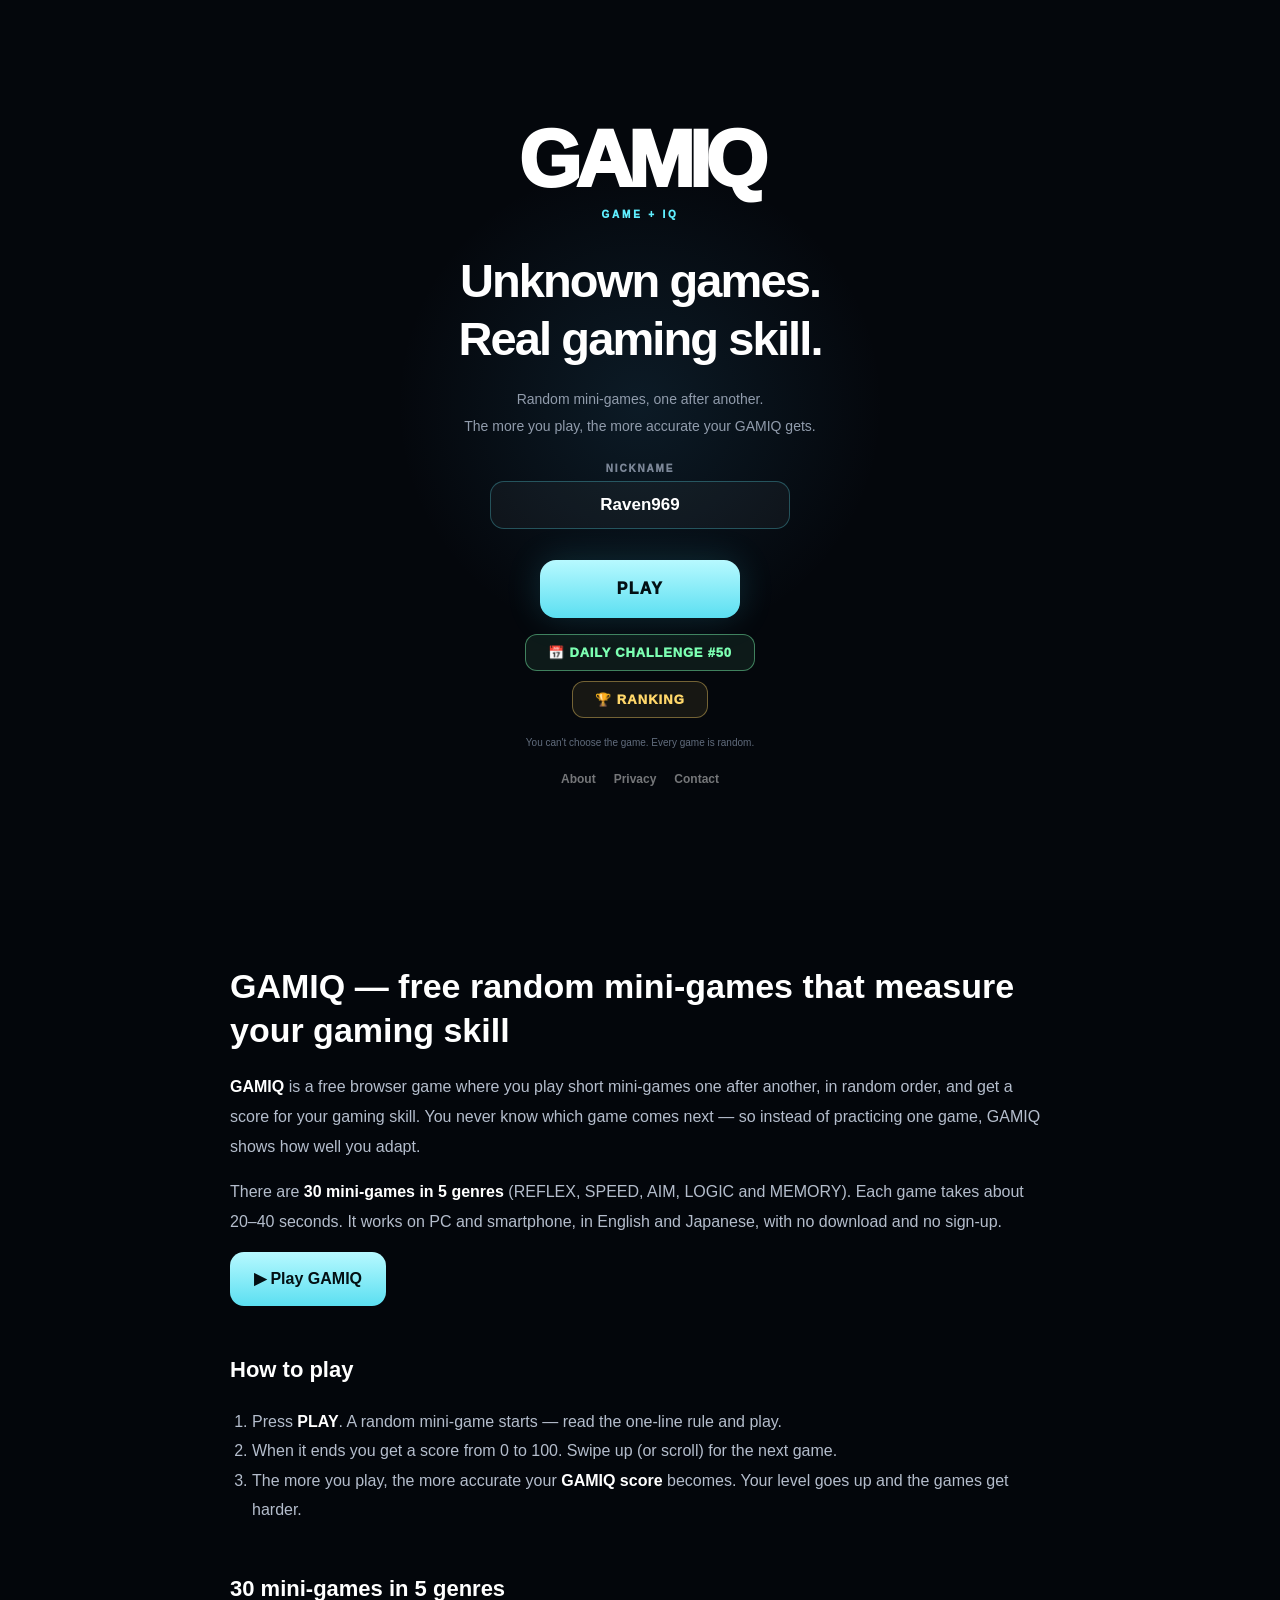
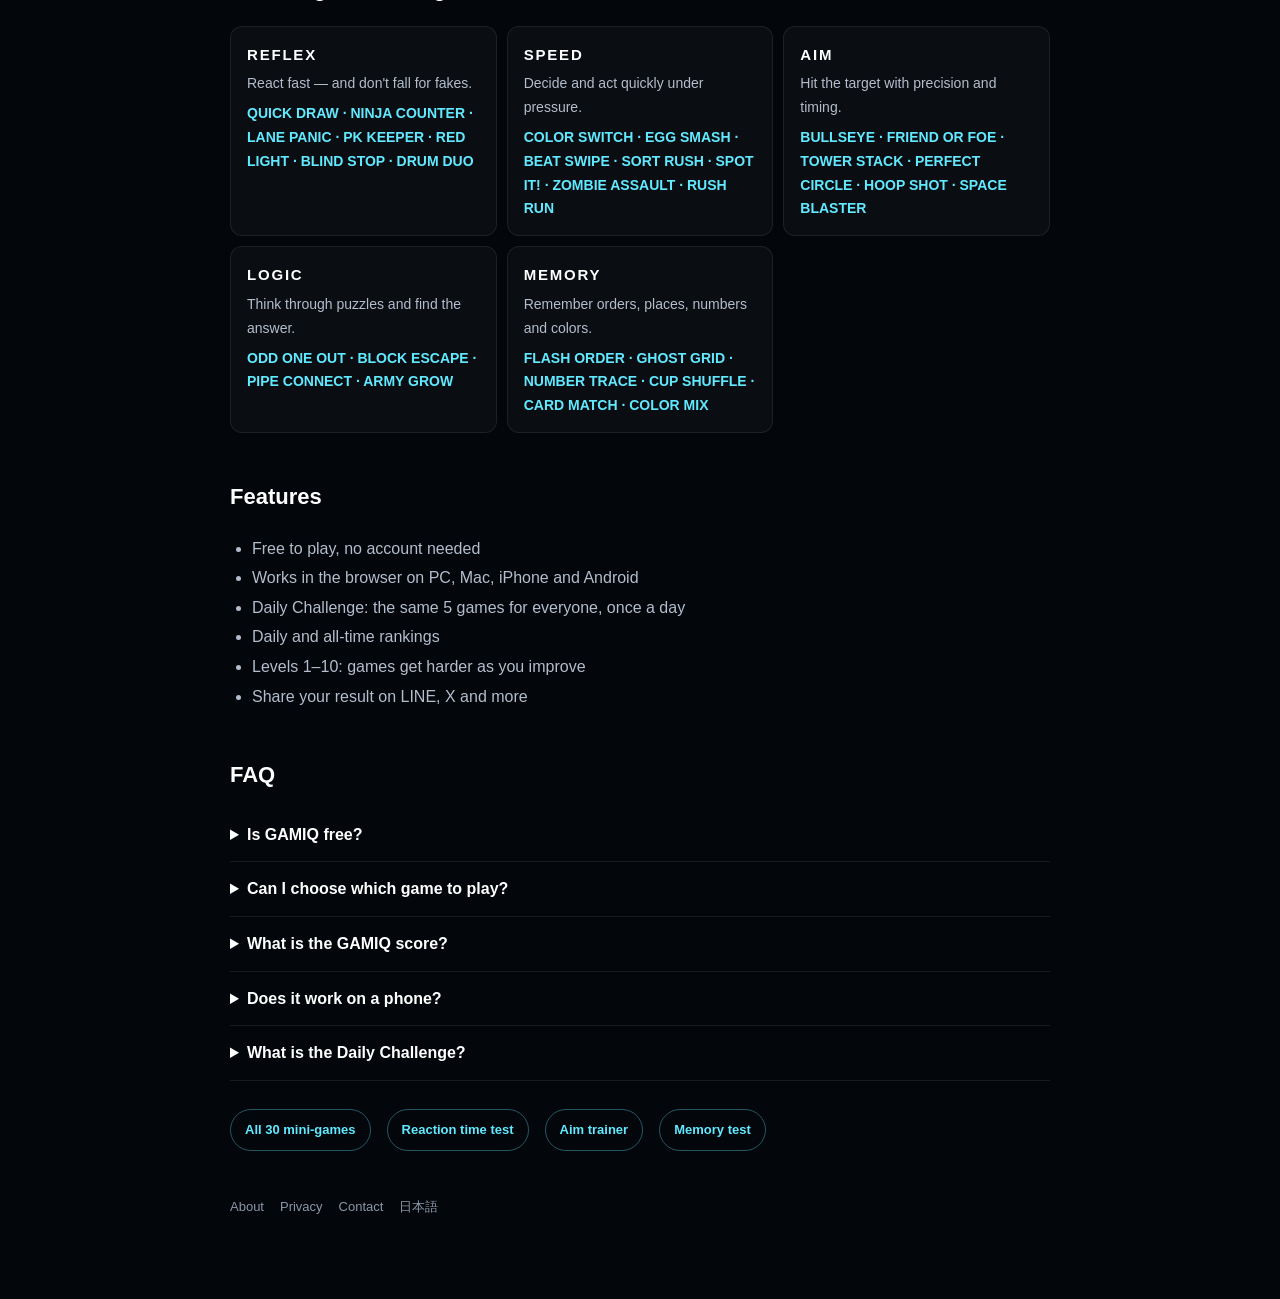
==== commit 0e39b83e: "Update index.html" ====
--- a/index.html
+++ b/index.html
@@ -73,8 +73,9 @@
 
 
 
-  <script type="application/ld+json">{"@context": "https://schema.org", "@type": "WebSite", "name": "GAMIQ", "alternateName": "ゲーミック", "url": "https://playgamiq.com/", "inLanguage": ["en", "ja"]}</script>
-  <script type="application/ld+json">{"@context": "https://schema.org", "@type": "VideoGame", "name": "GAMIQ", "alternateName": ["ゲーミック", "GAMIQ (Game IQ)"], "url": "https://playgamiq.com/", "description": "GAMIQ is a free browser game where you play short mini-games one after another, in random order, and get a score for your gaming skill. You never know which game comes next — so instead of practicing one game, GAMIQ shows how well you adapt.", "inLanguage": ["en", "ja"], "gamePlatform": ["Web browser", "PC", "Smartphone"], "applicationCategory": "Game", "operatingSystem": "Any (web browser)", "playMode": "SinglePlayer", "genre": ["Casual", "Mini-games", "Reaction", "Puzzle", "Memory", "Brain game"], "isAccessibleForFree": true, "offers": {"@type": "Offer", "price": "0", "priceCurrency": "USD"}, "image": "https://playgamiq.com/og-image.png"}</script>
+  <script type="application/ld+json">{"@context": "https://schema.org", "@type": "WebSite", "name": "GAMIQ", "alternateName": "ゲーミック", "url": "https://playgamiq.com/", "inLanguage": ["en", "ja"], "publisher": {"@id": "https://playgamiq.com/#org"}}</script>
+  <script type="application/ld+json">{"@context": "https://schema.org", "@type": "Organization", "@id": "https://playgamiq.com/#org", "name": "GAMIQ", "alternateName": ["ゲーミック", "playgamiq"], "url": "https://playgamiq.com/", "logo": "https://playgamiq.com/apple-touch-icon.png", "description": "GAMIQ (playgamiq.com) is a free browser game that measures your Game IQ with random mini-games. Not related to the Québec music awards of the same name.", "sameAs": ["https://www.youtube.com/@GAMIQ-k9", "https://www.tiktok.com/@gamiq_k9", "https://x.com/GAMIQ_k9"]}</script>
+  <script type="application/ld+json">{"@context": "https://schema.org", "@type": "VideoGame", "name": "GAMIQ", "alternateName": ["ゲーミック", "GAMIQ (Game IQ)"], "url": "https://playgamiq.com/", "description": "GAMIQ is a free browser game where you play short mini-games one after another, in random order, and get a score for your gaming skill. You never know which game comes next — so instead of practicing one game, GAMIQ shows how well you adapt.", "inLanguage": ["en", "ja"], "gamePlatform": ["Web browser", "PC", "Smartphone"], "applicationCategory": "Game", "operatingSystem": "Any (web browser)", "playMode": "SinglePlayer", "genre": ["Casual", "Mini-games", "Reaction", "Puzzle", "Memory", "Brain game"], "isAccessibleForFree": true, "offers": {"@type": "Offer", "price": "0", "priceCurrency": "USD"}, "image": "https://playgamiq.com/og-image.png", "publisher": {"@id": "https://playgamiq.com/#org"}}</script>
   <script type="application/ld+json">{"@context": "https://schema.org", "@type": "FAQPage", "mainEntity": [{"@type": "Question", "name": "Is GAMIQ free?", "acceptedAnswer": {"@type": "Answer", "text": "Yes. GAMIQ is completely free to play in your browser. There is nothing to install and no account to create."}}, {"@type": "Question", "name": "Can I choose which game to play?", "acceptedAnswer": {"@type": "Answer", "text": "No. Games come in random order on purpose. GAMIQ measures how well you handle games you did not prepare for."}}, {"@type": "Question", "name": "What is the GAMIQ score?", "acceptedAnswer": {"@type": "Answer", "text": "A number from GAMIQ's own scoring of your mini-game results across REFLEX, SPEED, AIM, LOGIC, MEMORY and ADAPT (how well you adapt to new games). It is a game score, not a medical or psychological IQ test."}}, {"@type": "Question", "name": "Does it work on a phone?", "acceptedAnswer": {"@type": "Answer", "text": "Yes. GAMIQ works on smartphones (swipe for the next game) and on PC (scroll or use the keyboard)."}}, {"@type": "Question", "name": "What is the Daily Challenge?", "acceptedAnswer": {"@type": "Answer", "text": "Once a day, everyone plays the same 5 games — one from each genre — and the results go on a daily ranking."}}]}</script>
 
   <!-- GAMIQ V2 CSS -->
--- a/js/styles.css
+++ b/js/styles.css
@@ -17367,3 +17367,312 @@
 
   font-weight:800;
 }
+
+
+
+/* ==========================================
+STEP 66: GAME FIXES
+========================================== */
+
+/* PK KEEPER: natural dive (the dive itself is animated in pk.js) */
+.pk2-keeper{
+  transition:none;
+}
+
+/* Waiting for the kick: weight shifts side to side */
+.pk2-keeper:not(.dive) svg{
+  animation:pk2Sway 1.1s ease-in-out infinite alternate;
+}
+
+@keyframes pk2Sway{
+  0%{ transform:translateX(-6%) rotate(-2deg); }
+  100%{ transform:translateX(6%) rotate(2deg); }
+}
+
+/* Arms reach out over the head when diving */
+.pk2-arm-l,
+.pk2-arm-r{
+  transform-box:view-box;
+  transition:transform .12s ease-out;
+}
+
+.pk2-arm-l{ transform-origin:26px 34px; }
+.pk2-arm-r{ transform-origin:54px 34px; }
+
+.pk2-keeper.reach .pk2-arm-l{ transform:rotate(28deg) translateY(-6px); }
+.pk2-keeper.reach .pk2-arm-r{ transform:rotate(-28deg) translateY(-6px); }
+
+.pk2-keeper.crouch .pk2-arm-l{ transform:rotate(-120deg); }
+.pk2-keeper.crouch .pk2-arm-r{ transform:rotate(120deg); }
+
+.pk2-keeper.crouch svg{ transform:none; }
+
+/* BLOCK ESCAPE: drag to slide */
+.block-escape-game .puzzle-block{
+  touch-action:none;
+  cursor:grab;
+}
+
+.block-escape-game .puzzle-block.dragging{
+  z-index:5;
+  cursor:grabbing;
+  transition:none !important;
+  filter:brightness(1.12);
+  box-shadow:0 10px 22px rgba(0,0,0,.45);
+}
+
+.block-escape-game .puzzle-direction{ display:none; }
+
+/* LANE PANIC: the cat moves instantly */
+.lane-player{
+  transition:left .06s ease-out, transform .1s ease;
+}
+
+.lane-panic-controls button{
+  touch-action:manipulation;
+}
+
+
+
+/* ==========================================
+   STEP 69: LEVEL UP AUTO NEXT
+   ========================================== */
+.gamiq-levelup-auto{
+  display:block;
+  margin-top:8px;
+  color:#ffd76a;
+  font-size:12px;
+  font-weight:900;
+  letter-spacing:.06em;
+  animation:gqAutoPulse 1s ease-in-out infinite;
+}
+.gamiq-levelup-auto:empty{ display:none; }
+@keyframes gqAutoPulse{
+  0%,100%{ opacity:1; }
+  50%{ opacity:.55; }
+}
+
+
+
+/* ==========================================
+   STEP 71: SOLO CHALLENGE (?start=xx&solo=1)
+   ========================================== */
+.gamiq-card-complete.gq-solo-done{
+  pointer-events:auto;
+  background:rgba(4,7,12,.92);
+}
+.gq-solo{
+  display:flex;
+  flex-direction:column;
+  align-items:center;
+  gap:10px;
+  width:min(92%,380px);
+  text-align:center;
+}
+.gq-solo-game{
+  color:#ffd76a;
+  font-size:15px;
+  font-weight:900;
+  letter-spacing:.14em;
+}
+.gq-solo-score{
+  color:#fff;
+  font-size:min(26vw,110px);
+  font-weight:900;
+  line-height:1;
+  letter-spacing:-.04em;
+}
+.gq-solo-score span{
+  font-size:.32em;
+  margin-left:4px;
+  letter-spacing:0;
+}
+.gq-solo-medal{
+  padding:8px 22px;
+  border:2px solid currentColor;
+  border-radius:999px;
+  font-size:20px;
+  font-weight:900;
+}
+.gq-solo-medal.gold{ color:#ffd76a; }
+.gq-solo-medal.silver{ color:#d7e0ea; }
+.gq-solo-medal.bronze{ color:#f0a070; }
+.gq-solo-medal.try{ color:#9aa5b5; }
+.gq-solo-detail{
+  color:#c9d3df;
+  font-size:16px;
+  font-weight:800;
+}
+.gq-solo-ask{
+  margin:4px 0 6px;
+  color:#5fefff;
+  font-size:17px;
+  font-weight:900;
+}
+.gq-solo-btn{
+  width:100%;
+  padding:14px 16px;
+  border:0;
+  border-radius:14px;
+  font:inherit;
+  font-size:16px;
+  font-weight:900;
+  cursor:pointer;
+}
+.gq-solo-btn.main{
+  display:flex;
+  flex-direction:column;
+  align-items:center;
+  gap:2px;
+  margin-top:4px;
+  padding:16px;
+  background:linear-gradient(180deg,#b7f9ff,#5bdff1);
+  color:#031014;
+  font-size:18px;
+  box-shadow:0 5px 0 #2aa7b8,0 12px 26px rgba(95,239,255,.25);
+}
+.gq-solo-btn.main small{
+  font-size:12px;
+  font-weight:800;
+  opacity:.75;
+}
+.gq-solo-btn.share{
+  flex:1;
+  padding:12px 8px;
+  background:rgba(95,239,255,.12);
+  border:1px solid rgba(95,239,255,.45);
+  color:#5fefff;
+  font-size:14px;
+}
+.gq-solo-skill{
+  color:#9aa5b5;
+  font-size:13px;
+  font-weight:800;
+}
+.gq-solo-btn.x{
+  flex:1;
+  padding:12px 8px;
+  background:#ffffff;
+  color:#000;
+  font-size:14px;
+}
+.gq-solo-row{
+  display:flex;
+  gap:8px;
+  width:100%;
+}
+.gq-solo-btn.sub{
+  padding:10px 8px;
+  background:rgba(255,255,255,.08);
+  border:1px solid rgba(255,255,255,.16);
+  color:#e6edf5;
+  font-size:14px;
+}
+.gq-solo-note{
+  min-height:1em;
+  color:#9aa5b5;
+  font-size:12px;
+  font-weight:700;
+}
+.gq-solo-done .gamiq-swipe-next{ display:none; }
+
+
+
+/* ==========================================
+   STEP 73: BEAT SWIPE - CLEARER TARGET
+   The ring is now just a little bigger than a note:
+   note fits exactly inside the ring = PERFECT.
+   A line across the lane shows the timing too.
+   All notes are round (arrows too).
+   ========================================== */
+.bs-note{ width:min(50%, 70px); }
+
+.bs-ring{
+  width:calc(min(50%, 70px) + 12px);
+  border:3px solid rgba(255,255,255,.95);
+  box-shadow:0 0 14px rgba(255,126,182,.6), inset 0 0 10px rgba(255,126,182,.35);
+}
+
+/* Timing line through the middle of the ring */
+.bs-lane::after{
+  content:"";
+  position:absolute;
+  left:0;
+  right:0;
+  top:82%;
+  height:2px;
+  transform:translateY(-50%);
+  background:linear-gradient(90deg, transparent, rgba(255,255,255,.55) 15%, rgba(255,255,255,.55) 85%, transparent);
+  pointer-events:none;
+}
+
+.bs-note.arrow{
+  border-radius:50%;
+  background:radial-gradient(circle at 35% 30%, #e9fdff, #5fefff 45%, #1f86c9);
+}
+
+.bs-note.arrow b{
+  font-size:clamp(28px, 7.5vw, 42px);
+}
+
+@media (max-height:520px){
+  .bs-note{ width:min(50%, 56px); }
+  .bs-ring{ width:calc(min(50%, 56px) + 10px); }
+  .bs-note.arrow b{ font-size:30px; }
+}
+
+
+
+
+/* ==========================================
+   STEP 76: RED LIGHT - SPEECH BUBBLE
+   Fixed width, text wraps (English never cut off),
+   a tail pointing down to the oni.
+   ========================================== */
+.dr-bubble{
+  right:5%;
+  top:6%;
+  width:min(80%, 340px);
+  max-width:none;
+  min-height:2.6em;
+  padding:10px 16px;
+  border-radius:20px;
+  border:3px solid #2b1a0f;
+  background:#fffdf6;
+  box-shadow:0 6px 0 rgba(0,0,0,.18);
+  font-size:clamp(17px, 4.6vw, 26px);
+  line-height:1.25;
+  white-space:normal;
+  overflow-wrap:anywhere;
+  text-align:left;
+}
+
+/* Tail (border + fill) */
+.dr-bubble::before,
+.dr-bubble::after{
+  content:"";
+  position:absolute;
+  right:20%;
+  width:0;
+  height:0;
+  border-style:solid;
+}
+.dr-bubble::before{
+  bottom:-19px;
+  border-width:19px 12px 0 12px;
+  border-color:#2b1a0f transparent transparent transparent;
+}
+.dr-bubble::after{
+  bottom:-13px;
+  right:calc(20% + 3px);
+  border-width:14px 9px 0 9px;
+  border-color:#fffdf6 transparent transparent transparent;
+}
+
+/* The oni is looking: red alert bubble */
+.dr-stage:has(.dr-oni.look) .dr-bubble{
+  border-color:#e23c4a;
+}
+.dr-stage:has(.dr-oni.look) .dr-bubble::before{
+  border-top-color:#e23c4a;
+}
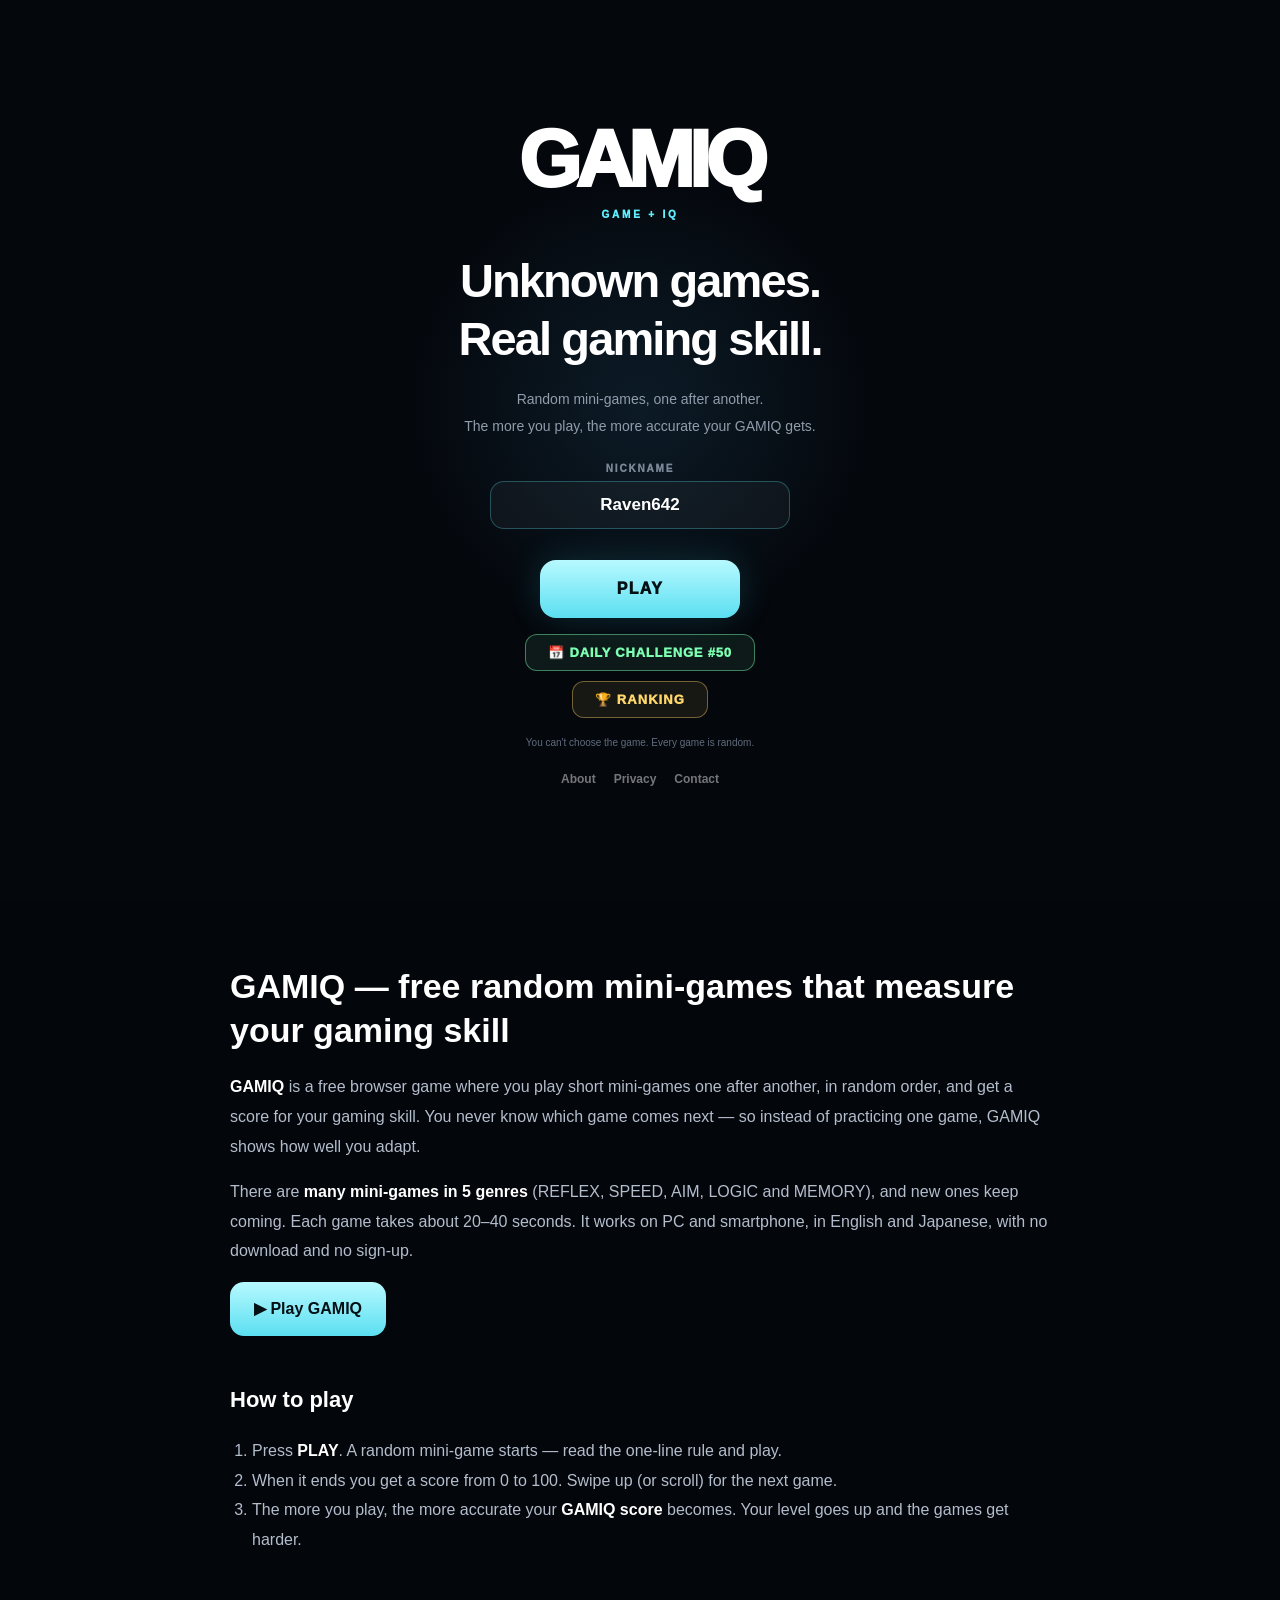
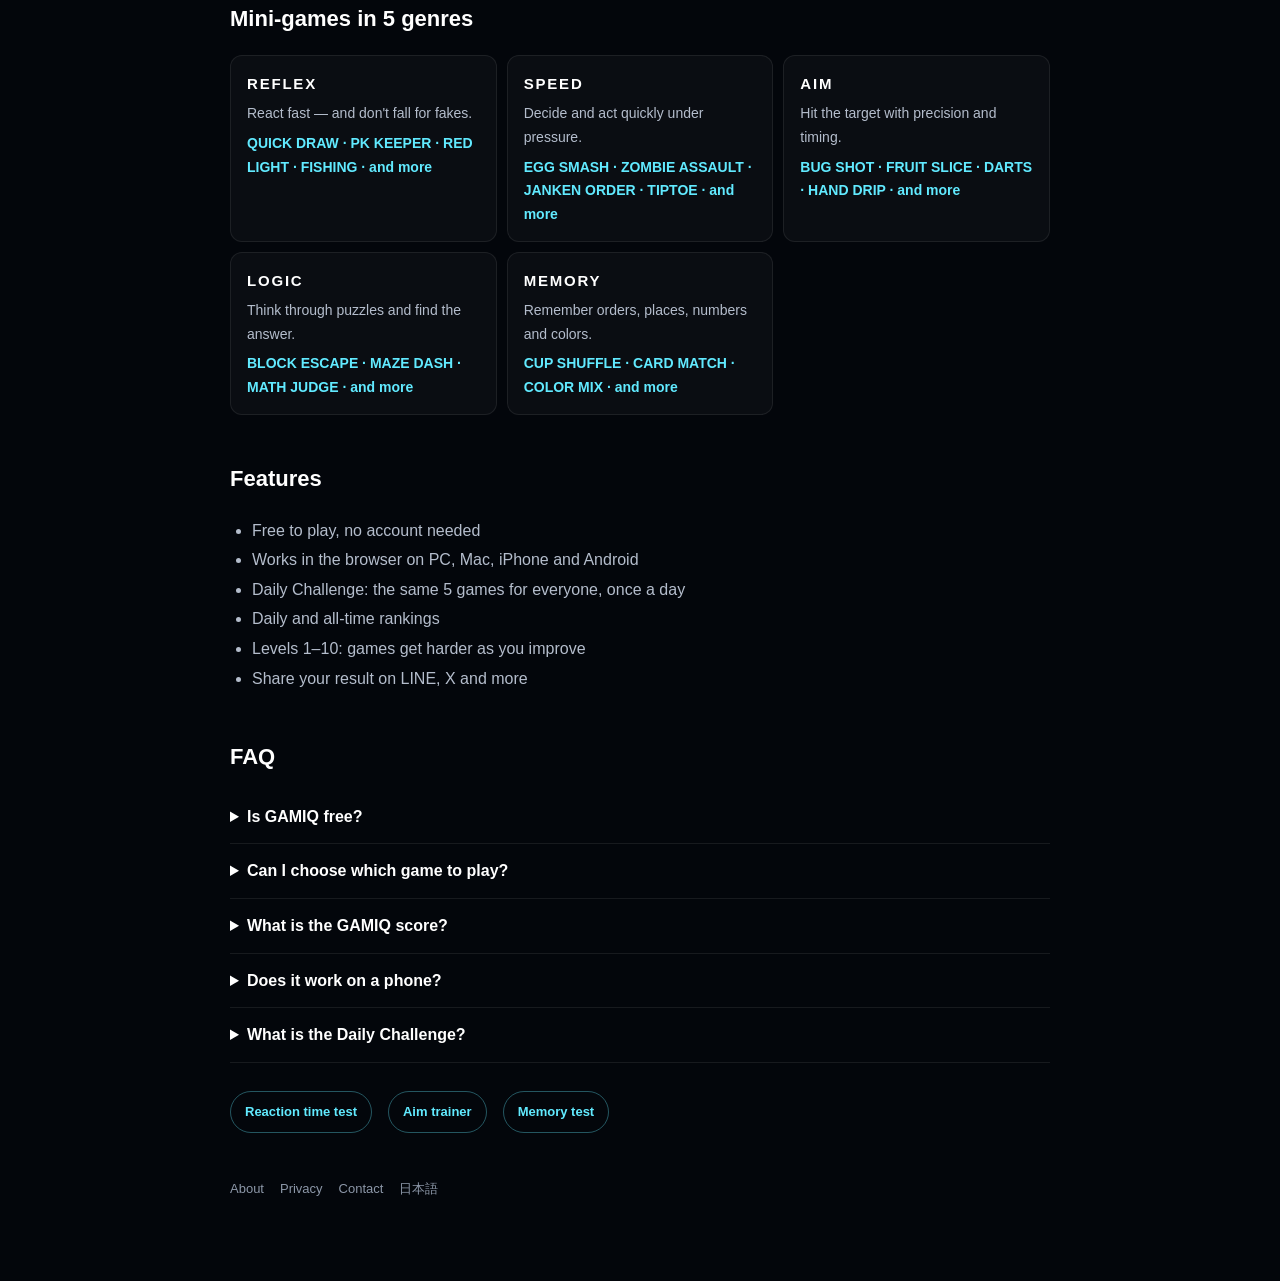
==== commit 86c25b77: "Update index.html" ====
--- a/index.html
+++ b/index.html
@@ -93,18 +93,17 @@
        Shown below the start screen; hidden while playing. -->
   <main id="gamiq-info" class="gq-info" lang="en">
     <h1>GAMIQ — free random mini-games that measure your gaming skill</h1>
-    <p><strong>GAMIQ</strong> is a free browser game where you play short mini-games one after another, in random order, and get a score for your gaming skill. You never know which game comes next — so instead of practicing one game, GAMIQ shows how well you adapt.</p><p>There are <strong>30 mini-games in 5 genres</strong> (REFLEX, SPEED, AIM, LOGIC and MEMORY). Each game takes about 20–40 seconds. It works on PC and smartphone, in English and Japanese, with no download and no sign-up.</p>
+    <p><strong>GAMIQ</strong> is a free browser game where you play short mini-games one after another, in random order, and get a score for your gaming skill. You never know which game comes next — so instead of practicing one game, GAMIQ shows how well you adapt.</p><p>There are <strong>many mini-games in 5 genres</strong> (REFLEX, SPEED, AIM, LOGIC and MEMORY), and new ones keep coming. Each game takes about 20–40 seconds. It works on PC and smartphone, in English and Japanese, with no download and no sign-up.</p>
     <p><a class="gq-info-play" href="#top">▶ Play GAMIQ</a></p>
     <h2>How to play</h2>
     <ol><li>Press <strong>PLAY</strong>. A random mini-game starts — read the one-line rule and play.</li><li>When it ends you get a score from 0 to 100. Swipe up (or scroll) for the next game.</li><li>The more you play, the more accurate your <strong>GAMIQ score</strong> becomes. Your level goes up and the games get harder.</li></ol>
-    <h2>30 mini-games in 5 genres</h2>
-    <ul class="gq-info-genres"><li><h3>REFLEX</h3><p>React fast — and don't fall for fakes.</p><p class="gq-info-games">QUICK DRAW · NINJA COUNTER · LANE PANIC · PK KEEPER · RED LIGHT · BLIND STOP · DRUM DUO</p></li><li><h3>SPEED</h3><p>Decide and act quickly under pressure.</p><p class="gq-info-games">COLOR SWITCH · EGG SMASH · BEAT SWIPE · SORT RUSH · SPOT IT! · ZOMBIE ASSAULT · RUSH RUN</p></li><li><h3>AIM</h3><p>Hit the target with precision and timing.</p><p class="gq-info-games">BULLSEYE · FRIEND OR FOE · TOWER STACK · PERFECT CIRCLE · HOOP SHOT · SPACE BLASTER</p></li><li><h3>LOGIC</h3><p>Think through puzzles and find the answer.</p><p class="gq-info-games">ODD ONE OUT · BLOCK ESCAPE · PIPE CONNECT · ARMY GROW</p></li><li><h3>MEMORY</h3><p>Remember orders, places, numbers and colors.</p><p class="gq-info-games">FLASH ORDER · GHOST GRID · NUMBER TRACE · CUP SHUFFLE · CARD MATCH · COLOR MIX</p></li></ul>
+    <h2>Mini-games in 5 genres</h2>
+    <ul class="gq-info-genres"><li><h3>REFLEX</h3><p>React fast — and don't fall for fakes.</p><p class="gq-info-games">QUICK DRAW · PK KEEPER · RED LIGHT · FISHING · and more</p></li><li><h3>SPEED</h3><p>Decide and act quickly under pressure.</p><p class="gq-info-games">EGG SMASH · ZOMBIE ASSAULT · JANKEN ORDER · TIPTOE · and more</p></li><li><h3>AIM</h3><p>Hit the target with precision and timing.</p><p class="gq-info-games">BUG SHOT · FRUIT SLICE · DARTS · HAND DRIP · and more</p></li><li><h3>LOGIC</h3><p>Think through puzzles and find the answer.</p><p class="gq-info-games">BLOCK ESCAPE · MAZE DASH · MATH JUDGE · and more</p></li><li><h3>MEMORY</h3><p>Remember orders, places, numbers and colors.</p><p class="gq-info-games">CUP SHUFFLE · CARD MATCH · COLOR MIX · and more</p></li></ul>
     <h2>Features</h2>
     <ul><li>Free to play, no account needed</li><li>Works in the browser on PC, Mac, iPhone and Android</li><li>Daily Challenge: the same 5 games for everyone, once a day</li><li>Daily and all-time rankings</li><li>Levels 1–10: games get harder as you improve</li><li>Share your result on LINE, X and more</li></ul>
     <h2>FAQ</h2>
     <div class="gq-info-faq"><details><summary>Is GAMIQ free?</summary><p>Yes. GAMIQ is completely free to play in your browser. There is nothing to install and no account to create.</p></details><details><summary>Can I choose which game to play?</summary><p>No. Games come in random order on purpose. GAMIQ measures how well you handle games you did not prepare for.</p></details><details><summary>What is the GAMIQ score?</summary><p>A number from GAMIQ's own scoring of your mini-game results across REFLEX, SPEED, AIM, LOGIC, MEMORY and ADAPT (how well you adapt to new games). It is a game score, not a medical or psychological IQ test.</p></details><details><summary>Does it work on a phone?</summary><p>Yes. GAMIQ works on smartphones (swipe for the next game) and on PC (scroll or use the keyboard).</p></details><details><summary>What is the Daily Challenge?</summary><p>Once a day, everyone plays the same 5 games — one from each genre — and the results go on a daily ranking.</p></details></div>
     <nav class="gq-info-links gq-info-pages">
-      <a href="/games">All 30 mini-games</a>
       <a href="/reaction-time-test">Reaction time test</a>
       <a href="/aim-trainer">Aim trainer</a>
       <a href="/memory-test">Memory test</a>
--- a/js/styles.css
+++ b/js/styles.css
@@ -17676,3 +17676,789 @@
 .dr-stage:has(.dr-oni.look) .dr-bubble::before{
   border-top-color:#e23c4a;
 }
+
+
+
+/* ==========================================
+   STEP 78: BUG SHOT (BULLSEYE remake)
+   ========================================== */
+.cs-range{
+  background:#5fb8f0;
+  cursor:none;
+}
+.cs-canvas{
+  position:absolute;
+  inset:0;
+  display:block;
+}
+.cs-message{ z-index:2; text-shadow:0 2px 8px rgba(0,0,0,.6); }
+.cs-range.cs-recoil{ animation:csRecoil .12s ease-out; }
+@keyframes csRecoil{
+  0%{ transform:translate(0,0); }
+  35%{ transform:translate(-2px,3px); }
+  100%{ transform:translate(0,0); }
+}
+@media (pointer:coarse){
+  .cs-range{ cursor:default; }
+}
+
+
+
+/* ==========================================
+   STEP 79: MAZE DASH
+   ========================================== */
+.mz-stage{
+  position:relative;
+  flex:1;
+  min-height:260px;
+  overflow:hidden;
+  border-radius:18px;
+  background:#05080c;
+  box-shadow:inset 0 0 0 1px rgba(255,255,255,.07);
+  touch-action:none;
+  user-select:none;
+  -webkit-user-select:none;
+  -webkit-tap-highlight-color:transparent;
+}
+.mz-canvas{ position:absolute; inset:0; display:block; }
+.mz-message{ z-index:2; }
+.mz-hint{
+  position:absolute;
+  left:50%;
+  bottom:10px;
+  transform:translateX(-50%);
+  padding:6px 12px;
+  border-radius:999px;
+  background:rgba(0,0,0,.55);
+  color:#ffffff;
+  font-size:12px;
+  font-weight:900;
+  white-space:nowrap;
+  pointer-events:none;
+  transition:opacity .3s;
+}
+.mz-hint.hide{ opacity:0; }
+
+
+
+/* ==========================================
+   STEP 80: MATH JUDGE
+   ========================================== */
+.mj-stage{
+  position:relative;
+  flex:1;
+  min-height:200px;
+  display:flex;
+  align-items:center;
+  justify-content:center;
+  overflow:hidden;
+  border-radius:18px;
+  background:
+    repeating-linear-gradient(0deg, rgba(255,255,255,.03) 0 1px, transparent 1px 28px),
+    #12301f;
+  box-shadow:inset 0 0 0 6px #6b4a2b, inset 0 0 0 1px rgba(255,255,255,.07);
+}
+.mj-timebar{
+  position:absolute;
+  left:14px;
+  right:14px;
+  top:14px;
+  height:6px;
+  border-radius:999px;
+  background:rgba(255,255,255,.12);
+  overflow:hidden;
+}
+.mj-timebar i{
+  display:block;
+  height:100%;
+  background:linear-gradient(90deg,#ffd76a,#ff8a3d);
+  transform-origin:left;
+}
+.mj-card{
+  position:relative;
+  padding:18px 22px;
+  text-align:center;
+}
+.mj-card.in{ animation:mjIn .16s ease-out; }
+@keyframes mjIn{
+  from{ opacity:0; transform:translateY(10px) scale(.96); }
+  to{ opacity:1; transform:none; }
+}
+.mj-eq{
+  color:#f4f7f2;
+  font-family:"Chalkboard SE","Comic Sans MS","Hiragino Maru Gothic ProN",sans-serif;
+  font-size:clamp(34px, 11vw, 64px);
+  font-weight:900;
+  letter-spacing:.02em;
+  white-space:nowrap;
+}
+.mj-card.good .mj-eq{ color:#79f6ab; }
+.mj-card.bad .mj-eq{ color:#ff6b7a; }
+.mj-card.bad{ animation:mjShake .3s ease; }
+@keyframes mjShake{
+  0%,100%{ transform:translateX(0); }
+  25%{ transform:translateX(-8px); }
+  75%{ transform:translateX(8px); }
+}
+.mj-mark{
+  min-height:1.4em;
+  margin-top:6px;
+  color:#ffd76a;
+  font-size:16px;
+  font-weight:900;
+}
+.mj-message{ z-index:2; }
+.mj-buttons{
+  display:grid;
+  grid-template-columns:1fr 1fr;
+  gap:10px;
+}
+.mj-btn{
+  display:flex;
+  flex-direction:column;
+  align-items:center;
+  gap:2px;
+  padding:14px 8px 12px;
+  border:0;
+  border-radius:16px;
+  font:inherit;
+  font-weight:900;
+  cursor:pointer;
+  touch-action:manipulation;
+  -webkit-tap-highlight-color:transparent;
+}
+.mj-btn b{ font-size:34px; line-height:1; }
+.mj-btn small{ font-size:12px; opacity:.85; }
+.mj-btn.ok{ background:#1fa35b; color:#fff; box-shadow:0 5px 0 #13703d; }
+.mj-btn.ng{ background:#e0394d; color:#fff; box-shadow:0 5px 0 #9c2131; }
+.mj-btn:active, .mj-btn.pressed{ transform:translateY(4px); box-shadow:none; }
+
+
+
+/* ==========================================
+   STEP 81: FRUIT SLICE
+   ========================================== */
+.fs-stage{
+  position:relative;
+  flex:1;
+  min-height:260px;
+  overflow:hidden;
+  border-radius:18px;
+  background:#3b2414;
+  box-shadow:inset 0 0 0 1px rgba(255,255,255,.07);
+  touch-action:none;
+  user-select:none;
+  -webkit-user-select:none;
+  -webkit-tap-highlight-color:transparent;
+}
+.fs-canvas{ position:absolute; inset:0; display:block; }
+.fs-message{ z-index:2; text-shadow:0 2px 8px rgba(0,0,0,.6); }
+.fs-hint{
+  position:absolute;
+  left:50%;
+  bottom:12px;
+  transform:translateX(-50%);
+  padding:6px 12px;
+  border-radius:999px;
+  background:rgba(0,0,0,.55);
+  color:#fff;
+  font-size:12px;
+  font-weight:900;
+  white-space:nowrap;
+  pointer-events:none;
+  transition:opacity .3s;
+}
+.fs-hint.hide{ opacity:0; }
+
+
+
+
+/* ==========================================
+   STEP 82: DARTS
+   ========================================== */
+.dt-stage{
+  position:relative;
+  flex:1;
+  min-height:260px;
+  overflow:hidden;
+  border-radius:18px;
+  background:#140d09;
+  box-shadow:inset 0 0 0 1px rgba(255,255,255,.07);
+  touch-action:none;
+  user-select:none;
+  -webkit-user-select:none;
+  -webkit-tap-highlight-color:transparent;
+  cursor:pointer;
+}
+.dt-canvas{ position:absolute; inset:0; display:block; }
+.dt-message{ z-index:2; text-shadow:0 2px 8px rgba(0,0,0,.6); }
+.dt-hint{
+  position:absolute;
+  left:50%;
+  bottom:12px;
+  transform:translateX(-50%);
+  padding:6px 12px;
+  border-radius:999px;
+  background:rgba(0,0,0,.55);
+  color:#fff;
+  font-size:12px;
+  font-weight:900;
+  white-space:nowrap;
+  pointer-events:none;
+  transition:opacity .3s;
+}
+.dt-hint.hide{ opacity:0; }
+
+
+
+/* ==========================================
+   STEP 83: JANKEN ORDER
+   ========================================== */
+.jk-stage{
+  position:relative;
+  flex:1;
+  min-height:220px;
+  display:flex;
+  flex-direction:column;
+  align-items:center;
+  justify-content:center;
+  gap:10px;
+  overflow:hidden;
+  border-radius:18px;
+  background:radial-gradient(circle at 50% 40%, #2b1d4a, #110b1f 70%);
+  box-shadow:inset 0 0 0 1px rgba(255,255,255,.07);
+  transition:box-shadow .15s;
+}
+.jk-stage.good{ box-shadow:inset 0 0 0 3px #79f6ab; }
+.jk-stage.bad{ box-shadow:inset 0 0 0 3px #ff5a73; }
+.jk-timebar, .jk-turnbar{
+  position:absolute;
+  left:14px;
+  right:14px;
+  height:6px;
+  border-radius:999px;
+  background:rgba(255,255,255,.12);
+  overflow:hidden;
+}
+.jk-timebar{ top:14px; }
+.jk-turnbar{ bottom:14px; }
+.jk-timebar i, .jk-turnbar i{
+  display:block;
+  height:100%;
+  transform-origin:left;
+}
+.jk-timebar i{ background:linear-gradient(90deg,#ffd76a,#ff8a3d); }
+.jk-turnbar i{ background:#ff5a73; }
+.jk-rival{ text-align:center; }
+.jk-rival-label{
+  color:#a99bd1;
+  font-size:11px;
+  font-weight:900;
+  letter-spacing:.2em;
+}
+.jk-hand{
+  font-size:clamp(70px, 22vw, 120px);
+  line-height:1.1;
+  filter:drop-shadow(0 8px 16px rgba(0,0,0,.5));
+}
+.jk-hand.pop{ animation:jkPop .18s ease-out; }
+@keyframes jkPop{
+  from{ transform:scale(.6) rotate(-12deg); opacity:.3; }
+  to{ transform:none; opacity:1; }
+}
+.jk-order{
+  padding:8px 22px;
+  border-radius:999px;
+  font-size:clamp(24px, 7.5vw, 38px);
+  font-weight:1000;
+  letter-spacing:.04em;
+  color:#fff;
+}
+.jk-order.win{ background:#e0394d; }
+.jk-order.lose{ background:#2f6fe0; }
+.jk-order.draw{ background:#d9a400; color:#1a1300; }
+.jk-order.notWin{ background:#2f6fe0; outline:3px dashed #e0394d; }
+.jk-order.notLose{ background:#e0394d; outline:3px dashed #2f6fe0; }
+.jk-message{ z-index:2; }
+.jk-buttons{
+  display:grid;
+  grid-template-columns:repeat(3, 1fr);
+  gap:8px;
+}
+.jk-btn{
+  display:flex;
+  flex-direction:column;
+  align-items:center;
+  gap:2px;
+  padding:12px 4px 10px;
+  border:0;
+  border-radius:16px;
+  background:#f4f1ff;
+  color:#1d1530;
+  font:inherit;
+  font-weight:900;
+  cursor:pointer;
+  box-shadow:0 5px 0 #a99bd1;
+  touch-action:manipulation;
+  -webkit-tap-highlight-color:transparent;
+}
+.jk-btn b{ font-size:34px; line-height:1.1; }
+.jk-btn small{ font-size:11px; }
+.jk-btn:active, .jk-btn.pressed{ transform:translateY(4px); box-shadow:none; }
+.jk-btn.ans{ background:#79f6ab; box-shadow:0 5px 0 #2f9e60; }
+
+
+
+/* ==========================================
+   STEP 84: FLASH COUNT
+   ========================================== */
+.fc-stage{
+  position:relative;
+  flex:1;
+  min-height:230px;
+  overflow:hidden;
+  border-radius:18px;
+  background:radial-gradient(circle at 50% 45%, #18263a, #070b12 75%);
+  box-shadow:inset 0 0 0 1px rgba(255,255,255,.07);
+}
+.fc-dots{ position:absolute; inset:0; }
+.fc-dot{
+  position:absolute;
+  display:block;
+  border-radius:50%;
+  transform:translate(-50%, -50%);
+  box-shadow:0 0 12px rgba(255,255,255,.35);
+}
+.fc-mask{
+  position:absolute;
+  inset:0;
+  opacity:0;
+  pointer-events:none;
+  background:
+    repeating-radial-gradient(circle at 30% 40%, rgba(255,255,255,.18) 0 2px, transparent 2px 9px),
+    repeating-radial-gradient(circle at 70% 60%, rgba(255,255,255,.14) 0 3px, transparent 3px 13px),
+    #0b111b;
+}
+.fc-mask.show{ opacity:1; }
+.fc-question{
+  position:absolute;
+  left:0;
+  right:0;
+  top:50%;
+  transform:translateY(-50%);
+  text-align:center;
+  color:#ffffff;
+  font-size:clamp(22px, 6.5vw, 34px);
+  font-weight:1000;
+  opacity:0;
+  pointer-events:none;
+  transition:opacity .15s;
+}
+.fc-question.show{ opacity:1; }
+.fc-question b{ font-size:1.2em; }
+.fc-result{
+  position:absolute;
+  left:0;
+  right:0;
+  top:14%;
+  text-align:center;
+  font-size:clamp(18px, 5vw, 26px);
+  font-weight:1000;
+}
+.fc-result.good{ color:#79f6ab; }
+.fc-result.near{ color:#ffd76a; }
+.fc-result.bad{ color:#ff6b7a; }
+.fc-anstime{
+  position:absolute;
+  left:14px;
+  right:14px;
+  bottom:12px;
+  height:6px;
+  border-radius:999px;
+  background:rgba(255,255,255,.1);
+  overflow:hidden;
+}
+.fc-anstime i{
+  display:block;
+  height:100%;
+  background:#5fefff;
+  transform-origin:left;
+  transform:scaleX(0);
+}
+.fc-choices{
+  display:grid;
+  grid-template-columns:repeat(4, 1fr);
+  gap:8px;
+}
+.fc-btn{
+  padding:14px 4px;
+  border:0;
+  border-radius:14px;
+  background:#e9f0fa;
+  color:#0b1320;
+  font:inherit;
+  font-size:26px;
+  font-weight:1000;
+  cursor:pointer;
+  box-shadow:0 5px 0 #8fa3bd;
+  touch-action:manipulation;
+  -webkit-tap-highlight-color:transparent;
+}
+.fc-btn:disabled{ opacity:.55; cursor:default; }
+.fc-btn:not(:disabled):active{ transform:translateY(4px); box-shadow:none; }
+.fc-btn.ans{ opacity:1; background:#79f6ab; box-shadow:0 5px 0 #2f9e60; }
+.fc-btn.wrong{ opacity:1; background:#ff8a96; box-shadow:0 5px 0 #b33a4a; }
+
+
+
+/* ==========================================
+   STEP 85: BALANCE STICK / FISHING / HAND DRIP
+   ========================================== */
+.bl-stage, .cf-stage{
+  position:relative;
+  flex:1;
+  min-height:260px;
+  overflow:hidden;
+  border-radius:18px;
+  box-shadow:inset 0 0 0 1px rgba(255,255,255,.07);
+  touch-action:none;
+  user-select:none;
+  -webkit-user-select:none;
+  -webkit-tap-highlight-color:transparent;
+}
+.bl-stage{ background:#2a0f2e; }
+.cf-stage{ background:#5a3a22; }
+.bl-canvas, .cf-canvas{ position:absolute; inset:0; display:block; }
+.bl-message{ z-index:2; text-shadow:0 2px 8px rgba(0,0,0,.6); }
+.bl-hint{
+  position:absolute;
+  left:50%;
+  top:42%;
+  transform:translateX(-50%);
+  padding:6px 12px;
+  border-radius:999px;
+  background:rgba(0,0,0,.6);
+  color:#fff;
+  font-size:12px;
+  font-weight:900;
+  white-space:nowrap;
+  pointer-events:none;
+  transition:opacity .3s;
+}
+.bl-hint.hide{ opacity:0; }
+
+/* ---------- FISHING ---------- */
+.fi-stage{
+  position:relative;
+  flex:1;
+  min-height:260px;
+  overflow:hidden;
+  border-radius:18px;
+  box-shadow:inset 0 0 0 1px rgba(255,255,255,.07);
+  touch-action:manipulation;
+  user-select:none;
+  -webkit-user-select:none;
+  -webkit-tap-highlight-color:transparent;
+  cursor:pointer;
+}
+.fi-sky{
+  position:absolute;
+  inset:0 0 55% 0;
+  background:linear-gradient(180deg,#ffb27a,#ffd9a3 70%,#ffe9c4);
+}
+.fi-water{
+  position:absolute;
+  inset:45% 0 0 0;
+  background:
+    repeating-linear-gradient(180deg, rgba(255,255,255,.08) 0 2px, transparent 2px 16px),
+    linear-gradient(180deg,#2f7fa8,#164a6b);
+}
+.fi-line{
+  position:absolute;
+  inset:0;
+  width:100%;
+  height:100%;
+  pointer-events:none;
+}
+.fi-line line{ stroke:rgba(255,255,255,.75); stroke-width:1.5; }
+.fi-float{
+  position:absolute;
+  left:58%;
+  top:calc(45% + 6px);
+  width:20px;
+  height:34px;
+  transform:translate(-50%, 0);
+  pointer-events:none;
+}
+.fi-float i{ position:absolute; left:0; right:0; display:block; }
+.fi-float-top{ top:0; height:50%; border-radius:10px 10px 0 0; background:#ff3b52; }
+.fi-float-bottom{ bottom:0; height:50%; border-radius:0 0 10px 10px; background:#ffffff; }
+.fi-float.under{ opacity:.35; }
+.fi-ripple{
+  position:absolute;
+  left:58%;
+  top:calc(45% + 26px);
+  width:60px;
+  height:16px;
+  border:2px solid rgba(255,255,255,.8);
+  border-radius:50%;
+  opacity:0;
+  transform:translate(-50%, -50%);
+  pointer-events:none;
+}
+.fi-bang{
+  position:absolute;
+  left:58%;
+  top:calc(45% - 70px);
+  transform:translate(-50%, 0) scale(.4);
+  color:#ff3b52;
+  font-size:56px;
+  font-weight:1000;
+  text-shadow:0 3px 0 #fff, 0 6px 14px rgba(0,0,0,.35);
+  opacity:0;
+  pointer-events:none;
+  transition:transform .08s ease-out, opacity .08s;
+}
+.fi-bang.show{ opacity:1; transform:translate(-50%, 0) scale(1); }
+.fi-gauge{
+  position:absolute;
+  left:8%;
+  right:8%;
+  top:18%;
+  height:30px;
+  border-radius:999px;
+  background:rgba(0,0,0,.55);
+  box-shadow:inset 0 0 0 2px rgba(255,255,255,.4);
+  opacity:0;
+  pointer-events:none;
+  transition:opacity .12s;
+}
+.fi-gauge.show{ opacity:1; }
+.fi-zone{
+  position:absolute;
+  top:3px;
+  bottom:3px;
+  border-radius:999px;
+  background:#4fdc7a;
+  box-shadow:0 0 12px rgba(79,220,122,.7);
+}
+.fi-needle{
+  position:absolute;
+  top:-6px;
+  bottom:-6px;
+  width:5px;
+  margin-left:-2.5px;
+  border-radius:3px;
+  background:#ffffff;
+  box-shadow:0 0 8px rgba(255,255,255,.9);
+}
+.fi-catch{
+  position:absolute;
+  left:50%;
+  top:30%;
+  display:flex;
+  flex-direction:column;
+  align-items:center;
+  gap:2px;
+  transform:translate(-50%, -50%) scale(.5);
+  opacity:0;
+  pointer-events:none;
+  transition:transform .2s cubic-bezier(.2,1.6,.4,1), opacity .15s;
+}
+.fi-catch.show{ opacity:1; transform:translate(-50%, -50%) scale(1); }
+.fi-catch svg{ width:120px; height:60px; filter:drop-shadow(0 4px 8px rgba(0,0,0,.35)); }
+.fi-catch b{ color:#1b2a3a; font-size:20px; font-weight:1000; text-shadow:0 2px 0 rgba(255,255,255,.7); }
+.fi-catch small{ color:#0d7a3c; font-size:16px; font-weight:1000; }
+.fi-status{
+  position:absolute;
+  left:0;
+  right:0;
+  bottom:14px;
+  text-align:center;
+  color:#ffffff;
+  font-size:16px;
+  font-weight:1000;
+  text-shadow:0 2px 6px rgba(0,0,0,.5);
+  pointer-events:none;
+}
+.fi-status.reel{ color:#7dffa6; }
+.fi-status.bad{ color:#ffd0d6; }
+
+/* ---------- HAND DRIP ---------- */
+.cf-tip{
+  position:absolute;
+  left:44%;
+  top:10px;
+  transform:translateX(-50%);
+  padding:6px 14px;
+  border-radius:999px;
+  background:rgba(0,0,0,.55);
+  color:#fff;
+  font-size:13px;
+  font-weight:1000;
+  white-space:nowrap;
+  pointer-events:none;
+}
+.cf-tip.hide{ opacity:0; }
+.cf-tip.ok{ background:rgba(20,120,70,.85); }
+.cf-tip.fast, .cf-tip.still{ background:rgba(190,130,0,.9); }
+.cf-tip.out{ background:rgba(200,90,20,.9); }
+.cf-tip.filter{ background:rgba(200,40,60,.92); }
+.cf-server{
+  position:absolute;
+  right:12px;
+  top:50%;
+  width:40px;
+  height:62%;
+  transform:translateY(-50%);
+  border:3px solid rgba(255,255,255,.75);
+  border-top:0;
+  border-radius:0 0 12px 12px;
+  background:rgba(255,255,255,.08);
+  overflow:hidden;
+  pointer-events:none;
+}
+.cf-server span{
+  position:absolute;
+  left:50%;
+  bottom:-20px;
+  transform:translateX(-50%);
+  color:#fff;
+  font-size:9px;
+  font-weight:900;
+}
+.cf-target{
+  position:absolute;
+  left:0;
+  right:0;
+  background:rgba(121,246,171,.28);
+  border-top:2px dashed #79f6ab;
+  border-bottom:2px dashed #79f6ab;
+  z-index:1;
+}
+.cf-liquid{
+  position:absolute;
+  left:0;
+  right:0;
+  bottom:0;
+  height:0;
+  background:linear-gradient(180deg,#8a4a1e,#3a1a08);
+}
+.cf-liquid.ok{ box-shadow:0 0 12px rgba(121,246,171,.6); }
+.cf-done{
+  position:absolute;
+  right:6px;
+  bottom:8px;
+  padding:7px 10px;
+  border:0;
+  border-radius:10px;
+  background:#79f6ab;
+  color:#0b2a18;
+  font:inherit;
+  font-size:12px;
+  font-weight:1000;
+  cursor:pointer;
+}
+
+
+
+/* ==========================================
+   STEP 86: TIPTOE (3D)
+   ========================================== */
+.tp-stage{
+  position:relative;
+  flex:1;
+  min-height:320px;
+  overflow:hidden;
+  border-radius:18px;
+  background:#1a1830;
+  box-shadow:inset 0 0 0 1px rgba(255,255,255,.07);
+  touch-action:none;
+  user-select:none;
+  -webkit-user-select:none;
+  -webkit-tap-highlight-color:transparent;
+  cursor:pointer;
+}
+.tp-world, .tp-world canvas{ position:absolute; inset:0; width:100%; height:100%; display:block; }
+.tp-noise{
+  position:absolute; left:50%; top:10px; transform:translateX(-50%);
+  display:flex; align-items:center; gap:8px;
+  padding:5px 10px; border-radius:999px; background:rgba(0,0,0,.55);
+  color:#fff; font-size:11px; font-weight:900; white-space:nowrap; pointer-events:none;
+}
+.tp-noise b{ display:block; width:min(150px,38vw); height:10px; border-radius:6px; background:rgba(255,255,255,.2); overflow:hidden; }
+.tp-noise i{ display:block; height:100%; background:#6dfa9b; transform-origin:left; transform:scaleX(0); }
+.tp-noise i.warm{ background:#ffb347; }
+.tp-noise i.hot{ background:#ff4d5e; }
+.tp-state{
+  position:absolute; left:50%; top:42px; transform:translateX(-50%);
+  padding:3px 10px; border-radius:999px; background:rgba(30,40,90,.75);
+  color:#bfe1ff; font-size:12px; font-weight:900; white-space:nowrap; pointer-events:none;
+}
+.tp-state.snore{ background:#2a9d5b; color:#fff; }
+.tp-bubble{
+  position:absolute; transform:translate(-50%,-100%);
+  padding:4px 10px; border-radius:12px; background:#fff; color:#3d6bff;
+  font-size:13px; font-weight:900; white-space:nowrap; pointer-events:none;
+  box-shadow:0 4px 12px rgba(0,0,0,.35);
+}
+.tp-bubble.snore{ color:#2a9d5b; }
+.tp-bubble.uneasy{ color:#ff6a00; font-size:16px; }
+.tp-bubble.hide{ display:none; }
+.tp-speed{
+  position:absolute; left:50%; bottom:14px; transform:translateX(-50%);
+  width:min(300px,78%);
+  display:flex; align-items:center; gap:8px;
+  padding:7px 12px; border-radius:999px; background:rgba(0,0,0,.6);
+  color:#fff; font-size:11px; font-weight:900; white-space:nowrap; pointer-events:none;
+}
+.tp-speed b{
+  position:relative; flex:1; height:12px; border-radius:6px;
+  background:#ff4d5e; overflow:visible;
+}
+.tp-speed em{
+  position:absolute; left:0; top:0; bottom:0; border-radius:6px 0 0 6px;
+  background:#2fd66b; transition:width .3s;
+}
+.tp-speed i{
+  position:absolute; top:-5px; width:6px; height:22px; margin-left:-3px;
+  border-radius:3px; background:#fff; box-shadow:0 0 0 2px rgba(0,0,0,.5);
+}
+.tp-speed i.over{ background:#ffd23a; }
+.tp-hint{
+  position:absolute; left:50%; bottom:58px; transform:translateX(-50%);
+  padding:7px 14px; border-radius:999px; background:rgba(0,0,0,.7);
+  color:#fff; font-size:13px; font-weight:900; white-space:nowrap; pointer-events:none;
+  animation:tp-blink 1.2s ease-in-out infinite; transition:opacity .3s;
+}
+.tp-hint.hide{ opacity:0; animation:none; }
+@keyframes tp-blink{ 50%{ opacity:.55; } }
+.tp-pop{
+  position:absolute; left:50%; top:62%; transform:translate(-50%,-50%) scale(.8);
+  color:#fff; font-size:22px; font-weight:900; white-space:nowrap; pointer-events:none;
+  -webkit-text-stroke:4px #fff; paint-order:stroke fill;
+  opacity:0; transition:opacity .15s, transform .15s;
+}
+.tp-pop.show{ opacity:1; transform:translate(-50%,-50%) scale(1); }
+.tp-pop.warn{ color:#ff8a1f; }
+.tp-pop.bad{ color:#ff2d48; font-size:28px; }
+.tp-msg{
+  position:absolute; left:50%; top:30%;
+  transform:translate(-50%,-50%) scale(.9);
+  padding:8px 18px; border-radius:999px; background:rgba(0,0,0,.72);
+  color:#fff; font-size:18px; font-weight:900; white-space:nowrap; pointer-events:none;
+  opacity:0; transition:opacity .2s, transform .2s;
+}
+.tp-msg.show{ opacity:1; transform:translate(-50%,-50%) scale(1); }
+.tp-msg.good{ background:#2a9d5b; }
+.tp-msg.angry{
+  top:24%; padding:12px 22px; background:#e8283c; font-size:28px; letter-spacing:.04em;
+  box-shadow:0 0 0 4px #fff, 0 10px 30px rgba(0,0,0,.5);
+  animation:tp-shout .5s ease-out;
+}
+@keyframes tp-shout{
+  0%{ transform:translate(-50%,-50%) scale(1.8) rotate(-6deg); }
+  60%{ transform:translate(-50%,-50%) scale(.92) rotate(2deg); }
+  100%{ transform:translate(-50%,-50%) scale(1) rotate(0); }
+}
+.tp-state.hide{ display:none; }
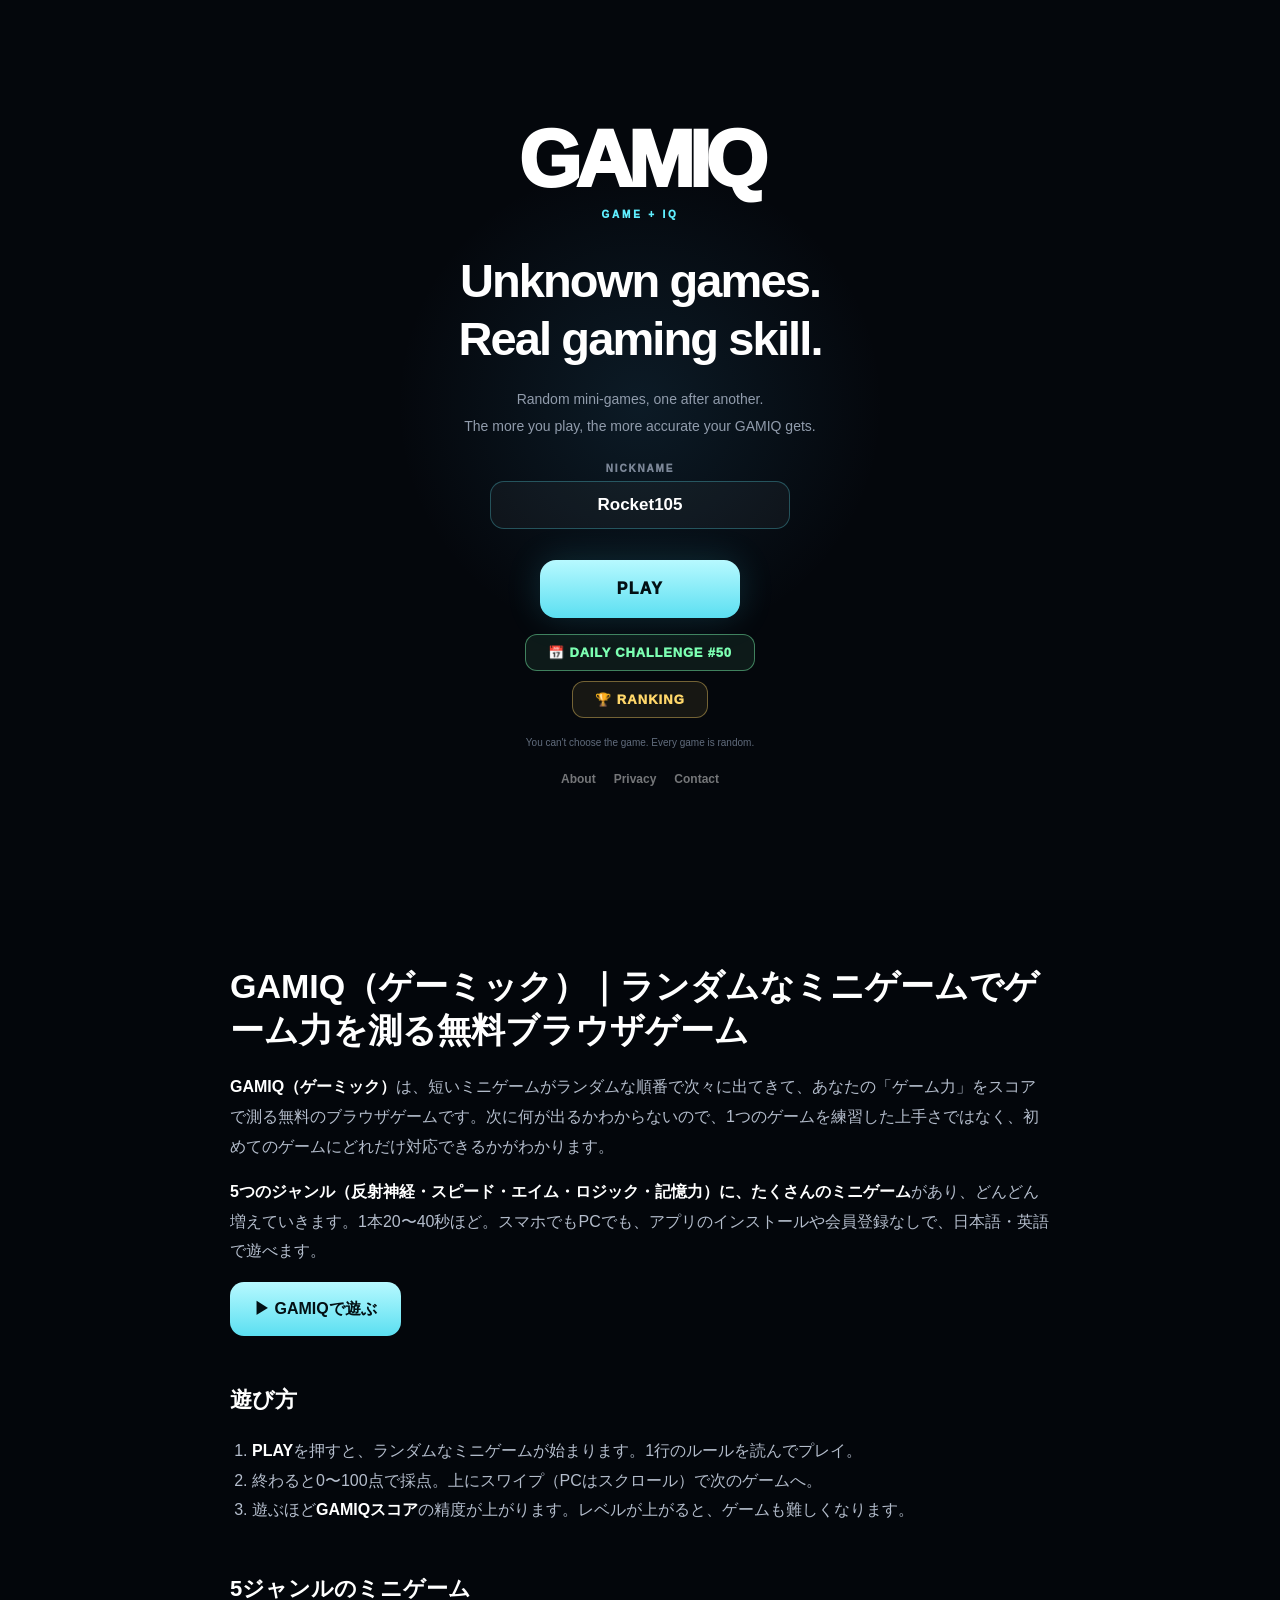
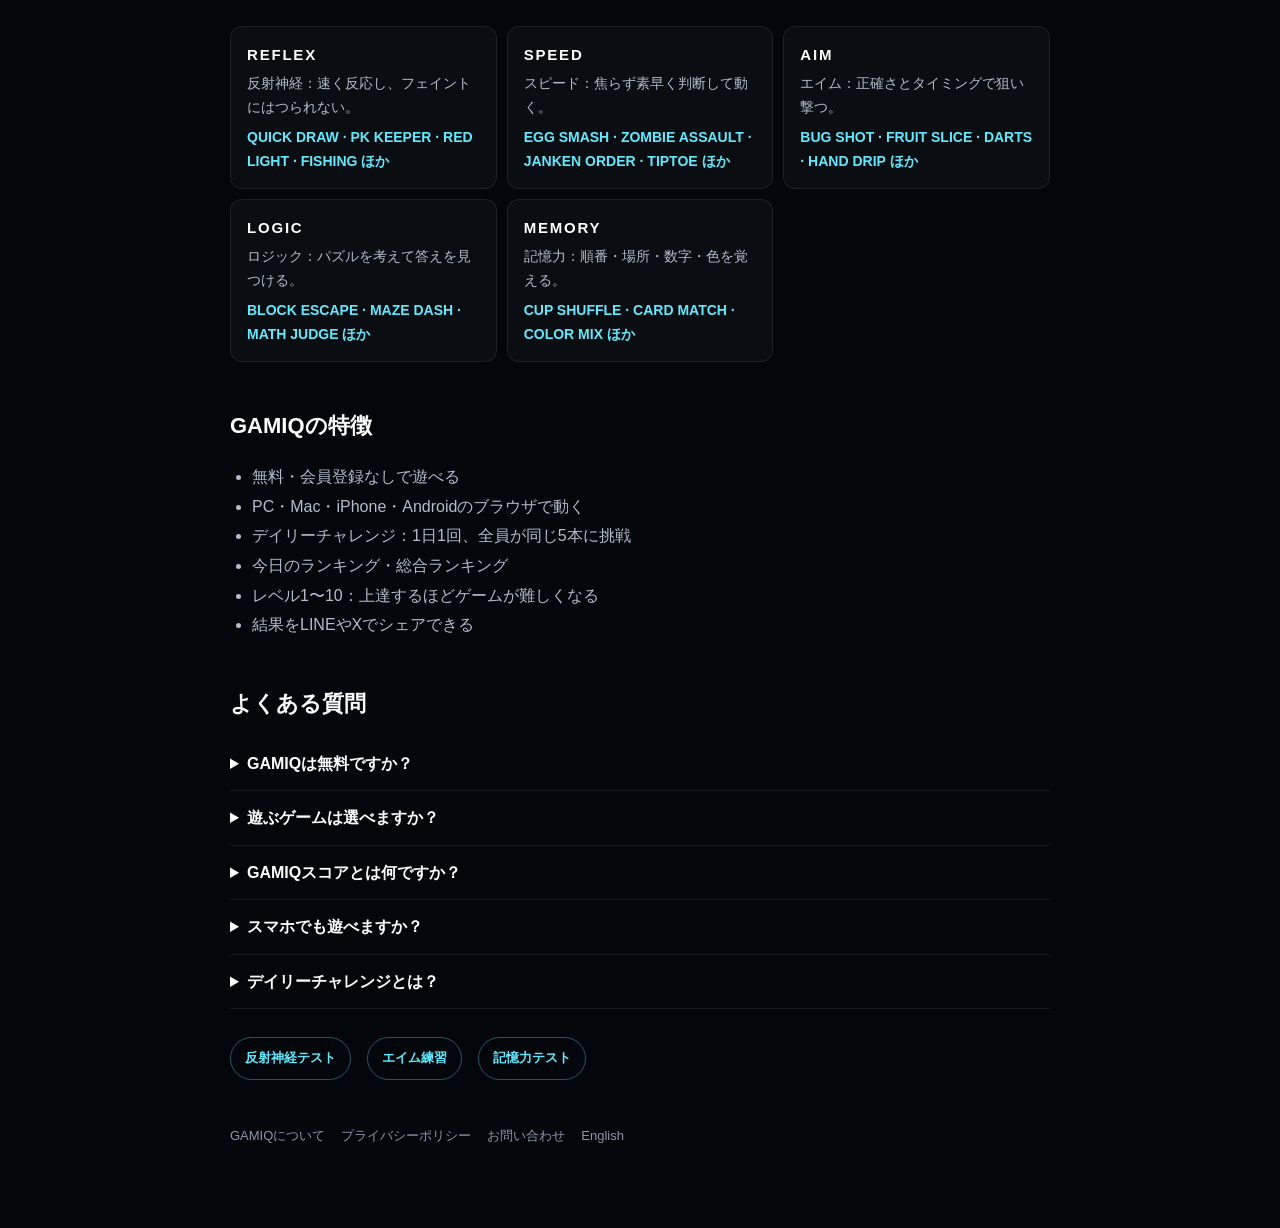
==== commit 02b67cf5: "Update index.html" ====
--- a/index.html
+++ b/index.html
@@ -1,5 +1,5 @@
 <!DOCTYPE html>
-<html lang="en">
+<html lang="ja">
 <head>
   <meta charset="UTF-8">
 
@@ -8,14 +8,9 @@
     content="width=device-width, initial-scale=1, viewport-fit=cover"
   >
 
-  <title>
-    GAMIQ | Random Mini-Games That Measure Your Gaming Skill
-  </title>
+  <title>GAMIQ（ゲーミック）｜ランダムなミニゲームでゲーム力を測る無料ブラウザゲーム</title>
 
-  <meta
-    name="description"
-    content="GAMIQ is a free browser game. Play random mini-games one after another and measure your gaming skill across REFLEX, SPEED, AIM, LOGIC, MEMORY and ADAPT."
-  >
+  <meta name="description" content="GAMIQ（ゲーミック）は、たくさんのミニゲームがランダムに出てくる無料ブラウザゲーム。反射神経・スピード・エイム・ロジック・記憶力から、あなたのゲーム力を測定します。スマホ・PC対応、登録不要。">
 
   <meta
     name="theme-color"
@@ -31,14 +26,14 @@
   <!-- Link preview (LINE, X, Facebook, Discord...) -->
   <meta property="og:type" content="website">
   <meta property="og:site_name" content="GAMIQ">
-  <meta property="og:title" content="GAMIQ | Random mini-games. Real gaming skill.">
+  <meta property="og:title" content="GAMIQ（ゲーミック）｜ランダムなミニゲームで、本当のゲーム力を測れ。">
   <meta property="og:description" content="ランダムに出てくるミニゲームで、あなたの本当のゲーム力を測定。Random mini-games that measure your real gaming skill.">
-  <link rel="canonical" href="https://playgamiq.com/">
+  <link rel="canonical" href="https://playgamiq.com/ja/">
   <link rel="alternate" hreflang="en" href="https://playgamiq.com/">
   <link rel="alternate" hreflang="ja" href="https://playgamiq.com/ja/">
   <link rel="alternate" hreflang="x-default" href="https://playgamiq.com/">
   <meta name="google-adsense-account" content="ca-pub-6898056372113472">
-  <meta property="og:url" content="https://playgamiq.com/">
+  <meta property="og:url" content="https://playgamiq.com/ja/">
   <meta property="og:image" content="https://playgamiq.com/og-image.png">
   <meta property="og:image:width" content="1200">
   <meta property="og:image:height" content="630">
@@ -75,13 +70,13 @@
 
   <script type="application/ld+json">{"@context": "https://schema.org", "@type": "WebSite", "name": "GAMIQ", "alternateName": "ゲーミック", "url": "https://playgamiq.com/", "inLanguage": ["en", "ja"], "publisher": {"@id": "https://playgamiq.com/#org"}}</script>
   <script type="application/ld+json">{"@context": "https://schema.org", "@type": "Organization", "@id": "https://playgamiq.com/#org", "name": "GAMIQ", "alternateName": ["ゲーミック", "playgamiq"], "url": "https://playgamiq.com/", "logo": "https://playgamiq.com/apple-touch-icon.png", "description": "GAMIQ (playgamiq.com) is a free browser game that measures your Game IQ with random mini-games. Not related to the Québec music awards of the same name.", "sameAs": ["https://www.youtube.com/@GAMIQ-k9", "https://www.tiktok.com/@gamiq_k9", "https://x.com/GAMIQ_k9"]}</script>
-  <script type="application/ld+json">{"@context": "https://schema.org", "@type": "VideoGame", "name": "GAMIQ", "alternateName": ["ゲーミック", "GAMIQ (Game IQ)"], "url": "https://playgamiq.com/", "description": "GAMIQ is a free browser game where you play short mini-games one after another, in random order, and get a score for your gaming skill. You never know which game comes next — so instead of practicing one game, GAMIQ shows how well you adapt.", "inLanguage": ["en", "ja"], "gamePlatform": ["Web browser", "PC", "Smartphone"], "applicationCategory": "Game", "operatingSystem": "Any (web browser)", "playMode": "SinglePlayer", "genre": ["Casual", "Mini-games", "Reaction", "Puzzle", "Memory", "Brain game"], "isAccessibleForFree": true, "offers": {"@type": "Offer", "price": "0", "priceCurrency": "USD"}, "image": "https://playgamiq.com/og-image.png", "publisher": {"@id": "https://playgamiq.com/#org"}}</script>
-  <script type="application/ld+json">{"@context": "https://schema.org", "@type": "FAQPage", "mainEntity": [{"@type": "Question", "name": "Is GAMIQ free?", "acceptedAnswer": {"@type": "Answer", "text": "Yes. GAMIQ is completely free to play in your browser. There is nothing to install and no account to create."}}, {"@type": "Question", "name": "Can I choose which game to play?", "acceptedAnswer": {"@type": "Answer", "text": "No. Games come in random order on purpose. GAMIQ measures how well you handle games you did not prepare for."}}, {"@type": "Question", "name": "What is the GAMIQ score?", "acceptedAnswer": {"@type": "Answer", "text": "A number from GAMIQ's own scoring of your mini-game results across REFLEX, SPEED, AIM, LOGIC, MEMORY and ADAPT (how well you adapt to new games). It is a game score, not a medical or psychological IQ test."}}, {"@type": "Question", "name": "Does it work on a phone?", "acceptedAnswer": {"@type": "Answer", "text": "Yes. GAMIQ works on smartphones (swipe for the next game) and on PC (scroll or use the keyboard)."}}, {"@type": "Question", "name": "What is the Daily Challenge?", "acceptedAnswer": {"@type": "Answer", "text": "Once a day, everyone plays the same 5 games — one from each genre — and the results go on a daily ranking."}}]}</script>
+  <script type="application/ld+json">{"@context": "https://schema.org", "@type": "VideoGame", "name": "GAMIQ", "alternateName": ["ゲーミック", "GAMIQ (Game IQ)"], "url": "https://playgamiq.com/ja/", "description": "GAMIQ（ゲーミック）は、短いミニゲームがランダムな順番で次々に出てきて、あなたの「ゲーム力」をスコアで測る無料のブラウザゲームです。次に何が出るかわからないので、1つのゲームを練習した上手さではなく、初めてのゲームにどれだけ対応できるかがわかります。", "inLanguage": ["en", "ja"], "gamePlatform": ["Web browser", "PC", "Smartphone"], "applicationCategory": "Game", "operatingSystem": "Any (web browser)", "playMode": "SinglePlayer", "genre": ["Casual", "Mini-games", "Reaction", "Puzzle", "Memory", "Brain game"], "isAccessibleForFree": true, "offers": {"@type": "Offer", "price": "0", "priceCurrency": "USD"}, "image": "https://playgamiq.com/og-image.png", "publisher": {"@id": "https://playgamiq.com/#org"}}</script>
+  <script type="application/ld+json">{"@context": "https://schema.org", "@type": "FAQPage", "mainEntity": [{"@type": "Question", "name": "GAMIQは無料ですか？", "acceptedAnswer": {"@type": "Answer", "text": "はい。GAMIQはブラウザで遊べる完全無料のゲームです。インストールも会員登録も必要ありません。"}}, {"@type": "Question", "name": "遊ぶゲームは選べますか？", "acceptedAnswer": {"@type": "Answer", "text": "選べません。ゲームはわざとランダムな順番で出てきます。準備していないゲームにどれだけ対応できるかを測るためです。"}}, {"@type": "Question", "name": "GAMIQスコアとは何ですか？", "acceptedAnswer": {"@type": "Answer", "text": "反射神経・スピード・エイム・ロジック・記憶力と、新しいゲームへの適応力（ADAPT）を、ミニゲームの結果からGAMIQ独自の方法で計算したスコアです。ゲーム内の数値であり、医学的・心理学的なIQテストではありません。"}}, {"@type": "Question", "name": "スマホでも遊べますか？", "acceptedAnswer": {"@type": "Answer", "text": "はい。スマホ（スワイプで次のゲームへ）でも、PC（スクロールやキーボードで操作）でも遊べます。"}}, {"@type": "Question", "name": "デイリーチャレンジとは？", "acceptedAnswer": {"@type": "Answer", "text": "1日1回、全員が同じ5本（各ジャンル1本ずつ）に挑戦し、その結果で今日のランキングが決まるモードです。"}}]}</script>
 
   <!-- GAMIQ V2 CSS -->
   <link
     rel="stylesheet"
-    href="./js/styles.css"
+    href="/js/styles.css"
   >
 </head>
 
@@ -91,28 +86,28 @@
 
   <!-- Readable text for search engines, AI and people (no JavaScript needed).
        Shown below the start screen; hidden while playing. -->
-  <main id="gamiq-info" class="gq-info" lang="en">
-    <h1>GAMIQ — free random mini-games that measure your gaming skill</h1>
-    <p><strong>GAMIQ</strong> is a free browser game where you play short mini-games one after another, in random order, and get a score for your gaming skill. You never know which game comes next — so instead of practicing one game, GAMIQ shows how well you adapt.</p><p>There are <strong>many mini-games in 5 genres</strong> (REFLEX, SPEED, AIM, LOGIC and MEMORY), and new ones keep coming. Each game takes about 20–40 seconds. It works on PC and smartphone, in English and Japanese, with no download and no sign-up.</p>
-    <p><a class="gq-info-play" href="#top">▶ Play GAMIQ</a></p>
-    <h2>How to play</h2>
-    <ol><li>Press <strong>PLAY</strong>. A random mini-game starts — read the one-line rule and play.</li><li>When it ends you get a score from 0 to 100. Swipe up (or scroll) for the next game.</li><li>The more you play, the more accurate your <strong>GAMIQ score</strong> becomes. Your level goes up and the games get harder.</li></ol>
-    <h2>Mini-games in 5 genres</h2>
-    <ul class="gq-info-genres"><li><h3>REFLEX</h3><p>React fast — and don't fall for fakes.</p><p class="gq-info-games">QUICK DRAW · PK KEEPER · RED LIGHT · FISHING · and more</p></li><li><h3>SPEED</h3><p>Decide and act quickly under pressure.</p><p class="gq-info-games">EGG SMASH · ZOMBIE ASSAULT · JANKEN ORDER · TIPTOE · and more</p></li><li><h3>AIM</h3><p>Hit the target with precision and timing.</p><p class="gq-info-games">BUG SHOT · FRUIT SLICE · DARTS · HAND DRIP · and more</p></li><li><h3>LOGIC</h3><p>Think through puzzles and find the answer.</p><p class="gq-info-games">BLOCK ESCAPE · MAZE DASH · MATH JUDGE · and more</p></li><li><h3>MEMORY</h3><p>Remember orders, places, numbers and colors.</p><p class="gq-info-games">CUP SHUFFLE · CARD MATCH · COLOR MIX · and more</p></li></ul>
-    <h2>Features</h2>
-    <ul><li>Free to play, no account needed</li><li>Works in the browser on PC, Mac, iPhone and Android</li><li>Daily Challenge: the same 5 games for everyone, once a day</li><li>Daily and all-time rankings</li><li>Levels 1–10: games get harder as you improve</li><li>Share your result on LINE, X and more</li></ul>
-    <h2>FAQ</h2>
-    <div class="gq-info-faq"><details><summary>Is GAMIQ free?</summary><p>Yes. GAMIQ is completely free to play in your browser. There is nothing to install and no account to create.</p></details><details><summary>Can I choose which game to play?</summary><p>No. Games come in random order on purpose. GAMIQ measures how well you handle games you did not prepare for.</p></details><details><summary>What is the GAMIQ score?</summary><p>A number from GAMIQ's own scoring of your mini-game results across REFLEX, SPEED, AIM, LOGIC, MEMORY and ADAPT (how well you adapt to new games). It is a game score, not a medical or psychological IQ test.</p></details><details><summary>Does it work on a phone?</summary><p>Yes. GAMIQ works on smartphones (swipe for the next game) and on PC (scroll or use the keyboard).</p></details><details><summary>What is the Daily Challenge?</summary><p>Once a day, everyone plays the same 5 games — one from each genre — and the results go on a daily ranking.</p></details></div>
+  <main id="gamiq-info" class="gq-info" lang="ja">
+    <h1>GAMIQ（ゲーミック）｜ランダムなミニゲームでゲーム力を測る無料ブラウザゲーム</h1>
+    <p><strong>GAMIQ（ゲーミック）</strong>は、短いミニゲームがランダムな順番で次々に出てきて、あなたの「ゲーム力」をスコアで測る無料のブラウザゲームです。次に何が出るかわからないので、1つのゲームを練習した上手さではなく、初めてのゲームにどれだけ対応できるかがわかります。</p><p><strong>5つのジャンル（反射神経・スピード・エイム・ロジック・記憶力）に、たくさんのミニゲーム</strong>があり、どんどん増えていきます。1本20〜40秒ほど。スマホでもPCでも、アプリのインストールや会員登録なしで、日本語・英語で遊べます。</p>
+    <p><a class="gq-info-play" href="#top">▶ GAMIQで遊ぶ</a></p>
+    <h2>遊び方</h2>
+    <ol><li><strong>PLAY</strong>を押すと、ランダムなミニゲームが始まります。1行のルールを読んでプレイ。</li><li>終わると0〜100点で採点。上にスワイプ（PCはスクロール）で次のゲームへ。</li><li>遊ぶほど<strong>GAMIQスコア</strong>の精度が上がります。レベルが上がると、ゲームも難しくなります。</li></ol>
+    <h2>5ジャンルのミニゲーム</h2>
+    <ul class="gq-info-genres"><li><h3>REFLEX</h3><p>反射神経：速く反応し、フェイントにはつられない。</p><p class="gq-info-games">QUICK DRAW · PK KEEPER · RED LIGHT · FISHING ほか</p></li><li><h3>SPEED</h3><p>スピード：焦らず素早く判断して動く。</p><p class="gq-info-games">EGG SMASH · ZOMBIE ASSAULT · JANKEN ORDER · TIPTOE ほか</p></li><li><h3>AIM</h3><p>エイム：正確さとタイミングで狙い撃つ。</p><p class="gq-info-games">BUG SHOT · FRUIT SLICE · DARTS · HAND DRIP ほか</p></li><li><h3>LOGIC</h3><p>ロジック：パズルを考えて答えを見つける。</p><p class="gq-info-games">BLOCK ESCAPE · MAZE DASH · MATH JUDGE ほか</p></li><li><h3>MEMORY</h3><p>記憶力：順番・場所・数字・色を覚える。</p><p class="gq-info-games">CUP SHUFFLE · CARD MATCH · COLOR MIX ほか</p></li></ul>
+    <h2>GAMIQの特徴</h2>
+    <ul><li>無料・会員登録なしで遊べる</li><li>PC・Mac・iPhone・Androidのブラウザで動く</li><li>デイリーチャレンジ：1日1回、全員が同じ5本に挑戦</li><li>今日のランキング・総合ランキング</li><li>レベル1〜10：上達するほどゲームが難しくなる</li><li>結果をLINEやXでシェアできる</li></ul>
+    <h2>よくある質問</h2>
+    <div class="gq-info-faq"><details><summary>GAMIQは無料ですか？</summary><p>はい。GAMIQはブラウザで遊べる完全無料のゲームです。インストールも会員登録も必要ありません。</p></details><details><summary>遊ぶゲームは選べますか？</summary><p>選べません。ゲームはわざとランダムな順番で出てきます。準備していないゲームにどれだけ対応できるかを測るためです。</p></details><details><summary>GAMIQスコアとは何ですか？</summary><p>反射神経・スピード・エイム・ロジック・記憶力と、新しいゲームへの適応力（ADAPT）を、ミニゲームの結果からGAMIQ独自の方法で計算したスコアです。ゲーム内の数値であり、医学的・心理学的なIQテストではありません。</p></details><details><summary>スマホでも遊べますか？</summary><p>はい。スマホ（スワイプで次のゲームへ）でも、PC（スクロールやキーボードで操作）でも遊べます。</p></details><details><summary>デイリーチャレンジとは？</summary><p>1日1回、全員が同じ5本（各ジャンル1本ずつ）に挑戦し、その結果で今日のランキングが決まるモードです。</p></details></div>
     <nav class="gq-info-links gq-info-pages">
-      <a href="/reaction-time-test">Reaction time test</a>
-      <a href="/aim-trainer">Aim trainer</a>
-      <a href="/memory-test">Memory test</a>
+      <a href="/ja/reaction-time-test">反射神経テスト</a>
+      <a href="/ja/aim-trainer">エイム練習</a>
+      <a href="/ja/memory-test">記憶力テスト</a>
     </nav>
     <nav class="gq-info-links">
-      <a href="/about?lang=en">About</a>
-      <a href="/privacy?lang=en">Privacy</a>
-      <a href="/contact?lang=en">Contact</a>
-      <a href="/ja/" hreflang="ja">日本語</a>
+      <a href="/about?lang=ja">GAMIQについて</a>
+      <a href="/privacy?lang=ja">プライバシーポリシー</a>
+      <a href="/contact?lang=ja">お問い合わせ</a>
+      <a href="/" hreflang="en">English</a>
     </nav>
   </main>
 
@@ -122,15 +117,15 @@
     aria-label="Site information"
     hidden
   >
-    <a href="./about">
+    <a href="/about">
       About
     </a>
 
-    <a href="./privacy">
+    <a href="/privacy">
       Privacy
     </a>
 
-    <a href="./contact">
+    <a href="/contact">
       Contact
     </a>
   </nav>
@@ -139,7 +134,7 @@
   <!-- GAMIQ V2 -->
   <script
     type="module"
-    src="./js/app.js"
+    src="/js/app.js"
   ></script>
 
 </body>
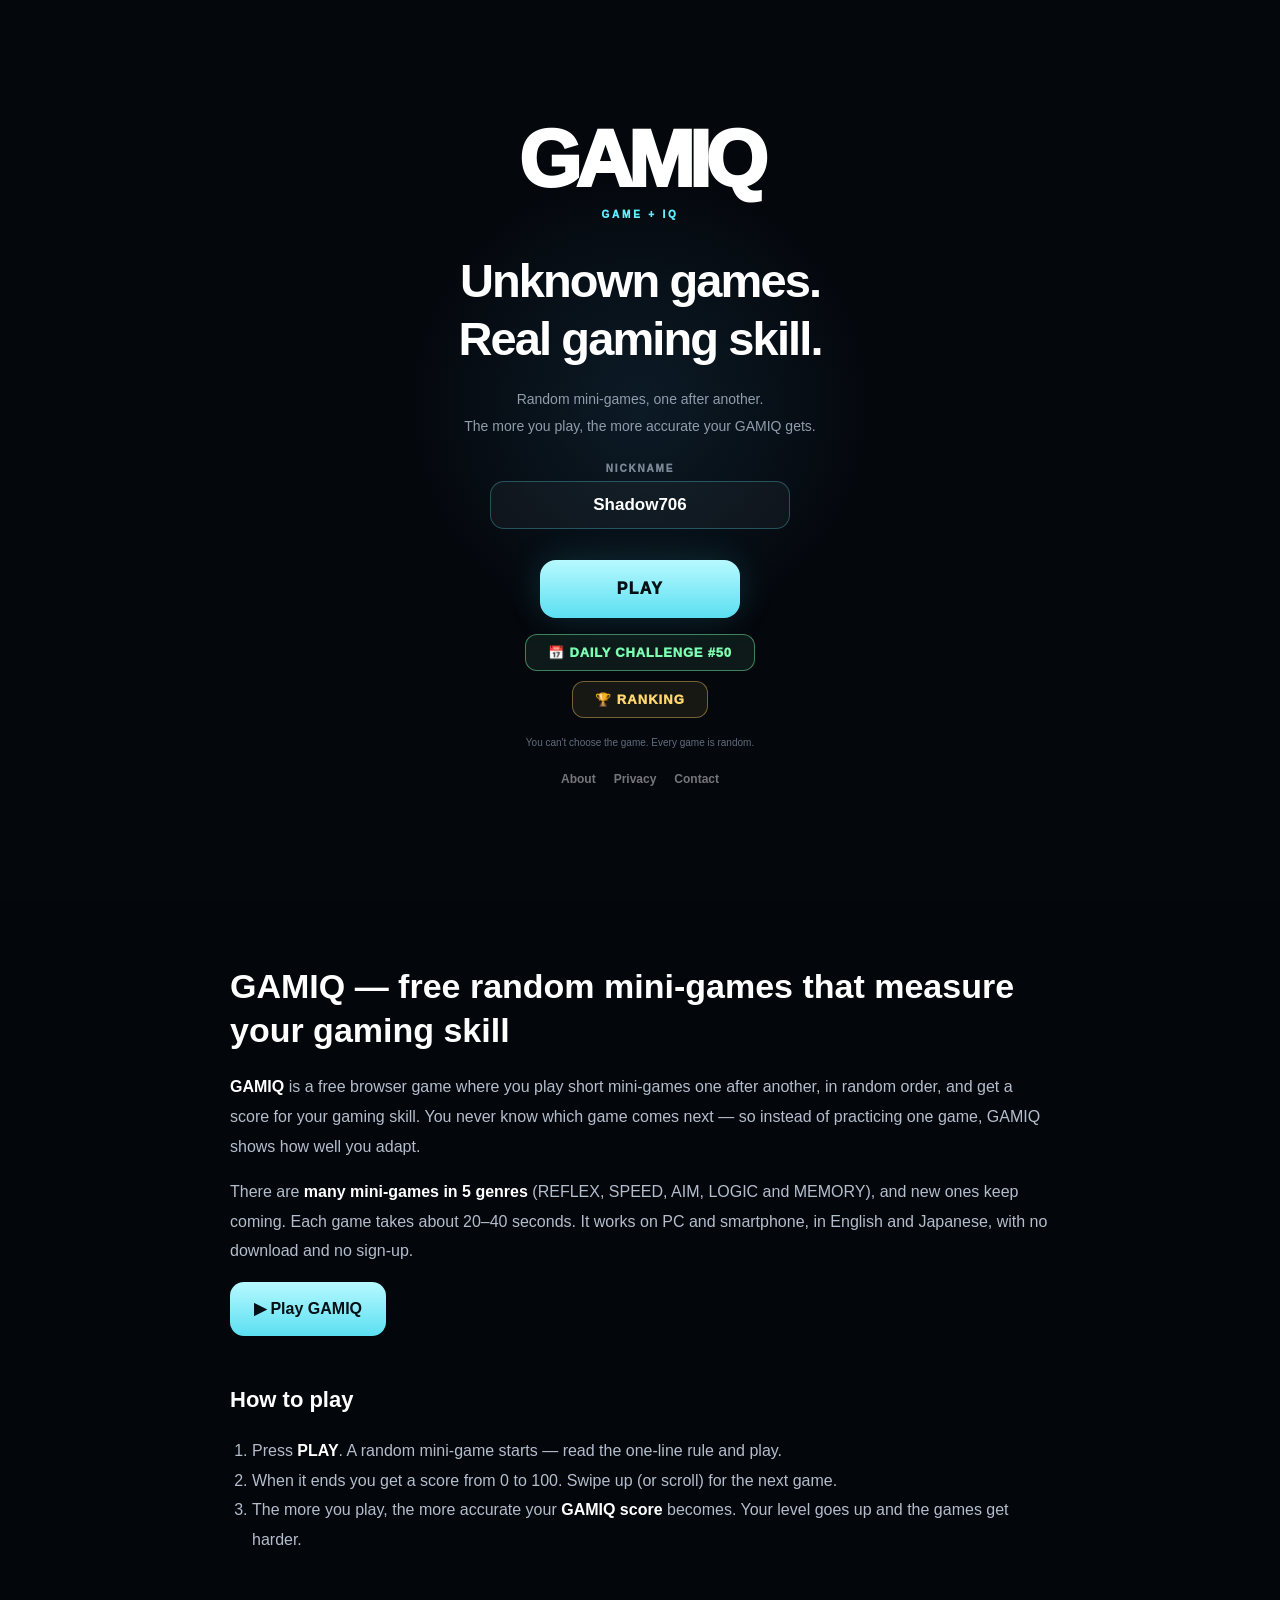
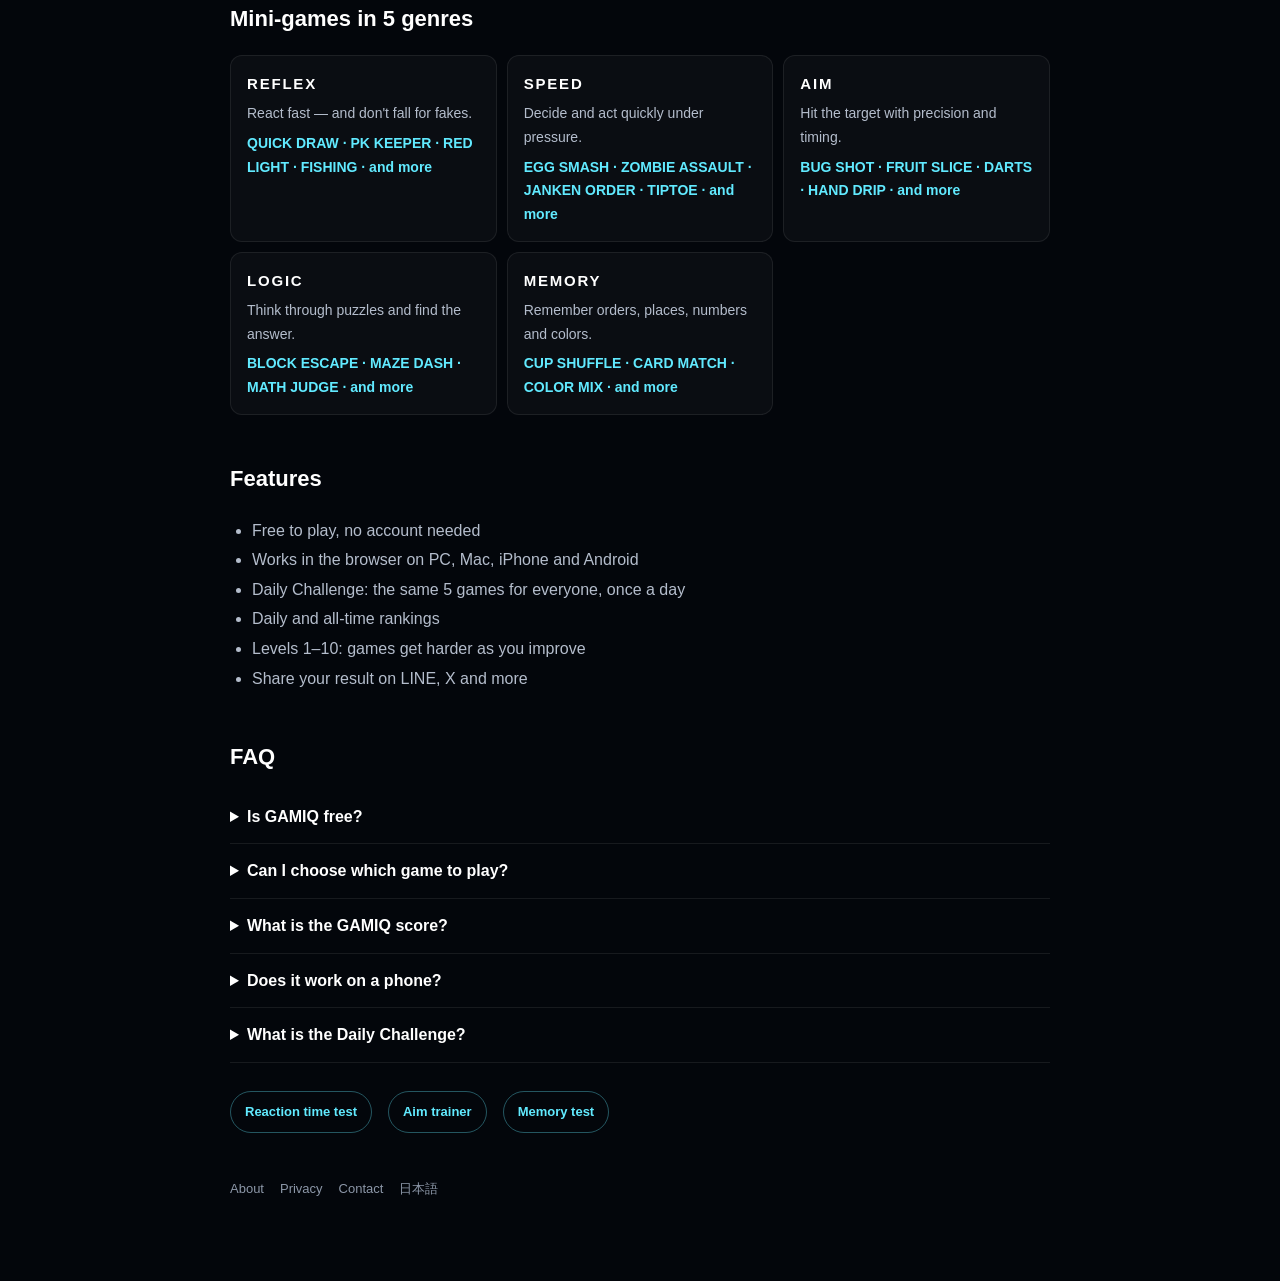
==== commit 816f4144: "Update index.html" ====
--- a/index.html
+++ b/index.html
@@ -1,5 +1,5 @@
 <!DOCTYPE html>
-<html lang="ja">
+<html lang="en">
 <head>
   <meta charset="UTF-8">
 
@@ -8,9 +8,14 @@
     content="width=device-width, initial-scale=1, viewport-fit=cover"
   >
 
-  <title>GAMIQ（ゲーミック）｜ランダムなミニゲームでゲーム力を測る無料ブラウザゲーム</title>
+  <title>
+    GAMIQ | Random Mini-Games That Measure Your Gaming Skill
+  </title>
 
-  <meta name="description" content="GAMIQ（ゲーミック）は、たくさんのミニゲームがランダムに出てくる無料ブラウザゲーム。反射神経・スピード・エイム・ロジック・記憶力から、あなたのゲーム力を測定します。スマホ・PC対応、登録不要。">
+  <meta
+    name="description"
+    content="GAMIQ is a free browser game. Play random mini-games one after another and measure your gaming skill across REFLEX, SPEED, AIM, LOGIC, MEMORY and ADAPT."
+  >
 
   <meta
     name="theme-color"
@@ -26,14 +31,14 @@
   <!-- Link preview (LINE, X, Facebook, Discord...) -->
   <meta property="og:type" content="website">
   <meta property="og:site_name" content="GAMIQ">
-  <meta property="og:title" content="GAMIQ（ゲーミック）｜ランダムなミニゲームで、本当のゲーム力を測れ。">
+  <meta property="og:title" content="GAMIQ | Random mini-games. Real gaming skill.">
   <meta property="og:description" content="ランダムに出てくるミニゲームで、あなたの本当のゲーム力を測定。Random mini-games that measure your real gaming skill.">
-  <link rel="canonical" href="https://playgamiq.com/ja/">
+  <link rel="canonical" href="https://playgamiq.com/">
   <link rel="alternate" hreflang="en" href="https://playgamiq.com/">
   <link rel="alternate" hreflang="ja" href="https://playgamiq.com/ja/">
   <link rel="alternate" hreflang="x-default" href="https://playgamiq.com/">
   <meta name="google-adsense-account" content="ca-pub-6898056372113472">
-  <meta property="og:url" content="https://playgamiq.com/ja/">
+  <meta property="og:url" content="https://playgamiq.com/">
   <meta property="og:image" content="https://playgamiq.com/og-image.png">
   <meta property="og:image:width" content="1200">
   <meta property="og:image:height" content="630">
@@ -70,13 +75,13 @@
 
   <script type="application/ld+json">{"@context": "https://schema.org", "@type": "WebSite", "name": "GAMIQ", "alternateName": "ゲーミック", "url": "https://playgamiq.com/", "inLanguage": ["en", "ja"], "publisher": {"@id": "https://playgamiq.com/#org"}}</script>
   <script type="application/ld+json">{"@context": "https://schema.org", "@type": "Organization", "@id": "https://playgamiq.com/#org", "name": "GAMIQ", "alternateName": ["ゲーミック", "playgamiq"], "url": "https://playgamiq.com/", "logo": "https://playgamiq.com/apple-touch-icon.png", "description": "GAMIQ (playgamiq.com) is a free browser game that measures your Game IQ with random mini-games. Not related to the Québec music awards of the same name.", "sameAs": ["https://www.youtube.com/@GAMIQ-k9", "https://www.tiktok.com/@gamiq_k9", "https://x.com/GAMIQ_k9"]}</script>
-  <script type="application/ld+json">{"@context": "https://schema.org", "@type": "VideoGame", "name": "GAMIQ", "alternateName": ["ゲーミック", "GAMIQ (Game IQ)"], "url": "https://playgamiq.com/ja/", "description": "GAMIQ（ゲーミック）は、短いミニゲームがランダムな順番で次々に出てきて、あなたの「ゲーム力」をスコアで測る無料のブラウザゲームです。次に何が出るかわからないので、1つのゲームを練習した上手さではなく、初めてのゲームにどれだけ対応できるかがわかります。", "inLanguage": ["en", "ja"], "gamePlatform": ["Web browser", "PC", "Smartphone"], "applicationCategory": "Game", "operatingSystem": "Any (web browser)", "playMode": "SinglePlayer", "genre": ["Casual", "Mini-games", "Reaction", "Puzzle", "Memory", "Brain game"], "isAccessibleForFree": true, "offers": {"@type": "Offer", "price": "0", "priceCurrency": "USD"}, "image": "https://playgamiq.com/og-image.png", "publisher": {"@id": "https://playgamiq.com/#org"}}</script>
-  <script type="application/ld+json">{"@context": "https://schema.org", "@type": "FAQPage", "mainEntity": [{"@type": "Question", "name": "GAMIQは無料ですか？", "acceptedAnswer": {"@type": "Answer", "text": "はい。GAMIQはブラウザで遊べる完全無料のゲームです。インストールも会員登録も必要ありません。"}}, {"@type": "Question", "name": "遊ぶゲームは選べますか？", "acceptedAnswer": {"@type": "Answer", "text": "選べません。ゲームはわざとランダムな順番で出てきます。準備していないゲームにどれだけ対応できるかを測るためです。"}}, {"@type": "Question", "name": "GAMIQスコアとは何ですか？", "acceptedAnswer": {"@type": "Answer", "text": "反射神経・スピード・エイム・ロジック・記憶力と、新しいゲームへの適応力（ADAPT）を、ミニゲームの結果からGAMIQ独自の方法で計算したスコアです。ゲーム内の数値であり、医学的・心理学的なIQテストではありません。"}}, {"@type": "Question", "name": "スマホでも遊べますか？", "acceptedAnswer": {"@type": "Answer", "text": "はい。スマホ（スワイプで次のゲームへ）でも、PC（スクロールやキーボードで操作）でも遊べます。"}}, {"@type": "Question", "name": "デイリーチャレンジとは？", "acceptedAnswer": {"@type": "Answer", "text": "1日1回、全員が同じ5本（各ジャンル1本ずつ）に挑戦し、その結果で今日のランキングが決まるモードです。"}}]}</script>
+  <script type="application/ld+json">{"@context": "https://schema.org", "@type": "VideoGame", "name": "GAMIQ", "alternateName": ["ゲーミック", "GAMIQ (Game IQ)"], "url": "https://playgamiq.com/", "description": "GAMIQ is a free browser game where you play short mini-games one after another, in random order, and get a score for your gaming skill. You never know which game comes next — so instead of practicing one game, GAMIQ shows how well you adapt.", "inLanguage": ["en", "ja"], "gamePlatform": ["Web browser", "PC", "Smartphone"], "applicationCategory": "Game", "operatingSystem": "Any (web browser)", "playMode": "SinglePlayer", "genre": ["Casual", "Mini-games", "Reaction", "Puzzle", "Memory", "Brain game"], "isAccessibleForFree": true, "offers": {"@type": "Offer", "price": "0", "priceCurrency": "USD"}, "image": "https://playgamiq.com/og-image.png", "publisher": {"@id": "https://playgamiq.com/#org"}}</script>
+  <script type="application/ld+json">{"@context": "https://schema.org", "@type": "FAQPage", "mainEntity": [{"@type": "Question", "name": "Is GAMIQ free?", "acceptedAnswer": {"@type": "Answer", "text": "Yes. GAMIQ is completely free to play in your browser. There is nothing to install and no account to create."}}, {"@type": "Question", "name": "Can I choose which game to play?", "acceptedAnswer": {"@type": "Answer", "text": "No. Games come in random order on purpose. GAMIQ measures how well you handle games you did not prepare for."}}, {"@type": "Question", "name": "What is the GAMIQ score?", "acceptedAnswer": {"@type": "Answer", "text": "A number from GAMIQ's own scoring of your mini-game results across REFLEX, SPEED, AIM, LOGIC, MEMORY and ADAPT (how well you adapt to new games). It is a game score, not a medical or psychological IQ test."}}, {"@type": "Question", "name": "Does it work on a phone?", "acceptedAnswer": {"@type": "Answer", "text": "Yes. GAMIQ works on smartphones (swipe for the next game) and on PC (scroll or use the keyboard)."}}, {"@type": "Question", "name": "What is the Daily Challenge?", "acceptedAnswer": {"@type": "Answer", "text": "Once a day, everyone plays the same 5 games — one from each genre — and the results go on a daily ranking."}}]}</script>
 
   <!-- GAMIQ V2 CSS -->
   <link
     rel="stylesheet"
-    href="/js/styles.css"
+    href="./js/styles.css"
   >
 </head>
 
@@ -86,28 +91,28 @@
 
   <!-- Readable text for search engines, AI and people (no JavaScript needed).
        Shown below the start screen; hidden while playing. -->
-  <main id="gamiq-info" class="gq-info" lang="ja">
-    <h1>GAMIQ（ゲーミック）｜ランダムなミニゲームでゲーム力を測る無料ブラウザゲーム</h1>
-    <p><strong>GAMIQ（ゲーミック）</strong>は、短いミニゲームがランダムな順番で次々に出てきて、あなたの「ゲーム力」をスコアで測る無料のブラウザゲームです。次に何が出るかわからないので、1つのゲームを練習した上手さではなく、初めてのゲームにどれだけ対応できるかがわかります。</p><p><strong>5つのジャンル（反射神経・スピード・エイム・ロジック・記憶力）に、たくさんのミニゲーム</strong>があり、どんどん増えていきます。1本20〜40秒ほど。スマホでもPCでも、アプリのインストールや会員登録なしで、日本語・英語で遊べます。</p>
-    <p><a class="gq-info-play" href="#top">▶ GAMIQで遊ぶ</a></p>
-    <h2>遊び方</h2>
-    <ol><li><strong>PLAY</strong>を押すと、ランダムなミニゲームが始まります。1行のルールを読んでプレイ。</li><li>終わると0〜100点で採点。上にスワイプ（PCはスクロール）で次のゲームへ。</li><li>遊ぶほど<strong>GAMIQスコア</strong>の精度が上がります。レベルが上がると、ゲームも難しくなります。</li></ol>
-    <h2>5ジャンルのミニゲーム</h2>
-    <ul class="gq-info-genres"><li><h3>REFLEX</h3><p>反射神経：速く反応し、フェイントにはつられない。</p><p class="gq-info-games">QUICK DRAW · PK KEEPER · RED LIGHT · FISHING ほか</p></li><li><h3>SPEED</h3><p>スピード：焦らず素早く判断して動く。</p><p class="gq-info-games">EGG SMASH · ZOMBIE ASSAULT · JANKEN ORDER · TIPTOE ほか</p></li><li><h3>AIM</h3><p>エイム：正確さとタイミングで狙い撃つ。</p><p class="gq-info-games">BUG SHOT · FRUIT SLICE · DARTS · HAND DRIP ほか</p></li><li><h3>LOGIC</h3><p>ロジック：パズルを考えて答えを見つける。</p><p class="gq-info-games">BLOCK ESCAPE · MAZE DASH · MATH JUDGE ほか</p></li><li><h3>MEMORY</h3><p>記憶力：順番・場所・数字・色を覚える。</p><p class="gq-info-games">CUP SHUFFLE · CARD MATCH · COLOR MIX ほか</p></li></ul>
-    <h2>GAMIQの特徴</h2>
-    <ul><li>無料・会員登録なしで遊べる</li><li>PC・Mac・iPhone・Androidのブラウザで動く</li><li>デイリーチャレンジ：1日1回、全員が同じ5本に挑戦</li><li>今日のランキング・総合ランキング</li><li>レベル1〜10：上達するほどゲームが難しくなる</li><li>結果をLINEやXでシェアできる</li></ul>
-    <h2>よくある質問</h2>
-    <div class="gq-info-faq"><details><summary>GAMIQは無料ですか？</summary><p>はい。GAMIQはブラウザで遊べる完全無料のゲームです。インストールも会員登録も必要ありません。</p></details><details><summary>遊ぶゲームは選べますか？</summary><p>選べません。ゲームはわざとランダムな順番で出てきます。準備していないゲームにどれだけ対応できるかを測るためです。</p></details><details><summary>GAMIQスコアとは何ですか？</summary><p>反射神経・スピード・エイム・ロジック・記憶力と、新しいゲームへの適応力（ADAPT）を、ミニゲームの結果からGAMIQ独自の方法で計算したスコアです。ゲーム内の数値であり、医学的・心理学的なIQテストではありません。</p></details><details><summary>スマホでも遊べますか？</summary><p>はい。スマホ（スワイプで次のゲームへ）でも、PC（スクロールやキーボードで操作）でも遊べます。</p></details><details><summary>デイリーチャレンジとは？</summary><p>1日1回、全員が同じ5本（各ジャンル1本ずつ）に挑戦し、その結果で今日のランキングが決まるモードです。</p></details></div>
+  <main id="gamiq-info" class="gq-info" lang="en">
+    <h1>GAMIQ — free random mini-games that measure your gaming skill</h1>
+    <p><strong>GAMIQ</strong> is a free browser game where you play short mini-games one after another, in random order, and get a score for your gaming skill. You never know which game comes next — so instead of practicing one game, GAMIQ shows how well you adapt.</p><p>There are <strong>many mini-games in 5 genres</strong> (REFLEX, SPEED, AIM, LOGIC and MEMORY), and new ones keep coming. Each game takes about 20–40 seconds. It works on PC and smartphone, in English and Japanese, with no download and no sign-up.</p>
+    <p><a class="gq-info-play" href="#top">▶ Play GAMIQ</a></p>
+    <h2>How to play</h2>
+    <ol><li>Press <strong>PLAY</strong>. A random mini-game starts — read the one-line rule and play.</li><li>When it ends you get a score from 0 to 100. Swipe up (or scroll) for the next game.</li><li>The more you play, the more accurate your <strong>GAMIQ score</strong> becomes. Your level goes up and the games get harder.</li></ol>
+    <h2>Mini-games in 5 genres</h2>
+    <ul class="gq-info-genres"><li><h3>REFLEX</h3><p>React fast — and don't fall for fakes.</p><p class="gq-info-games">QUICK DRAW · PK KEEPER · RED LIGHT · FISHING · and more</p></li><li><h3>SPEED</h3><p>Decide and act quickly under pressure.</p><p class="gq-info-games">EGG SMASH · ZOMBIE ASSAULT · JANKEN ORDER · TIPTOE · and more</p></li><li><h3>AIM</h3><p>Hit the target with precision and timing.</p><p class="gq-info-games">BUG SHOT · FRUIT SLICE · DARTS · HAND DRIP · and more</p></li><li><h3>LOGIC</h3><p>Think through puzzles and find the answer.</p><p class="gq-info-games">BLOCK ESCAPE · MAZE DASH · MATH JUDGE · and more</p></li><li><h3>MEMORY</h3><p>Remember orders, places, numbers and colors.</p><p class="gq-info-games">CUP SHUFFLE · CARD MATCH · COLOR MIX · and more</p></li></ul>
+    <h2>Features</h2>
+    <ul><li>Free to play, no account needed</li><li>Works in the browser on PC, Mac, iPhone and Android</li><li>Daily Challenge: the same 5 games for everyone, once a day</li><li>Daily and all-time rankings</li><li>Levels 1–10: games get harder as you improve</li><li>Share your result on LINE, X and more</li></ul>
+    <h2>FAQ</h2>
+    <div class="gq-info-faq"><details><summary>Is GAMIQ free?</summary><p>Yes. GAMIQ is completely free to play in your browser. There is nothing to install and no account to create.</p></details><details><summary>Can I choose which game to play?</summary><p>No. Games come in random order on purpose. GAMIQ measures how well you handle games you did not prepare for.</p></details><details><summary>What is the GAMIQ score?</summary><p>A number from GAMIQ's own scoring of your mini-game results across REFLEX, SPEED, AIM, LOGIC, MEMORY and ADAPT (how well you adapt to new games). It is a game score, not a medical or psychological IQ test.</p></details><details><summary>Does it work on a phone?</summary><p>Yes. GAMIQ works on smartphones (swipe for the next game) and on PC (scroll or use the keyboard).</p></details><details><summary>What is the Daily Challenge?</summary><p>Once a day, everyone plays the same 5 games — one from each genre — and the results go on a daily ranking.</p></details></div>
     <nav class="gq-info-links gq-info-pages">
-      <a href="/ja/reaction-time-test">反射神経テスト</a>
-      <a href="/ja/aim-trainer">エイム練習</a>
-      <a href="/ja/memory-test">記憶力テスト</a>
+      <a href="/reaction-time-test">Reaction time test</a>
+      <a href="/aim-trainer">Aim trainer</a>
+      <a href="/memory-test">Memory test</a>
     </nav>
     <nav class="gq-info-links">
-      <a href="/about?lang=ja">GAMIQについて</a>
-      <a href="/privacy?lang=ja">プライバシーポリシー</a>
-      <a href="/contact?lang=ja">お問い合わせ</a>
-      <a href="/" hreflang="en">English</a>
+      <a href="/about?lang=en">About</a>
+      <a href="/privacy?lang=en">Privacy</a>
+      <a href="/contact?lang=en">Contact</a>
+      <a href="/ja/" hreflang="ja">日本語</a>
     </nav>
   </main>
 
@@ -117,15 +122,15 @@
     aria-label="Site information"
     hidden
   >
-    <a href="/about">
+    <a href="./about">
       About
     </a>
 
-    <a href="/privacy">
+    <a href="./privacy">
       Privacy
     </a>
 
-    <a href="/contact">
+    <a href="./contact">
       Contact
     </a>
   </nav>
@@ -134,7 +139,7 @@
   <!-- GAMIQ V2 -->
   <script
     type="module"
-    src="/js/app.js"
+    src="./js/app.js"
   ></script>
 
 </body>
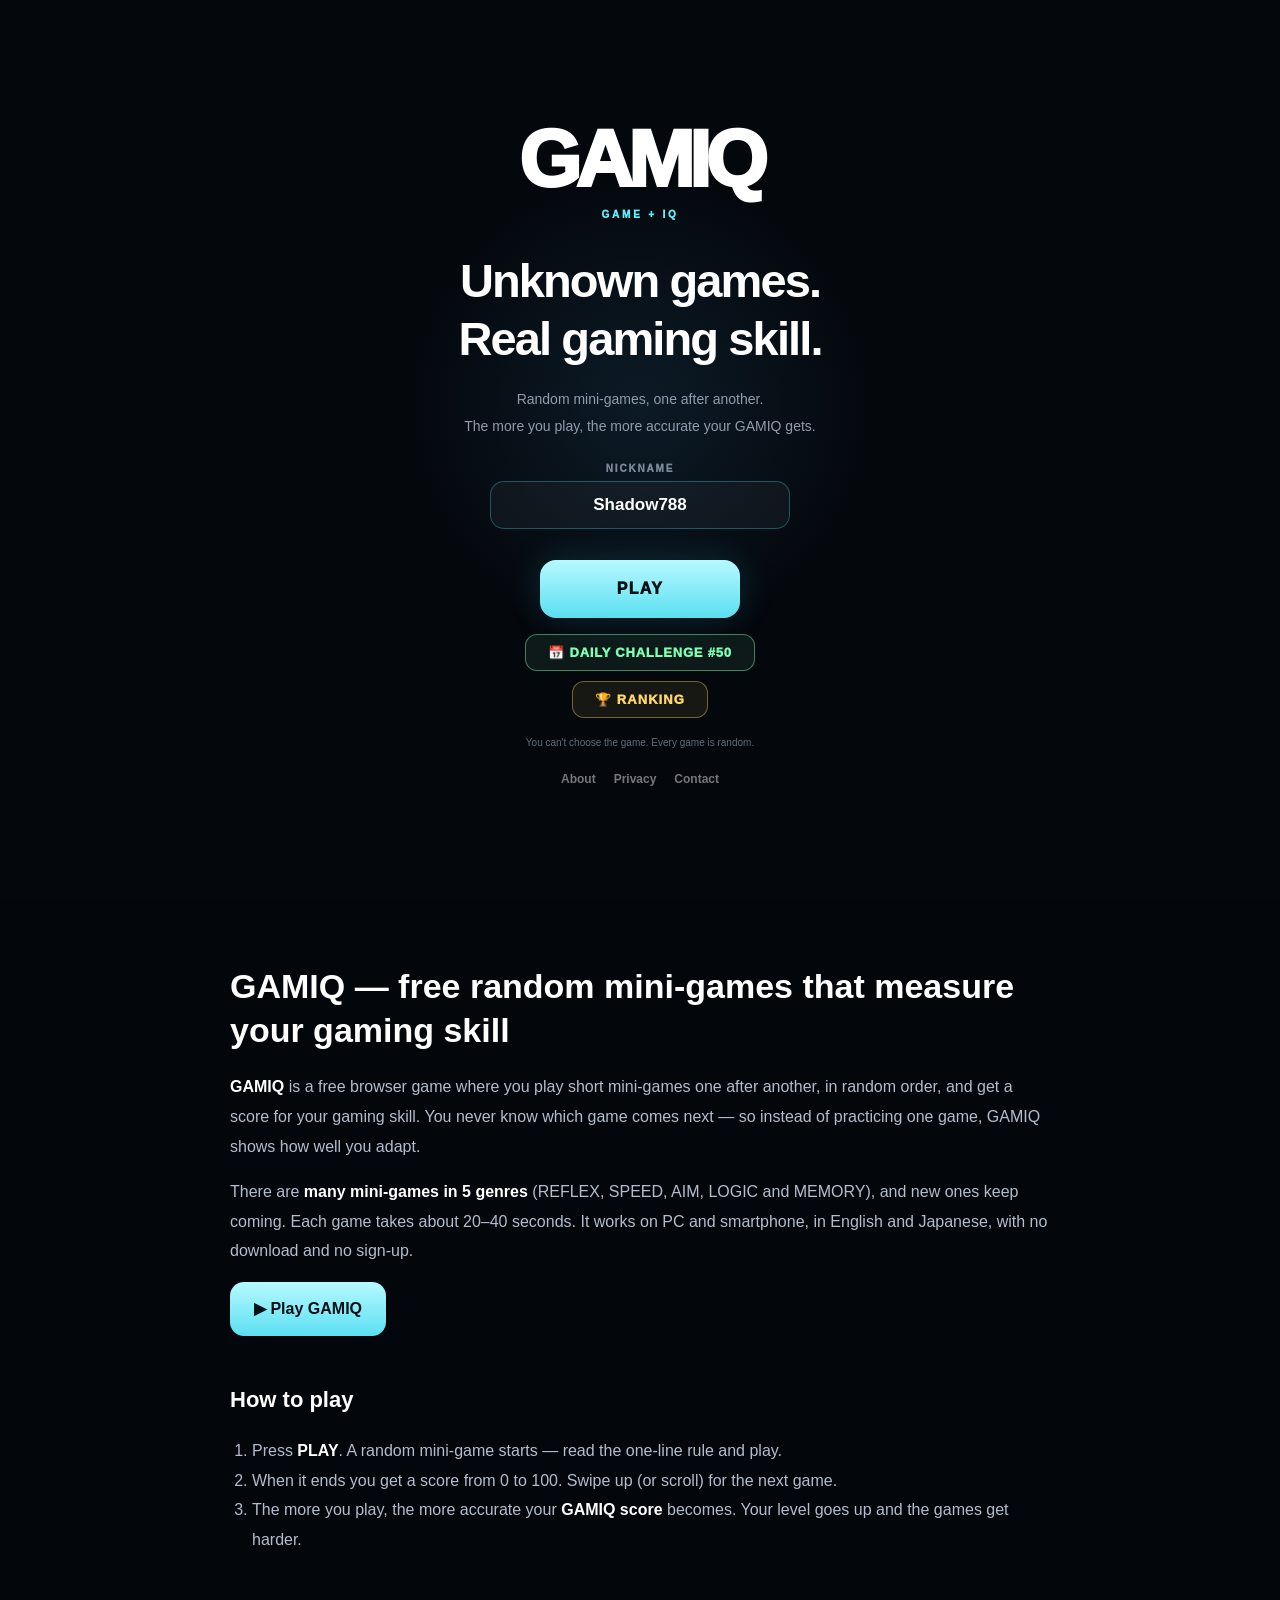
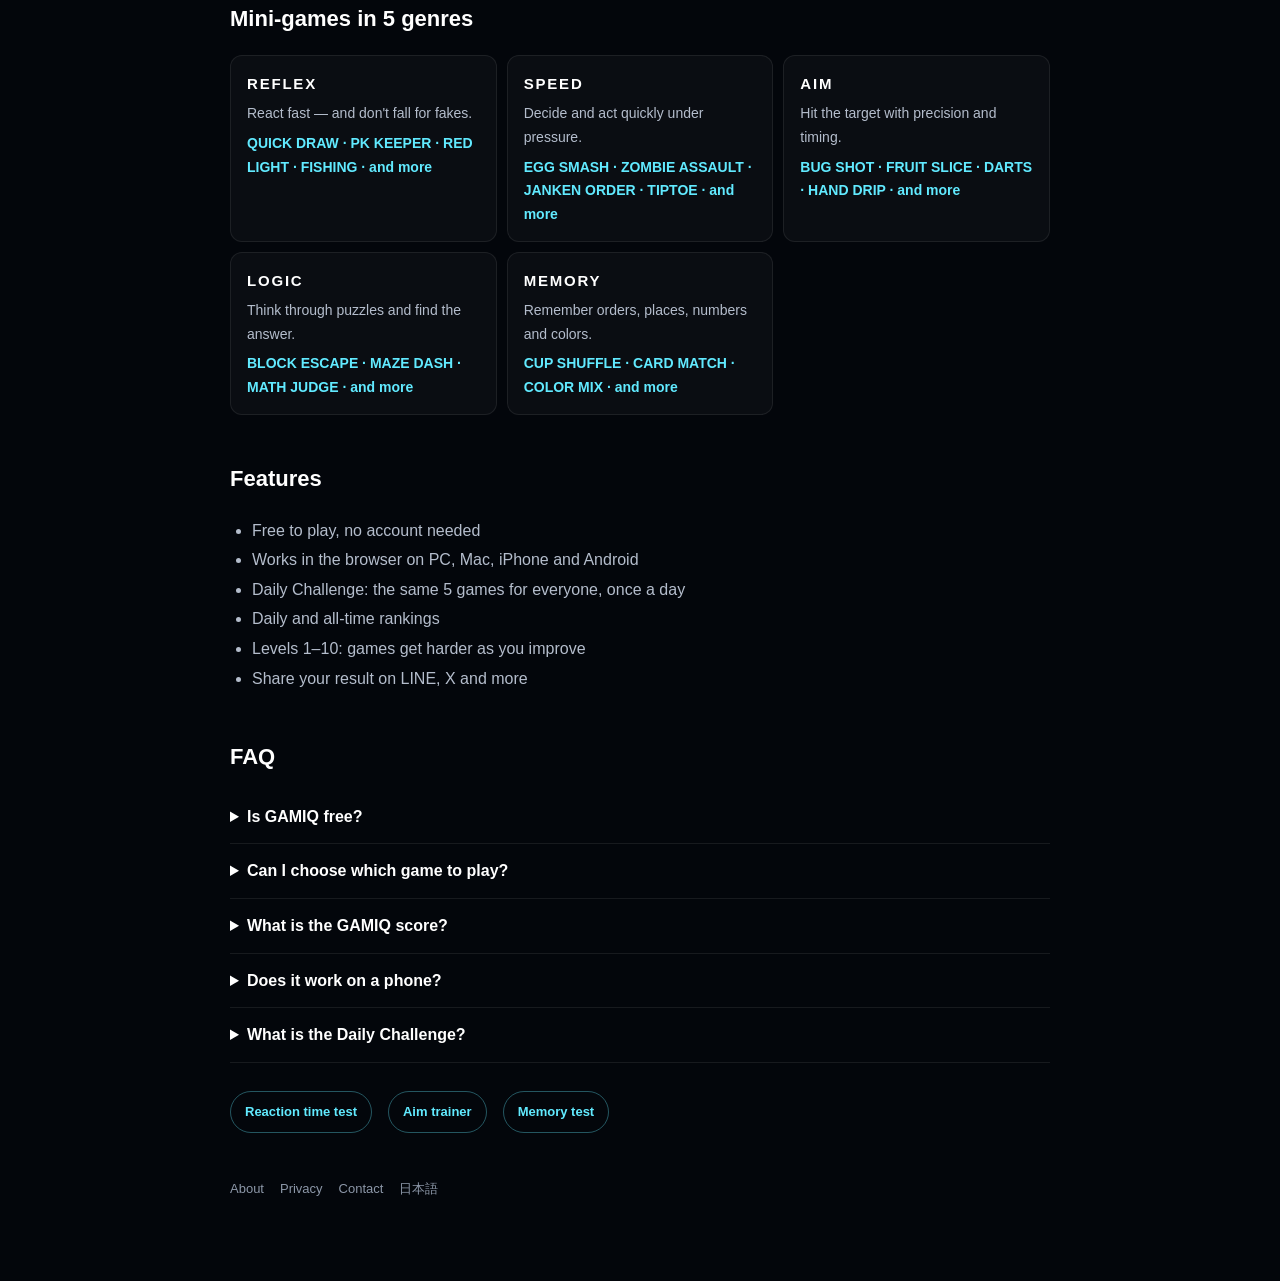
==== commit 40c6fa54: "Update index.html" ====
--- a/index.html
+++ b/index.html
@@ -27,6 +27,13 @@
   <link rel="icon" href="/favicon.svg" type="image/svg+xml">
   <link rel="icon" href="/favicon-32.png" sizes="32x32" type="image/png">
   <link rel="apple-touch-icon" href="/apple-touch-icon.png">
+
+  <!-- Add to Home Screen (app mode) -->
+  <link rel="manifest" href="/manifest.webmanifest">
+  <meta name="mobile-web-app-capable" content="yes">
+  <meta name="apple-mobile-web-app-capable" content="yes">
+  <meta name="apple-mobile-web-app-title" content="GAMIQ">
+  <meta name="apple-mobile-web-app-status-bar-style" content="black">
 
   <!-- Link preview (LINE, X, Facebook, Discord...) -->
   <meta property="og:type" content="website">
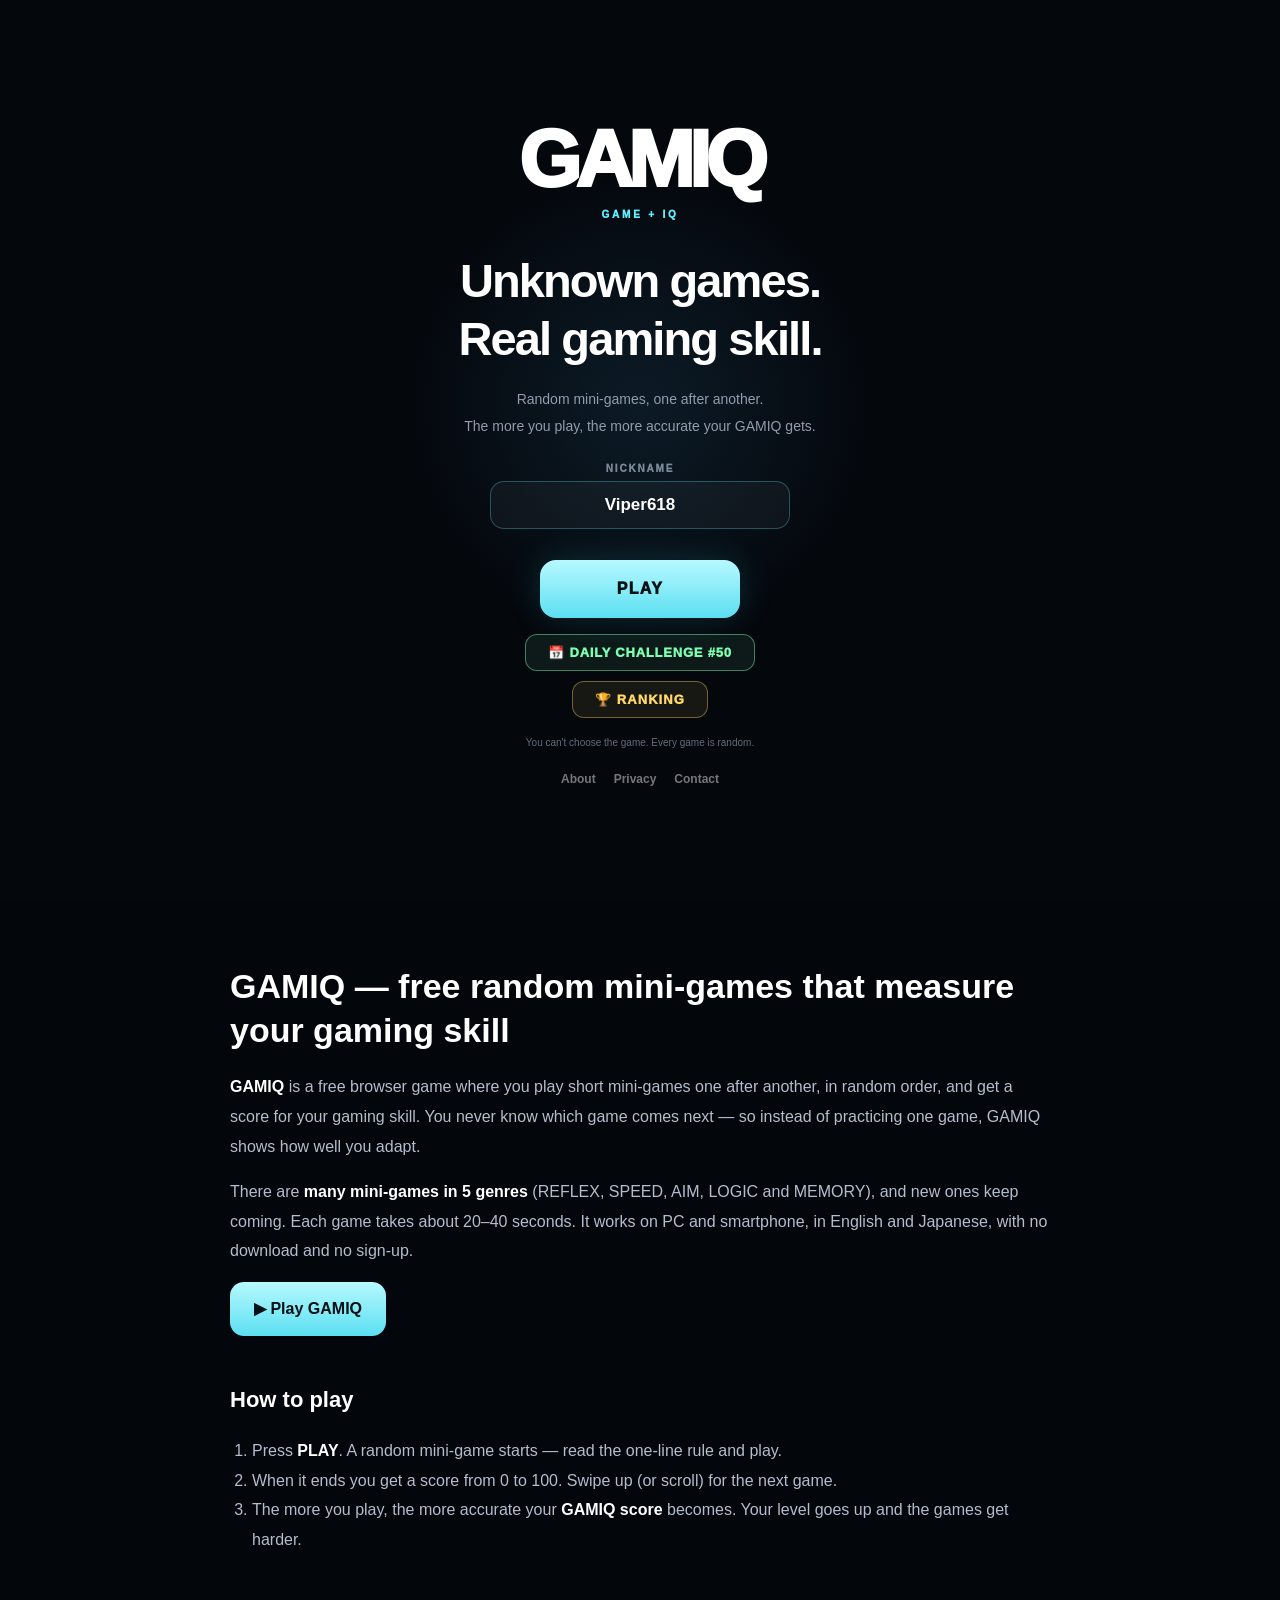
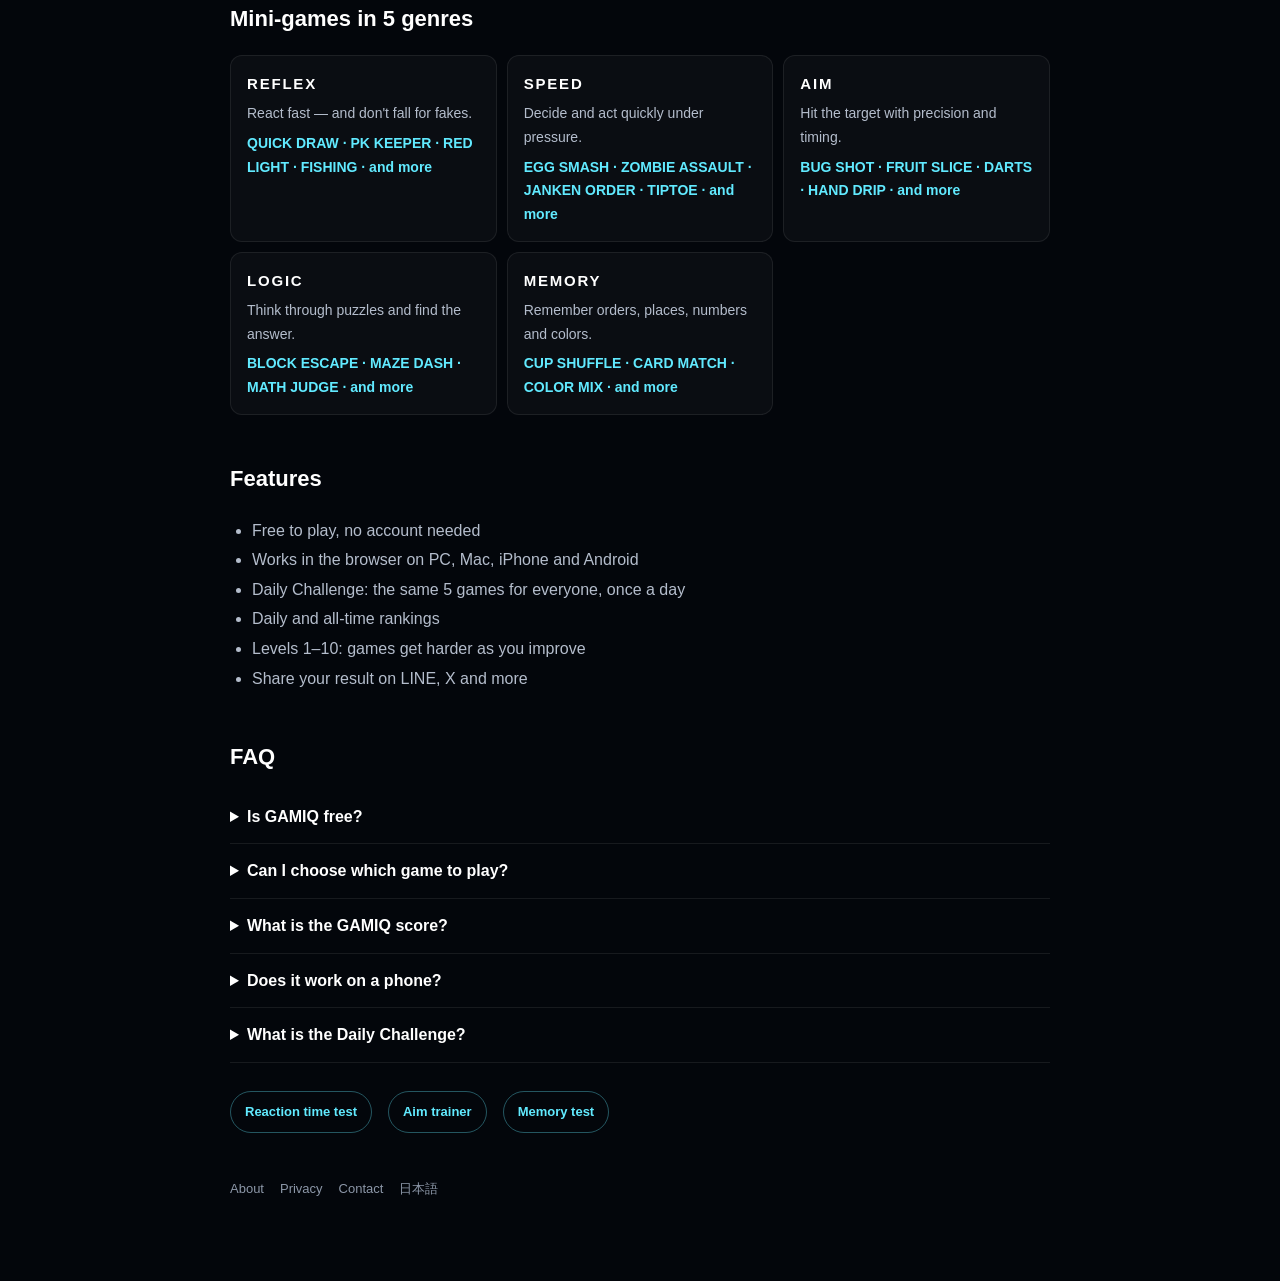
==== commit 11b8c353: "Update index.html" ====
--- a/index.html
+++ b/index.html
@@ -29,7 +29,7 @@
   <link rel="apple-touch-icon" href="/apple-touch-icon.png">
 
   <!-- Add to Home Screen (app mode) -->
-  <link rel="manifest" href="/manifest.webmanifest">
+  <link rel="manifest" href="/manifest.json">
   <meta name="mobile-web-app-capable" content="yes">
   <meta name="apple-mobile-web-app-capable" content="yes">
   <meta name="apple-mobile-web-app-title" content="GAMIQ">
--- a/js/styles.css
+++ b/js/styles.css
@@ -18462,3 +18462,53 @@
   100%{ transform:translate(-50%,-50%) scale(1) rotate(0); }
 }
 .tp-state.hide{ display:none; }
+
+
+
+/* ==========================================
+   STEP 88: ADD TO HOME SCREEN
+   ========================================== */
+.gq-install{
+  position:fixed; left:50%; bottom:calc(14px + env(safe-area-inset-bottom));
+  z-index:9000; width:min(420px, calc(100% - 24px));
+  display:flex; align-items:center; gap:10px;
+  padding:10px 10px 10px 12px; border-radius:18px;
+  background:#101a26; color:#fff;
+  box-shadow:0 0 0 1px rgba(95,239,255,.35), 0 14px 40px rgba(0,0,0,.55);
+  transform:translate(-50%, 140%); transition:transform .3s ease;
+  font-family:inherit;
+}
+.gq-install.show{ transform:translate(-50%, 0); }
+.gq-install img{ width:44px; height:44px; border-radius:11px; flex:none; }
+.gq-install-text{ flex:1; min-width:0; display:flex; flex-direction:column; gap:2px; }
+.gq-install-text b{ font-size:14px; font-weight:900; line-height:1.25; }
+.gq-install-text span{ font-size:12px; color:#9fb0c4; line-height:1.3; }
+.gq-install-add{
+  flex:none; border:0; border-radius:999px; padding:10px 16px;
+  background:#5fefff; color:#04121a; font:inherit; font-size:14px; font-weight:900; cursor:pointer;
+}
+.gq-install-close{
+  flex:none; width:30px; height:30px; border:0; border-radius:50%;
+  background:rgba(255,255,255,.1); color:#cfd8e3; font-size:18px; line-height:1; cursor:pointer;
+}
+.gq-install.howto{ display:block; padding:14px 16px; }
+.gq-install-how b{ display:block; font-size:15px; font-weight:900; margin-bottom:6px; }
+.gq-install-how ol{ margin:0 0 12px; padding-left:20px; font-size:13px; line-height:1.7; color:#dbe5ef; }
+.gq-install-how ol b{ display:inline; font-size:inherit; color:#5fefff; margin:0; }
+.gq-install-how .gq-install-add{ width:100%; }
+.gq-install-arrow{
+  position:absolute; left:50%; bottom:-12px; margin-left:-10px;
+  width:0; height:0; border:10px solid transparent; border-top-color:#101a26; border-bottom:0;
+}
+
+
+
+/* STEP 88b: install card at the top (iPhone Chrome) */
+.gq-install.top{
+  top:calc(14px + env(safe-area-inset-top)); bottom:auto;
+  transform:translate(-50%, 0);
+}
+.gq-install-arrow.up{
+  top:-12px; bottom:auto; right:22px; left:auto; margin-left:0;
+  border-top:0; border-bottom:10px solid #101a26;
+}
